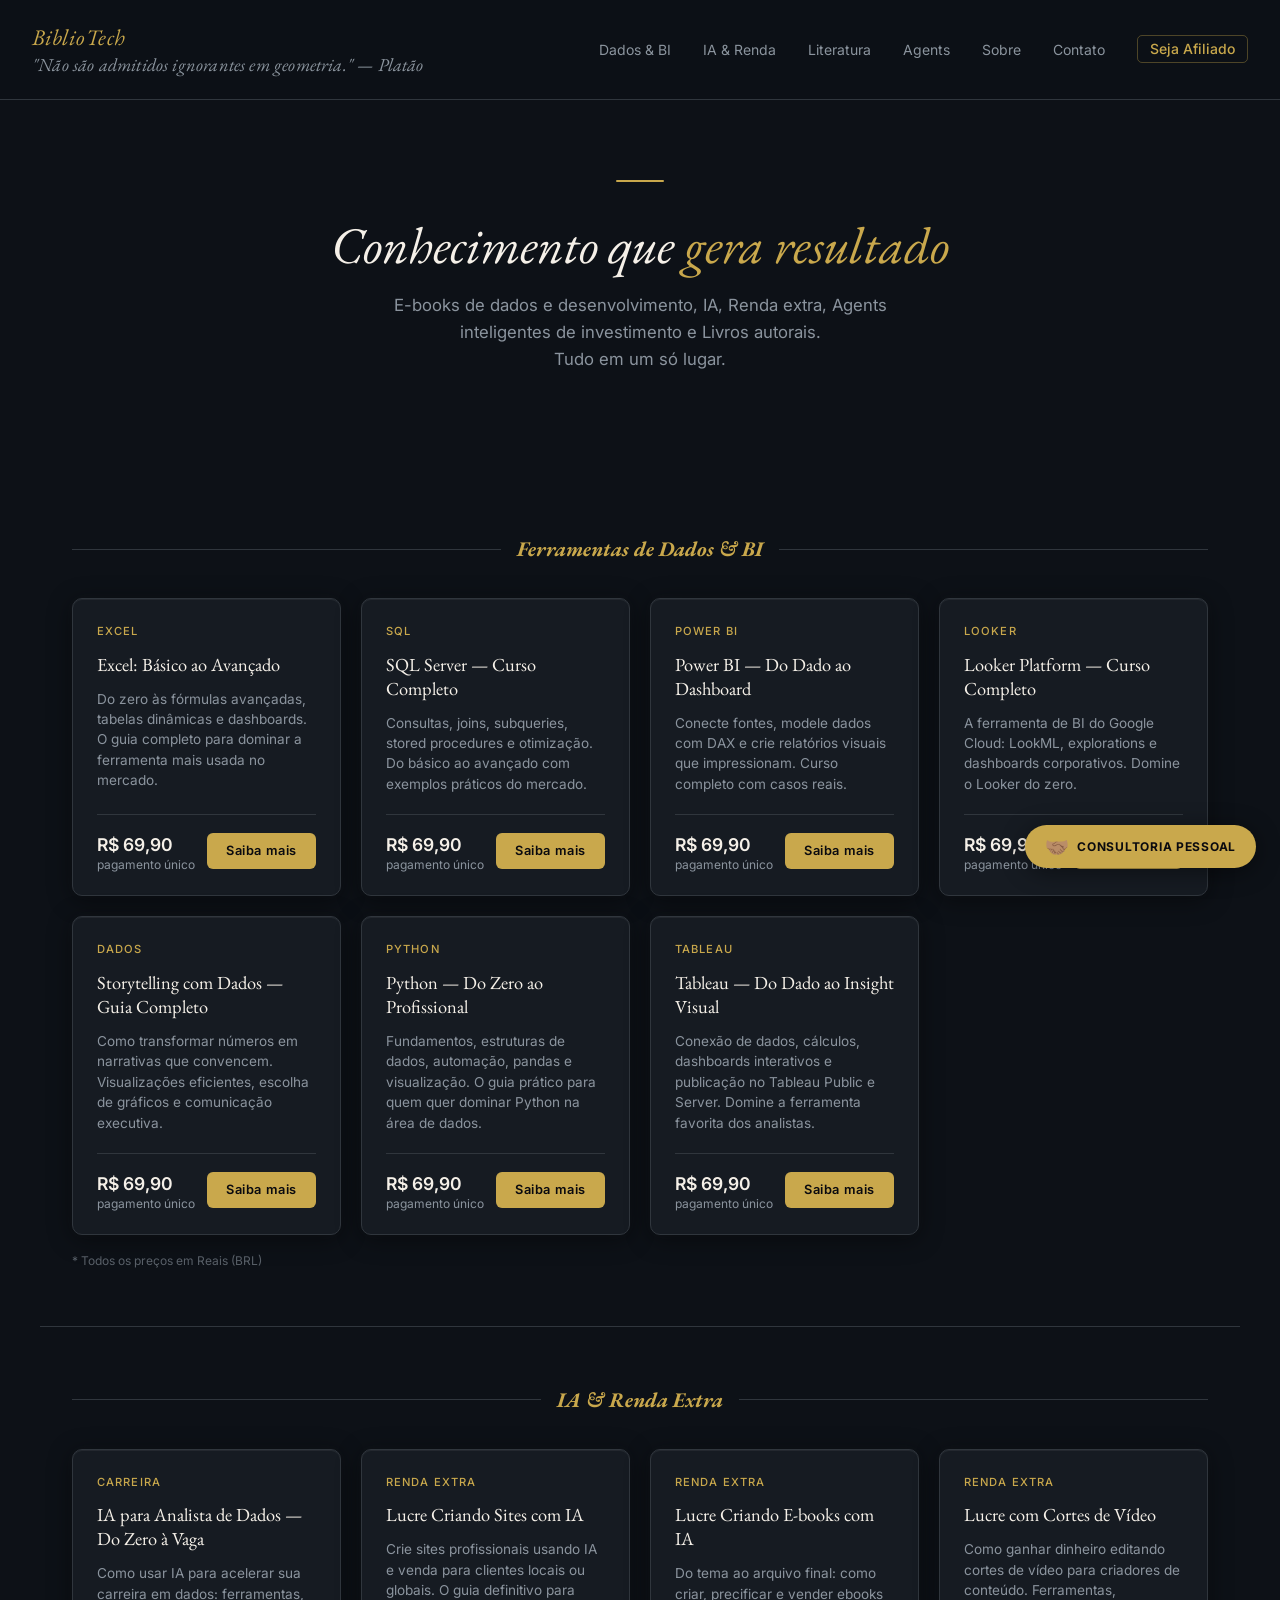
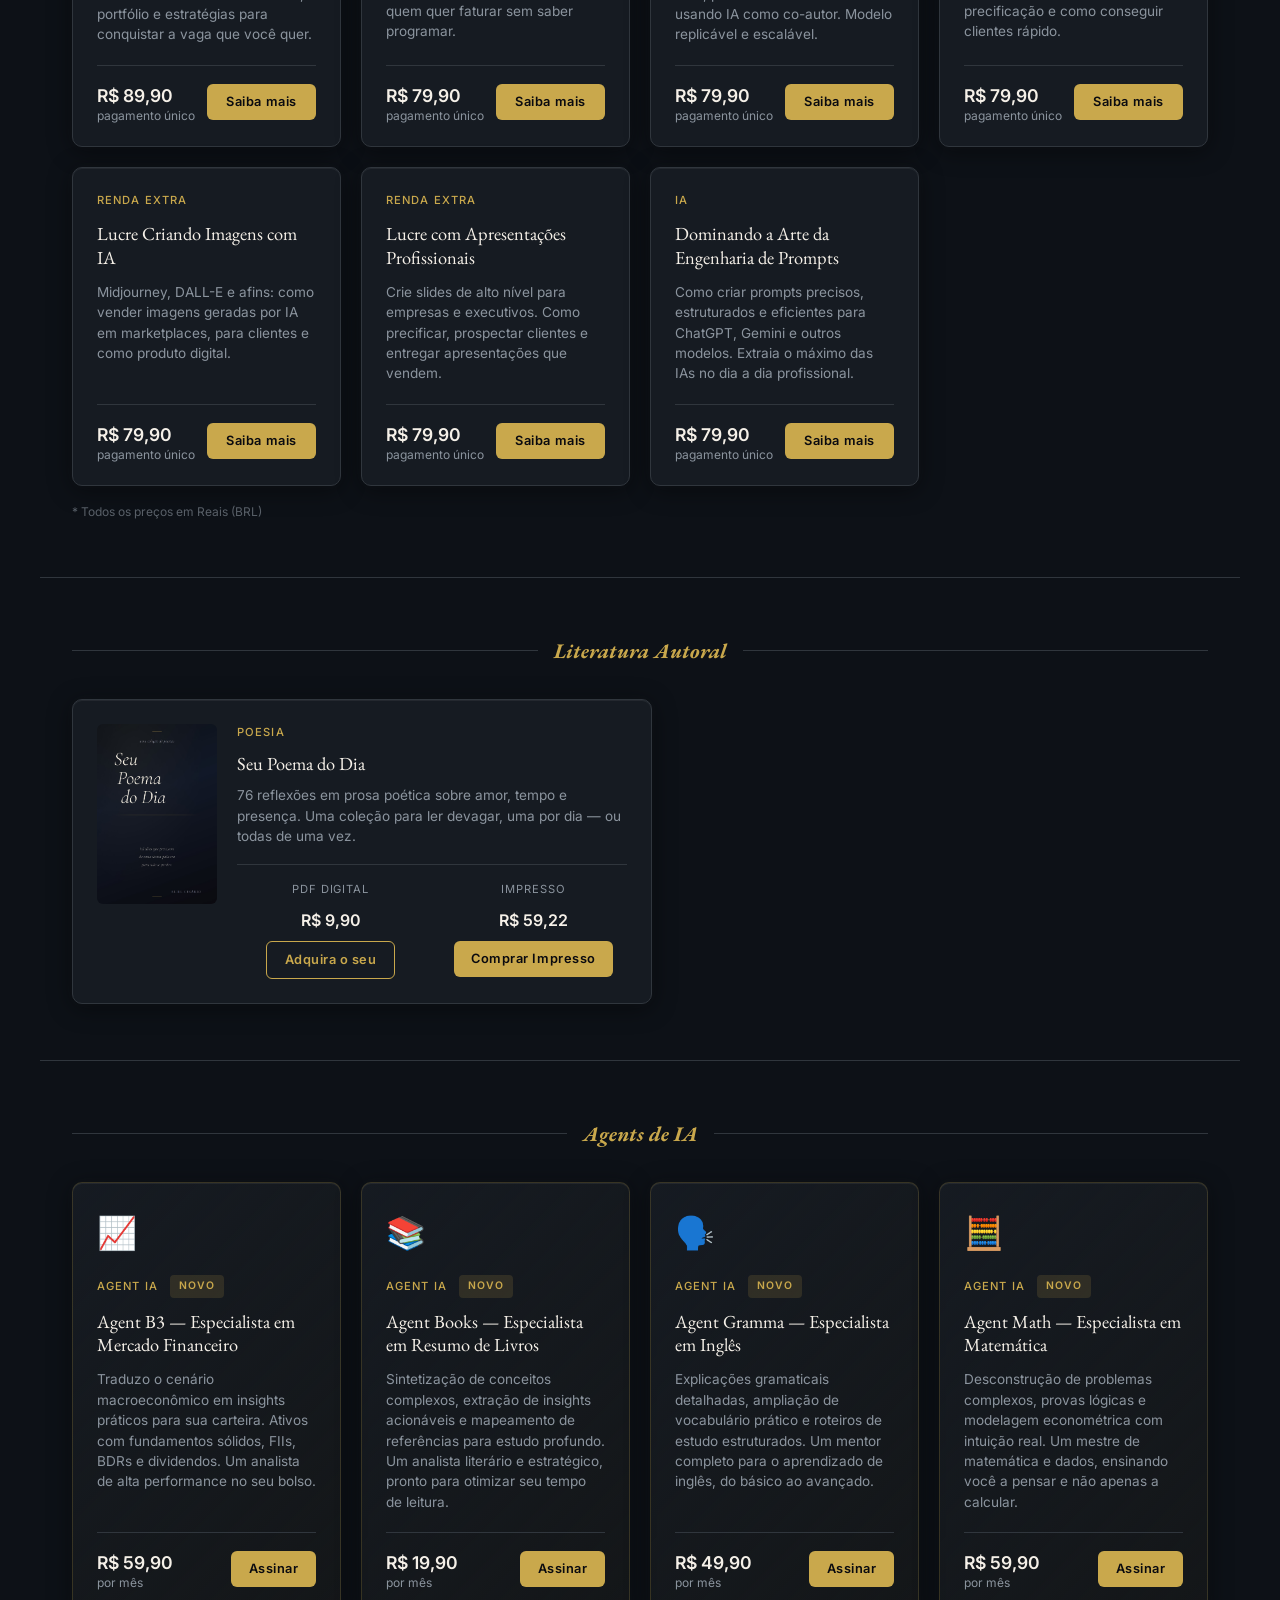
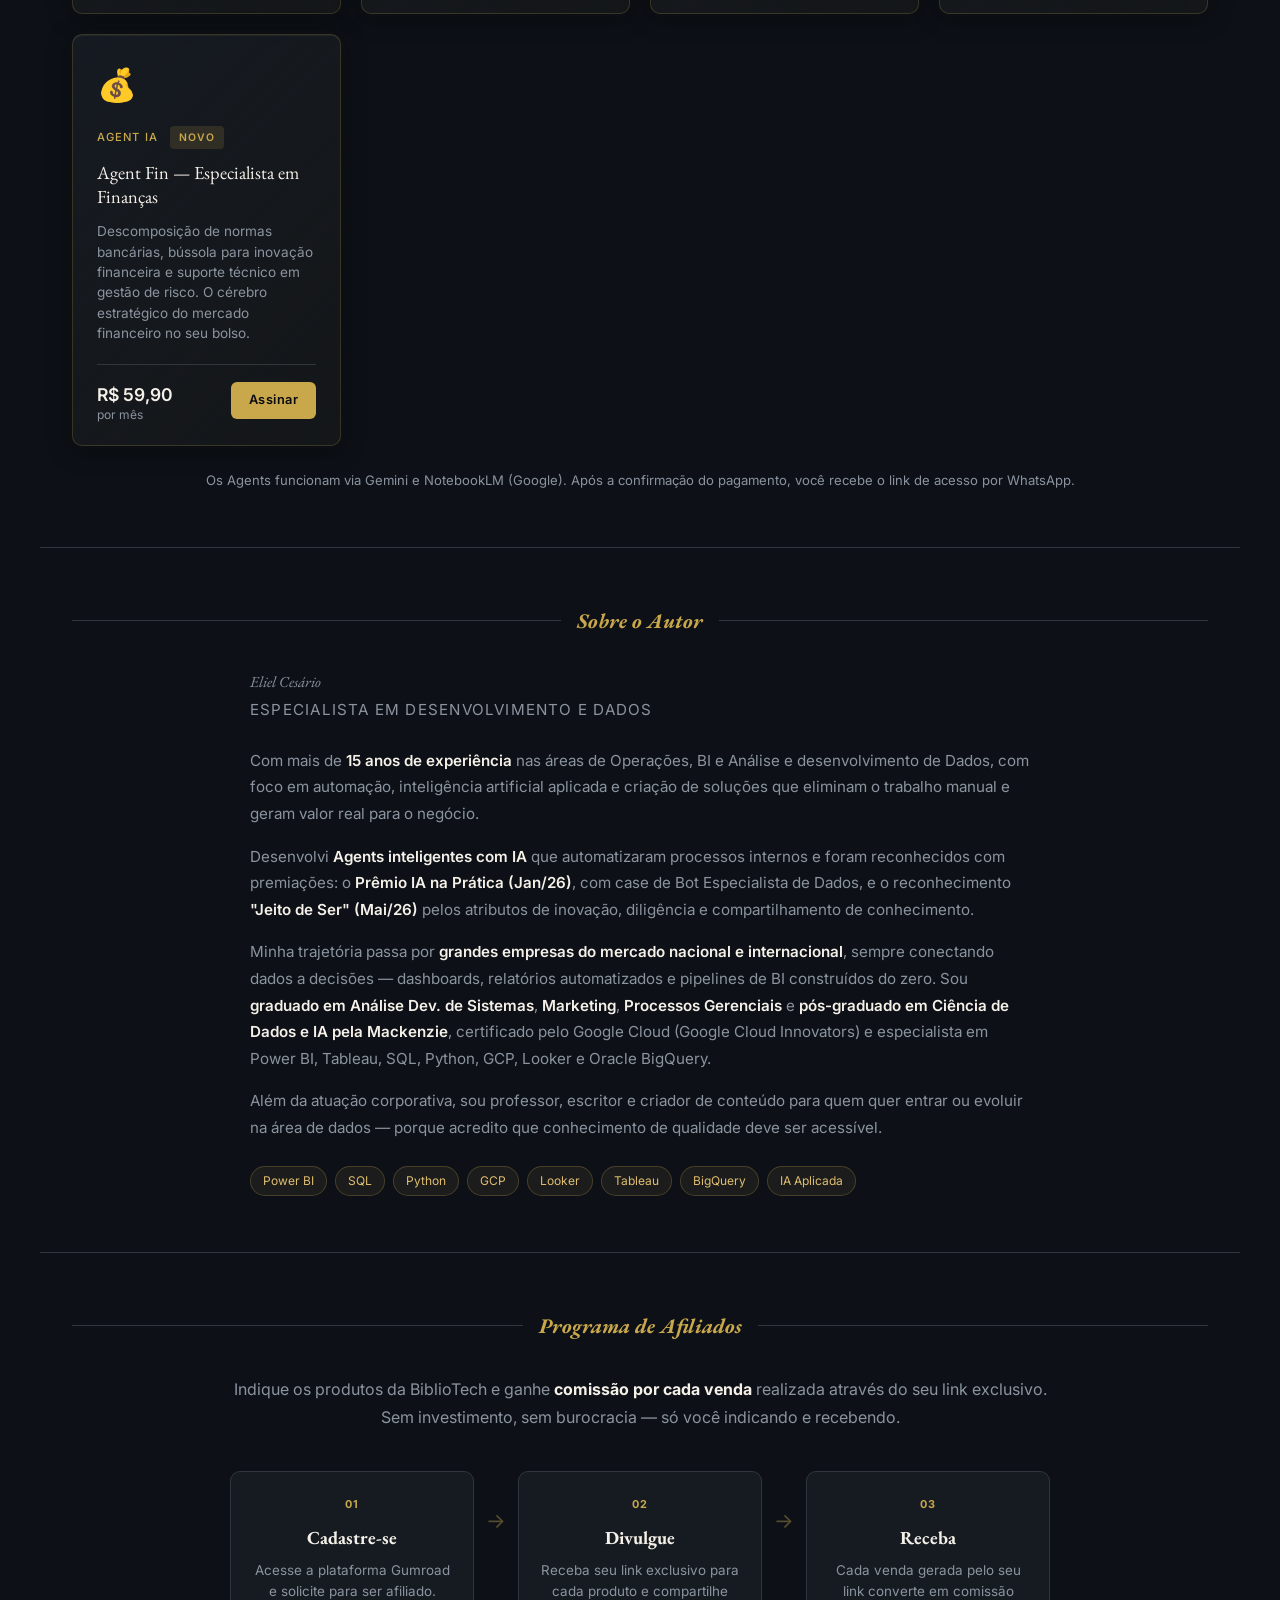
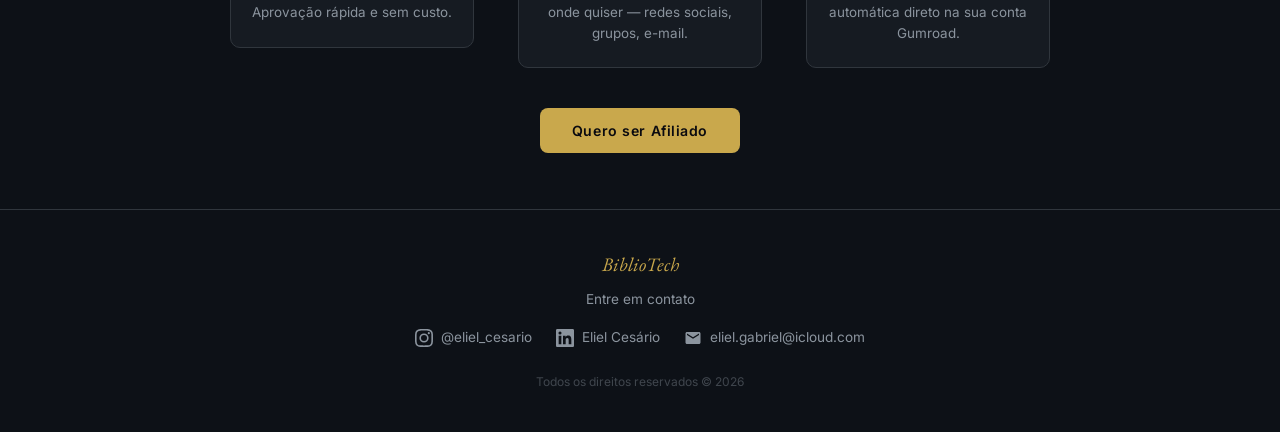
==== index.html @ d15e898d "Add files via upload" ====
<!DOCTYPE html>
<html lang="pt-BR">
<head>
  <meta charset="UTF-8">
  <meta name="viewport" content="width=device-width, initial-scale=1.0">
  <title>BiblioTech — Eliel Cesário</title>
  <meta name="description" content="Ebooks de dados, IA e renda extra. Acesso a bots inteligentes de investimento. Conteúdo direto ao ponto, feito para quem quer resultados.">

  <!-- Favicon -->
  <link rel="icon" type="image/png" href="assets/plato.png">
  <link rel="apple-touch-icon" href="assets/plato.png">

  <!-- Open Graph (WhatsApp, LinkedIn, etc.) -->
  <meta property="og:type" content="website">
  <meta property="og:title" content="BiblioTech — Eliel Cesário">
  <meta property="og:description" content="Ebooks de dados, IA e renda extra. Acesso a bots inteligentes de investimento. Conteúdo direto ao ponto, feito para quem quer resultados.">
  <meta property="og:image" content="https://elielcesario.github.io/biblioteca-digital/assets/plato.png">
  <meta property="og:url" content="https://elielcesario.github.io/biblioteca-digital/">
  <meta property="og:locale" content="pt_BR">

  <!-- Twitter Card -->
  <meta name="twitter:card" content="summary_large_image">
  <meta name="twitter:title" content="BiblioTech — Eliel Cesário">
  <meta name="twitter:description" content="Ebooks de dados, IA e renda extra. Acesso a bots inteligentes de investimento.">
  <meta name="twitter:image" content="https://elielcesario.github.io/biblioteca-digital/assets/plato.png">

  <link rel="preconnect" href="https://fonts.googleapis.com">
  <link rel="preconnect" href="https://fonts.gstatic.com" crossorigin>
  <link href="https://fonts.googleapis.com/css2?family=EB+Garamond:ital,wght@0,400;0,500;1,400;1,500&family=Inter:wght@400;500;600&display=swap" rel="stylesheet">
  <link rel="stylesheet" href="style.css?v=25">
</head>
<body>

<!-- ── HEADER ── -->
<header>
  <div class="logo-bloco">
    <span class="logo">BiblioTech</span>
    <span class="logo-slogan">"Não são admitidos ignorantes em geometria." — Platão</span>
  </div>
  <nav>
    <a href="#dados">Dados & BI</a>
    <a href="#ia">IA & Renda</a>
    <a href="#literatura">Literatura</a>
    <a href="#bots">Agents</a>
    <a href="#sobre">Sobre</a>
    <a href="#contato">Contato</a>
    <a href="#afiliados" class="nav-afiliado">Seja Afiliado</a>
  </nav>
</header>

<!-- ── HERO ── -->
<section class="hero">
  <span class="hero-linha"></span>
  <h1>Conhecimento que <span>gera resultado</span></h1>
  <p>E-books de dados e desenvolvimento, IA, Renda extra, Agents inteligentes de investimento e Livros autorais.<br>Tudo em um só lugar.</p>

</section>

<!-- ── SEÇÃO: DADOS & BI ── -->
<section class="secao" id="dados">
  <div class="secao-header">
    <div class="secao-linha"></div>
    <h2 class="secao-titulo">Ferramentas de Dados & BI</h2>
    <div class="secao-linha"></div>
  </div>

  <div class="grid">

    <!-- Excel -->
    <article class="card">
      <span class="card-tag">Excel</span>
      <h3>Excel: Básico ao Avançado</h3>
      <p>Do zero às fórmulas avançadas, tabelas dinâmicas e dashboards. O guia completo para dominar a ferramenta mais usada no mercado.</p>
      <div class="card-footer">
        <div class="preco">
          R$ 69,90<small>pagamento único</small>
        </div>
        <a class="btn" href="#" data-whatsapp target="_blank" rel="noopener">Saiba mais</a>
      </div>
    </article>

    <!-- SQL -->
    <article class="card">
      <span class="card-tag">SQL</span>
      <h3>SQL Server — Curso Completo</h3>
      <p>Consultas, joins, subqueries, stored procedures e otimização. Do básico ao avançado com exemplos práticos do mercado.</p>
      <div class="card-footer">
        <div class="preco">
          R$ 69,90<small>pagamento único</small>
        </div>
        <a class="btn" href="#" data-whatsapp target="_blank" rel="noopener">Saiba mais</a>
      </div>
    </article>

    <!-- Power BI -->
    <article class="card">
      <span class="card-tag">Power BI</span>
      <h3>Power BI — Do Dado ao Dashboard</h3>
      <p>Conecte fontes, modele dados com DAX e crie relatórios visuais que impressionam. Curso completo com casos reais.</p>
      <div class="card-footer">
        <div class="preco">
          R$ 69,90<small>pagamento único</small>
        </div>
        <a class="btn" href="#" data-whatsapp target="_blank" rel="noopener">Saiba mais</a>
      </div>
    </article>

    <!-- Looker -->
    <article class="card">
      <span class="card-tag">Looker</span>
      <h3>Looker Platform — Curso Completo</h3>
      <p>A ferramenta de BI do Google Cloud: LookML, explorations e dashboards corporativos. Domine o Looker do zero.</p>
      <div class="card-footer">
        <div class="preco">
          R$ 69,90<small>pagamento único</small>
        </div>
        <a class="btn" href="#" data-whatsapp target="_blank" rel="noopener">Saiba mais</a>
      </div>
    </article>

    <!-- Storytelling -->
    <article class="card">
      <span class="card-tag">Dados</span>
      <h3>Storytelling com Dados — Guia Completo</h3>
      <p>Como transformar números em narrativas que convencem. Visualizações eficientes, escolha de gráficos e comunicação executiva.</p>
      <div class="card-footer">
        <div class="preco">
          R$ 69,90<small>pagamento único</small>
        </div>
        <a class="btn" href="#" data-whatsapp target="_blank" rel="noopener">Saiba mais</a>
      </div>
    </article>

    <!-- Python -->
    <article class="card">
      <span class="card-tag">Python</span>
      <h3>Python — Do Zero ao Profissional</h3>
      <p>Fundamentos, estruturas de dados, automação, pandas e visualização. O guia prático para quem quer dominar Python na área de dados.</p>
      <div class="card-footer">
        <div class="preco">
          R$ 69,90<small>pagamento único</small>
        </div>
        <a class="btn" href="#" data-whatsapp target="_blank" rel="noopener">Saiba mais</a>
      </div>
    </article>

    <!-- Tableau -->
    <article class="card">
      <span class="card-tag">Tableau</span>
      <h3>Tableau — Do Dado ao Insight Visual</h3>
      <p>Conexão de dados, cálculos, dashboards interativos e publicação no Tableau Public e Server. Domine a ferramenta favorita dos analistas.</p>
      <div class="card-footer">
        <div class="preco">
          R$ 69,90<small>pagamento único</small>
        </div>
        <a class="btn" href="#" data-whatsapp target="_blank" rel="noopener">Saiba mais</a>
      </div>
    </article>

  </div>
  <p class="nota-brl">* Todos os preços em Reais (BRL)</p>
</section>

<div class="divider"></div>

<!-- ── SEÇÃO: IA & RENDA ── -->
<section class="secao" id="ia">
  <div class="secao-header">
    <div class="secao-linha"></div>
    <h2 class="secao-titulo">IA & Renda Extra</h2>
    <div class="secao-linha"></div>
  </div>

  <div class="grid">

    <!-- IA para Analista -->
    <article class="card">
      <span class="card-tag">Carreira</span>
      <h3>IA para Analista de Dados — Do Zero à Vaga</h3>
      <p>Como usar IA para acelerar sua carreira em dados: ferramentas, portfólio e estratégias para conquistar a vaga que você quer.</p>
      <div class="card-footer">
        <div class="preco">
          R$ 89,90<small>pagamento único</small>
        </div>
        <a class="btn" href="#" data-whatsapp target="_blank" rel="noopener">Saiba mais</a>
      </div>
    </article>

    <!-- Lucre com Sites -->
    <article class="card">
      <span class="card-tag">Renda Extra</span>
      <h3>Lucre Criando Sites com IA</h3>
      <p>Crie sites profissionais usando IA e venda para clientes locais ou globais. O guia definitivo para quem quer faturar sem saber programar.</p>
      <div class="card-footer">
        <div class="preco">
          R$ 79,90<small>pagamento único</small>
        </div>
        <a class="btn" href="#" data-whatsapp target="_blank" rel="noopener">Saiba mais</a>
      </div>
    </article>

    <!-- Lucre com Ebooks -->
    <article class="card">
      <span class="card-tag">Renda Extra</span>
      <h3>Lucre Criando E-books com IA</h3>
      <p>Do tema ao arquivo final: como criar, precificar e vender ebooks usando IA como co-autor. Modelo replicável e escalável.</p>
      <div class="card-footer">
        <div class="preco">
          R$ 79,90<small>pagamento único</small>
        </div>
        <a class="btn" href="#" data-whatsapp target="_blank" rel="noopener">Saiba mais</a>
      </div>
    </article>

    <!-- Lucre com Vídeos -->
    <article class="card">
      <span class="card-tag">Renda Extra</span>
      <h3>Lucre com Cortes de Vídeo</h3>
      <p>Como ganhar dinheiro editando cortes de vídeo para criadores de conteúdo. Ferramentas, precificação e como conseguir clientes rápido.</p>
      <div class="card-footer">
        <div class="preco">
          R$ 79,90<small>pagamento único</small>
        </div>
        <a class="btn" href="#" data-whatsapp target="_blank" rel="noopener">Saiba mais</a>
      </div>
    </article>

    <!-- Lucre com Imagens -->
    <article class="card">
      <span class="card-tag">Renda Extra</span>
      <h3>Lucre Criando Imagens com IA</h3>
      <p>Midjourney, DALL-E e afins: como vender imagens geradas por IA em marketplaces, para clientes e como produto digital.</p>
      <div class="card-footer">
        <div class="preco">
          R$ 79,90<small>pagamento único</small>
        </div>
        <a class="btn" href="#" data-whatsapp target="_blank" rel="noopener">Saiba mais</a>
      </div>
    </article>

    <!-- Lucre com Apresentações -->
    <article class="card">
      <span class="card-tag">Renda Extra</span>
      <h3>Lucre com Apresentações Profissionais</h3>
      <p>Crie slides de alto nível para empresas e executivos. Como precificar, prospectar clientes e entregar apresentações que vendem.</p>
      <div class="card-footer">
        <div class="preco">
          R$ 79,90<small>pagamento único</small>
        </div>
        <a class="btn" href="#" data-whatsapp target="_blank" rel="noopener">Saiba mais</a>
      </div>
    </article>

    <!-- Dominando Prompts -->
    <article class="card">
      <span class="card-tag">IA</span>
      <h3>Dominando a Arte da Engenharia de Prompts</h3>
      <p>Como criar prompts precisos, estruturados e eficientes para ChatGPT, Gemini e outros modelos. Extraia o máximo das IAs no dia a dia profissional.</p>
      <div class="card-footer">
        <div class="preco">
          R$ 79,90<small>pagamento único</small>
        </div>
        <a class="btn" href="#" data-whatsapp target="_blank" rel="noopener">Saiba mais</a>
      </div>
    </article>

  </div>
  <p class="nota-brl">* Todos os preços em Reais (BRL)</p>
</section>

<div class="divider"></div>

<!-- ── SEÇÃO: LITERATURA ── -->
<section class="secao" id="literatura">
  <div class="secao-header">
    <div class="secao-linha"></div>
    <h2 class="secao-titulo">Literatura Autoral</h2>
    <div class="secao-linha"></div>
  </div>

  <div class="grid">
    <article class="card card-poema">
      <img class="card-capa" src="assets/capa_poema_do_dia.jpg" alt="Capa do livro Seu Poema do Dia">
      <div class="card-corpo">
        <span class="card-tag">Poesia</span>
        <h3>Seu Poema do Dia</h3>
        <p>76 reflexões em prosa poética sobre amor, tempo e presença. Uma coleção para ler devagar, uma por dia — ou todas de uma vez.</p>
        <div class="card-opcoes">
          <div class="opcao-item">
            <div class="opcao-label">PDF Digital</div>
            <div class="preco opcao-preco">R$ 9,90</div>
            <a class="btn btn-outline" href="#" data-whatsapp="Seu Poema do Dia - PDF" target="_blank" rel="noopener">Adquira o seu</a>
          </div>
          <div class="opcao-item">
            <div class="opcao-label">Impresso</div>
            <div class="preco opcao-preco">R$ 59,22</div>
            <a class="btn" href="https://clubedeautores.com.br/livro/seu-poema-do-dia" target="_blank" rel="noopener">Comprar Impresso</a>
          </div>
        </div>
      </div>
    </article>
  </div>
</section>

<div class="divider"></div>

<!-- ── SEÇÃO: AGENTS ── -->
<section class="secao" id="bots">
  <div class="secao-header">
    <div class="secao-linha"></div>
    <h2 class="secao-titulo">Agents de IA</h2>
    <div class="secao-linha"></div>
  </div>

  <div class="grid">

    <!-- Agent B3 -->
    <article class="card card-bot">
      <div class="bot-icone">📈</div>
      <span class="card-tag">Agent IA <span class="badge-novo">Novo</span></span>
      <h3>Agent B3 — Especialista em Mercado Financeiro</h3>
      <p>Traduzo o cenário macroeconômico em insights práticos para sua carteira. Ativos com fundamentos sólidos, FIIs, BDRs e dividendos. Um analista de alta performance no seu bolso.</p>
      <div class="card-footer">
        <div class="preco">
          R$ 59,90<small>por mês</small>
        </div>
        <a class="btn" href="https://www.mercadopago.com.br/subscriptions/checkout?preapproval_plan_id=faa207a1d5c542ee86a18de6c49357cd" target="_blank" rel="noopener">Assinar</a>
      </div>
    </article>

    <!-- Agent Books -->
    <article class="card card-bot">
      <div class="bot-icone">📚</div>
      <span class="card-tag">Agent IA <span class="badge-novo">Novo</span></span>
      <h3>Agent Books — Especialista em Resumo de Livros</h3>
      <p>Sintetização de conceitos complexos, extração de insights acionáveis e mapeamento de referências para estudo profundo. Um analista literário e estratégico, pronto para otimizar seu tempo de leitura.</p>
      <div class="card-footer">
        <div class="preco">
          R$ 19,90<small>por mês</small>
        </div>
        <a class="btn" href="https://www.mercadopago.com.br/subscriptions/checkout?preapproval_plan_id=e147ac4961c34712a3c7401cd1836ab8" target="_blank" rel="noopener">Assinar</a>
      </div>
    </article>

    <!-- Agent Gramma -->
    <article class="card card-bot">
      <div class="bot-icone">🗣️</div>
      <span class="card-tag">Agent IA <span class="badge-novo">Novo</span></span>
      <h3>Agent Gramma — Especialista em Inglês</h3>
      <p>Explicações gramaticais detalhadas, ampliação de vocabulário prático e roteiros de estudo estruturados. Um mentor completo para o aprendizado de inglês, do básico ao avançado.</p>
      <div class="card-footer">
        <div class="preco">
          R$ 49,90<small>por mês</small>
        </div>
        <a class="btn" href="https://mpago.la/2LsVTCc" target="_blank" rel="noopener">Assinar</a>
      </div>
    </article>

    <!-- Agent Math -->
    <article class="card card-bot">
      <div class="bot-icone">🧮</div>
      <span class="card-tag">Agent IA <span class="badge-novo">Novo</span></span>
      <h3>Agent Math — Especialista em Matemática</h3>
      <p>Desconstrução de problemas complexos, provas lógicas e modelagem econométrica com intuição real. Um mestre de matemática e dados, ensinando você a pensar e não apenas a calcular.</p>
      <div class="card-footer">
        <div class="preco">
          R$ 59,90<small>por mês</small>
        </div>
        <a class="btn" href="https://mpago.la/1Qqqz7k" target="_blank" rel="noopener">Assinar</a>
      </div>
    </article>

    <!-- Agent Fin -->
    <article class="card card-bot">
      <div class="bot-icone">💰</div>
      <span class="card-tag">Agent IA <span class="badge-novo">Novo</span></span>
      <h3>Agent Fin — Especialista em Finanças</h3>
      <p>Descomposição de normas bancárias, bússola para inovação financeira e suporte técnico em gestão de risco. O cérebro estratégico do mercado financeiro no seu bolso.</p>
      <div class="card-footer">
        <div class="preco">
          R$ 59,90<small>por mês</small>
        </div>
        <a class="btn" href="https://mpago.la/1RuhTSs" target="_blank" rel="noopener">Assinar</a>
      </div>
    </article>

  </div>

  <p style="margin-top: 1.5rem; font-size: 0.82rem; color: var(--cinza); text-align: center;">
    Os Agents funcionam via Gemini e NotebookLM (Google). Após a confirmação do pagamento, você recebe o link de acesso por WhatsApp.
  </p>
</section>

<div class="divider"></div>

<!-- ── SEÇÃO: SOBRE ── -->
<section class="secao" id="sobre">
  <div class="secao-header">
    <div class="secao-linha"></div>
    <h2 class="secao-titulo">Sobre o Autor</h2>
    <div class="secao-linha"></div>
  </div>

  <div class="sobre-bloco">
    <div class="sobre-texto">
      <p class="sobre-nome">Eliel Cesário</p>
      <p class="sobre-cargo">Especialista em Desenvolvimento e Dados</p>
      <p>Com mais de <strong>15 anos de experiência</strong> nas áreas de Operações, BI e Análise e desenvolvimento de Dados, com foco em automação, inteligência artificial aplicada e criação de soluções que eliminam o trabalho manual e geram valor real para o negócio.</p>
      <p>Desenvolvi <strong>Agents inteligentes com IA</strong> que automatizaram processos internos e foram reconhecidos com premiações: o <strong>Prêmio IA na Prática (Jan/26)</strong>, com case de Bot Especialista de Dados, e o reconhecimento <strong>"Jeito de Ser" (Mai/26)</strong> pelos atributos de inovação, diligência e compartilhamento de conhecimento.</p>
      <p>Minha trajetória passa por <strong>grandes empresas do mercado nacional e internacional</strong>, sempre conectando dados a decisões — dashboards, relatórios automatizados e pipelines de BI construídos do zero. Sou <strong>graduado em Análise Dev. de Sistemas</strong>, <strong>Marketing</strong>, <strong>Processos Gerenciais</strong> e <strong>pós-graduado em Ciência de Dados e IA pela Mackenzie</strong>, certificado pelo Google Cloud (Google Cloud Innovators) e especialista em Power BI, Tableau, SQL, Python, GCP, Looker e Oracle BigQuery.</p>
      <p>Além da atuação corporativa, sou professor, escritor e criador de conteúdo para quem quer entrar ou evoluir na área de dados — porque acredito que conhecimento de qualidade deve ser acessível.</p>

      <div class="sobre-badges">
        <span>Power BI</span>
        <span>SQL</span>
        <span>Python</span>
        <span>GCP</span>
        <span>Looker</span>
        <span>Tableau</span>
        <span>BigQuery</span>
        <span>IA Aplicada</span>
      </div>
    </div>
  </div>
</section>

<div class="divider"></div>

<!-- ── SEÇÃO: AFILIADOS ── -->
<section class="secao" id="afiliados">
  <div class="secao-header">
    <div class="secao-linha"></div>
    <h2 class="secao-titulo">Programa de Afiliados</h2>
    <div class="secao-linha"></div>
  </div>

  <div class="afiliado-bloco">
    <p class="afiliado-intro">
      Indique os produtos da BiblioTech e ganhe <strong>comissão por cada venda</strong> realizada através do seu link exclusivo. Sem investimento, sem burocracia — só você indicando e recebendo.
    </p>

    <div class="afiliado-passos">

      <div class="afiliado-passo">
        <span class="afiliado-num">01</span>
        <h3>Cadastre-se</h3>
        <p>Acesse a plataforma Gumroad e solicite para ser afiliado. Aprovação rápida e sem custo.</p>
      </div>

      <div class="afiliado-seta">→</div>

      <div class="afiliado-passo">
        <span class="afiliado-num">02</span>
        <h3>Divulgue</h3>
        <p>Receba seu link exclusivo para cada produto e compartilhe onde quiser — redes sociais, grupos, e-mail.</p>
      </div>

      <div class="afiliado-seta">→</div>

      <div class="afiliado-passo">
        <span class="afiliado-num">03</span>
        <h3>Receba</h3>
        <p>Cada venda gerada pelo seu link converte em comissão automática direto na sua conta Gumroad.</p>
      </div>

    </div>

    <div class="afiliado-cta">
      <a class="btn afiliado-btn" href="#" data-whatsapp="Programa de Afiliados" target="_blank" rel="noopener">
        Quero ser Afiliado
      </a>
    </div>
  </div>
</section>

<!-- ── FOOTER ── -->
<footer id="contato">
  <div class="footer-logo">BiblioTech</div>
  <p style="margin-bottom: 1rem; color: var(--cinza); font-size: 0.85rem;">Entre em contato</p>
  <div class="footer-contatos">
    <a href="https://www.instagram.com/elielcesario_/" target="_blank" rel="noopener" class="contato-link">
      <svg width="18" height="18" viewBox="0 0 24 24" fill="currentColor"><path d="M12 2.163c3.204 0 3.584.012 4.85.07 3.252.148 4.771 1.691 4.919 4.919.058 1.265.069 1.645.069 4.849 0 3.205-.012 3.584-.069 4.849-.149 3.225-1.664 4.771-4.919 4.919-1.266.058-1.644.07-4.85.07-3.204 0-3.584-.012-4.849-.07-3.26-.149-4.771-1.699-4.919-4.92-.058-1.265-.07-1.644-.07-4.849 0-3.204.013-3.583.07-4.849.149-3.227 1.664-4.771 4.919-4.919 1.266-.057 1.645-.069 4.849-.069zM12 0C8.741 0 8.333.014 7.053.072 2.695.272.273 2.69.073 7.052.014 8.333 0 8.741 0 12c0 3.259.014 3.668.072 4.948.2 4.358 2.618 6.78 6.98 6.98C8.333 23.986 8.741 24 12 24c3.259 0 3.668-.014 4.948-.072 4.354-.2 6.782-2.618 6.979-6.98.059-1.28.073-1.689.073-4.948 0-3.259-.014-3.667-.072-4.947-.196-4.354-2.617-6.78-6.979-6.98C15.668.014 15.259 0 12 0zm0 5.838a6.162 6.162 0 100 12.324 6.162 6.162 0 000-12.324zM12 16a4 4 0 110-8 4 4 0 010 8zm6.406-11.845a1.44 1.44 0 100 2.881 1.44 1.44 0 000-2.881z"/></svg>
      @eliel_cesario
    </a>
    <a href="https://www.linkedin.com/in/elielcesario" target="_blank" rel="noopener" class="contato-link">
      <svg width="18" height="18" viewBox="0 0 24 24" fill="currentColor"><path d="M20.447 20.452h-3.554v-5.569c0-1.328-.027-3.037-1.852-3.037-1.853 0-2.136 1.445-2.136 2.939v5.667H9.351V9h3.414v1.561h.046c.477-.9 1.637-1.85 3.37-1.85 3.601 0 4.267 2.37 4.267 5.455v6.286zM5.337 7.433a2.062 2.062 0 01-2.063-2.065 2.064 2.064 0 112.063 2.065zm1.782 13.019H3.555V9h3.564v11.452zM22.225 0H1.771C.792 0 0 .774 0 1.729v20.542C0 23.227.792 24 1.771 24h20.451C23.2 24 24 23.227 24 22.271V1.729C24 .774 23.2 0 22.222 0h.003z"/></svg>
      Eliel Cesário
    </a>
    <a href="mailto:eliel.gabriel@icloud.com" class="contato-link">
      <svg width="18" height="18" viewBox="0 0 24 24" fill="currentColor"><path d="M20 4H4c-1.1 0-2 .9-2 2v12c0 1.1.9 2 2 2h16c1.1 0 2-.9 2-2V6c0-1.1-.9-2-2-2zm0 4l-8 5-8-5V6l8 5 8-5v2z"/></svg>
      eliel.gabriel@icloud.com
    </a>
  </div>
  <p style="margin-top: 1.5rem; font-size: 0.75rem; opacity: 0.4;">
    Todos os direitos reservados &copy; 2026
  </p>
</footer>

<!-- ── BOTÃO FLUTUANTE — CONSULTORIA ── -->
<a class="btn-flutuante" href="https://mpago.la/1xjbo4T" target="_blank" rel="noopener">
  <span class="btn-flutuante-icone">🤝🏽</span>
  <span class="btn-flutuante-label">Consultoria Pessoal</span>
</a>

<!-- ── WHATSAPP: botões com data-whatsapp abrem a conversa com saudação e título do card ── -->
<script>
  // Número com DDI e DDD, só dígitos. Ex.: 5511999999999
  var WHATSAPP_NUMERO = '5511940216111';

  function saudacao() {
    var hora = new Date().getHours();
    if (hora >= 5 && hora < 12) return 'bom dia';
    if (hora >= 12 && hora < 18) return 'boa tarde';
    return 'boa noite';
  }

  function atualizarLink(botao) {
    var titulo = botao.dataset.whatsapp || botao.closest('.card').querySelector('h3').textContent.trim();
    var mensagem = 'Opa, ' + saudacao() + ', tudo bom? Gostaria de saber mais sobre ' + titulo + '. Consegue me ajudar?';
    botao.href = 'https://wa.me/' + WHATSAPP_NUMERO + '?text=' + encodeURIComponent(mensagem);
  }

  document.querySelectorAll('[data-whatsapp]').forEach(function (botao) {
    atualizarLink(botao);
    // Recalcula na hora do clique, caso a página tenha ficado aberta e o horário mudado
    botao.addEventListener('pointerdown', function () { atualizarLink(botao); });
    botao.addEventListener('click', function () { atualizarLink(botao); });
  });
</script>

</body>
</html>
---- style.css ----
*, *::before, *::after { box-sizing: border-box; margin: 0; padding: 0; }

:root {
  --preto: #0A0A0F;
  --azul-noite: #0D1117;
  --azul-card: #161B22;
  --azul-hover: #1C2333;
  --borda: #30363D;
  --branco: #F5F0E8;
  --cinza: #8B949E;
  --dourado: #C9A84C;
  --dourado-claro: #E0BE70;
  --dourado-fundo: rgba(201, 168, 76, 0.08);
}

body {
  background-color: var(--azul-noite);
  color: var(--branco);
  font-family: 'Inter', system-ui, sans-serif;
  line-height: 1.6;
  min-height: 100vh;
}

a { color: inherit; text-decoration: none; }

/* ── HEADER ── */
header {
  border-bottom: 1px solid var(--borda);
  padding: 1.25rem 2rem;
  display: flex;
  align-items: center;
  justify-content: space-between;
  position: sticky;
  top: 0;
  background-color: rgba(13, 17, 23, 0.95);
  backdrop-filter: blur(8px);
  z-index: 100;
}

.logo-bloco {
  display: flex;
  flex-direction: column;
  gap: 0;
}

.logo {
  font-family: 'EB Garamond', Georgia, serif;
  font-size: 1.4rem;
  font-style: italic;
  color: var(--dourado);
  letter-spacing: 0.02em;
}

.logo-slogan {
  font-size: 1.14rem;
  margin-top: -0.35rem;
  font-style: italic;
  color: var(--cinza);
  letter-spacing: 0.01em;
  font-family: 'EB Garamond', Georgia, serif;
}

nav a {
  color: var(--cinza);
  font-size: 0.875rem;
  margin-left: 1.75rem;
  transition: color 0.2s;
}
nav a:hover { color: var(--branco); }

/* ── HERO ── */
.hero {
  text-align: center;
  padding: 5rem 2rem 4rem;
  max-width: 700px;
  margin: 0 auto;
}

.hero-linha {
  display: block;
  width: 48px;
  height: 2px;
  background: var(--dourado);
  margin: 0 auto 2rem;
  border-radius: 2px;
}

.hero h1 {
  font-family: 'EB Garamond', Georgia, serif;
  font-size: clamp(2.2rem, 5vw, 3.2rem);
  font-weight: 400;
  font-style: italic;
  line-height: 1.2;
  color: var(--branco);
  margin-bottom: 1rem;
}

.hero h1 span { color: var(--dourado); }

.hero p {
  color: var(--cinza);
  font-size: 1.05rem;
  max-width: 520px;
  margin: 0 auto 2.5rem;
}

/* ── CITAÇÃO PLATÃO ── */
.platao {
  margin: 2rem auto;
  max-width: 480px;
  padding: 1.5rem 2rem;
  border-top: 1px solid rgba(201, 168, 76, 0.25);
  border-bottom: 1px solid rgba(201, 168, 76, 0.25);
  text-align: center;
}

.platao-ornamento {
  display: block;
  color: var(--dourado);
  font-size: 1.4rem;
  margin-bottom: 0.75rem;
  opacity: 0.7;
}

.platao p {
  font-family: 'EB Garamond', Georgia, serif;
  font-style: italic;
  font-size: 1.25rem;
  color: var(--branco);
  line-height: 1.5;
  margin-bottom: 0.6rem;
}

.platao cite {
  font-size: 0.75rem;
  letter-spacing: 0.06em;
  color: var(--dourado);
  font-style: normal;
  text-transform: uppercase;
}

.hero-badge {
  display: inline-block;
  background: var(--dourado-fundo);
  border: 1px solid rgba(201, 168, 76, 0.3);
  color: var(--dourado-claro);
  font-size: 0.78rem;
  letter-spacing: 0.08em;
  text-transform: uppercase;
  padding: 0.35rem 1rem;
  border-radius: 999px;
}

/* ── SEÇÕES ── */
.secao {
  max-width: 1200px;
  margin: 0 auto;
  padding: 3.5rem 2rem;
}

.secao-header {
  display: flex;
  align-items: center;
  gap: 1rem;
  margin-bottom: 2rem;
}

.secao-linha {
  flex: 1;
  height: 1px;
  background: var(--borda);
}

.secao-titulo {
  font-family: 'EB Garamond', Georgia, serif;
  font-size: 1.3rem;
  font-style: italic;
  color: var(--dourado);
  white-space: nowrap;
}

/* ── GRID DE CARDS ── */
.grid {
  display: grid;
  grid-template-columns: repeat(auto-fill, minmax(260px, 1fr));
  gap: 1.25rem;
}

.card {
  background: var(--azul-card);
  border: 1px solid var(--borda);
  border-radius: 10px;
  padding: 1.5rem;
  display: flex;
  flex-direction: column;
  gap: 0.75rem;
  transition: border-color 0.25s, transform 0.25s, box-shadow 0.25s;
  box-shadow:
    inset 0 1px 0 rgba(255,255,255,0.06),
    0 4px 24px rgba(0,0,0,0.45),
    0 0 12px rgba(255,255,255,0.03);
}

.card:hover {
  border-color: var(--dourado);
  transform: translateY(-6px);
  box-shadow:
    0 0 0 3px var(--dourado),
    0 20px 48px rgba(0, 0, 0, 0.55),
    0 0 28px rgba(201, 168, 76, 0.1);
}

.card-capa {
  width: 100%;
  aspect-ratio: 3/4;
  object-fit: cover;
  border-radius: 6px;
  background: var(--azul-hover);
  margin-bottom: 0.25rem;
}

.card-tag {
  font-size: 0.7rem;
  letter-spacing: 0.1em;
  text-transform: uppercase;
  color: var(--dourado);
  font-weight: 500;
}

.card h3 {
  font-family: 'EB Garamond', Georgia, serif;
  font-size: 1.15rem;
  font-weight: 400;
  line-height: 1.3;
  color: var(--branco);
}

.card p {
  font-size: 0.85rem;
  color: var(--cinza);
  line-height: 1.5;
  flex: 1;
}

.card-footer {
  display: flex;
  align-items: center;
  justify-content: space-between;
  flex-wrap: wrap;
  gap: 0.75rem;
  margin-top: 0.5rem;
  padding-top: 1rem;
  border-top: 1px solid var(--borda);
}

.card-footer .btn[data-whatsapp] {
  flex: 1 0 auto;
  text-align: center;
  white-space: nowrap;
}

.preco {
  font-size: 1.1rem;
  font-weight: 600;
  color: var(--branco);
  white-space: nowrap;
}

.preco small {
  font-size: 0.75rem;
  font-weight: 400;
  color: var(--cinza);
  display: block;
  line-height: 1;
}

.btn {
  display: inline-block;
  background: var(--dourado);
  color: var(--preto);
  font-size: 0.8rem;
  font-weight: 600;
  letter-spacing: 0.04em;
  padding: 0.5rem 1.1rem;
  border-radius: 6px;
  transition: background 0.2s, transform 0.1s;
  cursor: pointer;
}

.btn:hover {
  background: var(--dourado-claro);
  transform: scale(1.03);
}

.btn-outline {
  background: transparent;
  border: 1px solid var(--dourado);
  color: var(--dourado);
}

.btn-outline:hover {
  background: var(--dourado-fundo);
  transform: scale(1.03);
}

/* ── CARD ESPECIAL — POEMA ── */
.card-poema {
  flex-direction: row;
  align-items: flex-start;
  gap: 1.25rem;
  grid-column: 1 / -1;
  max-width: 580px;
}

.card-poema .card-capa {
  width: 120px;
  min-width: 120px;
  aspect-ratio: 2/3;
  margin-bottom: 0;
}

.card-poema .card-corpo { flex: 1; display: flex; flex-direction: column; gap: 0.6rem; }

/* ── CARD BOT ── */
.card-bot {
  background: linear-gradient(135deg, var(--azul-card) 0%, rgba(201,168,76,0.04) 100%);
  border-color: rgba(201, 168, 76, 0.2);
}

.bot-icone {
  font-size: 2rem;
  margin-bottom: 0.25rem;
}

.badge-novo {
  display: inline-block;
  background: rgba(201,168,76,0.15);
  color: var(--dourado);
  font-size: 0.65rem;
  font-weight: 600;
  letter-spacing: 0.1em;
  text-transform: uppercase;
  padding: 0.2rem 0.55rem;
  border-radius: 4px;
  margin-left: 0.5rem;
  vertical-align: middle;
}

/* ── CARD DUPLO — OPÇÕES DE COMPRA ── */
.card-opcoes {
  display: flex;
  flex-direction: row;
  gap: 1rem;
  margin-top: 0.5rem;
  padding-top: 1rem;
  border-top: 1px solid var(--borda);
}

.opcao-item {
  display: flex;
  flex-direction: column;
  align-items: center;
  text-align: center;
  gap: 0.45rem;
  flex: 1;
}

.opcao-label {
  font-size: 0.7rem;
  color: var(--cinza);
  text-transform: uppercase;
  letter-spacing: 0.08em;
  margin-bottom: 0.1rem;
}

.opcao-preco {
  font-size: 1rem;
}

/* ── NAV AFILIADO ── */
nav .nav-afiliado {
  color: var(--dourado);
  border: 1px solid rgba(201, 168, 76, 0.35);
  padding: 0.28rem 0.75rem;
  border-radius: 5px;
  font-weight: 500;
  transition: background 0.2s, color 0.2s;
}
nav .nav-afiliado:hover {
  background: var(--dourado-fundo);
  color: var(--dourado-claro);
}

/* ── AFILIADOS ── */
.afiliado-bloco {
  max-width: 820px;
  margin: 0 auto;
}

.afiliado-intro {
  text-align: center;
  color: var(--cinza);
  font-size: 1rem;
  line-height: 1.75;
  margin-bottom: 2.5rem;
}

.afiliado-intro strong { color: var(--branco); }

.afiliado-passos {
  display: flex;
  align-items: flex-start;
  gap: 0.75rem;
}

.afiliado-passo {
  flex: 1;
  background: var(--azul-card);
  border: 1px solid var(--borda);
  border-radius: 10px;
  padding: 1.5rem 1.25rem;
  text-align: center;
  transition: border-color 0.25s;
}

.afiliado-passo:hover { border-color: rgba(201, 168, 76, 0.4); }

.afiliado-num {
  display: block;
  font-size: 0.68rem;
  letter-spacing: 0.12em;
  color: var(--dourado);
  font-weight: 700;
  margin-bottom: 0.6rem;
  text-transform: uppercase;
}

.afiliado-passo h3 {
  font-family: 'EB Garamond', Georgia, serif;
  font-size: 1.15rem;
  color: var(--branco);
  margin-bottom: 0.5rem;
}

.afiliado-passo p {
  font-size: 0.84rem;
  color: var(--cinza);
  line-height: 1.55;
}

.afiliado-seta {
  color: var(--dourado);
  font-size: 1.3rem;
  padding-top: 2.1rem;
  opacity: 0.4;
  flex-shrink: 0;
}

.afiliado-cta {
  text-align: center;
  margin-top: 2.5rem;
}

.afiliado-btn {
  font-size: 0.88rem;
  padding: 0.7rem 2rem;
  border-radius: 8px;
}

/* ── BOTÃO FLUTUANTE — CONSULTORIA ── */
@keyframes pulso-dourado {
  0%   { box-shadow: 0 4px 24px rgba(0,0,0,0.45), 0 0 0 0 rgba(201,168,76,0.8); }
  70%  { box-shadow: 0 4px 24px rgba(0,0,0,0.45), 0 0 0 20px rgba(201,168,76,0); }
  100% { box-shadow: 0 4px 24px rgba(0,0,0,0.45), 0 0 0 0 rgba(201,168,76,0); }
}

.btn-flutuante {
  position: fixed;
  bottom: 2rem;
  right: 1.5rem;
  background: var(--dourado);
  color: var(--preto);
  display: flex;
  flex-direction: row;
  align-items: center;
  gap: 0.55rem;
  padding: 0.75rem 1.25rem;
  border-radius: 50px;
  box-shadow: 0 4px 24px rgba(0,0,0,0.45);
  z-index: 200;
  transition: background 0.2s, transform 0.15s, box-shadow 0.2s;
  text-decoration: none;
  animation: pulso-dourado 2s ease-out infinite;
}

.btn-flutuante:hover {
  background: var(--dourado-claro);
  transform: scale(1.06);
  animation: none;
  box-shadow: 0 6px 32px rgba(0,0,0,0.5), 0 0 20px rgba(201,168,76,0.3);
}

.btn-flutuante-icone {
  font-size: 1.2rem;
  line-height: 1;
}

.btn-flutuante-label {
  font-size: 0.75rem;
  font-weight: 700;
  letter-spacing: 0.06em;
  text-transform: uppercase;
  color: var(--preto);
  white-space: nowrap;
}

/* ── DIVIDER ── */
.divider {
  width: 100%;
  height: 1px;
  background: var(--borda);
  max-width: 1200px;
  margin: 0 auto;
}

/* ── FOOTER ── */
footer {
  border-top: 1px solid var(--borda);
  padding: 2.5rem 2rem;
  text-align: center;
  color: var(--cinza);
  font-size: 0.85rem;
}

footer .footer-logo {
  font-family: 'EB Garamond', Georgia, serif;
  font-style: italic;
  font-size: 1.2rem;
  color: var(--dourado);
  margin-bottom: 0.5rem;
}

footer a { color: var(--cinza); transition: color 0.2s; }
footer a:hover { color: var(--branco); }

/* ── NOTA BRL ── */
.nota-brl {
  margin-top: 1rem;
  font-size: 0.75rem;
  color: var(--cinza);
  opacity: 0.6;
}

/* ── SOBRE ── */
.sobre-bloco {
  max-width: 780px;
  margin: 0 auto;
}

.sobre-nome {
  font-family: 'EB Garamond', Georgia, serif;
  font-size: 1.6rem;
  font-style: italic;
  color: var(--branco);
  margin-bottom: 0.1rem !important;
}

.sobre-cargo {
  font-size: 0.8rem;
  letter-spacing: 0.08em;
  text-transform: uppercase;
  color: var(--dourado);
  margin-bottom: 1.5rem !important;
}

.sobre-texto p {
  color: var(--cinza);
  font-size: 0.95rem;
  line-height: 1.75;
  margin-bottom: 1rem;
}

.sobre-texto strong { color: var(--branco); font-weight: 600; }

.sobre-badges {
  display: flex;
  flex-wrap: wrap;
  gap: 0.5rem;
  margin-top: 1.5rem;
}

.sobre-badges span {
  background: var(--dourado-fundo);
  border: 1px solid rgba(201, 168, 76, 0.25);
  color: var(--dourado-claro);
  font-size: 0.75rem;
  padding: 0.3rem 0.75rem;
  border-radius: 999px;
}

/* ── FOOTER CONTATOS ── */
.footer-contatos {
  display: flex;
  flex-wrap: wrap;
  justify-content: center;
  gap: 0.75rem 1.5rem;
  margin-bottom: 0.5rem;
}

.contato-link {
  display: flex;
  align-items: center;
  gap: 0.5rem;
  color: var(--cinza);
  font-size: 0.85rem;
  transition: color 0.2s;
}

.contato-link:hover { color: var(--dourado); }

/* ── RESPONSIVE ── */
@media (max-width: 600px) {
  header { padding: 1rem; }
  nav { display: none; }
  .hero { padding: 3rem 1.25rem 2.5rem; }
  .secao { padding: 2.5rem 1.25rem; }
  .card-poema { flex-direction: column; }
  .card-poema .card-capa { width: 100%; aspect-ratio: 3/2; object-position: top; }
  .btn-flutuante { bottom: 1.25rem; right: 1rem; }
  .afiliado-passos { flex-direction: column; }
  .afiliado-seta { display: none; }
  body {
    background-image:
      linear-gradient(rgba(5,8,14,0.62), rgba(5,8,14,0.62)),
      url('assets/Marmore.png');
    background-size: auto, cover;
    background-repeat: no-repeat;
    background-position: center, top center;
    background-attachment: scroll, scroll;
  }
}
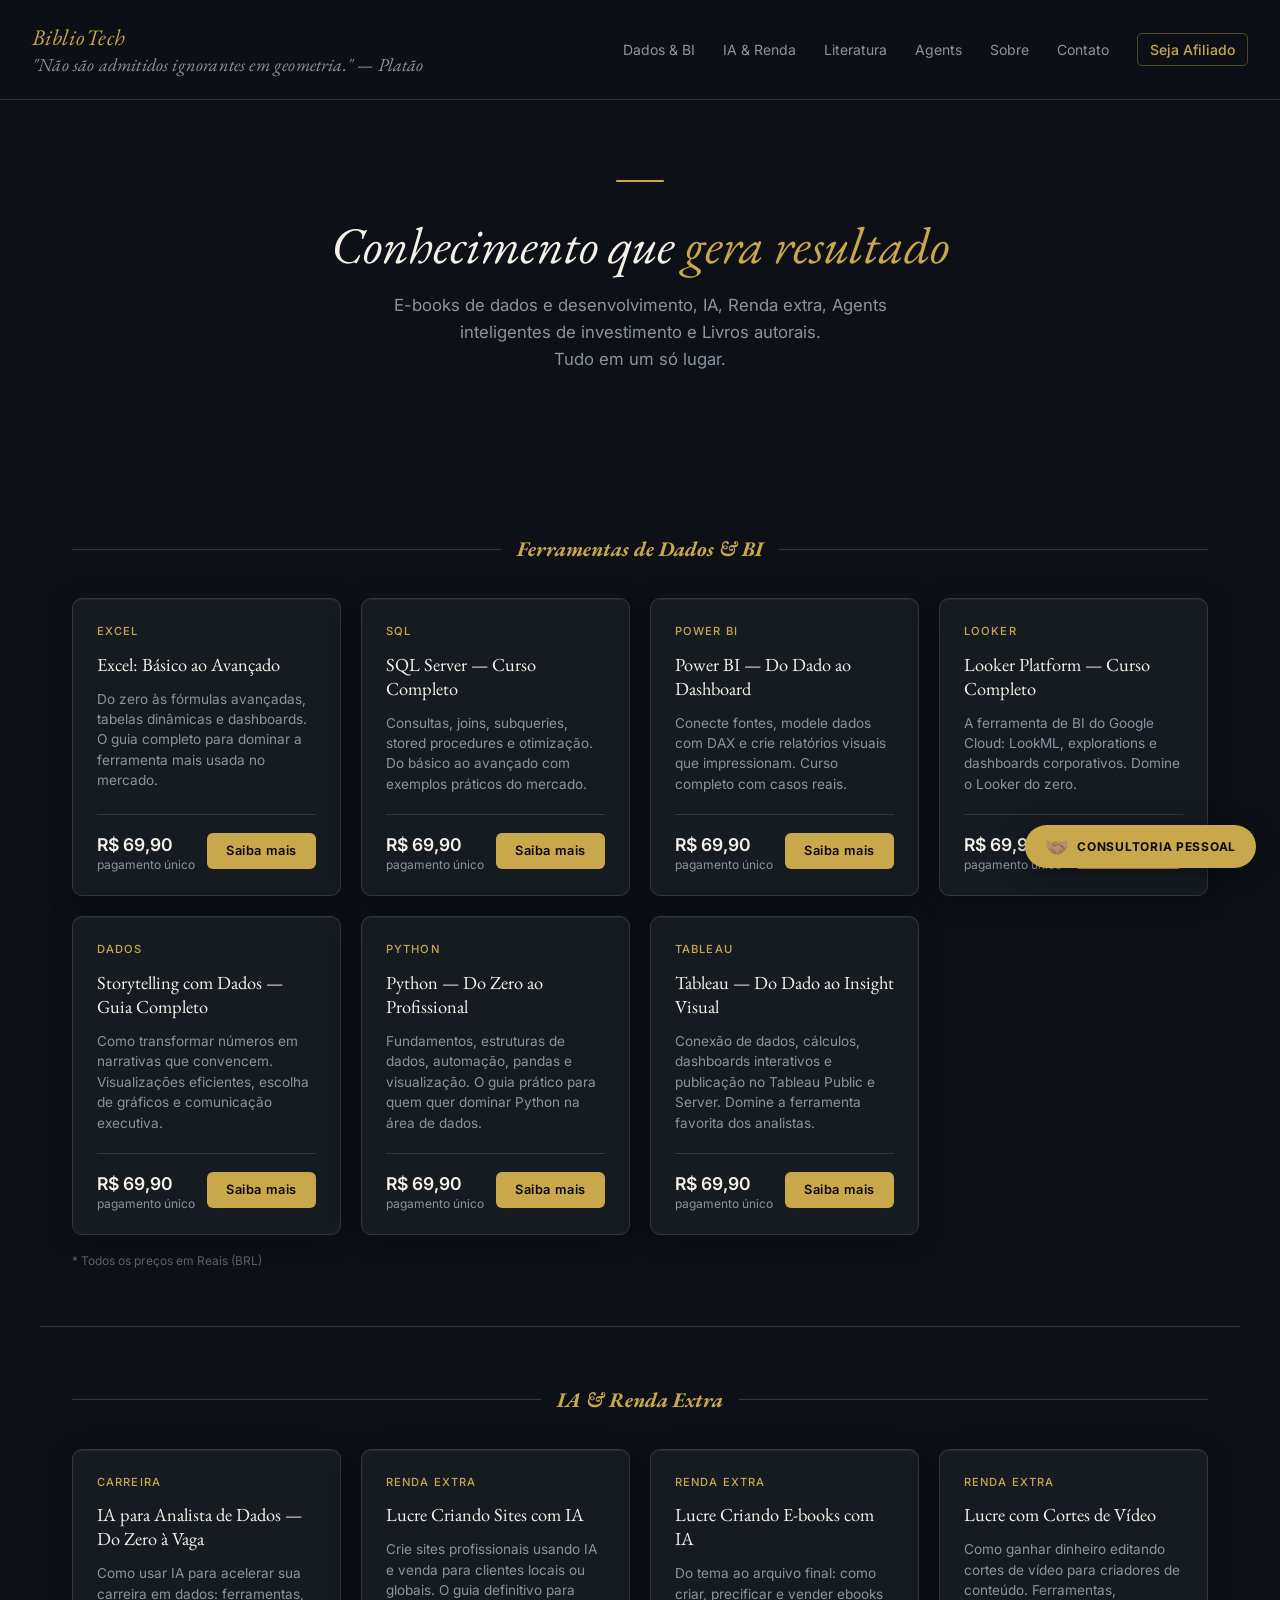
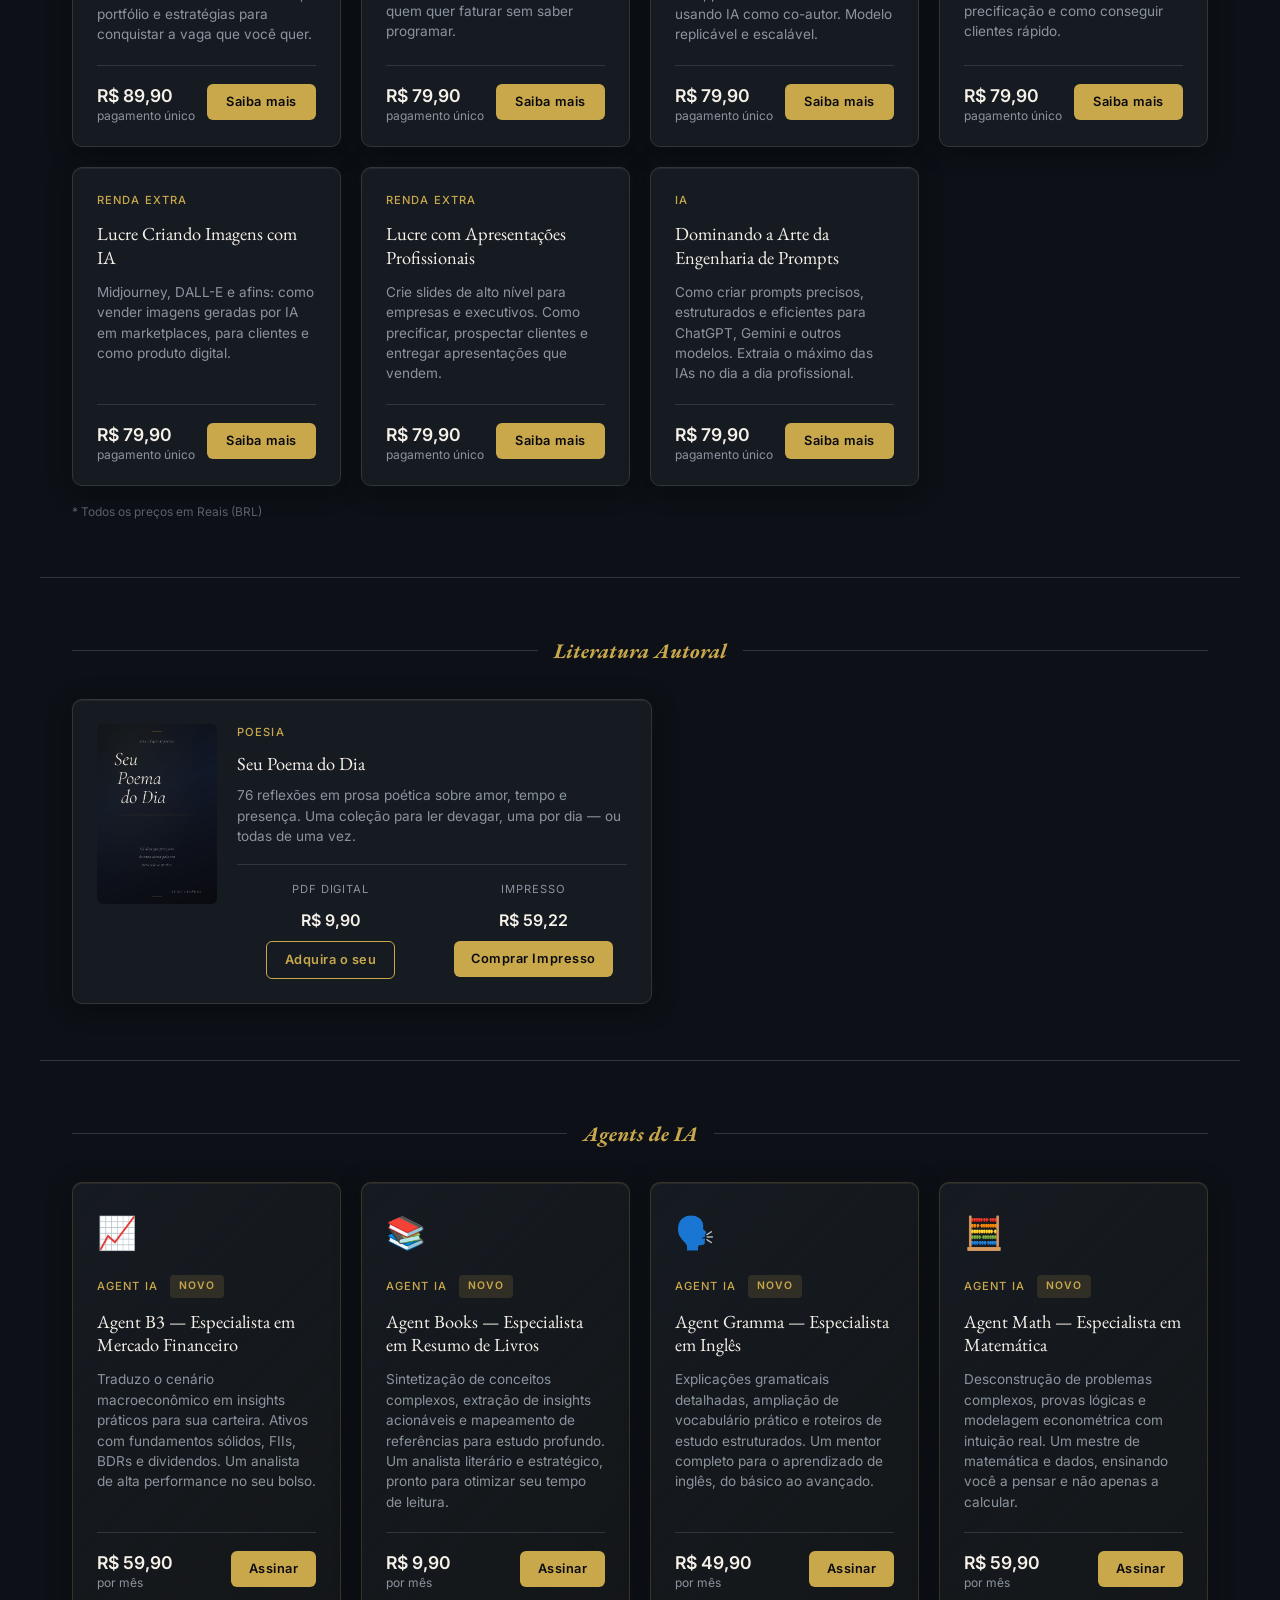
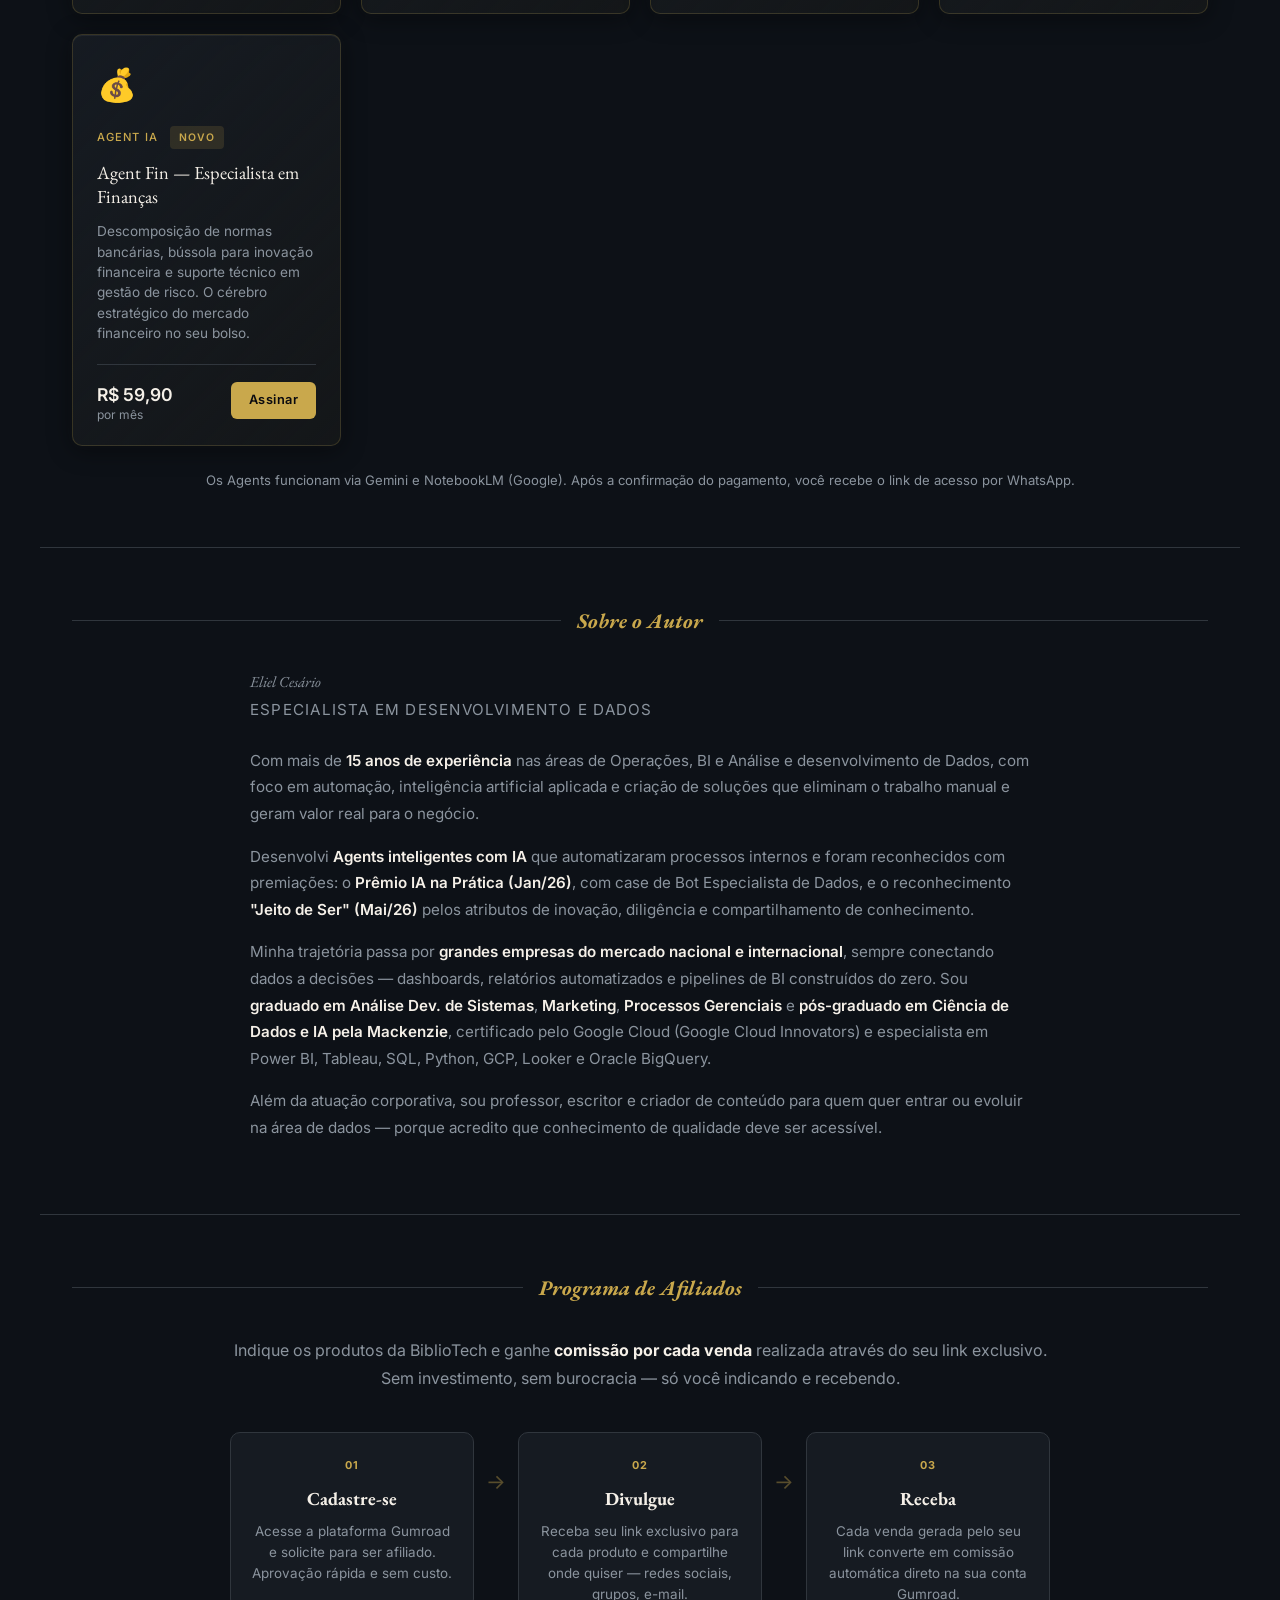
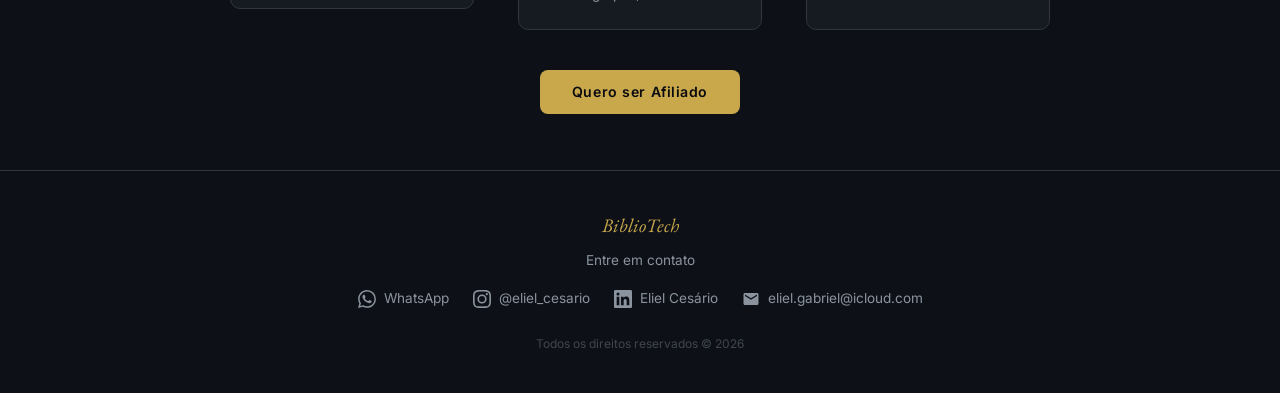
==== commit 988cb091: "Add files via upload" ====
--- a/index.html
+++ b/index.html
@@ -27,7 +27,7 @@
   <link rel="preconnect" href="https://fonts.googleapis.com">
   <link rel="preconnect" href="https://fonts.gstatic.com" crossorigin>
   <link href="https://fonts.googleapis.com/css2?family=EB+Garamond:ital,wght@0,400;0,500;1,400;1,500&family=Inter:wght@400;500;600&display=swap" rel="stylesheet">
-  <link rel="stylesheet" href="style.css?v=25">
+  <link rel="stylesheet" href="style.css?v=27">
 </head>
 <body>
 
@@ -336,7 +336,7 @@
       <p>Sintetização de conceitos complexos, extração de insights acionáveis e mapeamento de referências para estudo profundo. Um analista literário e estratégico, pronto para otimizar seu tempo de leitura.</p>
       <div class="card-footer">
         <div class="preco">
-          R$ 19,90<small>por mês</small>
+          R$ 9,90<small>por mês</small>
         </div>
         <a class="btn" href="https://www.mercadopago.com.br/subscriptions/checkout?preapproval_plan_id=e147ac4961c34712a3c7401cd1836ab8" target="_blank" rel="noopener">Assinar</a>
       </div>
@@ -409,17 +409,6 @@
       <p>Desenvolvi <strong>Agents inteligentes com IA</strong> que automatizaram processos internos e foram reconhecidos com premiações: o <strong>Prêmio IA na Prática (Jan/26)</strong>, com case de Bot Especialista de Dados, e o reconhecimento <strong>"Jeito de Ser" (Mai/26)</strong> pelos atributos de inovação, diligência e compartilhamento de conhecimento.</p>
       <p>Minha trajetória passa por <strong>grandes empresas do mercado nacional e internacional</strong>, sempre conectando dados a decisões — dashboards, relatórios automatizados e pipelines de BI construídos do zero. Sou <strong>graduado em Análise Dev. de Sistemas</strong>, <strong>Marketing</strong>, <strong>Processos Gerenciais</strong> e <strong>pós-graduado em Ciência de Dados e IA pela Mackenzie</strong>, certificado pelo Google Cloud (Google Cloud Innovators) e especialista em Power BI, Tableau, SQL, Python, GCP, Looker e Oracle BigQuery.</p>
       <p>Além da atuação corporativa, sou professor, escritor e criador de conteúdo para quem quer entrar ou evoluir na área de dados — porque acredito que conhecimento de qualidade deve ser acessível.</p>
-
-      <div class="sobre-badges">
-        <span>Power BI</span>
-        <span>SQL</span>
-        <span>Python</span>
-        <span>GCP</span>
-        <span>Looker</span>
-        <span>Tableau</span>
-        <span>BigQuery</span>
-        <span>IA Aplicada</span>
-      </div>
     </div>
   </div>
 </section>
@@ -478,6 +467,10 @@
   <div class="footer-logo">BiblioTech</div>
   <p style="margin-bottom: 1rem; color: var(--cinza); font-size: 0.85rem;">Entre em contato</p>
   <div class="footer-contatos">
+    <a href="#" data-whatsapp target="_blank" rel="noopener" class="contato-link">
+      <svg width="18" height="18" viewBox="0 0 24 24" fill="currentColor"><path d="M17.472 14.382c-.297-.149-1.758-.867-2.03-.967-.273-.099-.471-.148-.67.15-.197.297-.767.966-.94 1.164-.173.199-.347.223-.644.075-.297-.15-1.255-.463-2.39-1.475-.883-.788-1.48-1.761-1.653-2.059-.173-.297-.018-.458.13-.606.134-.133.298-.347.446-.52.149-.174.198-.298.298-.497.099-.198.05-.371-.025-.52-.075-.149-.669-1.612-.916-2.207-.242-.579-.487-.5-.669-.51-.173-.008-.371-.01-.57-.01-.198 0-.52.074-.792.372-.272.297-1.04 1.016-1.04 2.479 0 1.462 1.065 2.875 1.213 3.074.149.198 2.096 3.2 5.077 4.487.709.306 1.262.489 1.694.625.712.227 1.36.195 1.871.118.571-.085 1.758-.719 2.006-1.413.248-.694.248-1.289.173-1.413-.074-.124-.272-.198-.57-.347m-5.421 7.403h-.004a9.87 9.87 0 01-5.031-1.378l-.361-.214-3.741.982.998-3.648-.235-.374a9.86 9.86 0 01-1.51-5.26c.001-5.45 4.436-9.884 9.888-9.884 2.64 0 5.122 1.03 6.988 2.898a9.825 9.825 0 012.893 6.994c-.003 5.45-4.437 9.884-9.885 9.884m8.413-18.297A11.815 11.815 0 0012.05 0C5.495 0 .16 5.335.157 11.892c0 2.096.547 4.142 1.588 5.945L.057 24l6.305-1.654a11.882 11.882 0 005.683 1.448h.005c6.554 0 11.89-5.335 11.893-11.893a11.821 11.821 0 00-3.48-8.413z"/></svg>
+      WhatsApp
+    </a>
     <a href="https://www.instagram.com/elielcesario_/" target="_blank" rel="noopener" class="contato-link">
       <svg width="18" height="18" viewBox="0 0 24 24" fill="currentColor"><path d="M12 2.163c3.204 0 3.584.012 4.85.07 3.252.148 4.771 1.691 4.919 4.919.058 1.265.069 1.645.069 4.849 0 3.205-.012 3.584-.069 4.849-.149 3.225-1.664 4.771-4.919 4.919-1.266.058-1.644.07-4.85.07-3.204 0-3.584-.012-4.849-.07-3.26-.149-4.771-1.699-4.919-4.92-.058-1.265-.07-1.644-.07-4.849 0-3.204.013-3.583.07-4.849.149-3.227 1.664-4.771 4.919-4.919 1.266-.057 1.645-.069 4.849-.069zM12 0C8.741 0 8.333.014 7.053.072 2.695.272.273 2.69.073 7.052.014 8.333 0 8.741 0 12c0 3.259.014 3.668.072 4.948.2 4.358 2.618 6.78 6.98 6.98C8.333 23.986 8.741 24 12 24c3.259 0 3.668-.014 4.948-.072 4.354-.2 6.782-2.618 6.979-6.98.059-1.28.073-1.689.073-4.948 0-3.259-.014-3.667-.072-4.947-.196-4.354-2.617-6.78-6.979-6.98C15.668.014 15.259 0 12 0zm0 5.838a6.162 6.162 0 100 12.324 6.162 6.162 0 000-12.324zM12 16a4 4 0 110-8 4 4 0 010 8zm6.406-11.845a1.44 1.44 0 100 2.881 1.44 1.44 0 000-2.881z"/></svg>
       @eliel_cesario
@@ -515,8 +508,10 @@
   }
 
   function atualizarLink(botao) {
-    var titulo = botao.dataset.whatsapp || botao.closest('.card').querySelector('h3').textContent.trim();
-    var mensagem = 'Opa, ' + saudacao() + ', tudo bom? Gostaria de saber mais sobre ' + titulo + '. Consegue me ajudar?';
+    var card = botao.closest('.card');
+    var titulo = botao.dataset.whatsapp || (card && card.querySelector('h3').textContent.trim());
+    var mensagem = 'Opa, ' + saudacao() + ', tudo bom?';
+    if (titulo) mensagem += ' Gostaria de saber mais sobre ' + titulo + '. Consegue me ajudar?';
     botao.href = 'https://wa.me/' + WHATSAPP_NUMERO + '?text=' + encodeURIComponent(mensagem);
   }
 
--- a/style.css
+++ b/style.css
@@ -30,6 +30,8 @@
   display: flex;
   align-items: center;
   justify-content: space-between;
+  flex-wrap: wrap;
+  gap: 0.75rem 2rem;
   position: sticky;
   top: 0;
   background-color: rgba(13, 17, 23, 0.95);
@@ -60,10 +62,17 @@
   font-family: 'EB Garamond', Georgia, serif;
 }
 
+nav {
+  display: flex;
+  flex-wrap: wrap;
+  align-items: center;
+  gap: 0.5rem 1.75rem;
+}
+
 nav a {
   color: var(--cinza);
   font-size: 0.875rem;
-  margin-left: 1.75rem;
+  white-space: nowrap;
   transition: color 0.2s;
 }
 nav a:hover { color: var(--branco); }
@@ -542,6 +551,11 @@
 
 footer a { color: var(--cinza); transition: color 0.2s; }
 footer a:hover { color: var(--branco); }
+
+/* Espaço para o botão flutuante não cobrir os contatos em telas menores */
+@media (max-width: 1150px) {
+  footer { padding-bottom: 6.5rem; }
+}
 
 /* ── NOTA BRL ── */
 .nota-brl {
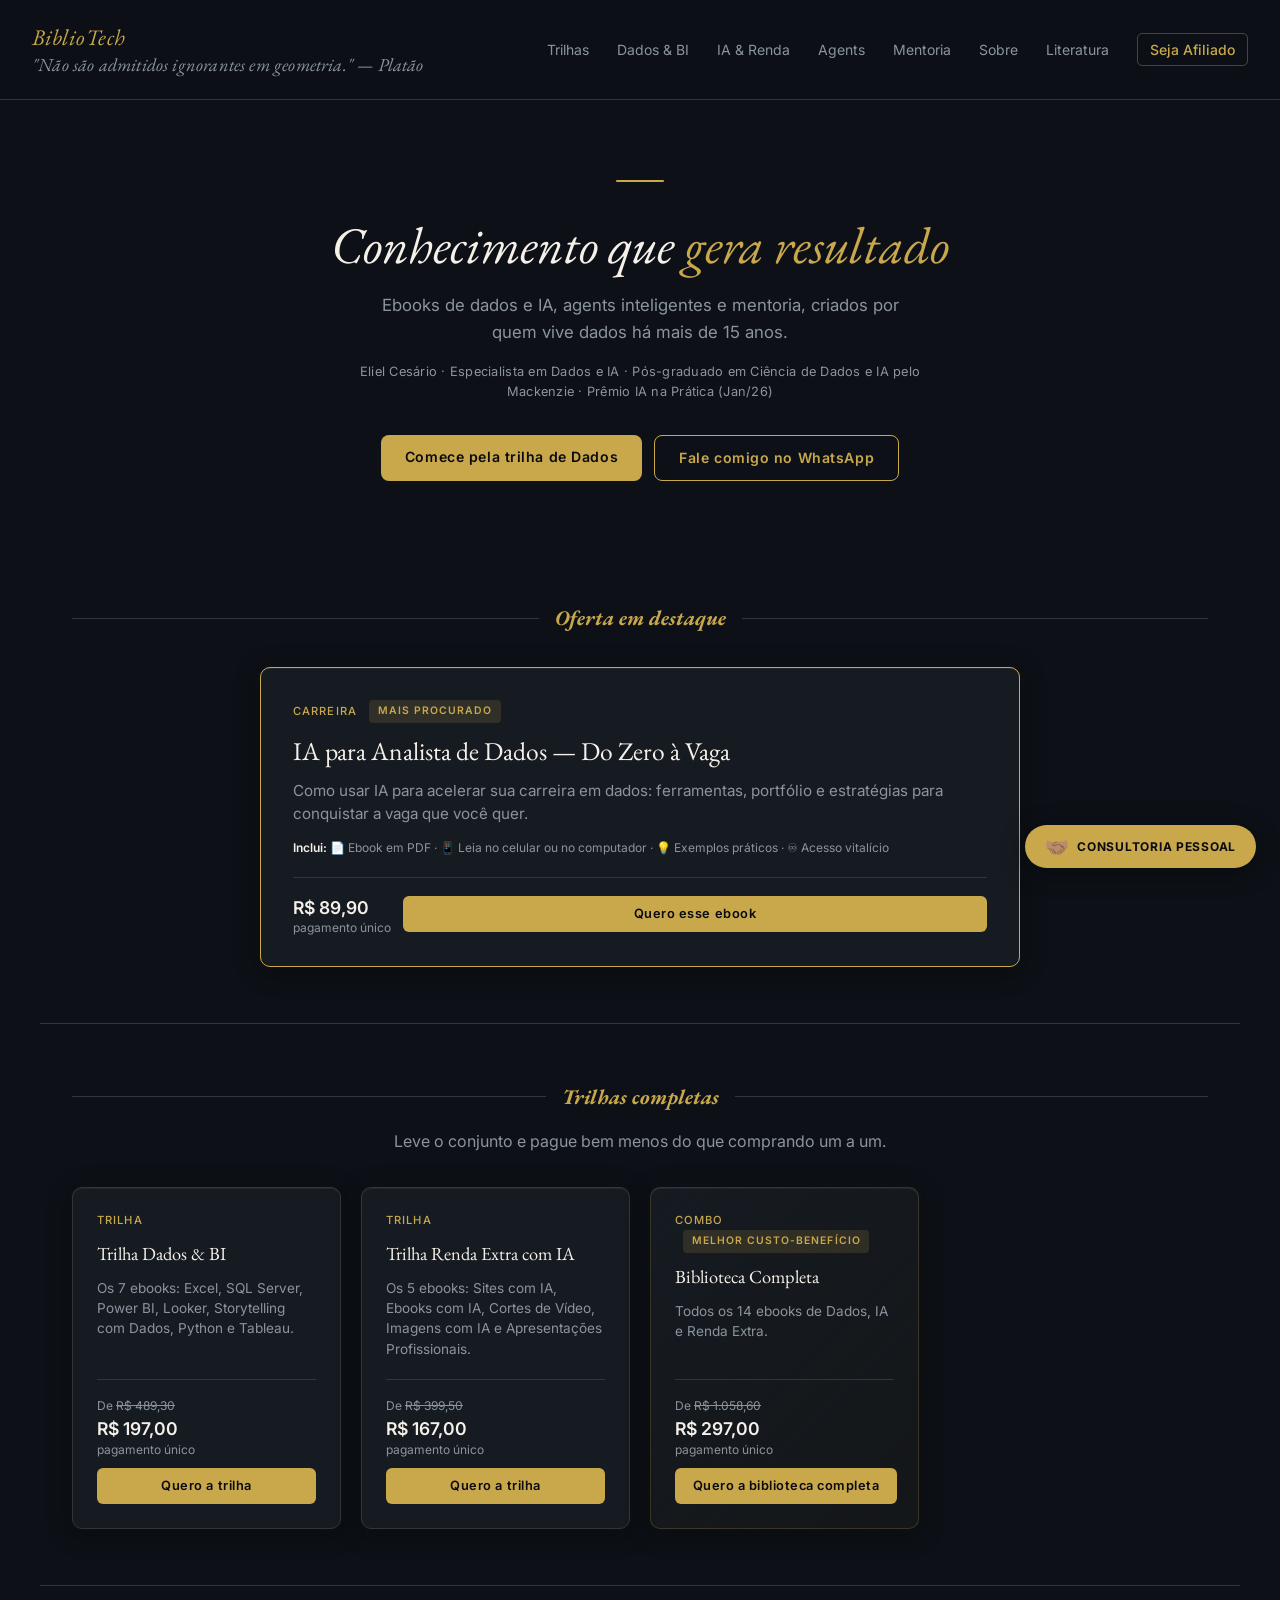
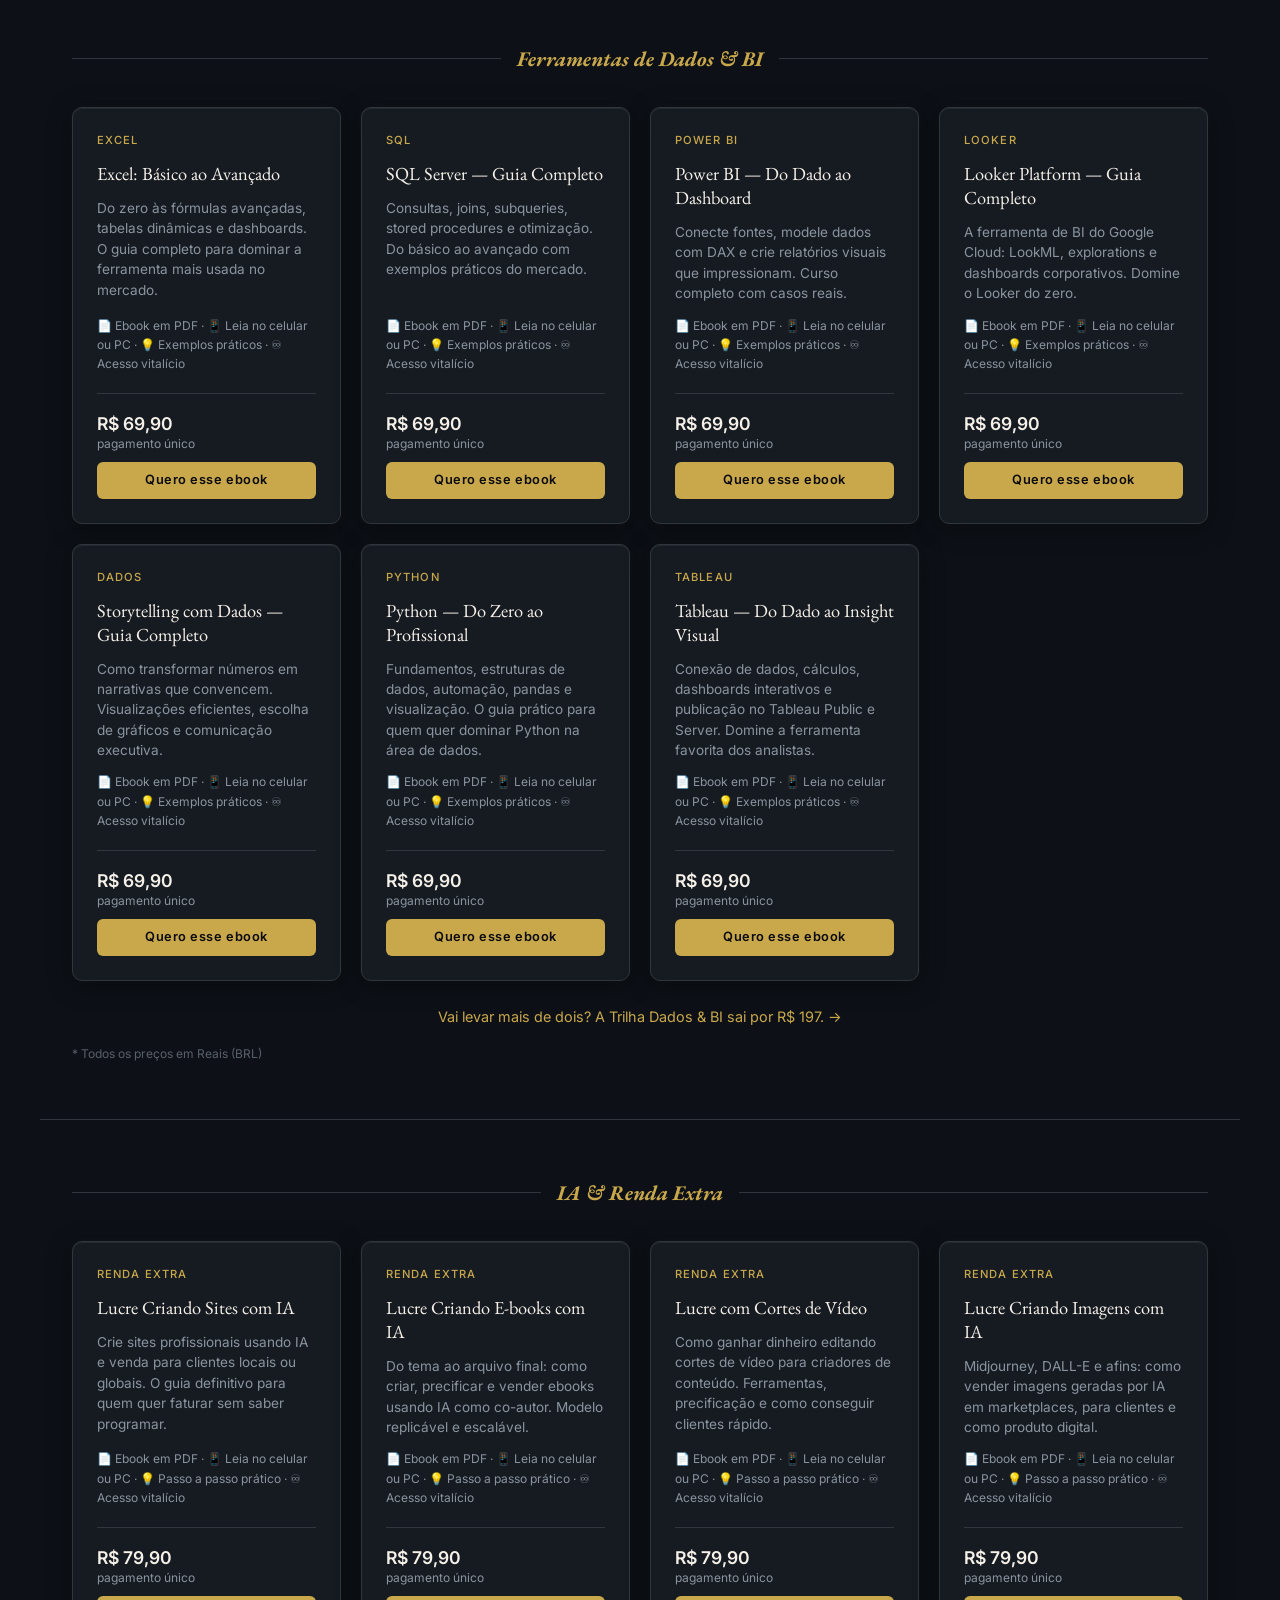
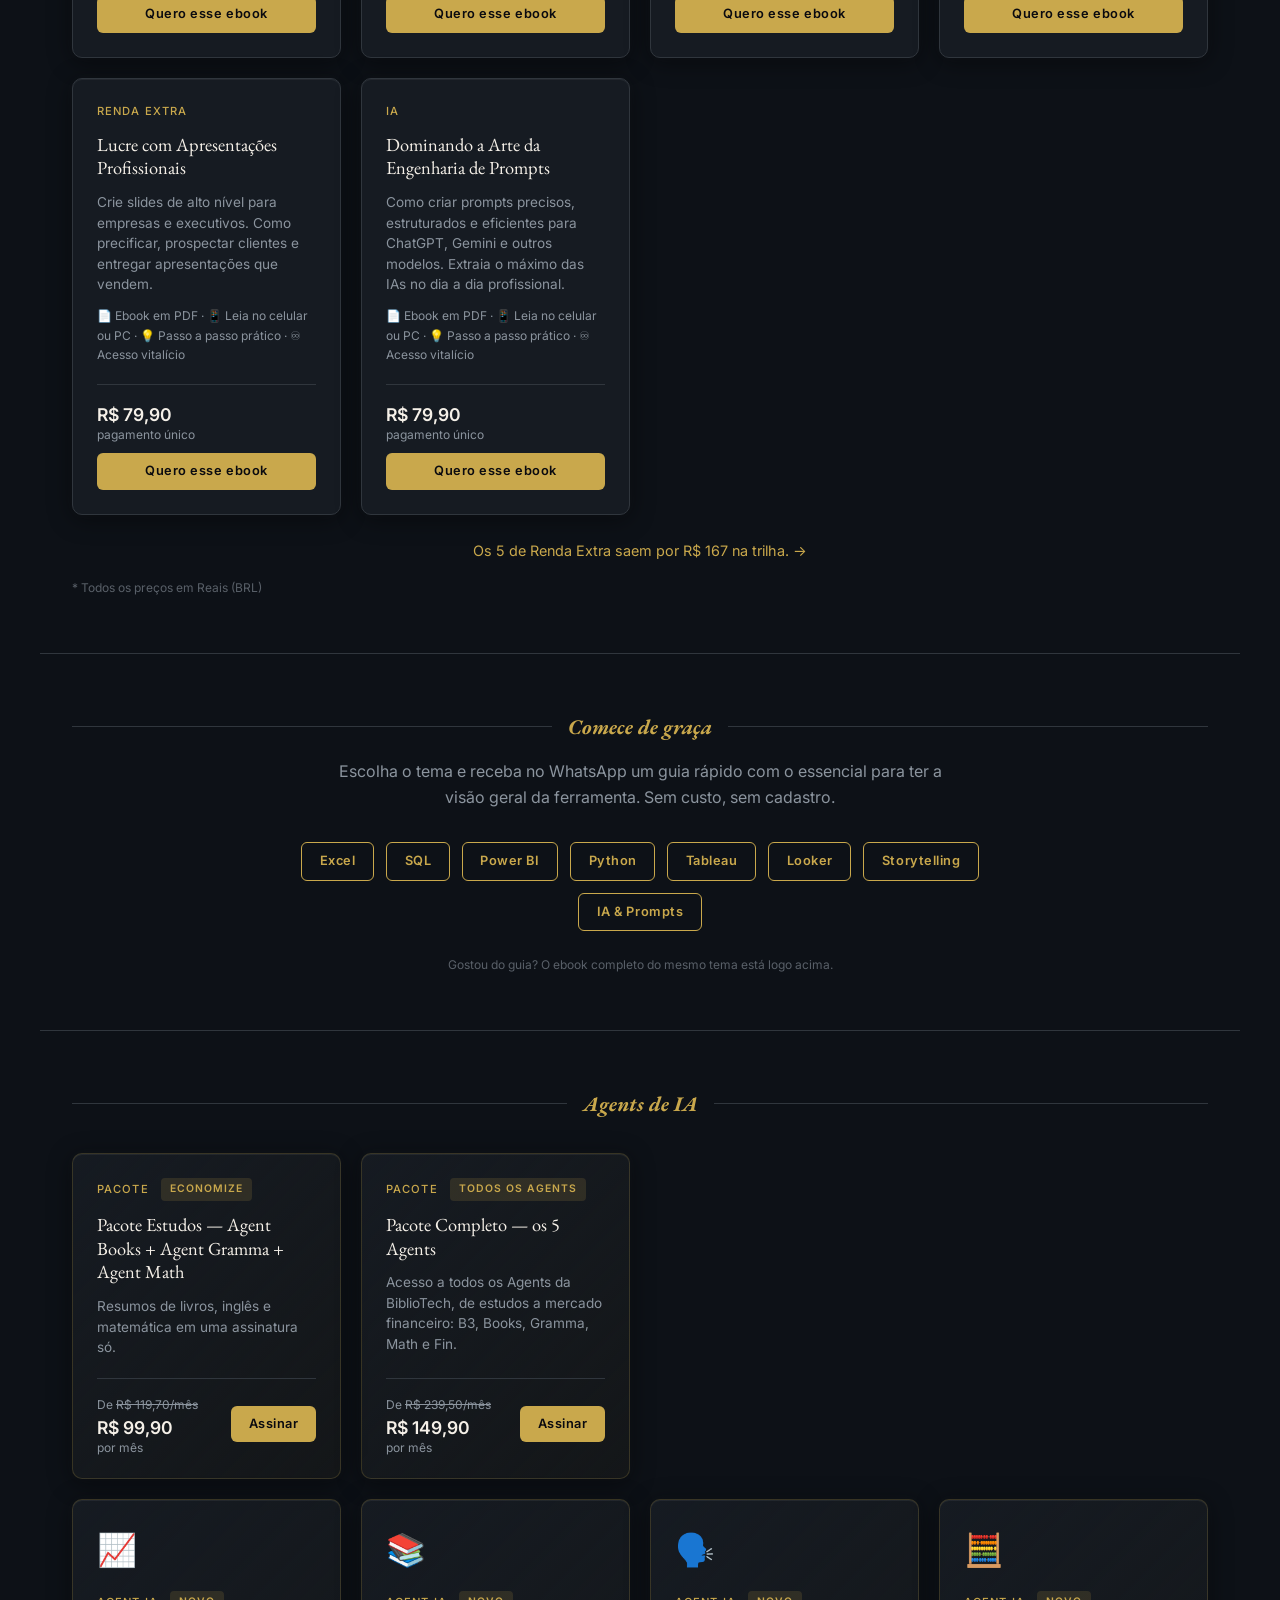
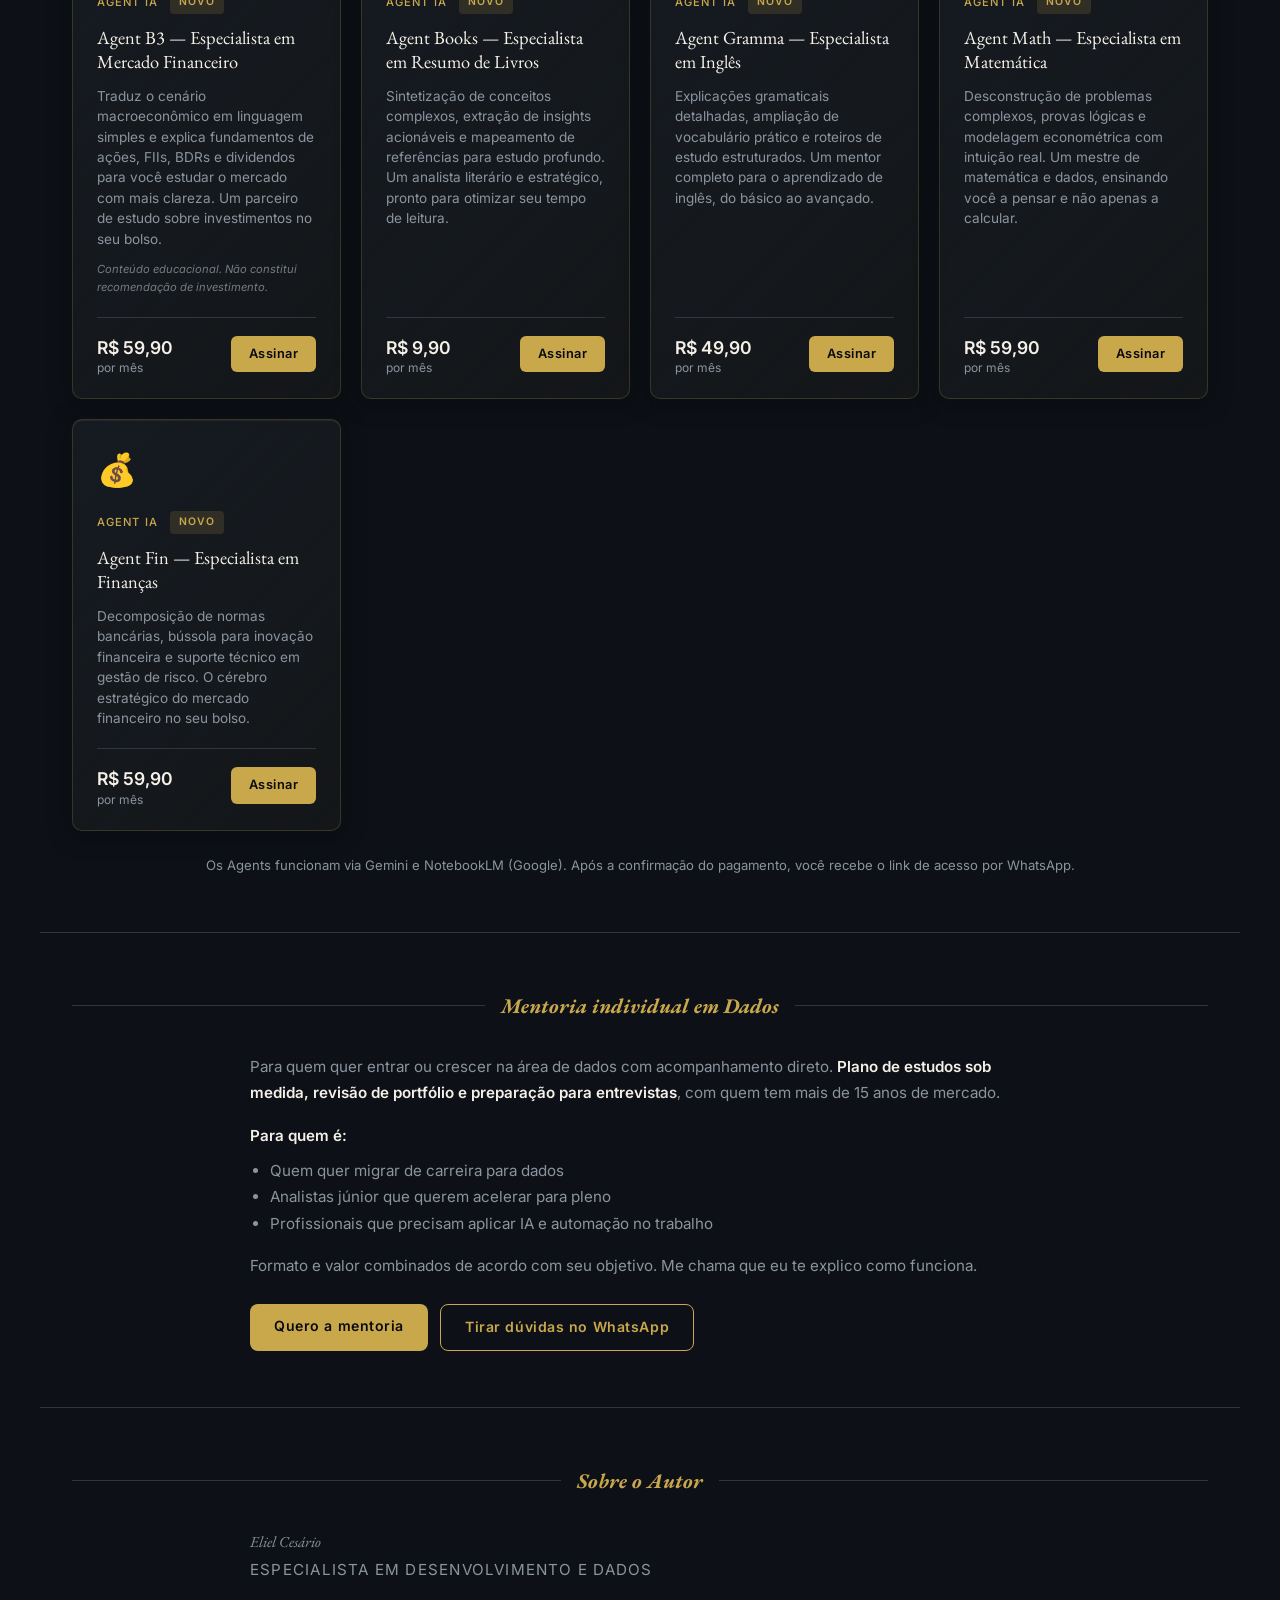
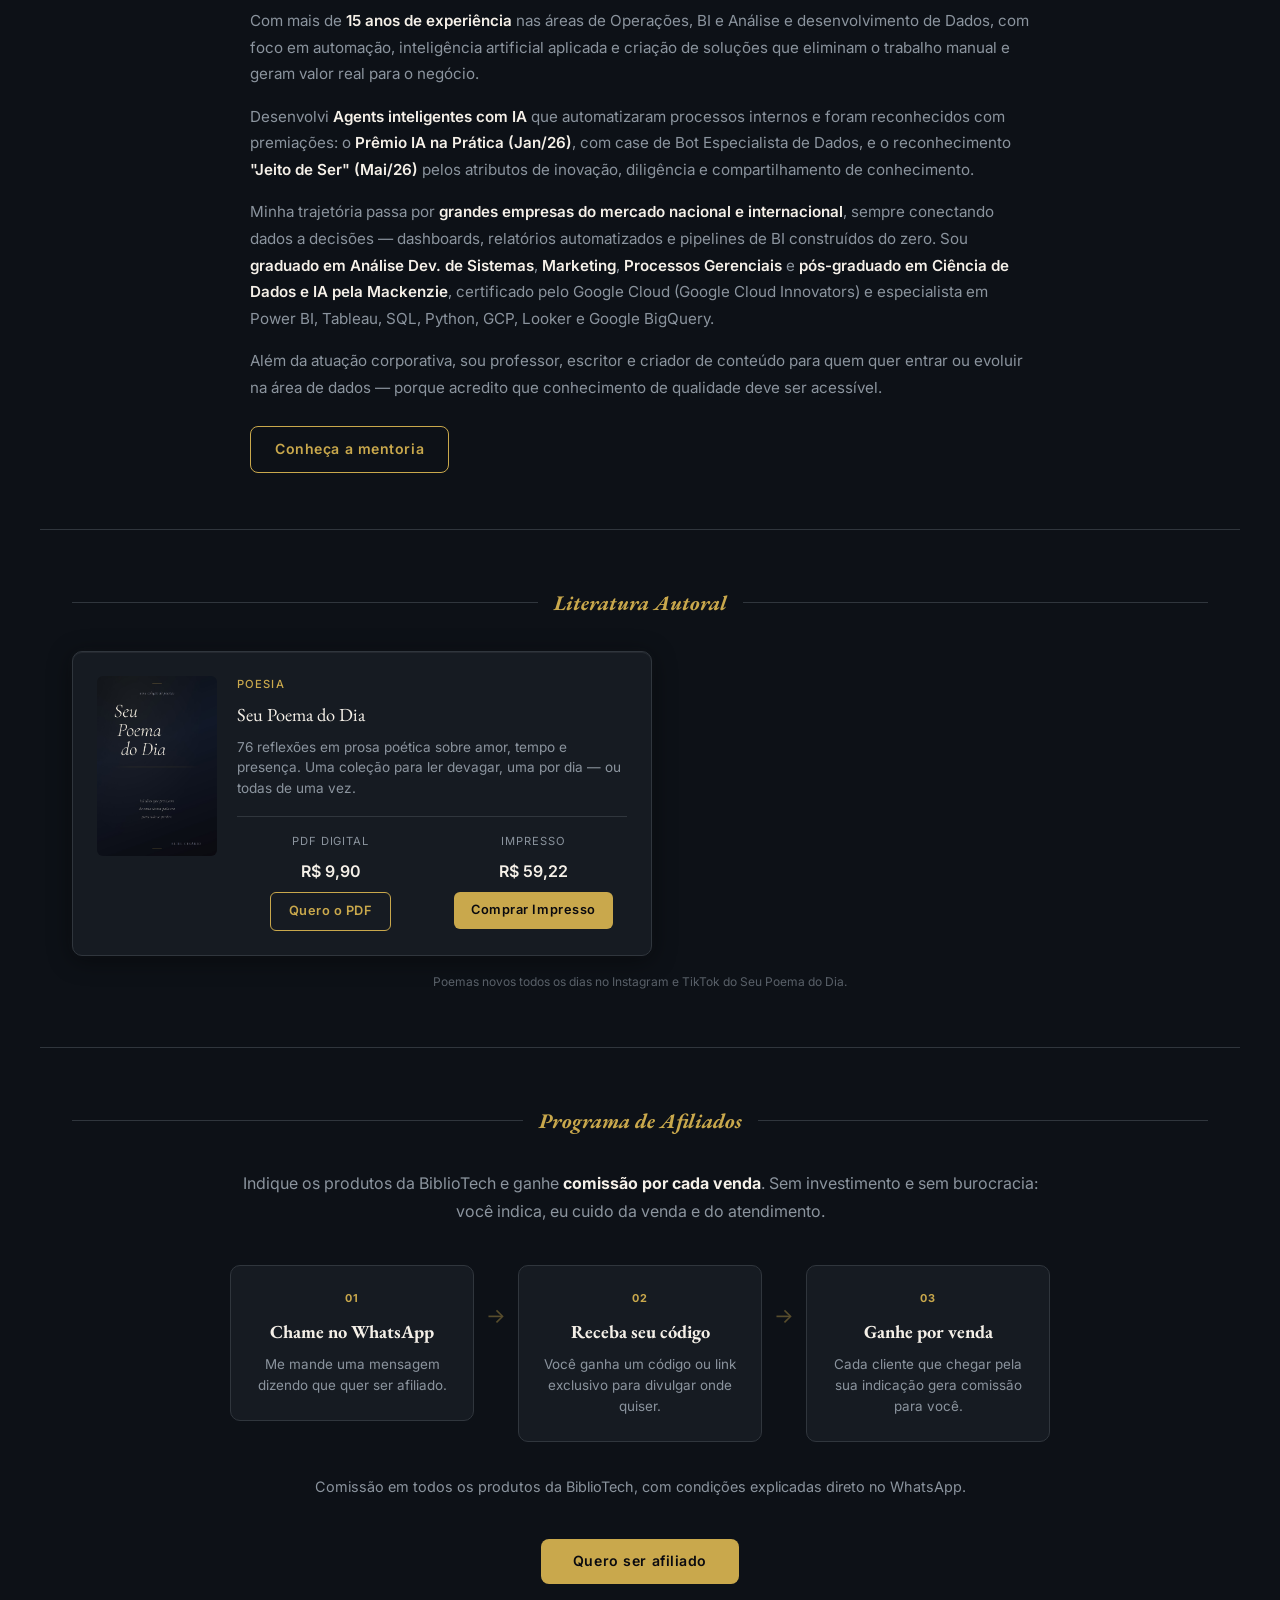
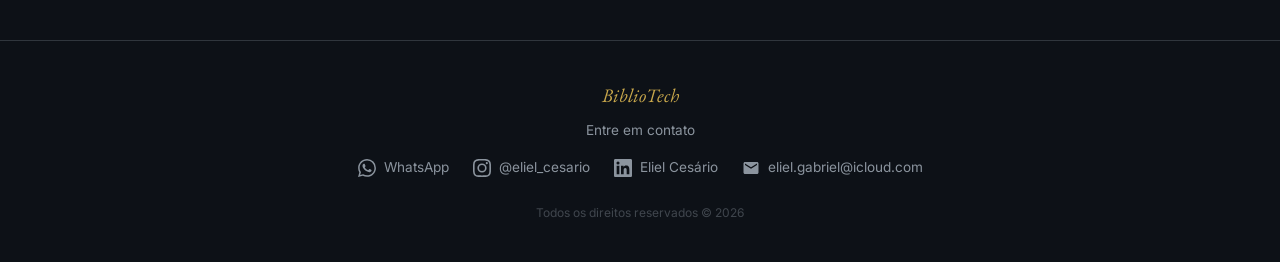
==== commit 4647c861: "Add files via upload" ====
--- a/index.html
+++ b/index.html
@@ -1,527 +1,762 @@
-<!DOCTYPE html>
-<html lang="pt-BR">
-<head>
-  <meta charset="UTF-8">
-  <meta name="viewport" content="width=device-width, initial-scale=1.0">
-  <title>BiblioTech — Eliel Cesário</title>
-  <meta name="description" content="Ebooks de dados, IA e renda extra. Acesso a bots inteligentes de investimento. Conteúdo direto ao ponto, feito para quem quer resultados.">
-
-  <!-- Favicon -->
-  <link rel="icon" type="image/png" href="assets/plato.png">
-  <link rel="apple-touch-icon" href="assets/plato.png">
-
-  <!-- Open Graph (WhatsApp, LinkedIn, etc.) -->
-  <meta property="og:type" content="website">
-  <meta property="og:title" content="BiblioTech — Eliel Cesário">
-  <meta property="og:description" content="Ebooks de dados, IA e renda extra. Acesso a bots inteligentes de investimento. Conteúdo direto ao ponto, feito para quem quer resultados.">
-  <meta property="og:image" content="https://elielcesario.github.io/biblioteca-digital/assets/plato.png">
-  <meta property="og:url" content="https://elielcesario.github.io/biblioteca-digital/">
-  <meta property="og:locale" content="pt_BR">
-
-  <!-- Twitter Card -->
-  <meta name="twitter:card" content="summary_large_image">
-  <meta name="twitter:title" content="BiblioTech — Eliel Cesário">
-  <meta name="twitter:description" content="Ebooks de dados, IA e renda extra. Acesso a bots inteligentes de investimento.">
-  <meta name="twitter:image" content="https://elielcesario.github.io/biblioteca-digital/assets/plato.png">
-
-  <link rel="preconnect" href="https://fonts.googleapis.com">
-  <link rel="preconnect" href="https://fonts.gstatic.com" crossorigin>
-  <link href="https://fonts.googleapis.com/css2?family=EB+Garamond:ital,wght@0,400;0,500;1,400;1,500&family=Inter:wght@400;500;600&display=swap" rel="stylesheet">
-  <link rel="stylesheet" href="style.css?v=27">
-</head>
-<body>
-
-<!-- ── HEADER ── -->
-<header>
-  <div class="logo-bloco">
-    <span class="logo">BiblioTech</span>
-    <span class="logo-slogan">"Não são admitidos ignorantes em geometria." — Platão</span>
-  </div>
-  <nav>
-    <a href="#dados">Dados & BI</a>
-    <a href="#ia">IA & Renda</a>
-    <a href="#literatura">Literatura</a>
-    <a href="#bots">Agents</a>
-    <a href="#sobre">Sobre</a>
-    <a href="#contato">Contato</a>
-    <a href="#afiliados" class="nav-afiliado">Seja Afiliado</a>
-  </nav>
-</header>
-
-<!-- ── HERO ── -->
-<section class="hero">
-  <span class="hero-linha"></span>
-  <h1>Conhecimento que <span>gera resultado</span></h1>
-  <p>E-books de dados e desenvolvimento, IA, Renda extra, Agents inteligentes de investimento e Livros autorais.<br>Tudo em um só lugar.</p>
-
-</section>
-
-<!-- ── SEÇÃO: DADOS & BI ── -->
-<section class="secao" id="dados">
-  <div class="secao-header">
-    <div class="secao-linha"></div>
-    <h2 class="secao-titulo">Ferramentas de Dados & BI</h2>
-    <div class="secao-linha"></div>
-  </div>
-
-  <div class="grid">
-
-    <!-- Excel -->
-    <article class="card">
-      <span class="card-tag">Excel</span>
-      <h3>Excel: Básico ao Avançado</h3>
-      <p>Do zero às fórmulas avançadas, tabelas dinâmicas e dashboards. O guia completo para dominar a ferramenta mais usada no mercado.</p>
-      <div class="card-footer">
-        <div class="preco">
-          R$ 69,90<small>pagamento único</small>
-        </div>
-        <a class="btn" href="#" data-whatsapp target="_blank" rel="noopener">Saiba mais</a>
-      </div>
-    </article>
-
-    <!-- SQL -->
-    <article class="card">
-      <span class="card-tag">SQL</span>
-      <h3>SQL Server — Curso Completo</h3>
-      <p>Consultas, joins, subqueries, stored procedures e otimização. Do básico ao avançado com exemplos práticos do mercado.</p>
-      <div class="card-footer">
-        <div class="preco">
-          R$ 69,90<small>pagamento único</small>
-        </div>
-        <a class="btn" href="#" data-whatsapp target="_blank" rel="noopener">Saiba mais</a>
-      </div>
-    </article>
-
-    <!-- Power BI -->
-    <article class="card">
-      <span class="card-tag">Power BI</span>
-      <h3>Power BI — Do Dado ao Dashboard</h3>
-      <p>Conecte fontes, modele dados com DAX e crie relatórios visuais que impressionam. Curso completo com casos reais.</p>
-      <div class="card-footer">
-        <div class="preco">
-          R$ 69,90<small>pagamento único</small>
-        </div>
-        <a class="btn" href="#" data-whatsapp target="_blank" rel="noopener">Saiba mais</a>
-      </div>
-    </article>
-
-    <!-- Looker -->
-    <article class="card">
-      <span class="card-tag">Looker</span>
-      <h3>Looker Platform — Curso Completo</h3>
-      <p>A ferramenta de BI do Google Cloud: LookML, explorations e dashboards corporativos. Domine o Looker do zero.</p>
-      <div class="card-footer">
-        <div class="preco">
-          R$ 69,90<small>pagamento único</small>
-        </div>
-        <a class="btn" href="#" data-whatsapp target="_blank" rel="noopener">Saiba mais</a>
-      </div>
-    </article>
-
-    <!-- Storytelling -->
-    <article class="card">
-      <span class="card-tag">Dados</span>
-      <h3>Storytelling com Dados — Guia Completo</h3>
-      <p>Como transformar números em narrativas que convencem. Visualizações eficientes, escolha de gráficos e comunicação executiva.</p>
-      <div class="card-footer">
-        <div class="preco">
-          R$ 69,90<small>pagamento único</small>
-        </div>
-        <a class="btn" href="#" data-whatsapp target="_blank" rel="noopener">Saiba mais</a>
-      </div>
-    </article>
-
-    <!-- Python -->
-    <article class="card">
-      <span class="card-tag">Python</span>
-      <h3>Python — Do Zero ao Profissional</h3>
-      <p>Fundamentos, estruturas de dados, automação, pandas e visualização. O guia prático para quem quer dominar Python na área de dados.</p>
-      <div class="card-footer">
-        <div class="preco">
-          R$ 69,90<small>pagamento único</small>
-        </div>
-        <a class="btn" href="#" data-whatsapp target="_blank" rel="noopener">Saiba mais</a>
-      </div>
-    </article>
-
-    <!-- Tableau -->
-    <article class="card">
-      <span class="card-tag">Tableau</span>
-      <h3>Tableau — Do Dado ao Insight Visual</h3>
-      <p>Conexão de dados, cálculos, dashboards interativos e publicação no Tableau Public e Server. Domine a ferramenta favorita dos analistas.</p>
-      <div class="card-footer">
-        <div class="preco">
-          R$ 69,90<small>pagamento único</small>
-        </div>
-        <a class="btn" href="#" data-whatsapp target="_blank" rel="noopener">Saiba mais</a>
-      </div>
-    </article>
-
-  </div>
-  <p class="nota-brl">* Todos os preços em Reais (BRL)</p>
-</section>
-
-<div class="divider"></div>
-
-<!-- ── SEÇÃO: IA & RENDA ── -->
-<section class="secao" id="ia">
-  <div class="secao-header">
-    <div class="secao-linha"></div>
-    <h2 class="secao-titulo">IA & Renda Extra</h2>
-    <div class="secao-linha"></div>
-  </div>
-
-  <div class="grid">
-
-    <!-- IA para Analista -->
-    <article class="card">
-      <span class="card-tag">Carreira</span>
-      <h3>IA para Analista de Dados — Do Zero à Vaga</h3>
-      <p>Como usar IA para acelerar sua carreira em dados: ferramentas, portfólio e estratégias para conquistar a vaga que você quer.</p>
-      <div class="card-footer">
-        <div class="preco">
-          R$ 89,90<small>pagamento único</small>
-        </div>
-        <a class="btn" href="#" data-whatsapp target="_blank" rel="noopener">Saiba mais</a>
-      </div>
-    </article>
-
-    <!-- Lucre com Sites -->
-    <article class="card">
-      <span class="card-tag">Renda Extra</span>
-      <h3>Lucre Criando Sites com IA</h3>
-      <p>Crie sites profissionais usando IA e venda para clientes locais ou globais. O guia definitivo para quem quer faturar sem saber programar.</p>
-      <div class="card-footer">
-        <div class="preco">
-          R$ 79,90<small>pagamento único</small>
-        </div>
-        <a class="btn" href="#" data-whatsapp target="_blank" rel="noopener">Saiba mais</a>
-      </div>
-    </article>
-
-    <!-- Lucre com Ebooks -->
-    <article class="card">
-      <span class="card-tag">Renda Extra</span>
-      <h3>Lucre Criando E-books com IA</h3>
-      <p>Do tema ao arquivo final: como criar, precificar e vender ebooks usando IA como co-autor. Modelo replicável e escalável.</p>
-      <div class="card-footer">
-        <div class="preco">
-          R$ 79,90<small>pagamento único</small>
-        </div>
-        <a class="btn" href="#" data-whatsapp target="_blank" rel="noopener">Saiba mais</a>
-      </div>
-    </article>
-
-    <!-- Lucre com Vídeos -->
-    <article class="card">
-      <span class="card-tag">Renda Extra</span>
-      <h3>Lucre com Cortes de Vídeo</h3>
-      <p>Como ganhar dinheiro editando cortes de vídeo para criadores de conteúdo. Ferramentas, precificação e como conseguir clientes rápido.</p>
-      <div class="card-footer">
-        <div class="preco">
-          R$ 79,90<small>pagamento único</small>
-        </div>
-        <a class="btn" href="#" data-whatsapp target="_blank" rel="noopener">Saiba mais</a>
-      </div>
-    </article>
-
-    <!-- Lucre com Imagens -->
-    <article class="card">
-      <span class="card-tag">Renda Extra</span>
-      <h3>Lucre Criando Imagens com IA</h3>
-      <p>Midjourney, DALL-E e afins: como vender imagens geradas por IA em marketplaces, para clientes e como produto digital.</p>
-      <div class="card-footer">
-        <div class="preco">
-          R$ 79,90<small>pagamento único</small>
-        </div>
-        <a class="btn" href="#" data-whatsapp target="_blank" rel="noopener">Saiba mais</a>
-      </div>
-    </article>
-
-    <!-- Lucre com Apresentações -->
-    <article class="card">
-      <span class="card-tag">Renda Extra</span>
-      <h3>Lucre com Apresentações Profissionais</h3>
-      <p>Crie slides de alto nível para empresas e executivos. Como precificar, prospectar clientes e entregar apresentações que vendem.</p>
-      <div class="card-footer">
-        <div class="preco">
-          R$ 79,90<small>pagamento único</small>
-        </div>
-        <a class="btn" href="#" data-whatsapp target="_blank" rel="noopener">Saiba mais</a>
-      </div>
-    </article>
-
-    <!-- Dominando Prompts -->
-    <article class="card">
-      <span class="card-tag">IA</span>
-      <h3>Dominando a Arte da Engenharia de Prompts</h3>
-      <p>Como criar prompts precisos, estruturados e eficientes para ChatGPT, Gemini e outros modelos. Extraia o máximo das IAs no dia a dia profissional.</p>
-      <div class="card-footer">
-        <div class="preco">
-          R$ 79,90<small>pagamento único</small>
-        </div>
-        <a class="btn" href="#" data-whatsapp target="_blank" rel="noopener">Saiba mais</a>
-      </div>
-    </article>
-
-  </div>
-  <p class="nota-brl">* Todos os preços em Reais (BRL)</p>
-</section>
-
-<div class="divider"></div>
-
-<!-- ── SEÇÃO: LITERATURA ── -->
-<section class="secao" id="literatura">
-  <div class="secao-header">
-    <div class="secao-linha"></div>
-    <h2 class="secao-titulo">Literatura Autoral</h2>
-    <div class="secao-linha"></div>
-  </div>
-
-  <div class="grid">
-    <article class="card card-poema">
-      <img class="card-capa" src="assets/capa_poema_do_dia.jpg" alt="Capa do livro Seu Poema do Dia">
-      <div class="card-corpo">
-        <span class="card-tag">Poesia</span>
-        <h3>Seu Poema do Dia</h3>
-        <p>76 reflexões em prosa poética sobre amor, tempo e presença. Uma coleção para ler devagar, uma por dia — ou todas de uma vez.</p>
-        <div class="card-opcoes">
-          <div class="opcao-item">
-            <div class="opcao-label">PDF Digital</div>
-            <div class="preco opcao-preco">R$ 9,90</div>
-            <a class="btn btn-outline" href="#" data-whatsapp="Seu Poema do Dia - PDF" target="_blank" rel="noopener">Adquira o seu</a>
-          </div>
-          <div class="opcao-item">
-            <div class="opcao-label">Impresso</div>
-            <div class="preco opcao-preco">R$ 59,22</div>
-            <a class="btn" href="https://clubedeautores.com.br/livro/seu-poema-do-dia" target="_blank" rel="noopener">Comprar Impresso</a>
-          </div>
-        </div>
-      </div>
-    </article>
-  </div>
-</section>
-
-<div class="divider"></div>
-
-<!-- ── SEÇÃO: AGENTS ── -->
-<section class="secao" id="bots">
-  <div class="secao-header">
-    <div class="secao-linha"></div>
-    <h2 class="secao-titulo">Agents de IA</h2>
-    <div class="secao-linha"></div>
-  </div>
-
-  <div class="grid">
-
-    <!-- Agent B3 -->
-    <article class="card card-bot">
-      <div class="bot-icone">📈</div>
-      <span class="card-tag">Agent IA <span class="badge-novo">Novo</span></span>
-      <h3>Agent B3 — Especialista em Mercado Financeiro</h3>
-      <p>Traduzo o cenário macroeconômico em insights práticos para sua carteira. Ativos com fundamentos sólidos, FIIs, BDRs e dividendos. Um analista de alta performance no seu bolso.</p>
-      <div class="card-footer">
-        <div class="preco">
-          R$ 59,90<small>por mês</small>
-        </div>
-        <a class="btn" href="https://www.mercadopago.com.br/subscriptions/checkout?preapproval_plan_id=faa207a1d5c542ee86a18de6c49357cd" target="_blank" rel="noopener">Assinar</a>
-      </div>
-    </article>
-
-    <!-- Agent Books -->
-    <article class="card card-bot">
-      <div class="bot-icone">📚</div>
-      <span class="card-tag">Agent IA <span class="badge-novo">Novo</span></span>
-      <h3>Agent Books — Especialista em Resumo de Livros</h3>
-      <p>Sintetização de conceitos complexos, extração de insights acionáveis e mapeamento de referências para estudo profundo. Um analista literário e estratégico, pronto para otimizar seu tempo de leitura.</p>
-      <div class="card-footer">
-        <div class="preco">
-          R$ 9,90<small>por mês</small>
-        </div>
-        <a class="btn" href="https://www.mercadopago.com.br/subscriptions/checkout?preapproval_plan_id=e147ac4961c34712a3c7401cd1836ab8" target="_blank" rel="noopener">Assinar</a>
-      </div>
-    </article>
-
-    <!-- Agent Gramma -->
-    <article class="card card-bot">
-      <div class="bot-icone">🗣️</div>
-      <span class="card-tag">Agent IA <span class="badge-novo">Novo</span></span>
-      <h3>Agent Gramma — Especialista em Inglês</h3>
-      <p>Explicações gramaticais detalhadas, ampliação de vocabulário prático e roteiros de estudo estruturados. Um mentor completo para o aprendizado de inglês, do básico ao avançado.</p>
-      <div class="card-footer">
-        <div class="preco">
-          R$ 49,90<small>por mês</small>
-        </div>
-        <a class="btn" href="https://mpago.la/2LsVTCc" target="_blank" rel="noopener">Assinar</a>
-      </div>
-    </article>
-
-    <!-- Agent Math -->
-    <article class="card card-bot">
-      <div class="bot-icone">🧮</div>
-      <span class="card-tag">Agent IA <span class="badge-novo">Novo</span></span>
-      <h3>Agent Math — Especialista em Matemática</h3>
-      <p>Desconstrução de problemas complexos, provas lógicas e modelagem econométrica com intuição real. Um mestre de matemática e dados, ensinando você a pensar e não apenas a calcular.</p>
-      <div class="card-footer">
-        <div class="preco">
-          R$ 59,90<small>por mês</small>
-        </div>
-        <a class="btn" href="https://mpago.la/1Qqqz7k" target="_blank" rel="noopener">Assinar</a>
-      </div>
-    </article>
-
-    <!-- Agent Fin -->
-    <article class="card card-bot">
-      <div class="bot-icone">💰</div>
-      <span class="card-tag">Agent IA <span class="badge-novo">Novo</span></span>
-      <h3>Agent Fin — Especialista em Finanças</h3>
-      <p>Descomposição de normas bancárias, bússola para inovação financeira e suporte técnico em gestão de risco. O cérebro estratégico do mercado financeiro no seu bolso.</p>
-      <div class="card-footer">
-        <div class="preco">
-          R$ 59,90<small>por mês</small>
-        </div>
-        <a class="btn" href="https://mpago.la/1RuhTSs" target="_blank" rel="noopener">Assinar</a>
-      </div>
-    </article>
-
-  </div>
-
-  <p style="margin-top: 1.5rem; font-size: 0.82rem; color: var(--cinza); text-align: center;">
-    Os Agents funcionam via Gemini e NotebookLM (Google). Após a confirmação do pagamento, você recebe o link de acesso por WhatsApp.
-  </p>
-</section>
-
-<div class="divider"></div>
-
-<!-- ── SEÇÃO: SOBRE ── -->
-<section class="secao" id="sobre">
-  <div class="secao-header">
-    <div class="secao-linha"></div>
-    <h2 class="secao-titulo">Sobre o Autor</h2>
-    <div class="secao-linha"></div>
-  </div>
-
-  <div class="sobre-bloco">
-    <div class="sobre-texto">
-      <p class="sobre-nome">Eliel Cesário</p>
-      <p class="sobre-cargo">Especialista em Desenvolvimento e Dados</p>
-      <p>Com mais de <strong>15 anos de experiência</strong> nas áreas de Operações, BI e Análise e desenvolvimento de Dados, com foco em automação, inteligência artificial aplicada e criação de soluções que eliminam o trabalho manual e geram valor real para o negócio.</p>
-      <p>Desenvolvi <strong>Agents inteligentes com IA</strong> que automatizaram processos internos e foram reconhecidos com premiações: o <strong>Prêmio IA na Prática (Jan/26)</strong>, com case de Bot Especialista de Dados, e o reconhecimento <strong>"Jeito de Ser" (Mai/26)</strong> pelos atributos de inovação, diligência e compartilhamento de conhecimento.</p>
-      <p>Minha trajetória passa por <strong>grandes empresas do mercado nacional e internacional</strong>, sempre conectando dados a decisões — dashboards, relatórios automatizados e pipelines de BI construídos do zero. Sou <strong>graduado em Análise Dev. de Sistemas</strong>, <strong>Marketing</strong>, <strong>Processos Gerenciais</strong> e <strong>pós-graduado em Ciência de Dados e IA pela Mackenzie</strong>, certificado pelo Google Cloud (Google Cloud Innovators) e especialista em Power BI, Tableau, SQL, Python, GCP, Looker e Oracle BigQuery.</p>
-      <p>Além da atuação corporativa, sou professor, escritor e criador de conteúdo para quem quer entrar ou evoluir na área de dados — porque acredito que conhecimento de qualidade deve ser acessível.</p>
-    </div>
-  </div>
-</section>
-
-<div class="divider"></div>
-
-<!-- ── SEÇÃO: AFILIADOS ── -->
-<section class="secao" id="afiliados">
-  <div class="secao-header">
-    <div class="secao-linha"></div>
-    <h2 class="secao-titulo">Programa de Afiliados</h2>
-    <div class="secao-linha"></div>
-  </div>
-
-  <div class="afiliado-bloco">
-    <p class="afiliado-intro">
-      Indique os produtos da BiblioTech e ganhe <strong>comissão por cada venda</strong> realizada através do seu link exclusivo. Sem investimento, sem burocracia — só você indicando e recebendo.
-    </p>
-
-    <div class="afiliado-passos">
-
-      <div class="afiliado-passo">
-        <span class="afiliado-num">01</span>
-        <h3>Cadastre-se</h3>
-        <p>Acesse a plataforma Gumroad e solicite para ser afiliado. Aprovação rápida e sem custo.</p>
-      </div>
-
-      <div class="afiliado-seta">→</div>
-
-      <div class="afiliado-passo">
-        <span class="afiliado-num">02</span>
-        <h3>Divulgue</h3>
-        <p>Receba seu link exclusivo para cada produto e compartilhe onde quiser — redes sociais, grupos, e-mail.</p>
-      </div>
-
-      <div class="afiliado-seta">→</div>
-
-      <div class="afiliado-passo">
-        <span class="afiliado-num">03</span>
-        <h3>Receba</h3>
-        <p>Cada venda gerada pelo seu link converte em comissão automática direto na sua conta Gumroad.</p>
-      </div>
-
-    </div>
-
-    <div class="afiliado-cta">
-      <a class="btn afiliado-btn" href="#" data-whatsapp="Programa de Afiliados" target="_blank" rel="noopener">
-        Quero ser Afiliado
-      </a>
-    </div>
-  </div>
-</section>
-
-<!-- ── FOOTER ── -->
-<footer id="contato">
-  <div class="footer-logo">BiblioTech</div>
-  <p style="margin-bottom: 1rem; color: var(--cinza); font-size: 0.85rem;">Entre em contato</p>
-  <div class="footer-contatos">
-    <a href="#" data-whatsapp target="_blank" rel="noopener" class="contato-link">
-      <svg width="18" height="18" viewBox="0 0 24 24" fill="currentColor"><path d="M17.472 14.382c-.297-.149-1.758-.867-2.03-.967-.273-.099-.471-.148-.67.15-.197.297-.767.966-.94 1.164-.173.199-.347.223-.644.075-.297-.15-1.255-.463-2.39-1.475-.883-.788-1.48-1.761-1.653-2.059-.173-.297-.018-.458.13-.606.134-.133.298-.347.446-.52.149-.174.198-.298.298-.497.099-.198.05-.371-.025-.52-.075-.149-.669-1.612-.916-2.207-.242-.579-.487-.5-.669-.51-.173-.008-.371-.01-.57-.01-.198 0-.52.074-.792.372-.272.297-1.04 1.016-1.04 2.479 0 1.462 1.065 2.875 1.213 3.074.149.198 2.096 3.2 5.077 4.487.709.306 1.262.489 1.694.625.712.227 1.36.195 1.871.118.571-.085 1.758-.719 2.006-1.413.248-.694.248-1.289.173-1.413-.074-.124-.272-.198-.57-.347m-5.421 7.403h-.004a9.87 9.87 0 01-5.031-1.378l-.361-.214-3.741.982.998-3.648-.235-.374a9.86 9.86 0 01-1.51-5.26c.001-5.45 4.436-9.884 9.888-9.884 2.64 0 5.122 1.03 6.988 2.898a9.825 9.825 0 012.893 6.994c-.003 5.45-4.437 9.884-9.885 9.884m8.413-18.297A11.815 11.815 0 0012.05 0C5.495 0 .16 5.335.157 11.892c0 2.096.547 4.142 1.588 5.945L.057 24l6.305-1.654a11.882 11.882 0 005.683 1.448h.005c6.554 0 11.89-5.335 11.893-11.893a11.821 11.821 0 00-3.48-8.413z"/></svg>
-      WhatsApp
-    </a>
-    <a href="https://www.instagram.com/elielcesario_/" target="_blank" rel="noopener" class="contato-link">
-      <svg width="18" height="18" viewBox="0 0 24 24" fill="currentColor"><path d="M12 2.163c3.204 0 3.584.012 4.85.07 3.252.148 4.771 1.691 4.919 4.919.058 1.265.069 1.645.069 4.849 0 3.205-.012 3.584-.069 4.849-.149 3.225-1.664 4.771-4.919 4.919-1.266.058-1.644.07-4.85.07-3.204 0-3.584-.012-4.849-.07-3.26-.149-4.771-1.699-4.919-4.92-.058-1.265-.07-1.644-.07-4.849 0-3.204.013-3.583.07-4.849.149-3.227 1.664-4.771 4.919-4.919 1.266-.057 1.645-.069 4.849-.069zM12 0C8.741 0 8.333.014 7.053.072 2.695.272.273 2.69.073 7.052.014 8.333 0 8.741 0 12c0 3.259.014 3.668.072 4.948.2 4.358 2.618 6.78 6.98 6.98C8.333 23.986 8.741 24 12 24c3.259 0 3.668-.014 4.948-.072 4.354-.2 6.782-2.618 6.979-6.98.059-1.28.073-1.689.073-4.948 0-3.259-.014-3.667-.072-4.947-.196-4.354-2.617-6.78-6.979-6.98C15.668.014 15.259 0 12 0zm0 5.838a6.162 6.162 0 100 12.324 6.162 6.162 0 000-12.324zM12 16a4 4 0 110-8 4 4 0 010 8zm6.406-11.845a1.44 1.44 0 100 2.881 1.44 1.44 0 000-2.881z"/></svg>
-      @eliel_cesario
-    </a>
-    <a href="https://www.linkedin.com/in/elielcesario" target="_blank" rel="noopener" class="contato-link">
-      <svg width="18" height="18" viewBox="0 0 24 24" fill="currentColor"><path d="M20.447 20.452h-3.554v-5.569c0-1.328-.027-3.037-1.852-3.037-1.853 0-2.136 1.445-2.136 2.939v5.667H9.351V9h3.414v1.561h.046c.477-.9 1.637-1.85 3.37-1.85 3.601 0 4.267 2.37 4.267 5.455v6.286zM5.337 7.433a2.062 2.062 0 01-2.063-2.065 2.064 2.064 0 112.063 2.065zm1.782 13.019H3.555V9h3.564v11.452zM22.225 0H1.771C.792 0 0 .774 0 1.729v20.542C0 23.227.792 24 1.771 24h20.451C23.2 24 24 23.227 24 22.271V1.729C24 .774 23.2 0 22.222 0h.003z"/></svg>
-      Eliel Cesário
-    </a>
-    <a href="mailto:eliel.gabriel@icloud.com" class="contato-link">
-      <svg width="18" height="18" viewBox="0 0 24 24" fill="currentColor"><path d="M20 4H4c-1.1 0-2 .9-2 2v12c0 1.1.9 2 2 2h16c1.1 0 2-.9 2-2V6c0-1.1-.9-2-2-2zm0 4l-8 5-8-5V6l8 5 8-5v2z"/></svg>
-      eliel.gabriel@icloud.com
-    </a>
-  </div>
-  <p style="margin-top: 1.5rem; font-size: 0.75rem; opacity: 0.4;">
-    Todos os direitos reservados &copy; 2026
-  </p>
-</footer>
-
-<!-- ── BOTÃO FLUTUANTE — CONSULTORIA ── -->
-<a class="btn-flutuante" href="https://mpago.la/1xjbo4T" target="_blank" rel="noopener">
-  <span class="btn-flutuante-icone">🤝🏽</span>
-  <span class="btn-flutuante-label">Consultoria Pessoal</span>
-</a>
-
-<!-- ── WHATSAPP: botões com data-whatsapp abrem a conversa com saudação e título do card ── -->
-<script>
-  // Número com DDI e DDD, só dígitos. Ex.: 5511999999999
-  var WHATSAPP_NUMERO = '5511940216111';
-
-  function saudacao() {
-    var hora = new Date().getHours();
-    if (hora >= 5 && hora < 12) return 'bom dia';
-    if (hora >= 12 && hora < 18) return 'boa tarde';
-    return 'boa noite';
-  }
-
-  function atualizarLink(botao) {
-    var card = botao.closest('.card');
-    var titulo = botao.dataset.whatsapp || (card && card.querySelector('h3').textContent.trim());
-    var mensagem = 'Opa, ' + saudacao() + ', tudo bom?';
-    if (titulo) mensagem += ' Gostaria de saber mais sobre ' + titulo + '. Consegue me ajudar?';
-    botao.href = 'https://wa.me/' + WHATSAPP_NUMERO + '?text=' + encodeURIComponent(mensagem);
-  }
-
-  document.querySelectorAll('[data-whatsapp]').forEach(function (botao) {
-    atualizarLink(botao);
-    // Recalcula na hora do clique, caso a página tenha ficado aberta e o horário mudado
-    botao.addEventListener('pointerdown', function () { atualizarLink(botao); });
-    botao.addEventListener('click', function () { atualizarLink(botao); });
-  });
-</script>
-
-</body>
-</html>
+<!DOCTYPE html>
+<html lang="pt-BR">
+<head>
+  <meta charset="UTF-8">
+  <meta name="viewport" content="width=device-width, initial-scale=1.0">
+  <title>BiblioTech — Eliel Cesário</title>
+  <meta name="description" content="Ebooks de dados, IA e renda extra. Acesso a bots inteligentes de investimento. Conteúdo direto ao ponto, feito para quem quer resultados.">
+
+  <!-- Favicon -->
+  <link rel="icon" type="image/png" href="assets/plato.png">
+  <link rel="apple-touch-icon" href="assets/plato.png">
+
+  <!-- Open Graph (WhatsApp, LinkedIn, etc.) -->
+  <meta property="og:type" content="website">
+  <meta property="og:title" content="BiblioTech — Eliel Cesário">
+  <meta property="og:description" content="Ebooks de dados, IA e renda extra. Acesso a bots inteligentes de investimento. Conteúdo direto ao ponto, feito para quem quer resultados.">
+  <meta property="og:image" content="https://elielcesario.github.io/biblioteca-digital/assets/plato.png">
+  <meta property="og:url" content="https://elielcesario.github.io/biblioteca-digital/">
+  <meta property="og:locale" content="pt_BR">
+
+  <!-- Twitter Card -->
+  <meta name="twitter:card" content="summary_large_image">
+  <meta name="twitter:title" content="BiblioTech — Eliel Cesário">
+  <meta name="twitter:description" content="Ebooks de dados, IA e renda extra. Acesso a bots inteligentes de investimento.">
+  <meta name="twitter:image" content="https://elielcesario.github.io/biblioteca-digital/assets/plato.png">
+
+  <link rel="preconnect" href="https://fonts.googleapis.com">
+  <link rel="preconnect" href="https://fonts.gstatic.com" crossorigin>
+  <link href="https://fonts.googleapis.com/css2?family=EB+Garamond:ital,wght@0,400;0,500;1,400;1,500&family=Inter:wght@400;500;600&display=swap" rel="stylesheet">
+  <link rel="stylesheet" href="style.css?v=27">
+  <!-- Estilos das seções novas: só complementam o style.css, usando as mesmas variáveis -->
+  <style>
+    .hero .hero-autoridade { font-size: 0.8rem; letter-spacing: 0.02em; margin: -1.5rem auto 2rem; max-width: 600px; }
+    .hero-botoes { display: flex; flex-wrap: wrap; justify-content: center; gap: 0.75rem; }
+    .hero-botoes.botoes-esquerda { justify-content: flex-start; margin-top: 1.5rem; }
+    .btn-grande { font-size: 0.88rem; padding: 0.7rem 1.5rem; border-radius: 8px; }
+    .secao-sub { text-align: center; color: var(--cinza); max-width: 620px; margin: -1rem auto 2rem; }
+    .card-destaque { max-width: 760px; margin: 0 auto; border-color: var(--dourado); padding: 2rem; }
+    .card-destaque h3 { font-size: 1.6rem; }
+    .card-destaque p { font-size: 0.95rem; }
+    .card-formato { font-size: 0.75rem; color: var(--cinza); line-height: 1.6; }
+    .card-formato strong { color: var(--branco); font-weight: 600; }
+    .preco-de { display: block; font-size: 0.75rem; font-weight: 400; color: var(--cinza); }
+    .chamada-trilha { margin-top: 1.5rem; text-align: center; font-size: 0.9rem; }
+    .chamada-trilha a { color: var(--dourado); }
+    .chamada-trilha a:hover { color: var(--dourado-claro); }
+    .brinde-grade { display: flex; flex-wrap: wrap; justify-content: center; gap: 0.75rem; max-width: 760px; margin: 0 auto; }
+    .brinde-nota { text-align: center; margin-top: 1.5rem; }
+    .grid-pacotes { margin-bottom: 1.25rem; }
+    .card-aviso { font-size: 0.7rem; font-style: italic; color: var(--cinza); opacity: 0.8; }
+    .mentoria-lista { color: var(--cinza); font-size: 0.95rem; line-height: 1.75; margin: -0.5rem 0 1rem 1.25rem; }
+    .afiliado-comissao { margin: 2rem 0 0; font-size: 0.9rem; }
+    #literatura .nota-brl { text-align: center; }
+  </style>
+</head>
+<body>
+
+<!-- ── HEADER ── -->
+<header>
+  <div class="logo-bloco">
+    <span class="logo">BiblioTech</span>
+    <span class="logo-slogan">"Não são admitidos ignorantes em geometria." — Platão</span>
+  </div>
+  <nav>
+    <a href="#trilhas">Trilhas</a>
+    <a href="#dados">Dados & BI</a>
+    <a href="#ia">IA & Renda</a>
+    <a href="#bots">Agents</a>
+    <a href="#mentoria">Mentoria</a>
+    <a href="#sobre">Sobre</a>
+    <a href="#literatura">Literatura</a>
+    <a href="#afiliados" class="nav-afiliado">Seja Afiliado</a>
+  </nav>
+</header>
+
+<!-- ── HERO ── -->
+<section class="hero">
+  <span class="hero-linha"></span>
+  <h1>Conhecimento que <span>gera resultado</span></h1>
+  <p>Ebooks de dados e IA, agents inteligentes e mentoria, criados por quem vive dados há mais de 15 anos.</p>
+  <p class="hero-autoridade">Eliel Cesário · Especialista em Dados e IA · Pós-graduado em Ciência de Dados e IA pelo Mackenzie · Prêmio IA na Prática (Jan/26)</p>
+  <div class="hero-botoes">
+    <a class="btn btn-grande" href="#trilhas">Comece pela trilha de Dados</a>
+    <a class="btn btn-outline btn-grande" href="#" data-whatsapp-msg="Olá, Eliel! Vim pelo site da BiblioTech e queria uma indicação de por onde começar." target="_blank" rel="noopener">Fale comigo no WhatsApp</a>
+  </div>
+</section>
+
+<!-- ── SEÇÃO: OFERTA EM DESTAQUE ── -->
+<section class="secao" id="destaque">
+  <div class="secao-header">
+    <div class="secao-linha"></div>
+    <h2 class="secao-titulo">Oferta em destaque</h2>
+    <div class="secao-linha"></div>
+  </div>
+
+  <article class="card card-destaque">
+    <span class="card-tag">Carreira <span class="badge-novo">Mais procurado</span></span>
+    <h3>IA para Analista de Dados — Do Zero à Vaga</h3>
+    <p>Como usar IA para acelerar sua carreira em dados: ferramentas, portfólio e estratégias para conquistar a vaga que você quer.</p>
+    <div class="card-formato"><strong>Inclui:</strong> 📄 Ebook em PDF · 📱 Leia no celular ou no computador · 💡 Exemplos práticos · ♾️ Acesso vitalício</div>
+    <div class="card-footer">
+      <div class="preco">
+        R$ 89,90<small>pagamento único</small>
+      </div>
+      <a class="btn" href="#" data-whatsapp="IA para Analista de Dados — Do Zero à Vaga" target="_blank" rel="noopener">Quero esse ebook</a>
+    </div>
+  </article>
+</section>
+
+<div class="divider"></div>
+
+<!-- ── SEÇÃO: TRILHAS (COMBOS) ── -->
+<section class="secao" id="trilhas">
+  <div class="secao-header">
+    <div class="secao-linha"></div>
+    <h2 class="secao-titulo">Trilhas completas</h2>
+    <div class="secao-linha"></div>
+  </div>
+  <p class="secao-sub">Leve o conjunto e pague bem menos do que comprando um a um.</p>
+
+  <div class="grid">
+
+    <article class="card">
+      <span class="card-tag">Trilha</span>
+      <h3>Trilha Dados & BI</h3>
+      <p>Os 7 ebooks: Excel, SQL Server, Power BI, Looker, Storytelling com Dados, Python e Tableau.</p>
+      <div class="card-footer">
+        <div class="preco">
+          <span class="preco-de">De <s>R$ 489,30</s></span>
+          R$ 197,00<small>pagamento único</small>
+        </div>
+        <a class="btn" href="#" data-whatsapp="Trilha Dados & BI" target="_blank" rel="noopener">Quero a trilha</a>
+      </div>
+    </article>
+
+    <article class="card">
+      <span class="card-tag">Trilha</span>
+      <h3>Trilha Renda Extra com IA</h3>
+      <p>Os 5 ebooks: Sites com IA, Ebooks com IA, Cortes de Vídeo, Imagens com IA e Apresentações Profissionais.</p>
+      <div class="card-footer">
+        <div class="preco">
+          <span class="preco-de">De <s>R$ 399,50</s></span>
+          R$ 167,00<small>pagamento único</small>
+        </div>
+        <a class="btn" href="#" data-whatsapp="Trilha Renda Extra com IA" target="_blank" rel="noopener">Quero a trilha</a>
+      </div>
+    </article>
+
+    <article class="card card-bot">
+      <span class="card-tag">Combo <span class="badge-novo">Melhor custo-benefício</span></span>
+      <h3>Biblioteca Completa</h3>
+      <p>Todos os 14 ebooks de Dados, IA e Renda Extra.</p>
+      <div class="card-footer">
+        <div class="preco">
+          <span class="preco-de">De <s>R$ 1.058,60</s></span>
+          R$ 297,00<small>pagamento único</small>
+        </div>
+        <a class="btn" href="#" data-whatsapp="Biblioteca Completa BiblioTech" target="_blank" rel="noopener">Quero a biblioteca completa</a>
+      </div>
+    </article>
+
+  </div>
+</section>
+
+<div class="divider"></div>
+
+<!-- ── SEÇÃO: DADOS & BI ── -->
+<section class="secao" id="dados">
+  <div class="secao-header">
+    <div class="secao-linha"></div>
+    <h2 class="secao-titulo">Ferramentas de Dados & BI</h2>
+    <div class="secao-linha"></div>
+  </div>
+
+  <div class="grid">
+
+    <!-- Excel -->
+    <article class="card">
+      <span class="card-tag">Excel</span>
+      <h3>Excel: Básico ao Avançado</h3>
+      <p>Do zero às fórmulas avançadas, tabelas dinâmicas e dashboards. O guia completo para dominar a ferramenta mais usada no mercado.</p>
+      <div class="card-formato">📄 Ebook em PDF · 📱 Leia no celular ou PC · 💡 Exemplos práticos · ♾️ Acesso vitalício</div>
+      <div class="card-footer">
+        <div class="preco">
+          R$ 69,90<small>pagamento único</small>
+        </div>
+        <a class="btn" href="#" data-whatsapp target="_blank" rel="noopener">Quero esse ebook</a>
+      </div>
+    </article>
+
+    <!-- SQL -->
+    <article class="card">
+      <span class="card-tag">SQL</span>
+      <h3>SQL Server — Guia Completo</h3>
+      <p>Consultas, joins, subqueries, stored procedures e otimização. Do básico ao avançado com exemplos práticos do mercado.</p>
+      <div class="card-formato">📄 Ebook em PDF · 📱 Leia no celular ou PC · 💡 Exemplos práticos · ♾️ Acesso vitalício</div>
+      <div class="card-footer">
+        <div class="preco">
+          R$ 69,90<small>pagamento único</small>
+        </div>
+        <a class="btn" href="#" data-whatsapp target="_blank" rel="noopener">Quero esse ebook</a>
+      </div>
+    </article>
+
+    <!-- Power BI -->
+    <article class="card">
+      <span class="card-tag">Power BI</span>
+      <h3>Power BI — Do Dado ao Dashboard</h3>
+      <p>Conecte fontes, modele dados com DAX e crie relatórios visuais que impressionam. Curso completo com casos reais.</p>
+      <div class="card-formato">📄 Ebook em PDF · 📱 Leia no celular ou PC · 💡 Exemplos práticos · ♾️ Acesso vitalício</div>
+      <div class="card-footer">
+        <div class="preco">
+          R$ 69,90<small>pagamento único</small>
+        </div>
+        <a class="btn" href="#" data-whatsapp target="_blank" rel="noopener">Quero esse ebook</a>
+      </div>
+    </article>
+
+    <!-- Looker -->
+    <article class="card">
+      <span class="card-tag">Looker</span>
+      <h3>Looker Platform — Guia Completo</h3>
+      <p>A ferramenta de BI do Google Cloud: LookML, explorations e dashboards corporativos. Domine o Looker do zero.</p>
+      <div class="card-formato">📄 Ebook em PDF · 📱 Leia no celular ou PC · 💡 Exemplos práticos · ♾️ Acesso vitalício</div>
+      <div class="card-footer">
+        <div class="preco">
+          R$ 69,90<small>pagamento único</small>
+        </div>
+        <a class="btn" href="#" data-whatsapp target="_blank" rel="noopener">Quero esse ebook</a>
+      </div>
+    </article>
+
+    <!-- Storytelling -->
+    <article class="card">
+      <span class="card-tag">Dados</span>
+      <h3>Storytelling com Dados — Guia Completo</h3>
+      <p>Como transformar números em narrativas que convencem. Visualizações eficientes, escolha de gráficos e comunicação executiva.</p>
+      <div class="card-formato">📄 Ebook em PDF · 📱 Leia no celular ou PC · 💡 Exemplos práticos · ♾️ Acesso vitalício</div>
+      <div class="card-footer">
+        <div class="preco">
+          R$ 69,90<small>pagamento único</small>
+        </div>
+        <a class="btn" href="#" data-whatsapp target="_blank" rel="noopener">Quero esse ebook</a>
+      </div>
+    </article>
+
+    <!-- Python -->
+    <article class="card">
+      <span class="card-tag">Python</span>
+      <h3>Python — Do Zero ao Profissional</h3>
+      <p>Fundamentos, estruturas de dados, automação, pandas e visualização. O guia prático para quem quer dominar Python na área de dados.</p>
+      <div class="card-formato">📄 Ebook em PDF · 📱 Leia no celular ou PC · 💡 Exemplos práticos · ♾️ Acesso vitalício</div>
+      <div class="card-footer">
+        <div class="preco">
+          R$ 69,90<small>pagamento único</small>
+        </div>
+        <a class="btn" href="#" data-whatsapp target="_blank" rel="noopener">Quero esse ebook</a>
+      </div>
+    </article>
+
+    <!-- Tableau -->
+    <article class="card">
+      <span class="card-tag">Tableau</span>
+      <h3>Tableau — Do Dado ao Insight Visual</h3>
+      <p>Conexão de dados, cálculos, dashboards interativos e publicação no Tableau Public e Server. Domine a ferramenta favorita dos analistas.</p>
+      <div class="card-formato">📄 Ebook em PDF · 📱 Leia no celular ou PC · 💡 Exemplos práticos · ♾️ Acesso vitalício</div>
+      <div class="card-footer">
+        <div class="preco">
+          R$ 69,90<small>pagamento único</small>
+        </div>
+        <a class="btn" href="#" data-whatsapp target="_blank" rel="noopener">Quero esse ebook</a>
+      </div>
+    </article>
+
+  </div>
+  <p class="chamada-trilha"><a href="#trilhas">Vai levar mais de dois? A Trilha Dados & BI sai por R$ 197. →</a></p>
+  <p class="nota-brl">* Todos os preços em Reais (BRL)</p>
+</section>
+
+<div class="divider"></div>
+
+<!-- ── SEÇÃO: IA & RENDA ── -->
+<section class="secao" id="ia">
+  <div class="secao-header">
+    <div class="secao-linha"></div>
+    <h2 class="secao-titulo">IA & Renda Extra</h2>
+    <div class="secao-linha"></div>
+  </div>
+
+  <div class="grid">
+
+    <!-- IA para Analista de Dados: está na Oferta em destaque, no topo da página -->
+
+    <!-- Lucre com Sites -->
+    <article class="card">
+      <span class="card-tag">Renda Extra</span>
+      <h3>Lucre Criando Sites com IA</h3>
+      <p>Crie sites profissionais usando IA e venda para clientes locais ou globais. O guia definitivo para quem quer faturar sem saber programar.</p>
+      <div class="card-formato">📄 Ebook em PDF · 📱 Leia no celular ou PC · 💡 Passo a passo prático · ♾️ Acesso vitalício</div>
+      <div class="card-footer">
+        <div class="preco">
+          R$ 79,90<small>pagamento único</small>
+        </div>
+        <a class="btn" href="#" data-whatsapp target="_blank" rel="noopener">Quero esse ebook</a>
+      </div>
+    </article>
+
+    <!-- Lucre com Ebooks -->
+    <article class="card">
+      <span class="card-tag">Renda Extra</span>
+      <h3>Lucre Criando E-books com IA</h3>
+      <p>Do tema ao arquivo final: como criar, precificar e vender ebooks usando IA como co-autor. Modelo replicável e escalável.</p>
+      <div class="card-formato">📄 Ebook em PDF · 📱 Leia no celular ou PC · 💡 Passo a passo prático · ♾️ Acesso vitalício</div>
+      <div class="card-footer">
+        <div class="preco">
+          R$ 79,90<small>pagamento único</small>
+        </div>
+        <a class="btn" href="#" data-whatsapp target="_blank" rel="noopener">Quero esse ebook</a>
+      </div>
+    </article>
+
+    <!-- Lucre com Vídeos -->
+    <article class="card">
+      <span class="card-tag">Renda Extra</span>
+      <h3>Lucre com Cortes de Vídeo</h3>
+      <p>Como ganhar dinheiro editando cortes de vídeo para criadores de conteúdo. Ferramentas, precificação e como conseguir clientes rápido.</p>
+      <div class="card-formato">📄 Ebook em PDF · 📱 Leia no celular ou PC · 💡 Passo a passo prático · ♾️ Acesso vitalício</div>
+      <div class="card-footer">
+        <div class="preco">
+          R$ 79,90<small>pagamento único</small>
+        </div>
+        <a class="btn" href="#" data-whatsapp target="_blank" rel="noopener">Quero esse ebook</a>
+      </div>
+    </article>
+
+    <!-- Lucre com Imagens -->
+    <article class="card">
+      <span class="card-tag">Renda Extra</span>
+      <h3>Lucre Criando Imagens com IA</h3>
+      <p>Midjourney, DALL-E e afins: como vender imagens geradas por IA em marketplaces, para clientes e como produto digital.</p>
+      <div class="card-formato">📄 Ebook em PDF · 📱 Leia no celular ou PC · 💡 Passo a passo prático · ♾️ Acesso vitalício</div>
+      <div class="card-footer">
+        <div class="preco">
+          R$ 79,90<small>pagamento único</small>
+        </div>
+        <a class="btn" href="#" data-whatsapp target="_blank" rel="noopener">Quero esse ebook</a>
+      </div>
+    </article>
+
+    <!-- Lucre com Apresentações -->
+    <article class="card">
+      <span class="card-tag">Renda Extra</span>
+      <h3>Lucre com Apresentações Profissionais</h3>
+      <p>Crie slides de alto nível para empresas e executivos. Como precificar, prospectar clientes e entregar apresentações que vendem.</p>
+      <div class="card-formato">📄 Ebook em PDF · 📱 Leia no celular ou PC · 💡 Passo a passo prático · ♾️ Acesso vitalício</div>
+      <div class="card-footer">
+        <div class="preco">
+          R$ 79,90<small>pagamento único</small>
+        </div>
+        <a class="btn" href="#" data-whatsapp target="_blank" rel="noopener">Quero esse ebook</a>
+      </div>
+    </article>
+
+    <!-- Dominando Prompts -->
+    <article class="card">
+      <span class="card-tag">IA</span>
+      <h3>Dominando a Arte da Engenharia de Prompts</h3>
+      <p>Como criar prompts precisos, estruturados e eficientes para ChatGPT, Gemini e outros modelos. Extraia o máximo das IAs no dia a dia profissional.</p>
+      <div class="card-formato">📄 Ebook em PDF · 📱 Leia no celular ou PC · 💡 Passo a passo prático · ♾️ Acesso vitalício</div>
+      <div class="card-footer">
+        <div class="preco">
+          R$ 79,90<small>pagamento único</small>
+        </div>
+        <a class="btn" href="#" data-whatsapp target="_blank" rel="noopener">Quero esse ebook</a>
+      </div>
+    </article>
+
+  </div>
+  <p class="chamada-trilha"><a href="#trilhas">Os 5 de Renda Extra saem por R$ 167 na trilha. →</a></p>
+  <p class="nota-brl">* Todos os preços em Reais (BRL)</p>
+</section>
+
+<div class="divider"></div>
+
+<!-- ── SEÇÃO: BRINDE GRATUITO ── -->
+<section class="secao" id="brinde">
+  <div class="secao-header">
+    <div class="secao-linha"></div>
+    <h2 class="secao-titulo">Comece de graça</h2>
+    <div class="secao-linha"></div>
+  </div>
+  <p class="secao-sub">Escolha o tema e receba no WhatsApp um guia rápido com o essencial para ter a visão geral da ferramenta. Sem custo, sem cadastro.</p>
+
+  <div class="brinde-grade">
+    <a class="btn btn-outline" href="#" data-whatsapp-msg="Olá, Eliel! Vim pelo site da BiblioTech e quero o guia grátis: 10 Fórmulas de Excel que Todo Analista Usa" target="_blank" rel="noopener">Excel</a>
+    <a class="btn btn-outline" href="#" data-whatsapp-msg="Olá, Eliel! Vim pelo site da BiblioTech e quero o guia grátis: 10 Consultas SQL Essenciais" target="_blank" rel="noopener">SQL</a>
+    <a class="btn btn-outline" href="#" data-whatsapp-msg="Olá, Eliel! Vim pelo site da BiblioTech e quero o guia grátis: 10 Medidas DAX para o Dia a Dia" target="_blank" rel="noopener">Power BI</a>
+    <a class="btn btn-outline" href="#" data-whatsapp-msg="Olá, Eliel! Vim pelo site da BiblioTech e quero o guia grátis: 10 Comandos de Pandas para Análise de Dados" target="_blank" rel="noopener">Python</a>
+    <a class="btn btn-outline" href="#" data-whatsapp-msg="Olá, Eliel! Vim pelo site da BiblioTech e quero o guia grátis: 10 Cálculos Essenciais no Tableau" target="_blank" rel="noopener">Tableau</a>
+    <a class="btn btn-outline" href="#" data-whatsapp-msg="Olá, Eliel! Vim pelo site da BiblioTech e quero o guia grátis: 10 Conceitos de LookML para Começar" target="_blank" rel="noopener">Looker</a>
+    <a class="btn btn-outline" href="#" data-whatsapp-msg="Olá, Eliel! Vim pelo site da BiblioTech e quero o guia grátis: 10 Regras para Contar Histórias com Dados" target="_blank" rel="noopener">Storytelling</a>
+    <a class="btn btn-outline" href="#" data-whatsapp-msg="Olá, Eliel! Vim pelo site da BiblioTech e quero o guia grátis: 10 Prompts para Analistas de Dados" target="_blank" rel="noopener">IA & Prompts</a>
+  </div>
+  <p class="nota-brl brinde-nota">Gostou do guia? O ebook completo do mesmo tema está logo acima.</p>
+</section>
+
+<div class="divider"></div>
+
+<!-- ── SEÇÃO: AGENTS ── -->
+<section class="secao" id="bots">
+  <div class="secao-header">
+    <div class="secao-linha"></div>
+    <h2 class="secao-titulo">Agents de IA</h2>
+    <div class="secao-linha"></div>
+  </div>
+
+  <!-- Pacotes -->
+  <div class="grid grid-pacotes">
+
+    <article class="card card-bot">
+      <span class="card-tag">Pacote <span class="badge-novo">Economize</span></span>
+      <h3>Pacote Estudos — Agent Books + Agent Gramma + Agent Math</h3>
+      <p>Resumos de livros, inglês e matemática em uma assinatura só.</p>
+      <div class="card-footer">
+        <div class="preco">
+          <span class="preco-de">De <s>R$ 119,70/mês</s></span>
+          R$ 99,90<small>por mês</small>
+        </div>
+        <a class="btn" href="https://mpago.la/17haw8T" target="_blank" rel="noopener">Assinar</a>
+      </div>
+    </article>
+
+    <article class="card card-bot">
+      <span class="card-tag">Pacote <span class="badge-novo">Todos os Agents</span></span>
+      <h3>Pacote Completo — os 5 Agents</h3>
+      <p>Acesso a todos os Agents da BiblioTech, de estudos a mercado financeiro: B3, Books, Gramma, Math e Fin.</p>
+      <div class="card-footer">
+        <div class="preco">
+          <span class="preco-de">De <s>R$ 239,50/mês</s></span>
+          R$ 149,90<small>por mês</small>
+        </div>
+        <a class="btn" href="https://mpago.la/2JAPNGt" target="_blank" rel="noopener">Assinar</a>
+      </div>
+    </article>
+
+  </div>
+
+  <div class="grid">
+
+    <!-- Agent B3 -->
+    <article class="card card-bot">
+      <div class="bot-icone">📈</div>
+      <span class="card-tag">Agent IA <span class="badge-novo">Novo</span></span>
+      <h3>Agent B3 — Especialista em Mercado Financeiro</h3>
+      <p>Traduz o cenário macroeconômico em linguagem simples e explica fundamentos de ações, FIIs, BDRs e dividendos para você estudar o mercado com mais clareza. Um parceiro de estudo sobre investimentos no seu bolso.</p>
+      <div class="card-aviso">Conteúdo educacional. Não constitui recomendação de investimento.</div>
+      <div class="card-footer">
+        <div class="preco">
+          R$ 59,90<small>por mês</small>
+        </div>
+        <a class="btn" href="https://www.mercadopago.com.br/subscriptions/checkout?preapproval_plan_id=faa207a1d5c542ee86a18de6c49357cd" target="_blank" rel="noopener">Assinar</a>
+      </div>
+    </article>
+
+    <!-- Agent Books -->
+    <article class="card card-bot">
+      <div class="bot-icone">📚</div>
+      <span class="card-tag">Agent IA <span class="badge-novo">Novo</span></span>
+      <h3>Agent Books — Especialista em Resumo de Livros</h3>
+      <p>Sintetização de conceitos complexos, extração de insights acionáveis e mapeamento de referências para estudo profundo. Um analista literário e estratégico, pronto para otimizar seu tempo de leitura.</p>
+      <div class="card-footer">
+        <div class="preco">
+          R$ 9,90<small>por mês</small>
+        </div>
+        <a class="btn" href="https://www.mercadopago.com.br/subscriptions/checkout?preapproval_plan_id=e147ac4961c34712a3c7401cd1836ab8" target="_blank" rel="noopener">Assinar</a>
+      </div>
+    </article>
+
+    <!-- Agent Gramma -->
+    <article class="card card-bot">
+      <div class="bot-icone">🗣️</div>
+      <span class="card-tag">Agent IA <span class="badge-novo">Novo</span></span>
+      <h3>Agent Gramma — Especialista em Inglês</h3>
+      <p>Explicações gramaticais detalhadas, ampliação de vocabulário prático e roteiros de estudo estruturados. Um mentor completo para o aprendizado de inglês, do básico ao avançado.</p>
+      <div class="card-footer">
+        <div class="preco">
+          R$ 49,90<small>por mês</small>
+        </div>
+        <a class="btn" href="https://mpago.la/2LsVTCc" target="_blank" rel="noopener">Assinar</a>
+      </div>
+    </article>
+
+    <!-- Agent Math -->
+    <article class="card card-bot">
+      <div class="bot-icone">🧮</div>
+      <span class="card-tag">Agent IA <span class="badge-novo">Novo</span></span>
+      <h3>Agent Math — Especialista em Matemática</h3>
+      <p>Desconstrução de problemas complexos, provas lógicas e modelagem econométrica com intuição real. Um mestre de matemática e dados, ensinando você a pensar e não apenas a calcular.</p>
+      <div class="card-footer">
+        <div class="preco">
+          R$ 59,90<small>por mês</small>
+        </div>
+        <a class="btn" href="https://mpago.la/1Qqqz7k" target="_blank" rel="noopener">Assinar</a>
+      </div>
+    </article>
+
+    <!-- Agent Fin -->
+    <article class="card card-bot">
+      <div class="bot-icone">💰</div>
+      <span class="card-tag">Agent IA <span class="badge-novo">Novo</span></span>
+      <h3>Agent Fin — Especialista em Finanças</h3>
+      <p>Decomposição de normas bancárias, bússola para inovação financeira e suporte técnico em gestão de risco. O cérebro estratégico do mercado financeiro no seu bolso.</p>
+      <div class="card-footer">
+        <div class="preco">
+          R$ 59,90<small>por mês</small>
+        </div>
+        <a class="btn" href="https://mpago.la/1RuhTSs" target="_blank" rel="noopener">Assinar</a>
+      </div>
+    </article>
+
+  </div>
+
+  <p style="margin-top: 1.5rem; font-size: 0.82rem; color: var(--cinza); text-align: center;">
+    Os Agents funcionam via Gemini e NotebookLM (Google). Após a confirmação do pagamento, você recebe o link de acesso por WhatsApp.
+  </p>
+</section>
+
+<div class="divider"></div>
+
+<!-- ── SEÇÃO: MENTORIA / CONSULTORIA ── -->
+<section class="secao" id="mentoria">
+  <div class="secao-header">
+    <div class="secao-linha"></div>
+    <h2 class="secao-titulo">Mentoria individual em Dados</h2>
+    <div class="secao-linha"></div>
+  </div>
+
+  <div class="sobre-bloco">
+    <div class="sobre-texto">
+      <p>Para quem quer entrar ou crescer na área de dados com acompanhamento direto. <strong>Plano de estudos sob medida, revisão de portfólio e preparação para entrevistas</strong>, com quem tem mais de 15 anos de mercado.</p>
+      <p><strong>Para quem é:</strong></p>
+      <ul class="mentoria-lista">
+        <li>Quem quer migrar de carreira para dados</li>
+        <li>Analistas júnior que querem acelerar para pleno</li>
+        <li>Profissionais que precisam aplicar IA e automação no trabalho</li>
+      </ul>
+      <p>Formato e valor combinados de acordo com seu objetivo. Me chama que eu te explico como funciona.</p>
+      <div class="hero-botoes botoes-esquerda">
+        <a class="btn btn-grande" href="https://mpago.la/1xjbo4T" target="_blank" rel="noopener">Quero a mentoria</a>
+        <a class="btn btn-outline btn-grande" href="#" data-whatsapp="Mentoria individual" target="_blank" rel="noopener">Tirar dúvidas no WhatsApp</a>
+      </div>
+    </div>
+  </div>
+</section>
+
+<!-- ── SEÇÃO: DEPOIMENTOS (oculta até ter pelo menos 2 depoimentos reais) ── -->
+<div hidden>
+  <div class="divider"></div>
+  <section class="secao" id="depoimentos">
+    <div class="secao-header">
+      <div class="secao-linha"></div>
+      <h2 class="secao-titulo">Quem já passou por aqui</h2>
+      <div class="secao-linha"></div>
+    </div>
+
+    <div class="grid">
+      <article class="card">
+        <!-- [PREENCHER] contexto curto, ex.: "Aluno da mentoria" -->
+        <span class="card-tag"></span>
+        <!-- [PREENCHER] nome -->
+        <h3></h3>
+        <!-- [PREENCHER] depoimento real -->
+        <p></p>
+      </article>
+      <article class="card">
+        <!-- [PREENCHER] contexto curto -->
+        <span class="card-tag"></span>
+        <!-- [PREENCHER] nome -->
+        <h3></h3>
+        <!-- [PREENCHER] depoimento real -->
+        <p></p>
+      </article>
+      <article class="card">
+        <!-- [PREENCHER] contexto curto -->
+        <span class="card-tag"></span>
+        <!-- [PREENCHER] nome -->
+        <h3></h3>
+        <!-- [PREENCHER] depoimento real -->
+        <p></p>
+      </article>
+    </div>
+  </section>
+</div>
+
+<div class="divider"></div>
+
+<!-- ── SEÇÃO: SOBRE ── -->
+<section class="secao" id="sobre">
+  <div class="secao-header">
+    <div class="secao-linha"></div>
+    <h2 class="secao-titulo">Sobre o Autor</h2>
+    <div class="secao-linha"></div>
+  </div>
+
+  <div class="sobre-bloco">
+    <div class="sobre-texto">
+      <p class="sobre-nome">Eliel Cesário</p>
+      <p class="sobre-cargo">Especialista em Desenvolvimento e Dados</p>
+      <p>Com mais de <strong>15 anos de experiência</strong> nas áreas de Operações, BI e Análise e desenvolvimento de Dados, com foco em automação, inteligência artificial aplicada e criação de soluções que eliminam o trabalho manual e geram valor real para o negócio.</p>
+      <p>Desenvolvi <strong>Agents inteligentes com IA</strong> que automatizaram processos internos e foram reconhecidos com premiações: o <strong>Prêmio IA na Prática (Jan/26)</strong>, com case de Bot Especialista de Dados, e o reconhecimento <strong>"Jeito de Ser" (Mai/26)</strong> pelos atributos de inovação, diligência e compartilhamento de conhecimento.</p>
+      <p>Minha trajetória passa por <strong>grandes empresas do mercado nacional e internacional</strong>, sempre conectando dados a decisões — dashboards, relatórios automatizados e pipelines de BI construídos do zero. Sou <strong>graduado em Análise Dev. de Sistemas</strong>, <strong>Marketing</strong>, <strong>Processos Gerenciais</strong> e <strong>pós-graduado em Ciência de Dados e IA pela Mackenzie</strong>, certificado pelo Google Cloud (Google Cloud Innovators) e especialista em Power BI, Tableau, SQL, Python, GCP, Looker e Google BigQuery.</p>
+      <p>Além da atuação corporativa, sou professor, escritor e criador de conteúdo para quem quer entrar ou evoluir na área de dados — porque acredito que conhecimento de qualidade deve ser acessível.</p>
+      <div class="hero-botoes botoes-esquerda">
+        <a class="btn btn-outline btn-grande" href="#mentoria">Conheça a mentoria</a>
+      </div>
+    </div>
+  </div>
+</section>
+
+<div class="divider"></div>
+
+<!-- ── SEÇÃO: LITERATURA ── -->
+<section class="secao" id="literatura">
+  <div class="secao-header">
+    <div class="secao-linha"></div>
+    <h2 class="secao-titulo">Literatura Autoral</h2>
+    <div class="secao-linha"></div>
+  </div>
+
+  <div class="grid">
+    <article class="card card-poema">
+      <img class="card-capa" src="assets/capa_poema_do_dia.jpg" alt="Capa do livro Seu Poema do Dia">
+      <div class="card-corpo">
+        <span class="card-tag">Poesia</span>
+        <h3>Seu Poema do Dia</h3>
+        <p>76 reflexões em prosa poética sobre amor, tempo e presença. Uma coleção para ler devagar, uma por dia — ou todas de uma vez.</p>
+        <div class="card-opcoes">
+          <div class="opcao-item">
+            <div class="opcao-label">PDF Digital</div>
+            <div class="preco opcao-preco">R$ 9,90</div>
+            <a class="btn btn-outline" href="#" data-whatsapp="Seu Poema do Dia — PDF" target="_blank" rel="noopener">Quero o PDF</a>
+          </div>
+          <div class="opcao-item">
+            <div class="opcao-label">Impresso</div>
+            <div class="preco opcao-preco">R$ 59,22</div>
+            <a class="btn" href="https://clubedeautores.com.br/livro/seu-poema-do-dia" target="_blank" rel="noopener">Comprar Impresso</a>
+          </div>
+        </div>
+      </div>
+    </article>
+  </div>
+  <!-- TODO: colocar o link dos perfis do Seu Poema do Dia (Instagram e TikTok) nesta linha -->
+  <p class="nota-brl">Poemas novos todos os dias no Instagram e TikTok do Seu Poema do Dia.</p>
+</section>
+
+<div class="divider"></div>
+
+<!-- ── SEÇÃO: AFILIADOS ── -->
+<section class="secao" id="afiliados">
+  <div class="secao-header">
+    <div class="secao-linha"></div>
+    <h2 class="secao-titulo">Programa de Afiliados</h2>
+    <div class="secao-linha"></div>
+  </div>
+
+  <div class="afiliado-bloco">
+    <p class="afiliado-intro">
+      Indique os produtos da BiblioTech e ganhe <strong>comissão por cada venda</strong>. Sem investimento e sem burocracia: você indica, eu cuido da venda e do atendimento.
+    </p>
+
+    <div class="afiliado-passos">
+
+      <div class="afiliado-passo">
+        <span class="afiliado-num">01</span>
+        <h3>Chame no WhatsApp</h3>
+        <p>Me mande uma mensagem dizendo que quer ser afiliado.</p>
+      </div>
+
+      <div class="afiliado-seta">→</div>
+
+      <div class="afiliado-passo">
+        <span class="afiliado-num">02</span>
+        <h3>Receba seu código</h3>
+        <p>Você ganha um código ou link exclusivo para divulgar onde quiser.</p>
+      </div>
+
+      <div class="afiliado-seta">→</div>
+
+      <div class="afiliado-passo">
+        <span class="afiliado-num">03</span>
+        <h3>Ganhe por venda</h3>
+        <p>Cada cliente que chegar pela sua indicação gera comissão para você.</p>
+      </div>
+
+    </div>
+
+    <p class="afiliado-intro afiliado-comissao">Comissão em todos os produtos da BiblioTech, com condições explicadas direto no WhatsApp.</p>
+
+    <div class="afiliado-cta">
+      <a class="btn afiliado-btn" href="#" data-whatsapp-msg="Olá, Eliel! Vim pelo site da BiblioTech e quero ser afiliado." target="_blank" rel="noopener">
+        Quero ser afiliado
+      </a>
+    </div>
+  </div>
+</section>
+
+<!-- ── FOOTER ── -->
+<footer id="contato">
+  <div class="footer-logo">BiblioTech</div>
+  <p style="margin-bottom: 1rem; color: var(--cinza); font-size: 0.85rem;">Entre em contato</p>
+  <div class="footer-contatos">
+    <a href="#" data-whatsapp-msg="Olá, Eliel! Vim pelo site da BiblioTech." target="_blank" rel="noopener" class="contato-link">
+      <svg width="18" height="18" viewBox="0 0 24 24" fill="currentColor"><path d="M17.472 14.382c-.297-.149-1.758-.867-2.03-.967-.273-.099-.471-.148-.67.15-.197.297-.767.966-.94 1.164-.173.199-.347.223-.644.075-.297-.15-1.255-.463-2.39-1.475-.883-.788-1.48-1.761-1.653-2.059-.173-.297-.018-.458.13-.606.134-.133.298-.347.446-.52.149-.174.198-.298.298-.497.099-.198.05-.371-.025-.52-.075-.149-.669-1.612-.916-2.207-.242-.579-.487-.5-.669-.51-.173-.008-.371-.01-.57-.01-.198 0-.52.074-.792.372-.272.297-1.04 1.016-1.04 2.479 0 1.462 1.065 2.875 1.213 3.074.149.198 2.096 3.2 5.077 4.487.709.306 1.262.489 1.694.625.712.227 1.36.195 1.871.118.571-.085 1.758-.719 2.006-1.413.248-.694.248-1.289.173-1.413-.074-.124-.272-.198-.57-.347m-5.421 7.403h-.004a9.87 9.87 0 01-5.031-1.378l-.361-.214-3.741.982.998-3.648-.235-.374a9.86 9.86 0 01-1.51-5.26c.001-5.45 4.436-9.884 9.888-9.884 2.64 0 5.122 1.03 6.988 2.898a9.825 9.825 0 012.893 6.994c-.003 5.45-4.437 9.884-9.885 9.884m8.413-18.297A11.815 11.815 0 0012.05 0C5.495 0 .16 5.335.157 11.892c0 2.096.547 4.142 1.588 5.945L.057 24l6.305-1.654a11.882 11.882 0 005.683 1.448h.005c6.554 0 11.89-5.335 11.893-11.893a11.821 11.821 0 00-3.48-8.413z"/></svg>
+      WhatsApp
+    </a>
+    <a href="https://www.instagram.com/elielcesario_/" target="_blank" rel="noopener" class="contato-link">
+      <svg width="18" height="18" viewBox="0 0 24 24" fill="currentColor"><path d="M12 2.163c3.204 0 3.584.012 4.85.07 3.252.148 4.771 1.691 4.919 4.919.058 1.265.069 1.645.069 4.849 0 3.205-.012 3.584-.069 4.849-.149 3.225-1.664 4.771-4.919 4.919-1.266.058-1.644.07-4.85.07-3.204 0-3.584-.012-4.849-.07-3.26-.149-4.771-1.699-4.919-4.92-.058-1.265-.07-1.644-.07-4.849 0-3.204.013-3.583.07-4.849.149-3.227 1.664-4.771 4.919-4.919 1.266-.057 1.645-.069 4.849-.069zM12 0C8.741 0 8.333.014 7.053.072 2.695.272.273 2.69.073 7.052.014 8.333 0 8.741 0 12c0 3.259.014 3.668.072 4.948.2 4.358 2.618 6.78 6.98 6.98C8.333 23.986 8.741 24 12 24c3.259 0 3.668-.014 4.948-.072 4.354-.2 6.782-2.618 6.979-6.98.059-1.28.073-1.689.073-4.948 0-3.259-.014-3.667-.072-4.947-.196-4.354-2.617-6.78-6.979-6.98C15.668.014 15.259 0 12 0zm0 5.838a6.162 6.162 0 100 12.324 6.162 6.162 0 000-12.324zM12 16a4 4 0 110-8 4 4 0 010 8zm6.406-11.845a1.44 1.44 0 100 2.881 1.44 1.44 0 000-2.881z"/></svg>
+      @eliel_cesario
+    </a>
+    <a href="https://www.linkedin.com/in/elielcesario" target="_blank" rel="noopener" class="contato-link">
+      <svg width="18" height="18" viewBox="0 0 24 24" fill="currentColor"><path d="M20.447 20.452h-3.554v-5.569c0-1.328-.027-3.037-1.852-3.037-1.853 0-2.136 1.445-2.136 2.939v5.667H9.351V9h3.414v1.561h.046c.477-.9 1.637-1.85 3.37-1.85 3.601 0 4.267 2.37 4.267 5.455v6.286zM5.337 7.433a2.062 2.062 0 01-2.063-2.065 2.064 2.064 0 112.063 2.065zm1.782 13.019H3.555V9h3.564v11.452zM22.225 0H1.771C.792 0 0 .774 0 1.729v20.542C0 23.227.792 24 1.771 24h20.451C23.2 24 24 23.227 24 22.271V1.729C24 .774 23.2 0 22.222 0h.003z"/></svg>
+      Eliel Cesário
+    </a>
+    <a href="mailto:eliel.gabriel@icloud.com" class="contato-link">
+      <svg width="18" height="18" viewBox="0 0 24 24" fill="currentColor"><path d="M20 4H4c-1.1 0-2 .9-2 2v12c0 1.1.9 2 2 2h16c1.1 0 2-.9 2-2V6c0-1.1-.9-2-2-2zm0 4l-8 5-8-5V6l8 5 8-5v2z"/></svg>
+      eliel.gabriel@icloud.com
+    </a>
+  </div>
+  <p style="margin-top: 1.5rem; font-size: 0.75rem; opacity: 0.4;">
+    Todos os direitos reservados &copy; 2026
+  </p>
+</footer>
+
+<!-- ── BOTÃO FLUTUANTE — CONSULTORIA ── -->
+<a class="btn-flutuante" href="https://mpago.la/1xjbo4T" target="_blank" rel="noopener">
+  <span class="btn-flutuante-icone">🤝🏽</span>
+  <span class="btn-flutuante-label">Consultoria Pessoal</span>
+</a>
+
+<!-- ── WHATSAPP: botões com data-whatsapp ou data-whatsapp-msg abrem a conversa com mensagem pronta ── -->
+<script>
+  // Número com DDI e DDD, só dígitos. Ex.: 5511999999999
+  var WHATSAPP_NUMERO = '5511940216111';
+  var INICIO = 'Olá, Eliel! Vim pelo site da BiblioTech';
+
+  // data-whatsapp-msg="..."  -> usa a mensagem exatamente como está escrita
+  // data-whatsapp="Produto"  -> "Olá, Eliel! Vim pelo site da BiblioTech e tenho interesse em: Produto"
+  // data-whatsapp (vazio)    -> usa o título (h3) do card onde o botão está
+  function mensagemDoBotao(botao) {
+    if (botao.dataset.whatsappMsg) return botao.dataset.whatsappMsg;
+    var card = botao.closest('.card');
+    var produto = botao.dataset.whatsapp || (card && card.querySelector('h3').textContent.trim());
+    return produto ? INICIO + ' e tenho interesse em: ' + produto : INICIO + '.';
+  }
+
+  document.querySelectorAll('[data-whatsapp], [data-whatsapp-msg]').forEach(function (botao) {
+    botao.href = 'https://wa.me/' + WHATSAPP_NUMERO + '?text=' + encodeURIComponent(mensagemDoBotao(botao));
+  });
+</script>
+
+</body>
+</html>
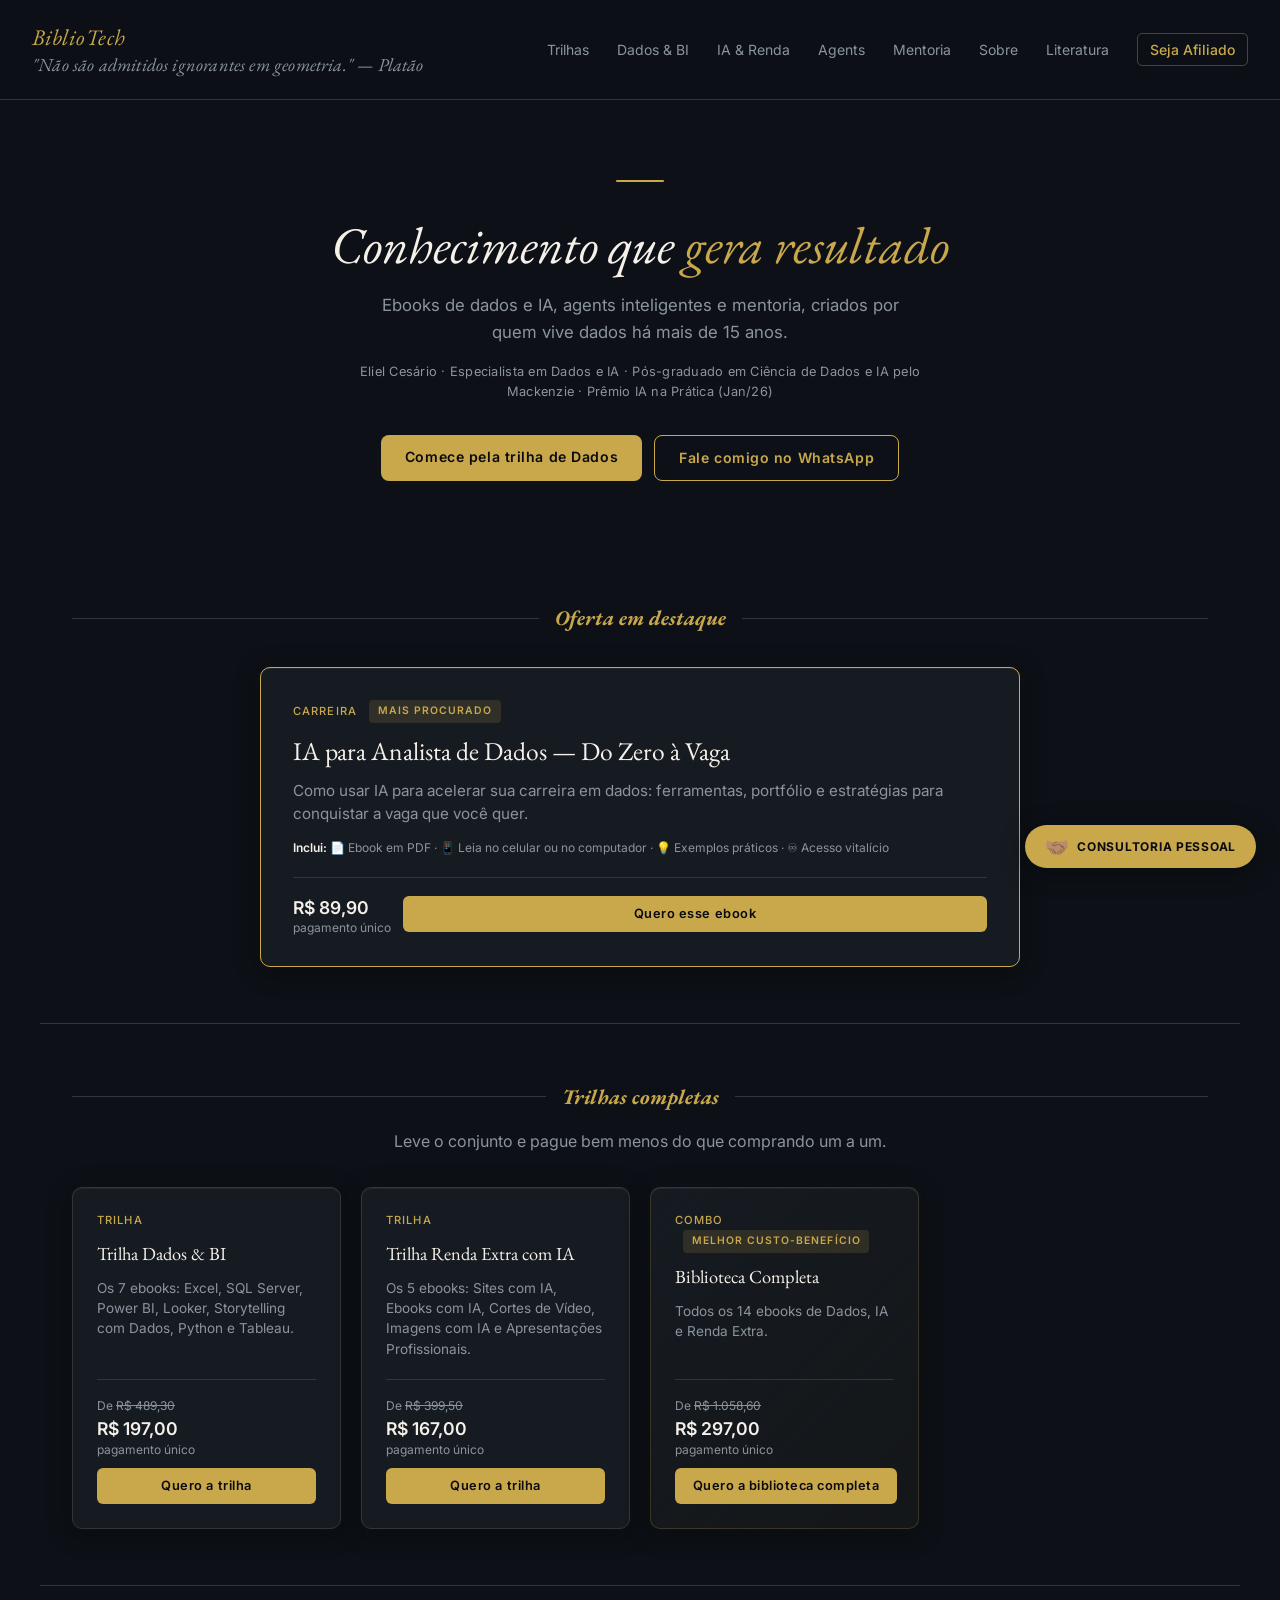
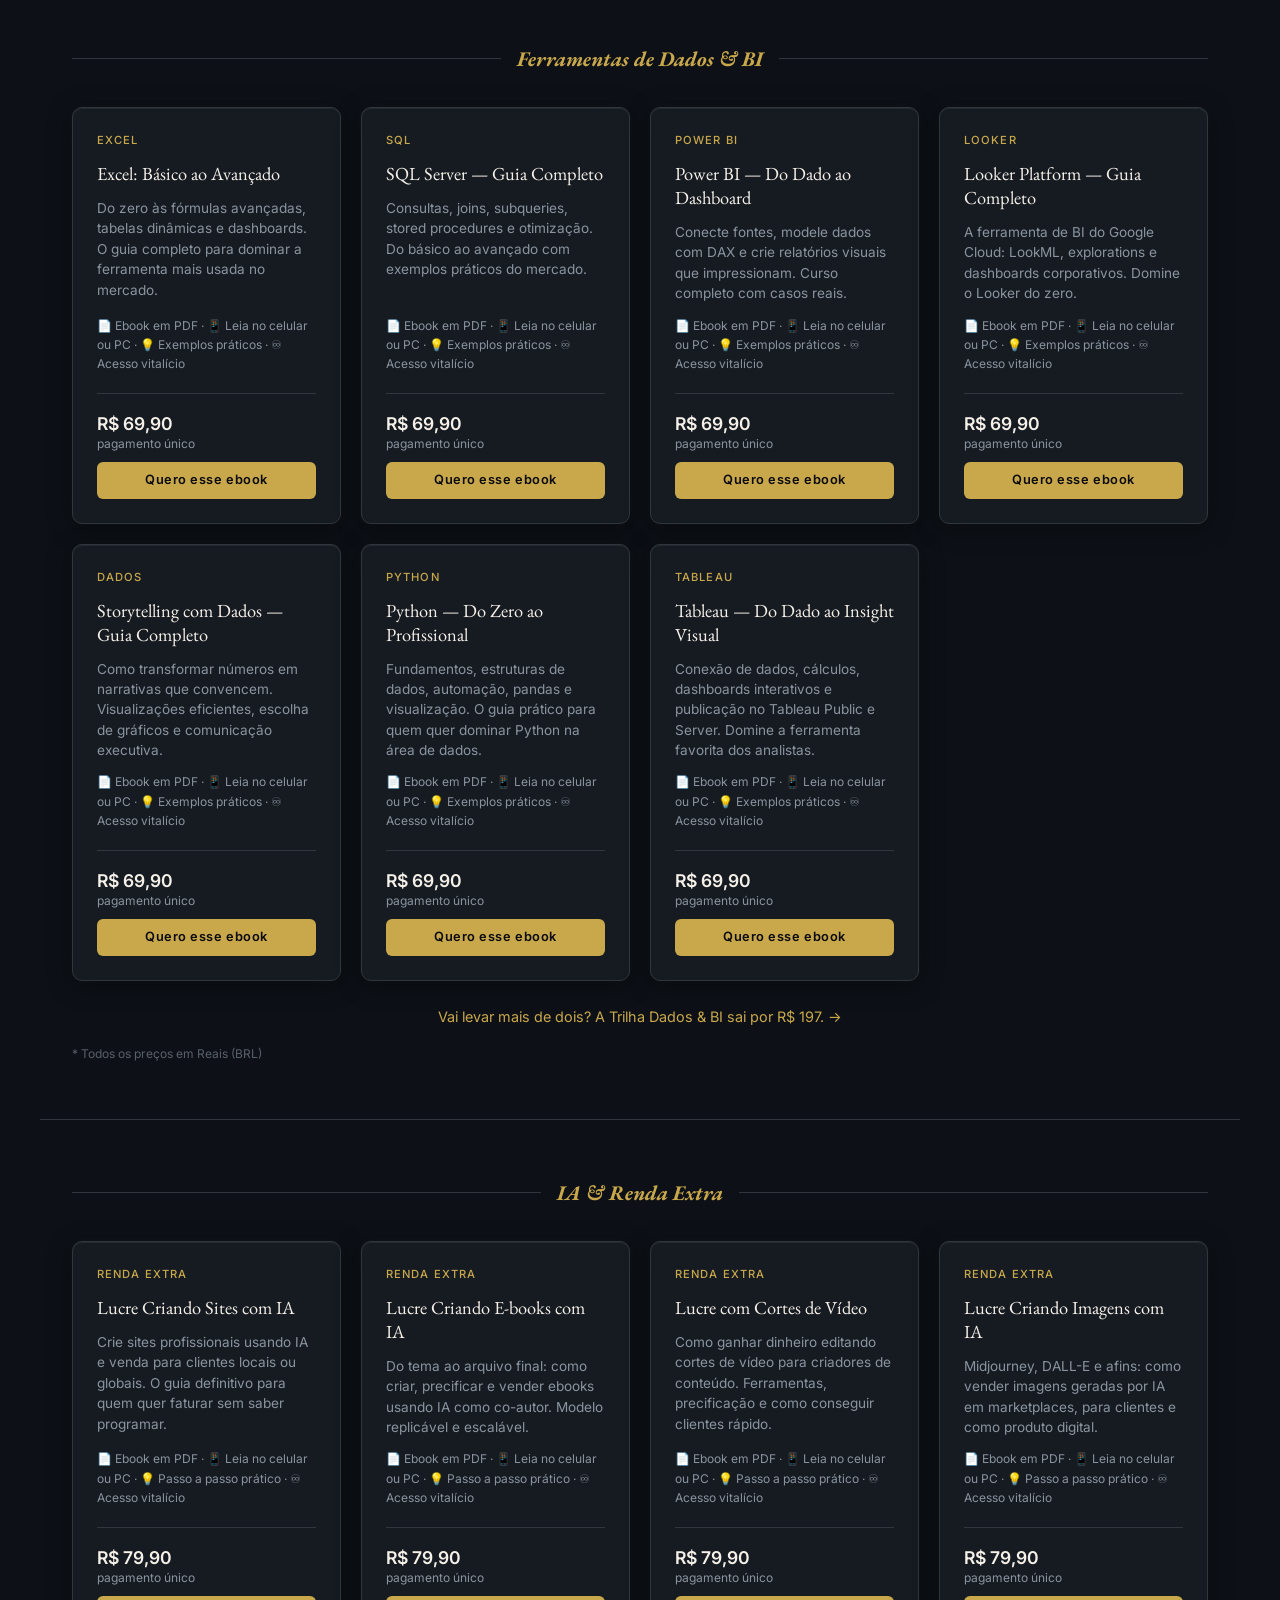
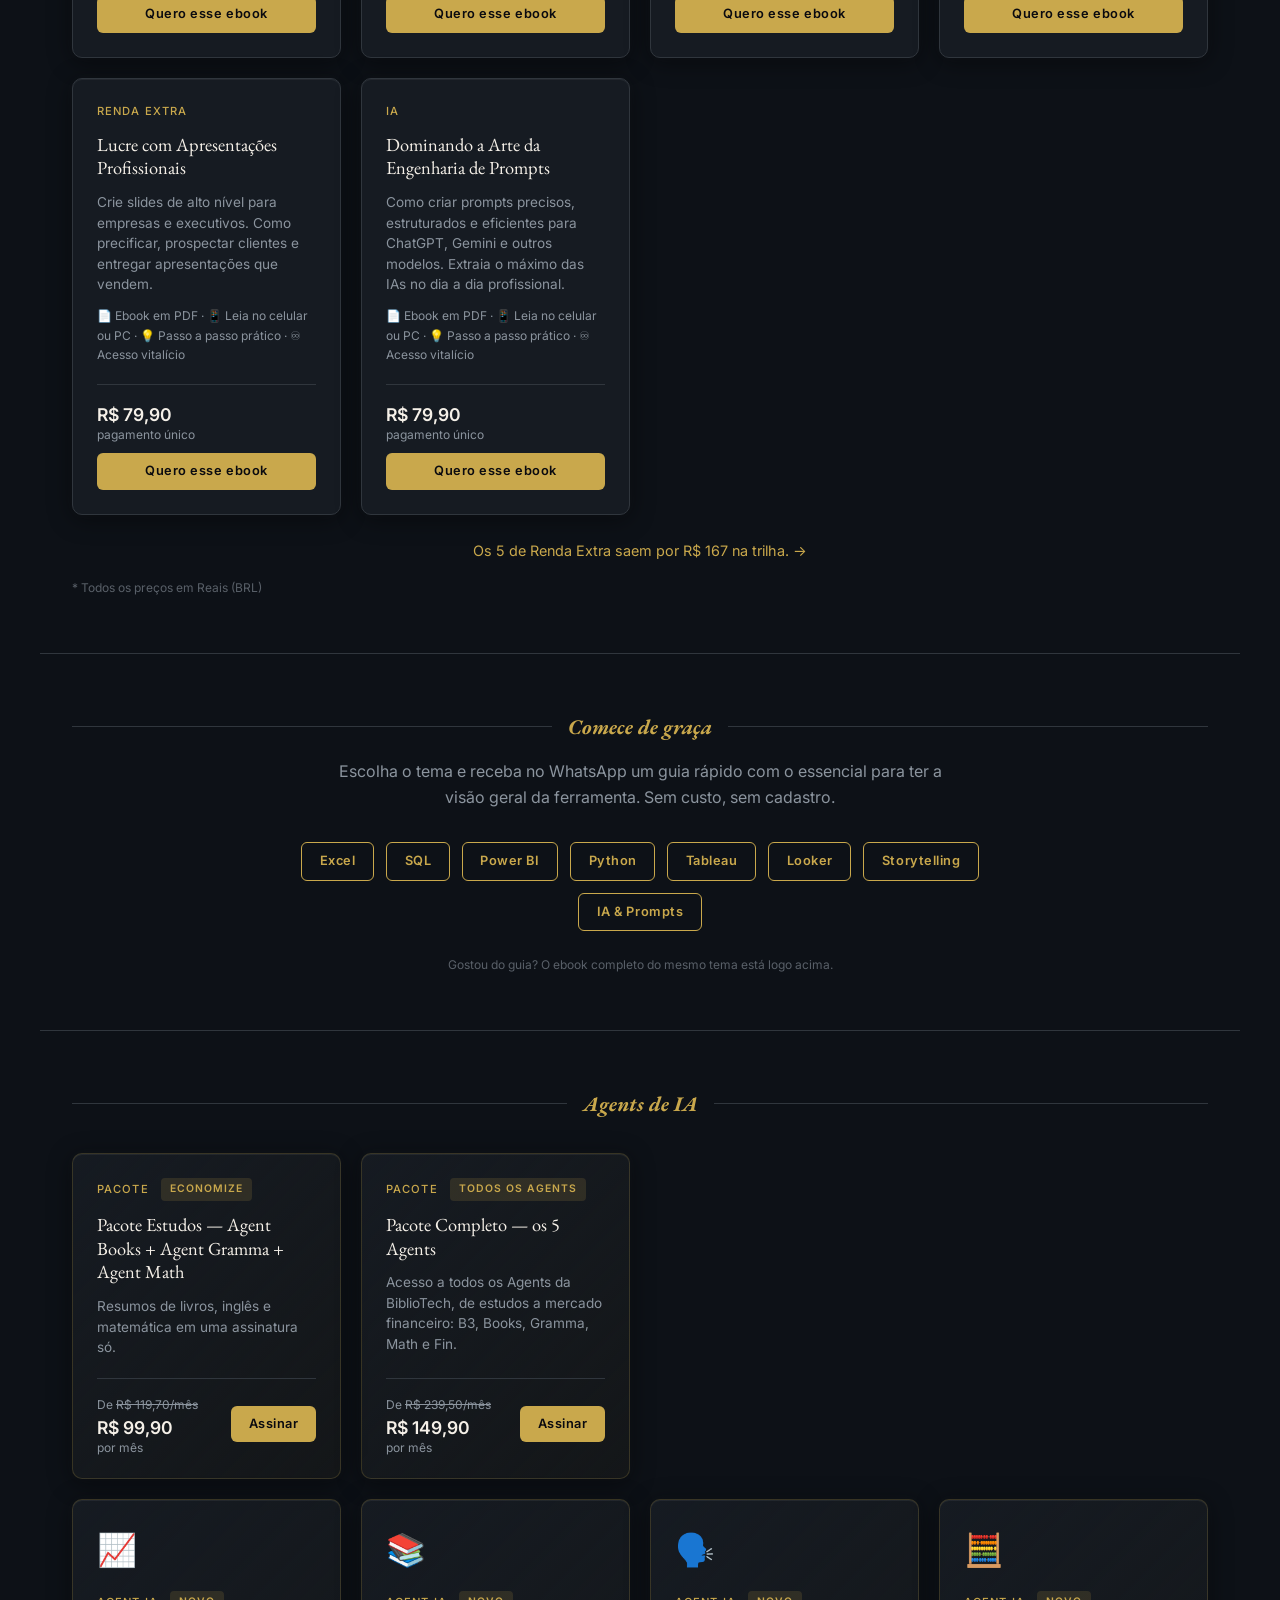
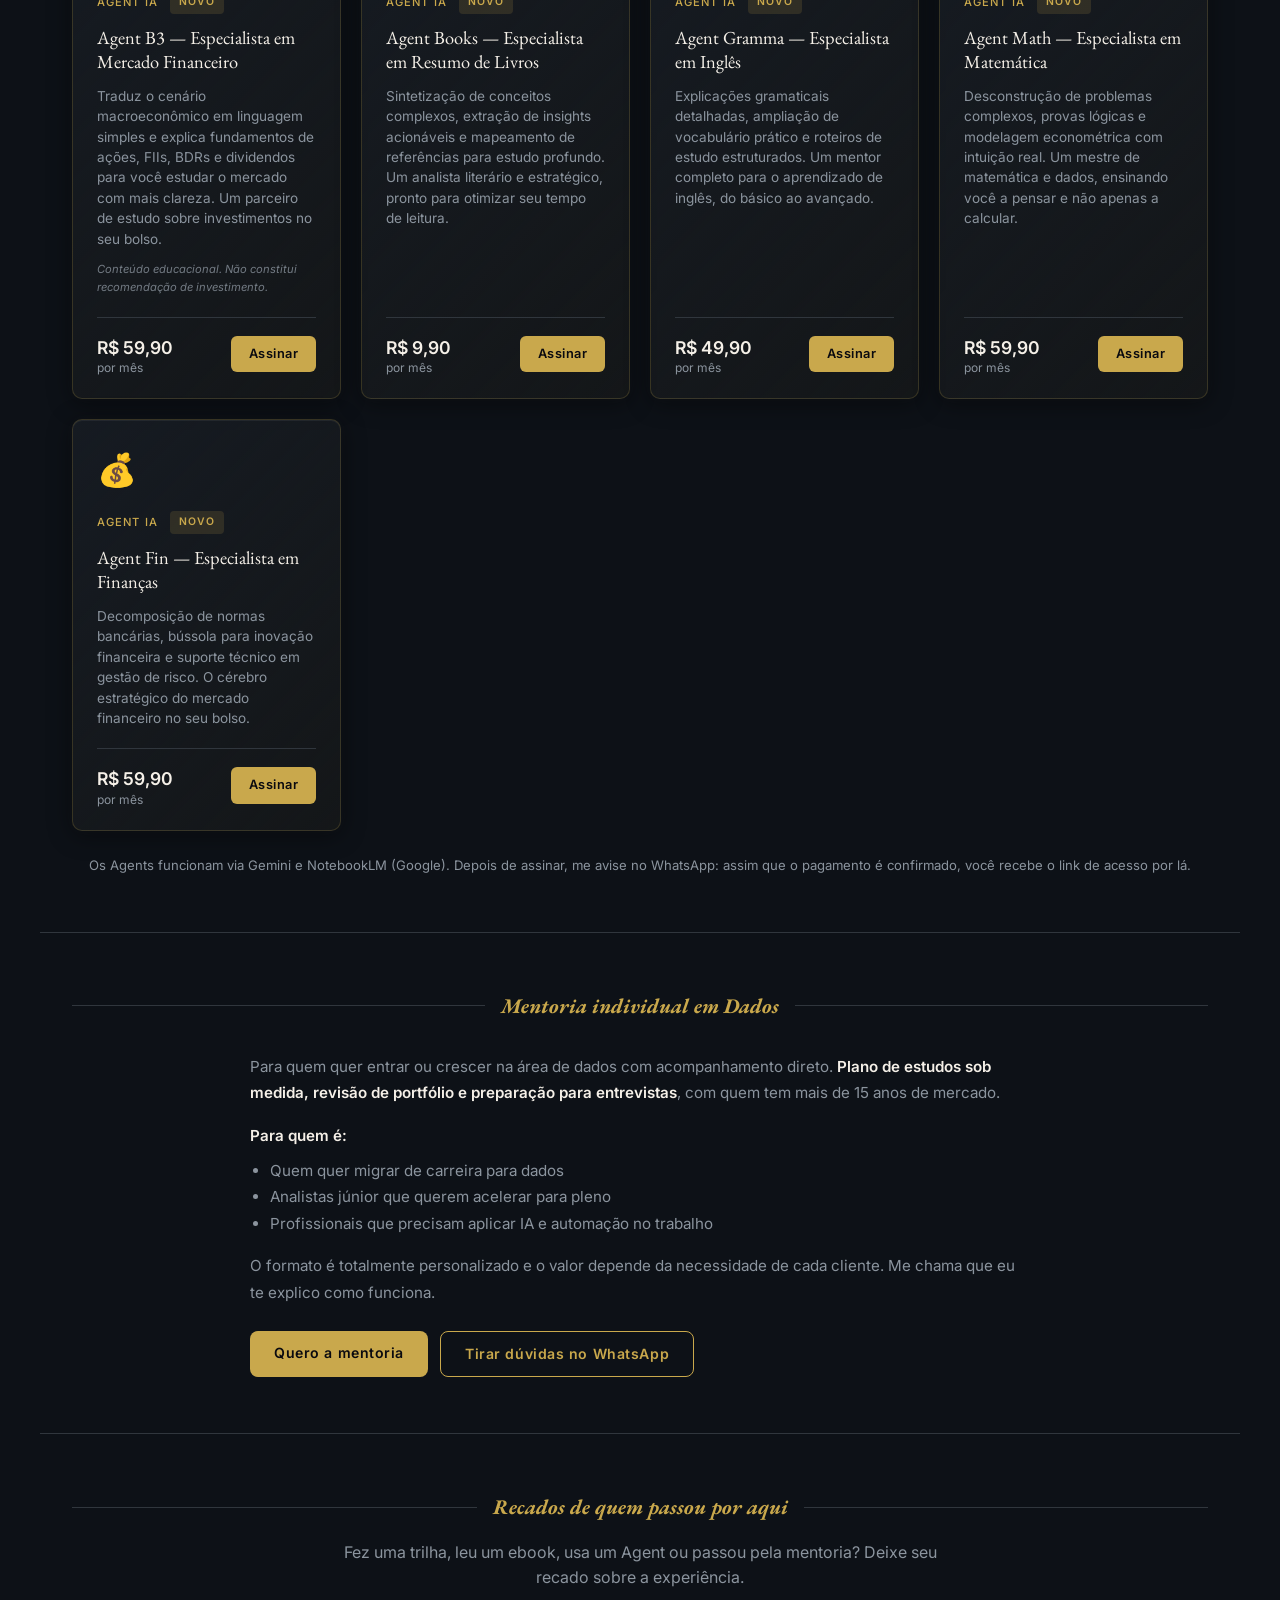
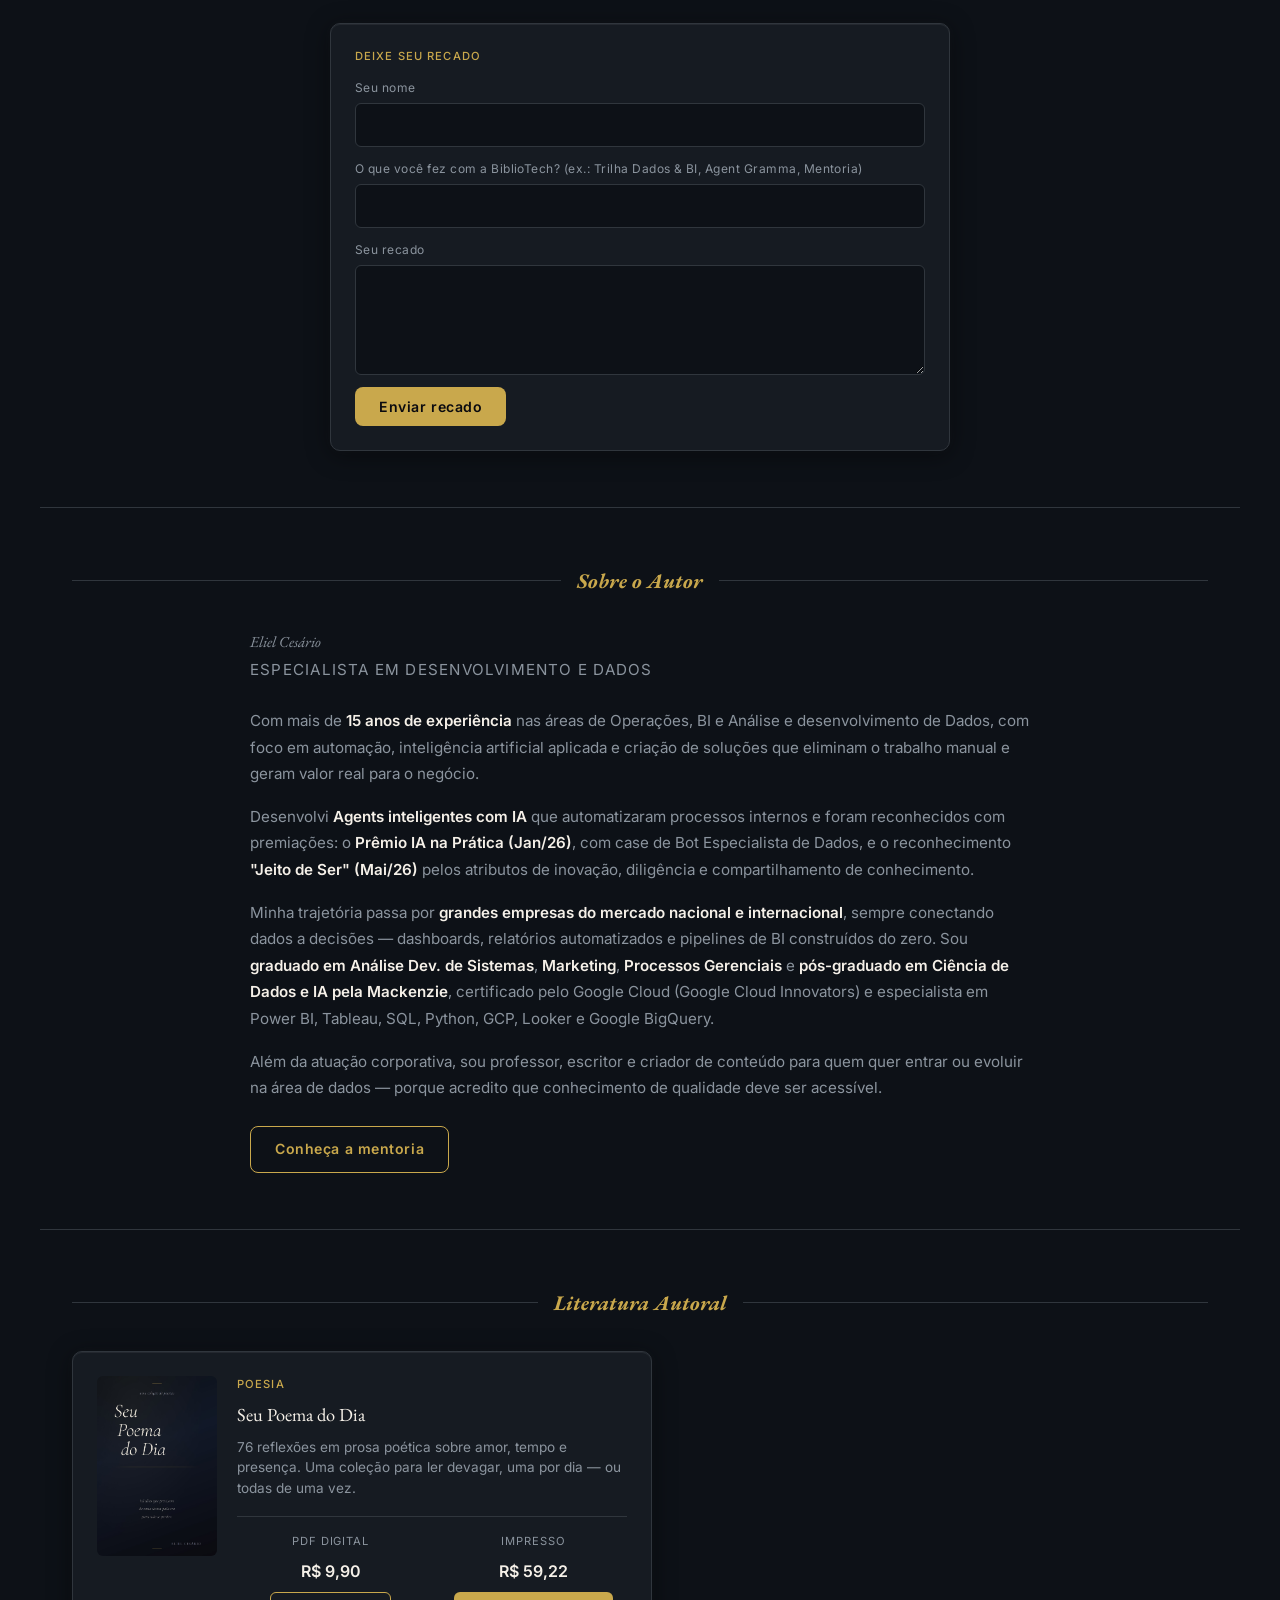
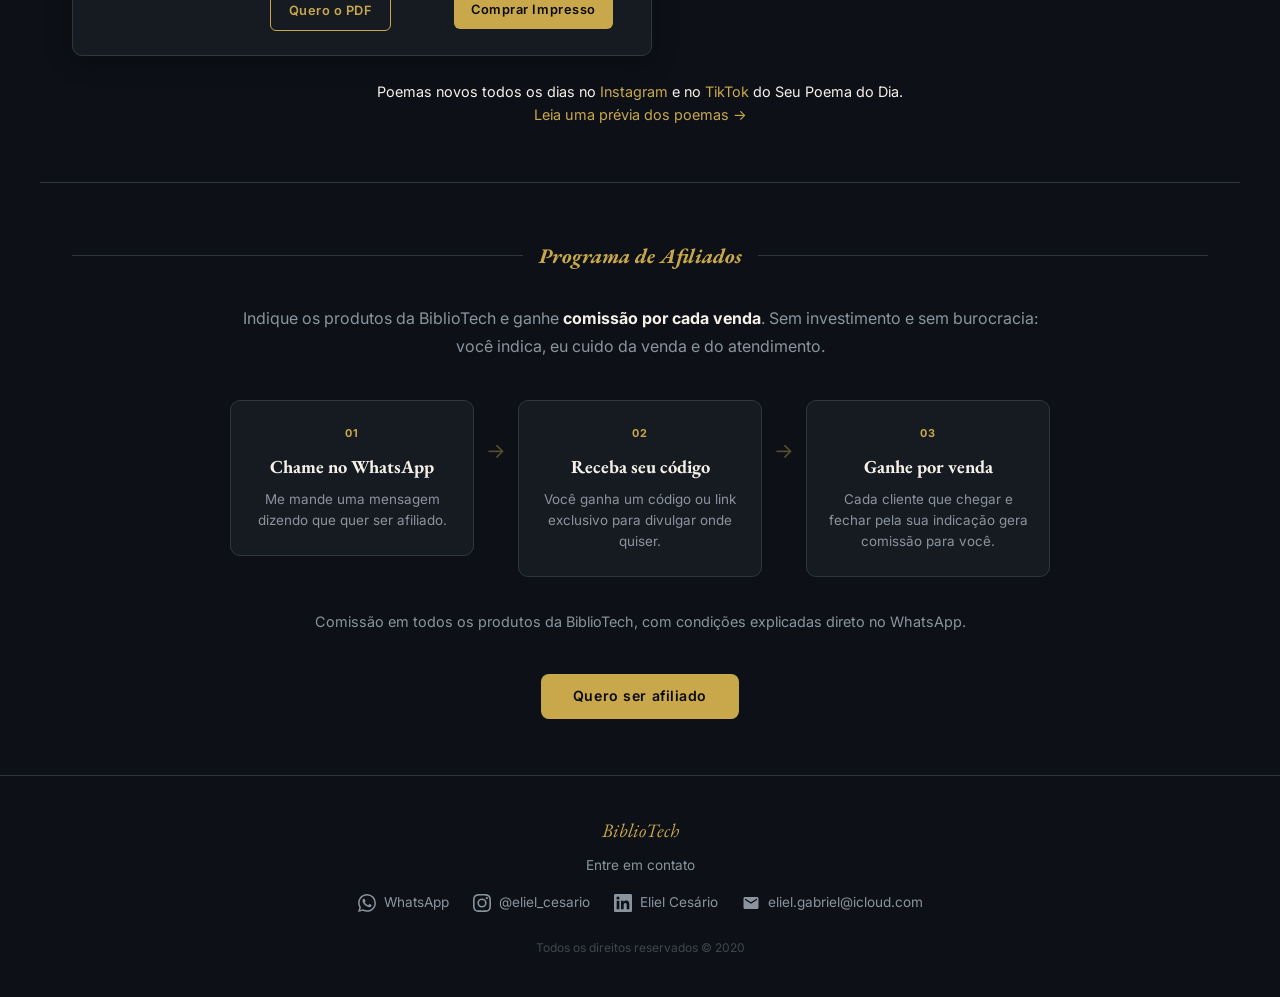
==== commit 7ad7812e: "Add files via upload" ====
--- a/index.html
+++ b/index.html
@@ -1,762 +1,918 @@
-<!DOCTYPE html>
-<html lang="pt-BR">
-<head>
-  <meta charset="UTF-8">
-  <meta name="viewport" content="width=device-width, initial-scale=1.0">
-  <title>BiblioTech — Eliel Cesário</title>
-  <meta name="description" content="Ebooks de dados, IA e renda extra. Acesso a bots inteligentes de investimento. Conteúdo direto ao ponto, feito para quem quer resultados.">
-
-  <!-- Favicon -->
-  <link rel="icon" type="image/png" href="assets/plato.png">
-  <link rel="apple-touch-icon" href="assets/plato.png">
-
-  <!-- Open Graph (WhatsApp, LinkedIn, etc.) -->
-  <meta property="og:type" content="website">
-  <meta property="og:title" content="BiblioTech — Eliel Cesário">
-  <meta property="og:description" content="Ebooks de dados, IA e renda extra. Acesso a bots inteligentes de investimento. Conteúdo direto ao ponto, feito para quem quer resultados.">
-  <meta property="og:image" content="https://elielcesario.github.io/biblioteca-digital/assets/plato.png">
-  <meta property="og:url" content="https://elielcesario.github.io/biblioteca-digital/">
-  <meta property="og:locale" content="pt_BR">
-
-  <!-- Twitter Card -->
-  <meta name="twitter:card" content="summary_large_image">
-  <meta name="twitter:title" content="BiblioTech — Eliel Cesário">
-  <meta name="twitter:description" content="Ebooks de dados, IA e renda extra. Acesso a bots inteligentes de investimento.">
-  <meta name="twitter:image" content="https://elielcesario.github.io/biblioteca-digital/assets/plato.png">
-
-  <link rel="preconnect" href="https://fonts.googleapis.com">
-  <link rel="preconnect" href="https://fonts.gstatic.com" crossorigin>
-  <link href="https://fonts.googleapis.com/css2?family=EB+Garamond:ital,wght@0,400;0,500;1,400;1,500&family=Inter:wght@400;500;600&display=swap" rel="stylesheet">
-  <link rel="stylesheet" href="style.css?v=27">
-  <!-- Estilos das seções novas: só complementam o style.css, usando as mesmas variáveis -->
-  <style>
-    .hero .hero-autoridade { font-size: 0.8rem; letter-spacing: 0.02em; margin: -1.5rem auto 2rem; max-width: 600px; }
-    .hero-botoes { display: flex; flex-wrap: wrap; justify-content: center; gap: 0.75rem; }
-    .hero-botoes.botoes-esquerda { justify-content: flex-start; margin-top: 1.5rem; }
-    .btn-grande { font-size: 0.88rem; padding: 0.7rem 1.5rem; border-radius: 8px; }
-    .secao-sub { text-align: center; color: var(--cinza); max-width: 620px; margin: -1rem auto 2rem; }
-    .card-destaque { max-width: 760px; margin: 0 auto; border-color: var(--dourado); padding: 2rem; }
-    .card-destaque h3 { font-size: 1.6rem; }
-    .card-destaque p { font-size: 0.95rem; }
-    .card-formato { font-size: 0.75rem; color: var(--cinza); line-height: 1.6; }
-    .card-formato strong { color: var(--branco); font-weight: 600; }
-    .preco-de { display: block; font-size: 0.75rem; font-weight: 400; color: var(--cinza); }
-    .chamada-trilha { margin-top: 1.5rem; text-align: center; font-size: 0.9rem; }
-    .chamada-trilha a { color: var(--dourado); }
-    .chamada-trilha a:hover { color: var(--dourado-claro); }
-    .brinde-grade { display: flex; flex-wrap: wrap; justify-content: center; gap: 0.75rem; max-width: 760px; margin: 0 auto; }
-    .brinde-nota { text-align: center; margin-top: 1.5rem; }
-    .grid-pacotes { margin-bottom: 1.25rem; }
-    .card-aviso { font-size: 0.7rem; font-style: italic; color: var(--cinza); opacity: 0.8; }
-    .mentoria-lista { color: var(--cinza); font-size: 0.95rem; line-height: 1.75; margin: -0.5rem 0 1rem 1.25rem; }
-    .afiliado-comissao { margin: 2rem 0 0; font-size: 0.9rem; }
-    #literatura .nota-brl { text-align: center; }
-  </style>
-</head>
-<body>
-
-<!-- ── HEADER ── -->
-<header>
-  <div class="logo-bloco">
-    <span class="logo">BiblioTech</span>
-    <span class="logo-slogan">"Não são admitidos ignorantes em geometria." — Platão</span>
-  </div>
-  <nav>
-    <a href="#trilhas">Trilhas</a>
-    <a href="#dados">Dados & BI</a>
-    <a href="#ia">IA & Renda</a>
-    <a href="#bots">Agents</a>
-    <a href="#mentoria">Mentoria</a>
-    <a href="#sobre">Sobre</a>
-    <a href="#literatura">Literatura</a>
-    <a href="#afiliados" class="nav-afiliado">Seja Afiliado</a>
-  </nav>
-</header>
-
-<!-- ── HERO ── -->
-<section class="hero">
-  <span class="hero-linha"></span>
-  <h1>Conhecimento que <span>gera resultado</span></h1>
-  <p>Ebooks de dados e IA, agents inteligentes e mentoria, criados por quem vive dados há mais de 15 anos.</p>
-  <p class="hero-autoridade">Eliel Cesário · Especialista em Dados e IA · Pós-graduado em Ciência de Dados e IA pelo Mackenzie · Prêmio IA na Prática (Jan/26)</p>
-  <div class="hero-botoes">
-    <a class="btn btn-grande" href="#trilhas">Comece pela trilha de Dados</a>
-    <a class="btn btn-outline btn-grande" href="#" data-whatsapp-msg="Olá, Eliel! Vim pelo site da BiblioTech e queria uma indicação de por onde começar." target="_blank" rel="noopener">Fale comigo no WhatsApp</a>
-  </div>
-</section>
-
-<!-- ── SEÇÃO: OFERTA EM DESTAQUE ── -->
-<section class="secao" id="destaque">
-  <div class="secao-header">
-    <div class="secao-linha"></div>
-    <h2 class="secao-titulo">Oferta em destaque</h2>
-    <div class="secao-linha"></div>
-  </div>
-
-  <article class="card card-destaque">
-    <span class="card-tag">Carreira <span class="badge-novo">Mais procurado</span></span>
-    <h3>IA para Analista de Dados — Do Zero à Vaga</h3>
-    <p>Como usar IA para acelerar sua carreira em dados: ferramentas, portfólio e estratégias para conquistar a vaga que você quer.</p>
-    <div class="card-formato"><strong>Inclui:</strong> 📄 Ebook em PDF · 📱 Leia no celular ou no computador · 💡 Exemplos práticos · ♾️ Acesso vitalício</div>
-    <div class="card-footer">
-      <div class="preco">
-        R$ 89,90<small>pagamento único</small>
-      </div>
-      <a class="btn" href="#" data-whatsapp="IA para Analista de Dados — Do Zero à Vaga" target="_blank" rel="noopener">Quero esse ebook</a>
-    </div>
-  </article>
-</section>
-
-<div class="divider"></div>
-
-<!-- ── SEÇÃO: TRILHAS (COMBOS) ── -->
-<section class="secao" id="trilhas">
-  <div class="secao-header">
-    <div class="secao-linha"></div>
-    <h2 class="secao-titulo">Trilhas completas</h2>
-    <div class="secao-linha"></div>
-  </div>
-  <p class="secao-sub">Leve o conjunto e pague bem menos do que comprando um a um.</p>
-
-  <div class="grid">
-
-    <article class="card">
-      <span class="card-tag">Trilha</span>
-      <h3>Trilha Dados & BI</h3>
-      <p>Os 7 ebooks: Excel, SQL Server, Power BI, Looker, Storytelling com Dados, Python e Tableau.</p>
-      <div class="card-footer">
-        <div class="preco">
-          <span class="preco-de">De <s>R$ 489,30</s></span>
-          R$ 197,00<small>pagamento único</small>
-        </div>
-        <a class="btn" href="#" data-whatsapp="Trilha Dados & BI" target="_blank" rel="noopener">Quero a trilha</a>
-      </div>
-    </article>
-
-    <article class="card">
-      <span class="card-tag">Trilha</span>
-      <h3>Trilha Renda Extra com IA</h3>
-      <p>Os 5 ebooks: Sites com IA, Ebooks com IA, Cortes de Vídeo, Imagens com IA e Apresentações Profissionais.</p>
-      <div class="card-footer">
-        <div class="preco">
-          <span class="preco-de">De <s>R$ 399,50</s></span>
-          R$ 167,00<small>pagamento único</small>
-        </div>
-        <a class="btn" href="#" data-whatsapp="Trilha Renda Extra com IA" target="_blank" rel="noopener">Quero a trilha</a>
-      </div>
-    </article>
-
-    <article class="card card-bot">
-      <span class="card-tag">Combo <span class="badge-novo">Melhor custo-benefício</span></span>
-      <h3>Biblioteca Completa</h3>
-      <p>Todos os 14 ebooks de Dados, IA e Renda Extra.</p>
-      <div class="card-footer">
-        <div class="preco">
-          <span class="preco-de">De <s>R$ 1.058,60</s></span>
-          R$ 297,00<small>pagamento único</small>
-        </div>
-        <a class="btn" href="#" data-whatsapp="Biblioteca Completa BiblioTech" target="_blank" rel="noopener">Quero a biblioteca completa</a>
-      </div>
-    </article>
-
-  </div>
-</section>
-
-<div class="divider"></div>
-
-<!-- ── SEÇÃO: DADOS & BI ── -->
-<section class="secao" id="dados">
-  <div class="secao-header">
-    <div class="secao-linha"></div>
-    <h2 class="secao-titulo">Ferramentas de Dados & BI</h2>
-    <div class="secao-linha"></div>
-  </div>
-
-  <div class="grid">
-
-    <!-- Excel -->
-    <article class="card">
-      <span class="card-tag">Excel</span>
-      <h3>Excel: Básico ao Avançado</h3>
-      <p>Do zero às fórmulas avançadas, tabelas dinâmicas e dashboards. O guia completo para dominar a ferramenta mais usada no mercado.</p>
-      <div class="card-formato">📄 Ebook em PDF · 📱 Leia no celular ou PC · 💡 Exemplos práticos · ♾️ Acesso vitalício</div>
-      <div class="card-footer">
-        <div class="preco">
-          R$ 69,90<small>pagamento único</small>
-        </div>
-        <a class="btn" href="#" data-whatsapp target="_blank" rel="noopener">Quero esse ebook</a>
-      </div>
-    </article>
-
-    <!-- SQL -->
-    <article class="card">
-      <span class="card-tag">SQL</span>
-      <h3>SQL Server — Guia Completo</h3>
-      <p>Consultas, joins, subqueries, stored procedures e otimização. Do básico ao avançado com exemplos práticos do mercado.</p>
-      <div class="card-formato">📄 Ebook em PDF · 📱 Leia no celular ou PC · 💡 Exemplos práticos · ♾️ Acesso vitalício</div>
-      <div class="card-footer">
-        <div class="preco">
-          R$ 69,90<small>pagamento único</small>
-        </div>
-        <a class="btn" href="#" data-whatsapp target="_blank" rel="noopener">Quero esse ebook</a>
-      </div>
-    </article>
-
-    <!-- Power BI -->
-    <article class="card">
-      <span class="card-tag">Power BI</span>
-      <h3>Power BI — Do Dado ao Dashboard</h3>
-      <p>Conecte fontes, modele dados com DAX e crie relatórios visuais que impressionam. Curso completo com casos reais.</p>
-      <div class="card-formato">📄 Ebook em PDF · 📱 Leia no celular ou PC · 💡 Exemplos práticos · ♾️ Acesso vitalício</div>
-      <div class="card-footer">
-        <div class="preco">
-          R$ 69,90<small>pagamento único</small>
-        </div>
-        <a class="btn" href="#" data-whatsapp target="_blank" rel="noopener">Quero esse ebook</a>
-      </div>
-    </article>
-
-    <!-- Looker -->
-    <article class="card">
-      <span class="card-tag">Looker</span>
-      <h3>Looker Platform — Guia Completo</h3>
-      <p>A ferramenta de BI do Google Cloud: LookML, explorations e dashboards corporativos. Domine o Looker do zero.</p>
-      <div class="card-formato">📄 Ebook em PDF · 📱 Leia no celular ou PC · 💡 Exemplos práticos · ♾️ Acesso vitalício</div>
-      <div class="card-footer">
-        <div class="preco">
-          R$ 69,90<small>pagamento único</small>
-        </div>
-        <a class="btn" href="#" data-whatsapp target="_blank" rel="noopener">Quero esse ebook</a>
-      </div>
-    </article>
-
-    <!-- Storytelling -->
-    <article class="card">
-      <span class="card-tag">Dados</span>
-      <h3>Storytelling com Dados — Guia Completo</h3>
-      <p>Como transformar números em narrativas que convencem. Visualizações eficientes, escolha de gráficos e comunicação executiva.</p>
-      <div class="card-formato">📄 Ebook em PDF · 📱 Leia no celular ou PC · 💡 Exemplos práticos · ♾️ Acesso vitalício</div>
-      <div class="card-footer">
-        <div class="preco">
-          R$ 69,90<small>pagamento único</small>
-        </div>
-        <a class="btn" href="#" data-whatsapp target="_blank" rel="noopener">Quero esse ebook</a>
-      </div>
-    </article>
-
-    <!-- Python -->
-    <article class="card">
-      <span class="card-tag">Python</span>
-      <h3>Python — Do Zero ao Profissional</h3>
-      <p>Fundamentos, estruturas de dados, automação, pandas e visualização. O guia prático para quem quer dominar Python na área de dados.</p>
-      <div class="card-formato">📄 Ebook em PDF · 📱 Leia no celular ou PC · 💡 Exemplos práticos · ♾️ Acesso vitalício</div>
-      <div class="card-footer">
-        <div class="preco">
-          R$ 69,90<small>pagamento único</small>
-        </div>
-        <a class="btn" href="#" data-whatsapp target="_blank" rel="noopener">Quero esse ebook</a>
-      </div>
-    </article>
-
-    <!-- Tableau -->
-    <article class="card">
-      <span class="card-tag">Tableau</span>
-      <h3>Tableau — Do Dado ao Insight Visual</h3>
-      <p>Conexão de dados, cálculos, dashboards interativos e publicação no Tableau Public e Server. Domine a ferramenta favorita dos analistas.</p>
-      <div class="card-formato">📄 Ebook em PDF · 📱 Leia no celular ou PC · 💡 Exemplos práticos · ♾️ Acesso vitalício</div>
-      <div class="card-footer">
-        <div class="preco">
-          R$ 69,90<small>pagamento único</small>
-        </div>
-        <a class="btn" href="#" data-whatsapp target="_blank" rel="noopener">Quero esse ebook</a>
-      </div>
-    </article>
-
-  </div>
-  <p class="chamada-trilha"><a href="#trilhas">Vai levar mais de dois? A Trilha Dados & BI sai por R$ 197. →</a></p>
-  <p class="nota-brl">* Todos os preços em Reais (BRL)</p>
-</section>
-
-<div class="divider"></div>
-
-<!-- ── SEÇÃO: IA & RENDA ── -->
-<section class="secao" id="ia">
-  <div class="secao-header">
-    <div class="secao-linha"></div>
-    <h2 class="secao-titulo">IA & Renda Extra</h2>
-    <div class="secao-linha"></div>
-  </div>
-
-  <div class="grid">
-
-    <!-- IA para Analista de Dados: está na Oferta em destaque, no topo da página -->
-
-    <!-- Lucre com Sites -->
-    <article class="card">
-      <span class="card-tag">Renda Extra</span>
-      <h3>Lucre Criando Sites com IA</h3>
-      <p>Crie sites profissionais usando IA e venda para clientes locais ou globais. O guia definitivo para quem quer faturar sem saber programar.</p>
-      <div class="card-formato">📄 Ebook em PDF · 📱 Leia no celular ou PC · 💡 Passo a passo prático · ♾️ Acesso vitalício</div>
-      <div class="card-footer">
-        <div class="preco">
-          R$ 79,90<small>pagamento único</small>
-        </div>
-        <a class="btn" href="#" data-whatsapp target="_blank" rel="noopener">Quero esse ebook</a>
-      </div>
-    </article>
-
-    <!-- Lucre com Ebooks -->
-    <article class="card">
-      <span class="card-tag">Renda Extra</span>
-      <h3>Lucre Criando E-books com IA</h3>
-      <p>Do tema ao arquivo final: como criar, precificar e vender ebooks usando IA como co-autor. Modelo replicável e escalável.</p>
-      <div class="card-formato">📄 Ebook em PDF · 📱 Leia no celular ou PC · 💡 Passo a passo prático · ♾️ Acesso vitalício</div>
-      <div class="card-footer">
-        <div class="preco">
-          R$ 79,90<small>pagamento único</small>
-        </div>
-        <a class="btn" href="#" data-whatsapp target="_blank" rel="noopener">Quero esse ebook</a>
-      </div>
-    </article>
-
-    <!-- Lucre com Vídeos -->
-    <article class="card">
-      <span class="card-tag">Renda Extra</span>
-      <h3>Lucre com Cortes de Vídeo</h3>
-      <p>Como ganhar dinheiro editando cortes de vídeo para criadores de conteúdo. Ferramentas, precificação e como conseguir clientes rápido.</p>
-      <div class="card-formato">📄 Ebook em PDF · 📱 Leia no celular ou PC · 💡 Passo a passo prático · ♾️ Acesso vitalício</div>
-      <div class="card-footer">
-        <div class="preco">
-          R$ 79,90<small>pagamento único</small>
-        </div>
-        <a class="btn" href="#" data-whatsapp target="_blank" rel="noopener">Quero esse ebook</a>
-      </div>
-    </article>
-
-    <!-- Lucre com Imagens -->
-    <article class="card">
-      <span class="card-tag">Renda Extra</span>
-      <h3>Lucre Criando Imagens com IA</h3>
-      <p>Midjourney, DALL-E e afins: como vender imagens geradas por IA em marketplaces, para clientes e como produto digital.</p>
-      <div class="card-formato">📄 Ebook em PDF · 📱 Leia no celular ou PC · 💡 Passo a passo prático · ♾️ Acesso vitalício</div>
-      <div class="card-footer">
-        <div class="preco">
-          R$ 79,90<small>pagamento único</small>
-        </div>
-        <a class="btn" href="#" data-whatsapp target="_blank" rel="noopener">Quero esse ebook</a>
-      </div>
-    </article>
-
-    <!-- Lucre com Apresentações -->
-    <article class="card">
-      <span class="card-tag">Renda Extra</span>
-      <h3>Lucre com Apresentações Profissionais</h3>
-      <p>Crie slides de alto nível para empresas e executivos. Como precificar, prospectar clientes e entregar apresentações que vendem.</p>
-      <div class="card-formato">📄 Ebook em PDF · 📱 Leia no celular ou PC · 💡 Passo a passo prático · ♾️ Acesso vitalício</div>
-      <div class="card-footer">
-        <div class="preco">
-          R$ 79,90<small>pagamento único</small>
-        </div>
-        <a class="btn" href="#" data-whatsapp target="_blank" rel="noopener">Quero esse ebook</a>
-      </div>
-    </article>
-
-    <!-- Dominando Prompts -->
-    <article class="card">
-      <span class="card-tag">IA</span>
-      <h3>Dominando a Arte da Engenharia de Prompts</h3>
-      <p>Como criar prompts precisos, estruturados e eficientes para ChatGPT, Gemini e outros modelos. Extraia o máximo das IAs no dia a dia profissional.</p>
-      <div class="card-formato">📄 Ebook em PDF · 📱 Leia no celular ou PC · 💡 Passo a passo prático · ♾️ Acesso vitalício</div>
-      <div class="card-footer">
-        <div class="preco">
-          R$ 79,90<small>pagamento único</small>
-        </div>
-        <a class="btn" href="#" data-whatsapp target="_blank" rel="noopener">Quero esse ebook</a>
-      </div>
-    </article>
-
-  </div>
-  <p class="chamada-trilha"><a href="#trilhas">Os 5 de Renda Extra saem por R$ 167 na trilha. →</a></p>
-  <p class="nota-brl">* Todos os preços em Reais (BRL)</p>
-</section>
-
-<div class="divider"></div>
-
-<!-- ── SEÇÃO: BRINDE GRATUITO ── -->
-<section class="secao" id="brinde">
-  <div class="secao-header">
-    <div class="secao-linha"></div>
-    <h2 class="secao-titulo">Comece de graça</h2>
-    <div class="secao-linha"></div>
-  </div>
-  <p class="secao-sub">Escolha o tema e receba no WhatsApp um guia rápido com o essencial para ter a visão geral da ferramenta. Sem custo, sem cadastro.</p>
-
-  <div class="brinde-grade">
-    <a class="btn btn-outline" href="#" data-whatsapp-msg="Olá, Eliel! Vim pelo site da BiblioTech e quero o guia grátis: 10 Fórmulas de Excel que Todo Analista Usa" target="_blank" rel="noopener">Excel</a>
-    <a class="btn btn-outline" href="#" data-whatsapp-msg="Olá, Eliel! Vim pelo site da BiblioTech e quero o guia grátis: 10 Consultas SQL Essenciais" target="_blank" rel="noopener">SQL</a>
-    <a class="btn btn-outline" href="#" data-whatsapp-msg="Olá, Eliel! Vim pelo site da BiblioTech e quero o guia grátis: 10 Medidas DAX para o Dia a Dia" target="_blank" rel="noopener">Power BI</a>
-    <a class="btn btn-outline" href="#" data-whatsapp-msg="Olá, Eliel! Vim pelo site da BiblioTech e quero o guia grátis: 10 Comandos de Pandas para Análise de Dados" target="_blank" rel="noopener">Python</a>
-    <a class="btn btn-outline" href="#" data-whatsapp-msg="Olá, Eliel! Vim pelo site da BiblioTech e quero o guia grátis: 10 Cálculos Essenciais no Tableau" target="_blank" rel="noopener">Tableau</a>
-    <a class="btn btn-outline" href="#" data-whatsapp-msg="Olá, Eliel! Vim pelo site da BiblioTech e quero o guia grátis: 10 Conceitos de LookML para Começar" target="_blank" rel="noopener">Looker</a>
-    <a class="btn btn-outline" href="#" data-whatsapp-msg="Olá, Eliel! Vim pelo site da BiblioTech e quero o guia grátis: 10 Regras para Contar Histórias com Dados" target="_blank" rel="noopener">Storytelling</a>
-    <a class="btn btn-outline" href="#" data-whatsapp-msg="Olá, Eliel! Vim pelo site da BiblioTech e quero o guia grátis: 10 Prompts para Analistas de Dados" target="_blank" rel="noopener">IA & Prompts</a>
-  </div>
-  <p class="nota-brl brinde-nota">Gostou do guia? O ebook completo do mesmo tema está logo acima.</p>
-</section>
-
-<div class="divider"></div>
-
-<!-- ── SEÇÃO: AGENTS ── -->
-<section class="secao" id="bots">
-  <div class="secao-header">
-    <div class="secao-linha"></div>
-    <h2 class="secao-titulo">Agents de IA</h2>
-    <div class="secao-linha"></div>
-  </div>
-
-  <!-- Pacotes -->
-  <div class="grid grid-pacotes">
-
-    <article class="card card-bot">
-      <span class="card-tag">Pacote <span class="badge-novo">Economize</span></span>
-      <h3>Pacote Estudos — Agent Books + Agent Gramma + Agent Math</h3>
-      <p>Resumos de livros, inglês e matemática em uma assinatura só.</p>
-      <div class="card-footer">
-        <div class="preco">
-          <span class="preco-de">De <s>R$ 119,70/mês</s></span>
-          R$ 99,90<small>por mês</small>
-        </div>
-        <a class="btn" href="https://mpago.la/17haw8T" target="_blank" rel="noopener">Assinar</a>
-      </div>
-    </article>
-
-    <article class="card card-bot">
-      <span class="card-tag">Pacote <span class="badge-novo">Todos os Agents</span></span>
-      <h3>Pacote Completo — os 5 Agents</h3>
-      <p>Acesso a todos os Agents da BiblioTech, de estudos a mercado financeiro: B3, Books, Gramma, Math e Fin.</p>
-      <div class="card-footer">
-        <div class="preco">
-          <span class="preco-de">De <s>R$ 239,50/mês</s></span>
-          R$ 149,90<small>por mês</small>
-        </div>
-        <a class="btn" href="https://mpago.la/2JAPNGt" target="_blank" rel="noopener">Assinar</a>
-      </div>
-    </article>
-
-  </div>
-
-  <div class="grid">
-
-    <!-- Agent B3 -->
-    <article class="card card-bot">
-      <div class="bot-icone">📈</div>
-      <span class="card-tag">Agent IA <span class="badge-novo">Novo</span></span>
-      <h3>Agent B3 — Especialista em Mercado Financeiro</h3>
-      <p>Traduz o cenário macroeconômico em linguagem simples e explica fundamentos de ações, FIIs, BDRs e dividendos para você estudar o mercado com mais clareza. Um parceiro de estudo sobre investimentos no seu bolso.</p>
-      <div class="card-aviso">Conteúdo educacional. Não constitui recomendação de investimento.</div>
-      <div class="card-footer">
-        <div class="preco">
-          R$ 59,90<small>por mês</small>
-        </div>
-        <a class="btn" href="https://www.mercadopago.com.br/subscriptions/checkout?preapproval_plan_id=faa207a1d5c542ee86a18de6c49357cd" target="_blank" rel="noopener">Assinar</a>
-      </div>
-    </article>
-
-    <!-- Agent Books -->
-    <article class="card card-bot">
-      <div class="bot-icone">📚</div>
-      <span class="card-tag">Agent IA <span class="badge-novo">Novo</span></span>
-      <h3>Agent Books — Especialista em Resumo de Livros</h3>
-      <p>Sintetização de conceitos complexos, extração de insights acionáveis e mapeamento de referências para estudo profundo. Um analista literário e estratégico, pronto para otimizar seu tempo de leitura.</p>
-      <div class="card-footer">
-        <div class="preco">
-          R$ 9,90<small>por mês</small>
-        </div>
-        <a class="btn" href="https://www.mercadopago.com.br/subscriptions/checkout?preapproval_plan_id=e147ac4961c34712a3c7401cd1836ab8" target="_blank" rel="noopener">Assinar</a>
-      </div>
-    </article>
-
-    <!-- Agent Gramma -->
-    <article class="card card-bot">
-      <div class="bot-icone">🗣️</div>
-      <span class="card-tag">Agent IA <span class="badge-novo">Novo</span></span>
-      <h3>Agent Gramma — Especialista em Inglês</h3>
-      <p>Explicações gramaticais detalhadas, ampliação de vocabulário prático e roteiros de estudo estruturados. Um mentor completo para o aprendizado de inglês, do básico ao avançado.</p>
-      <div class="card-footer">
-        <div class="preco">
-          R$ 49,90<small>por mês</small>
-        </div>
-        <a class="btn" href="https://mpago.la/2LsVTCc" target="_blank" rel="noopener">Assinar</a>
-      </div>
-    </article>
-
-    <!-- Agent Math -->
-    <article class="card card-bot">
-      <div class="bot-icone">🧮</div>
-      <span class="card-tag">Agent IA <span class="badge-novo">Novo</span></span>
-      <h3>Agent Math — Especialista em Matemática</h3>
-      <p>Desconstrução de problemas complexos, provas lógicas e modelagem econométrica com intuição real. Um mestre de matemática e dados, ensinando você a pensar e não apenas a calcular.</p>
-      <div class="card-footer">
-        <div class="preco">
-          R$ 59,90<small>por mês</small>
-        </div>
-        <a class="btn" href="https://mpago.la/1Qqqz7k" target="_blank" rel="noopener">Assinar</a>
-      </div>
-    </article>
-
-    <!-- Agent Fin -->
-    <article class="card card-bot">
-      <div class="bot-icone">💰</div>
-      <span class="card-tag">Agent IA <span class="badge-novo">Novo</span></span>
-      <h3>Agent Fin — Especialista em Finanças</h3>
-      <p>Decomposição de normas bancárias, bússola para inovação financeira e suporte técnico em gestão de risco. O cérebro estratégico do mercado financeiro no seu bolso.</p>
-      <div class="card-footer">
-        <div class="preco">
-          R$ 59,90<small>por mês</small>
-        </div>
-        <a class="btn" href="https://mpago.la/1RuhTSs" target="_blank" rel="noopener">Assinar</a>
-      </div>
-    </article>
-
-  </div>
-
-  <p style="margin-top: 1.5rem; font-size: 0.82rem; color: var(--cinza); text-align: center;">
-    Os Agents funcionam via Gemini e NotebookLM (Google). Após a confirmação do pagamento, você recebe o link de acesso por WhatsApp.
-  </p>
-</section>
-
-<div class="divider"></div>
-
-<!-- ── SEÇÃO: MENTORIA / CONSULTORIA ── -->
-<section class="secao" id="mentoria">
-  <div class="secao-header">
-    <div class="secao-linha"></div>
-    <h2 class="secao-titulo">Mentoria individual em Dados</h2>
-    <div class="secao-linha"></div>
-  </div>
-
-  <div class="sobre-bloco">
-    <div class="sobre-texto">
-      <p>Para quem quer entrar ou crescer na área de dados com acompanhamento direto. <strong>Plano de estudos sob medida, revisão de portfólio e preparação para entrevistas</strong>, com quem tem mais de 15 anos de mercado.</p>
-      <p><strong>Para quem é:</strong></p>
-      <ul class="mentoria-lista">
-        <li>Quem quer migrar de carreira para dados</li>
-        <li>Analistas júnior que querem acelerar para pleno</li>
-        <li>Profissionais que precisam aplicar IA e automação no trabalho</li>
-      </ul>
-      <p>Formato e valor combinados de acordo com seu objetivo. Me chama que eu te explico como funciona.</p>
-      <div class="hero-botoes botoes-esquerda">
-        <a class="btn btn-grande" href="https://mpago.la/1xjbo4T" target="_blank" rel="noopener">Quero a mentoria</a>
-        <a class="btn btn-outline btn-grande" href="#" data-whatsapp="Mentoria individual" target="_blank" rel="noopener">Tirar dúvidas no WhatsApp</a>
-      </div>
-    </div>
-  </div>
-</section>
-
-<!-- ── SEÇÃO: DEPOIMENTOS (oculta até ter pelo menos 2 depoimentos reais) ── -->
-<div hidden>
-  <div class="divider"></div>
-  <section class="secao" id="depoimentos">
-    <div class="secao-header">
-      <div class="secao-linha"></div>
-      <h2 class="secao-titulo">Quem já passou por aqui</h2>
-      <div class="secao-linha"></div>
-    </div>
-
-    <div class="grid">
-      <article class="card">
-        <!-- [PREENCHER] contexto curto, ex.: "Aluno da mentoria" -->
-        <span class="card-tag"></span>
-        <!-- [PREENCHER] nome -->
-        <h3></h3>
-        <!-- [PREENCHER] depoimento real -->
-        <p></p>
-      </article>
-      <article class="card">
-        <!-- [PREENCHER] contexto curto -->
-        <span class="card-tag"></span>
-        <!-- [PREENCHER] nome -->
-        <h3></h3>
-        <!-- [PREENCHER] depoimento real -->
-        <p></p>
-      </article>
-      <article class="card">
-        <!-- [PREENCHER] contexto curto -->
-        <span class="card-tag"></span>
-        <!-- [PREENCHER] nome -->
-        <h3></h3>
-        <!-- [PREENCHER] depoimento real -->
-        <p></p>
-      </article>
-    </div>
-  </section>
-</div>
-
-<div class="divider"></div>
-
-<!-- ── SEÇÃO: SOBRE ── -->
-<section class="secao" id="sobre">
-  <div class="secao-header">
-    <div class="secao-linha"></div>
-    <h2 class="secao-titulo">Sobre o Autor</h2>
-    <div class="secao-linha"></div>
-  </div>
-
-  <div class="sobre-bloco">
-    <div class="sobre-texto">
-      <p class="sobre-nome">Eliel Cesário</p>
-      <p class="sobre-cargo">Especialista em Desenvolvimento e Dados</p>
-      <p>Com mais de <strong>15 anos de experiência</strong> nas áreas de Operações, BI e Análise e desenvolvimento de Dados, com foco em automação, inteligência artificial aplicada e criação de soluções que eliminam o trabalho manual e geram valor real para o negócio.</p>
-      <p>Desenvolvi <strong>Agents inteligentes com IA</strong> que automatizaram processos internos e foram reconhecidos com premiações: o <strong>Prêmio IA na Prática (Jan/26)</strong>, com case de Bot Especialista de Dados, e o reconhecimento <strong>"Jeito de Ser" (Mai/26)</strong> pelos atributos de inovação, diligência e compartilhamento de conhecimento.</p>
-      <p>Minha trajetória passa por <strong>grandes empresas do mercado nacional e internacional</strong>, sempre conectando dados a decisões — dashboards, relatórios automatizados e pipelines de BI construídos do zero. Sou <strong>graduado em Análise Dev. de Sistemas</strong>, <strong>Marketing</strong>, <strong>Processos Gerenciais</strong> e <strong>pós-graduado em Ciência de Dados e IA pela Mackenzie</strong>, certificado pelo Google Cloud (Google Cloud Innovators) e especialista em Power BI, Tableau, SQL, Python, GCP, Looker e Google BigQuery.</p>
-      <p>Além da atuação corporativa, sou professor, escritor e criador de conteúdo para quem quer entrar ou evoluir na área de dados — porque acredito que conhecimento de qualidade deve ser acessível.</p>
-      <div class="hero-botoes botoes-esquerda">
-        <a class="btn btn-outline btn-grande" href="#mentoria">Conheça a mentoria</a>
-      </div>
-    </div>
-  </div>
-</section>
-
-<div class="divider"></div>
-
-<!-- ── SEÇÃO: LITERATURA ── -->
-<section class="secao" id="literatura">
-  <div class="secao-header">
-    <div class="secao-linha"></div>
-    <h2 class="secao-titulo">Literatura Autoral</h2>
-    <div class="secao-linha"></div>
-  </div>
-
-  <div class="grid">
-    <article class="card card-poema">
-      <img class="card-capa" src="assets/capa_poema_do_dia.jpg" alt="Capa do livro Seu Poema do Dia">
-      <div class="card-corpo">
-        <span class="card-tag">Poesia</span>
-        <h3>Seu Poema do Dia</h3>
-        <p>76 reflexões em prosa poética sobre amor, tempo e presença. Uma coleção para ler devagar, uma por dia — ou todas de uma vez.</p>
-        <div class="card-opcoes">
-          <div class="opcao-item">
-            <div class="opcao-label">PDF Digital</div>
-            <div class="preco opcao-preco">R$ 9,90</div>
-            <a class="btn btn-outline" href="#" data-whatsapp="Seu Poema do Dia — PDF" target="_blank" rel="noopener">Quero o PDF</a>
-          </div>
-          <div class="opcao-item">
-            <div class="opcao-label">Impresso</div>
-            <div class="preco opcao-preco">R$ 59,22</div>
-            <a class="btn" href="https://clubedeautores.com.br/livro/seu-poema-do-dia" target="_blank" rel="noopener">Comprar Impresso</a>
-          </div>
-        </div>
-      </div>
-    </article>
-  </div>
-  <!-- TODO: colocar o link dos perfis do Seu Poema do Dia (Instagram e TikTok) nesta linha -->
-  <p class="nota-brl">Poemas novos todos os dias no Instagram e TikTok do Seu Poema do Dia.</p>
-</section>
-
-<div class="divider"></div>
-
-<!-- ── SEÇÃO: AFILIADOS ── -->
-<section class="secao" id="afiliados">
-  <div class="secao-header">
-    <div class="secao-linha"></div>
-    <h2 class="secao-titulo">Programa de Afiliados</h2>
-    <div class="secao-linha"></div>
-  </div>
-
-  <div class="afiliado-bloco">
-    <p class="afiliado-intro">
-      Indique os produtos da BiblioTech e ganhe <strong>comissão por cada venda</strong>. Sem investimento e sem burocracia: você indica, eu cuido da venda e do atendimento.
-    </p>
-
-    <div class="afiliado-passos">
-
-      <div class="afiliado-passo">
-        <span class="afiliado-num">01</span>
-        <h3>Chame no WhatsApp</h3>
-        <p>Me mande uma mensagem dizendo que quer ser afiliado.</p>
-      </div>
-
-      <div class="afiliado-seta">→</div>
-
-      <div class="afiliado-passo">
-        <span class="afiliado-num">02</span>
-        <h3>Receba seu código</h3>
-        <p>Você ganha um código ou link exclusivo para divulgar onde quiser.</p>
-      </div>
-
-      <div class="afiliado-seta">→</div>
-
-      <div class="afiliado-passo">
-        <span class="afiliado-num">03</span>
-        <h3>Ganhe por venda</h3>
-        <p>Cada cliente que chegar pela sua indicação gera comissão para você.</p>
-      </div>
-
-    </div>
-
-    <p class="afiliado-intro afiliado-comissao">Comissão em todos os produtos da BiblioTech, com condições explicadas direto no WhatsApp.</p>
-
-    <div class="afiliado-cta">
-      <a class="btn afiliado-btn" href="#" data-whatsapp-msg="Olá, Eliel! Vim pelo site da BiblioTech e quero ser afiliado." target="_blank" rel="noopener">
-        Quero ser afiliado
-      </a>
-    </div>
-  </div>
-</section>
-
-<!-- ── FOOTER ── -->
-<footer id="contato">
-  <div class="footer-logo">BiblioTech</div>
-  <p style="margin-bottom: 1rem; color: var(--cinza); font-size: 0.85rem;">Entre em contato</p>
-  <div class="footer-contatos">
-    <a href="#" data-whatsapp-msg="Olá, Eliel! Vim pelo site da BiblioTech." target="_blank" rel="noopener" class="contato-link">
-      <svg width="18" height="18" viewBox="0 0 24 24" fill="currentColor"><path d="M17.472 14.382c-.297-.149-1.758-.867-2.03-.967-.273-.099-.471-.148-.67.15-.197.297-.767.966-.94 1.164-.173.199-.347.223-.644.075-.297-.15-1.255-.463-2.39-1.475-.883-.788-1.48-1.761-1.653-2.059-.173-.297-.018-.458.13-.606.134-.133.298-.347.446-.52.149-.174.198-.298.298-.497.099-.198.05-.371-.025-.52-.075-.149-.669-1.612-.916-2.207-.242-.579-.487-.5-.669-.51-.173-.008-.371-.01-.57-.01-.198 0-.52.074-.792.372-.272.297-1.04 1.016-1.04 2.479 0 1.462 1.065 2.875 1.213 3.074.149.198 2.096 3.2 5.077 4.487.709.306 1.262.489 1.694.625.712.227 1.36.195 1.871.118.571-.085 1.758-.719 2.006-1.413.248-.694.248-1.289.173-1.413-.074-.124-.272-.198-.57-.347m-5.421 7.403h-.004a9.87 9.87 0 01-5.031-1.378l-.361-.214-3.741.982.998-3.648-.235-.374a9.86 9.86 0 01-1.51-5.26c.001-5.45 4.436-9.884 9.888-9.884 2.64 0 5.122 1.03 6.988 2.898a9.825 9.825 0 012.893 6.994c-.003 5.45-4.437 9.884-9.885 9.884m8.413-18.297A11.815 11.815 0 0012.05 0C5.495 0 .16 5.335.157 11.892c0 2.096.547 4.142 1.588 5.945L.057 24l6.305-1.654a11.882 11.882 0 005.683 1.448h.005c6.554 0 11.89-5.335 11.893-11.893a11.821 11.821 0 00-3.48-8.413z"/></svg>
-      WhatsApp
-    </a>
-    <a href="https://www.instagram.com/elielcesario_/" target="_blank" rel="noopener" class="contato-link">
-      <svg width="18" height="18" viewBox="0 0 24 24" fill="currentColor"><path d="M12 2.163c3.204 0 3.584.012 4.85.07 3.252.148 4.771 1.691 4.919 4.919.058 1.265.069 1.645.069 4.849 0 3.205-.012 3.584-.069 4.849-.149 3.225-1.664 4.771-4.919 4.919-1.266.058-1.644.07-4.85.07-3.204 0-3.584-.012-4.849-.07-3.26-.149-4.771-1.699-4.919-4.92-.058-1.265-.07-1.644-.07-4.849 0-3.204.013-3.583.07-4.849.149-3.227 1.664-4.771 4.919-4.919 1.266-.057 1.645-.069 4.849-.069zM12 0C8.741 0 8.333.014 7.053.072 2.695.272.273 2.69.073 7.052.014 8.333 0 8.741 0 12c0 3.259.014 3.668.072 4.948.2 4.358 2.618 6.78 6.98 6.98C8.333 23.986 8.741 24 12 24c3.259 0 3.668-.014 4.948-.072 4.354-.2 6.782-2.618 6.979-6.98.059-1.28.073-1.689.073-4.948 0-3.259-.014-3.667-.072-4.947-.196-4.354-2.617-6.78-6.979-6.98C15.668.014 15.259 0 12 0zm0 5.838a6.162 6.162 0 100 12.324 6.162 6.162 0 000-12.324zM12 16a4 4 0 110-8 4 4 0 010 8zm6.406-11.845a1.44 1.44 0 100 2.881 1.44 1.44 0 000-2.881z"/></svg>
-      @eliel_cesario
-    </a>
-    <a href="https://www.linkedin.com/in/elielcesario" target="_blank" rel="noopener" class="contato-link">
-      <svg width="18" height="18" viewBox="0 0 24 24" fill="currentColor"><path d="M20.447 20.452h-3.554v-5.569c0-1.328-.027-3.037-1.852-3.037-1.853 0-2.136 1.445-2.136 2.939v5.667H9.351V9h3.414v1.561h.046c.477-.9 1.637-1.85 3.37-1.85 3.601 0 4.267 2.37 4.267 5.455v6.286zM5.337 7.433a2.062 2.062 0 01-2.063-2.065 2.064 2.064 0 112.063 2.065zm1.782 13.019H3.555V9h3.564v11.452zM22.225 0H1.771C.792 0 0 .774 0 1.729v20.542C0 23.227.792 24 1.771 24h20.451C23.2 24 24 23.227 24 22.271V1.729C24 .774 23.2 0 22.222 0h.003z"/></svg>
-      Eliel Cesário
-    </a>
-    <a href="mailto:eliel.gabriel@icloud.com" class="contato-link">
-      <svg width="18" height="18" viewBox="0 0 24 24" fill="currentColor"><path d="M20 4H4c-1.1 0-2 .9-2 2v12c0 1.1.9 2 2 2h16c1.1 0 2-.9 2-2V6c0-1.1-.9-2-2-2zm0 4l-8 5-8-5V6l8 5 8-5v2z"/></svg>
-      eliel.gabriel@icloud.com
-    </a>
-  </div>
-  <p style="margin-top: 1.5rem; font-size: 0.75rem; opacity: 0.4;">
-    Todos os direitos reservados &copy; 2026
-  </p>
-</footer>
-
-<!-- ── BOTÃO FLUTUANTE — CONSULTORIA ── -->
-<a class="btn-flutuante" href="https://mpago.la/1xjbo4T" target="_blank" rel="noopener">
-  <span class="btn-flutuante-icone">🤝🏽</span>
-  <span class="btn-flutuante-label">Consultoria Pessoal</span>
-</a>
-
-<!-- ── WHATSAPP: botões com data-whatsapp ou data-whatsapp-msg abrem a conversa com mensagem pronta ── -->
-<script>
-  // Número com DDI e DDD, só dígitos. Ex.: 5511999999999
-  var WHATSAPP_NUMERO = '5511940216111';
-  var INICIO = 'Olá, Eliel! Vim pelo site da BiblioTech';
-
-  // data-whatsapp-msg="..."  -> usa a mensagem exatamente como está escrita
-  // data-whatsapp="Produto"  -> "Olá, Eliel! Vim pelo site da BiblioTech e tenho interesse em: Produto"
-  // data-whatsapp (vazio)    -> usa o título (h3) do card onde o botão está
-  function mensagemDoBotao(botao) {
-    if (botao.dataset.whatsappMsg) return botao.dataset.whatsappMsg;
-    var card = botao.closest('.card');
-    var produto = botao.dataset.whatsapp || (card && card.querySelector('h3').textContent.trim());
-    return produto ? INICIO + ' e tenho interesse em: ' + produto : INICIO + '.';
-  }
-
-  document.querySelectorAll('[data-whatsapp], [data-whatsapp-msg]').forEach(function (botao) {
-    botao.href = 'https://wa.me/' + WHATSAPP_NUMERO + '?text=' + encodeURIComponent(mensagemDoBotao(botao));
-  });
-</script>
-
-</body>
-</html>
+<!DOCTYPE html>
+<html lang="pt-BR">
+<head>
+  <meta charset="UTF-8">
+  <meta name="viewport" content="width=device-width, initial-scale=1.0">
+  <title>BiblioTech — Eliel Cesário</title>
+  <meta name="description" content="Ebooks de dados, IA e renda extra. Acesso a bots inteligentes de investimento. Conteúdo direto ao ponto, feito para quem quer resultados.">
+
+  <!-- Favicon -->
+  <link rel="icon" type="image/png" href="assets/plato.png">
+  <link rel="apple-touch-icon" href="assets/plato.png">
+
+  <!-- Open Graph (WhatsApp, LinkedIn, etc.) -->
+  <meta property="og:type" content="website">
+  <meta property="og:title" content="BiblioTech — Eliel Cesário">
+  <meta property="og:description" content="Ebooks de dados, IA e renda extra. Acesso a bots inteligentes de investimento. Conteúdo direto ao ponto, feito para quem quer resultados.">
+  <meta property="og:image" content="https://elielcesario.github.io/biblioteca-digital/assets/plato.png">
+  <meta property="og:url" content="https://elielcesario.github.io/biblioteca-digital/">
+  <meta property="og:locale" content="pt_BR">
+
+  <!-- Twitter Card -->
+  <meta name="twitter:card" content="summary_large_image">
+  <meta name="twitter:title" content="BiblioTech — Eliel Cesário">
+  <meta name="twitter:description" content="Ebooks de dados, IA e renda extra. Acesso a bots inteligentes de investimento.">
+  <meta name="twitter:image" content="https://elielcesario.github.io/biblioteca-digital/assets/plato.png">
+
+  <link rel="preconnect" href="https://fonts.googleapis.com">
+  <link rel="preconnect" href="https://fonts.gstatic.com" crossorigin>
+  <link href="https://fonts.googleapis.com/css2?family=EB+Garamond:ital,wght@0,400;0,500;1,400;1,500&family=Inter:wght@400;500;600&display=swap" rel="stylesheet">
+  <link rel="stylesheet" href="style.css?v=27">
+  <!-- Estilos das seções novas: só complementam o style.css, usando as mesmas variáveis -->
+  <style>
+    .hero .hero-autoridade { font-size: 0.8rem; letter-spacing: 0.02em; margin: -1.5rem auto 2rem; max-width: 600px; }
+    .hero-botoes { display: flex; flex-wrap: wrap; justify-content: center; gap: 0.75rem; }
+    .hero-botoes.botoes-esquerda { justify-content: flex-start; margin-top: 1.5rem; }
+    .btn-grande { font-size: 0.88rem; padding: 0.7rem 1.5rem; border-radius: 8px; }
+    .secao-sub { text-align: center; color: var(--cinza); max-width: 620px; margin: -1rem auto 2rem; }
+    .card-destaque { max-width: 760px; margin: 0 auto; border-color: var(--dourado); padding: 2rem; }
+    .card-destaque h3 { font-size: 1.6rem; }
+    .card-destaque p { font-size: 0.95rem; }
+    .card-formato { font-size: 0.75rem; color: var(--cinza); line-height: 1.6; }
+    .card-formato strong { color: var(--branco); font-weight: 600; }
+    .preco-de { display: block; font-size: 0.75rem; font-weight: 400; color: var(--cinza); }
+    .chamada-trilha { margin-top: 1.5rem; text-align: center; font-size: 0.9rem; }
+    .chamada-trilha a { color: var(--dourado); }
+    .chamada-trilha a:hover { color: var(--dourado-claro); }
+    .brinde-grade { display: flex; flex-wrap: wrap; justify-content: center; gap: 0.75rem; max-width: 760px; margin: 0 auto; }
+    .brinde-nota { text-align: center; margin-top: 1.5rem; }
+    .grid-pacotes { margin-bottom: 1.25rem; }
+    .card-aviso { font-size: 0.7rem; font-style: italic; color: var(--cinza); opacity: 0.8; }
+    .mentoria-lista { color: var(--cinza); font-size: 0.95rem; line-height: 1.75; margin: -0.5rem 0 1rem 1.25rem; }
+    .afiliado-comissao { margin: 2rem 0 0; font-size: 0.9rem; }
+    #literatura .nota-brl { text-align: center; }
+    .chamada-trilha .link-sep { color: var(--cinza); margin: 0 0.4rem; }
+    /* Recados */
+    .recados-lista { margin-bottom: 1.25rem; }
+    .recado-form { max-width: 620px; margin: 0 auto; }
+    .recado-form label { font-size: 0.75rem; color: var(--cinza); letter-spacing: 0.04em; display: flex; flex-direction: column; gap: 0.35rem; }
+    .recado-form input, .recado-form textarea {
+      font: inherit; font-size: 0.9rem; color: var(--branco); background: var(--azul-noite);
+      border: 1px solid var(--borda); border-radius: 6px; padding: 0.6rem 0.75rem; width: 100%;
+    }
+    .recado-form textarea { min-height: 110px; resize: vertical; }
+    .recado-form input:focus, .recado-form textarea:focus { outline: none; border-color: var(--dourado); }
+    .recado-form .btn { border: 0; font-family: inherit; align-self: flex-start; }
+    .recado-form:hover { transform: none; }
+    .recado-status { font-size: 0.85rem; color: var(--dourado); }
+    /* Aviso depois de abrir o Mercado Pago */
+    .aviso-pagamento { position: fixed; inset: 0; z-index: 300; background: rgba(5, 8, 14, 0.75); display: flex; align-items: center; justify-content: center; padding: 1.25rem; }
+    .aviso-pagamento .card { max-width: 440px; text-align: center; border-color: var(--dourado); }
+    .aviso-pagamento .card:hover { transform: none; }
+    .aviso-pagamento .hero-botoes { margin-top: 0.5rem; }
+    .aviso-pagamento button { font-family: inherit; }
+    .aviso-pagamento[hidden], .recados-lista[hidden], .recado-status[hidden] { display: none; }
+  </style>
+</head>
+<body>
+
+<!-- ── HEADER ── -->
+<header>
+  <div class="logo-bloco">
+    <span class="logo">BiblioTech</span>
+    <span class="logo-slogan">"Não são admitidos ignorantes em geometria." — Platão</span>
+  </div>
+  <nav>
+    <a href="#trilhas">Trilhas</a>
+    <a href="#dados">Dados & BI</a>
+    <a href="#ia">IA & Renda</a>
+    <a href="#bots">Agents</a>
+    <a href="#mentoria">Mentoria</a>
+    <a href="#sobre">Sobre</a>
+    <a href="#literatura">Literatura</a>
+    <a href="#afiliados" class="nav-afiliado">Seja Afiliado</a>
+  </nav>
+</header>
+
+<!-- ── HERO ── -->
+<section class="hero">
+  <span class="hero-linha"></span>
+  <h1>Conhecimento que <span>gera resultado</span></h1>
+  <p>Ebooks de dados e IA, agents inteligentes e mentoria, criados por quem vive dados há mais de 15 anos.</p>
+  <p class="hero-autoridade">Eliel Cesário · Especialista em Dados e IA · Pós-graduado em Ciência de Dados e IA pelo Mackenzie · Prêmio IA na Prática (Jan/26)</p>
+  <div class="hero-botoes">
+    <a class="btn btn-grande" href="#trilhas">Comece pela trilha de Dados</a>
+    <a class="btn btn-outline btn-grande" href="#" data-whatsapp-msg="Olá, Eliel! Vim pelo site da BiblioTech e queria uma indicação de por onde começar." target="_blank" rel="noopener">Fale comigo no WhatsApp</a>
+  </div>
+</section>
+
+<!-- ── SEÇÃO: OFERTA EM DESTAQUE ── -->
+<section class="secao" id="destaque">
+  <div class="secao-header">
+    <div class="secao-linha"></div>
+    <h2 class="secao-titulo">Oferta em destaque</h2>
+    <div class="secao-linha"></div>
+  </div>
+
+  <article class="card card-destaque">
+    <span class="card-tag">Carreira <span class="badge-novo">Mais procurado</span></span>
+    <h3>IA para Analista de Dados — Do Zero à Vaga</h3>
+    <p>Como usar IA para acelerar sua carreira em dados: ferramentas, portfólio e estratégias para conquistar a vaga que você quer.</p>
+    <div class="card-formato"><strong>Inclui:</strong> 📄 Ebook em PDF · 📱 Leia no celular ou no computador · 💡 Exemplos práticos · ♾️ Acesso vitalício</div>
+    <div class="card-footer">
+      <div class="preco">
+        R$ 89,90<small>pagamento único</small>
+      </div>
+      <a class="btn" href="#" data-whatsapp="IA para Analista de Dados — Do Zero à Vaga" target="_blank" rel="noopener">Quero esse ebook</a>
+    </div>
+  </article>
+</section>
+
+<div class="divider"></div>
+
+<!-- ── SEÇÃO: TRILHAS (COMBOS) ── -->
+<section class="secao" id="trilhas">
+  <div class="secao-header">
+    <div class="secao-linha"></div>
+    <h2 class="secao-titulo">Trilhas completas</h2>
+    <div class="secao-linha"></div>
+  </div>
+  <p class="secao-sub">Leve o conjunto e pague bem menos do que comprando um a um.</p>
+
+  <div class="grid">
+
+    <article class="card">
+      <span class="card-tag">Trilha</span>
+      <h3>Trilha Dados & BI</h3>
+      <p>Os 7 ebooks: Excel, SQL Server, Power BI, Looker, Storytelling com Dados, Python e Tableau.</p>
+      <div class="card-footer">
+        <div class="preco">
+          <span class="preco-de">De <s>R$ 489,30</s></span>
+          R$ 197,00<small>pagamento único</small>
+        </div>
+        <a class="btn" href="#" data-whatsapp="Trilha Dados & BI" target="_blank" rel="noopener">Quero a trilha</a>
+      </div>
+    </article>
+
+    <article class="card">
+      <span class="card-tag">Trilha</span>
+      <h3>Trilha Renda Extra com IA</h3>
+      <p>Os 5 ebooks: Sites com IA, Ebooks com IA, Cortes de Vídeo, Imagens com IA e Apresentações Profissionais.</p>
+      <div class="card-footer">
+        <div class="preco">
+          <span class="preco-de">De <s>R$ 399,50</s></span>
+          R$ 167,00<small>pagamento único</small>
+        </div>
+        <a class="btn" href="#" data-whatsapp="Trilha Renda Extra com IA" target="_blank" rel="noopener">Quero a trilha</a>
+      </div>
+    </article>
+
+    <article class="card card-bot">
+      <span class="card-tag">Combo <span class="badge-novo">Melhor custo-benefício</span></span>
+      <h3>Biblioteca Completa</h3>
+      <p>Todos os 14 ebooks de Dados, IA e Renda Extra.</p>
+      <div class="card-footer">
+        <div class="preco">
+          <span class="preco-de">De <s>R$ 1.058,60</s></span>
+          R$ 297,00<small>pagamento único</small>
+        </div>
+        <a class="btn" href="#" data-whatsapp="Biblioteca Completa BiblioTech" target="_blank" rel="noopener">Quero a biblioteca completa</a>
+      </div>
+    </article>
+
+  </div>
+</section>
+
+<div class="divider"></div>
+
+<!-- ── SEÇÃO: DADOS & BI ── -->
+<section class="secao" id="dados">
+  <div class="secao-header">
+    <div class="secao-linha"></div>
+    <h2 class="secao-titulo">Ferramentas de Dados & BI</h2>
+    <div class="secao-linha"></div>
+  </div>
+
+  <div class="grid">
+
+    <!-- Excel -->
+    <article class="card">
+      <span class="card-tag">Excel</span>
+      <h3>Excel: Básico ao Avançado</h3>
+      <p>Do zero às fórmulas avançadas, tabelas dinâmicas e dashboards. O guia completo para dominar a ferramenta mais usada no mercado.</p>
+      <div class="card-formato">📄 Ebook em PDF · 📱 Leia no celular ou PC · 💡 Exemplos práticos · ♾️ Acesso vitalício</div>
+      <div class="card-footer">
+        <div class="preco">
+          R$ 69,90<small>pagamento único</small>
+        </div>
+        <a class="btn" href="#" data-whatsapp target="_blank" rel="noopener">Quero esse ebook</a>
+      </div>
+    </article>
+
+    <!-- SQL -->
+    <article class="card">
+      <span class="card-tag">SQL</span>
+      <h3>SQL Server — Guia Completo</h3>
+      <p>Consultas, joins, subqueries, stored procedures e otimização. Do básico ao avançado com exemplos práticos do mercado.</p>
+      <div class="card-formato">📄 Ebook em PDF · 📱 Leia no celular ou PC · 💡 Exemplos práticos · ♾️ Acesso vitalício</div>
+      <div class="card-footer">
+        <div class="preco">
+          R$ 69,90<small>pagamento único</small>
+        </div>
+        <a class="btn" href="#" data-whatsapp target="_blank" rel="noopener">Quero esse ebook</a>
+      </div>
+    </article>
+
+    <!-- Power BI -->
+    <article class="card">
+      <span class="card-tag">Power BI</span>
+      <h3>Power BI — Do Dado ao Dashboard</h3>
+      <p>Conecte fontes, modele dados com DAX e crie relatórios visuais que impressionam. Curso completo com casos reais.</p>
+      <div class="card-formato">📄 Ebook em PDF · 📱 Leia no celular ou PC · 💡 Exemplos práticos · ♾️ Acesso vitalício</div>
+      <div class="card-footer">
+        <div class="preco">
+          R$ 69,90<small>pagamento único</small>
+        </div>
+        <a class="btn" href="#" data-whatsapp target="_blank" rel="noopener">Quero esse ebook</a>
+      </div>
+    </article>
+
+    <!-- Looker -->
+    <article class="card">
+      <span class="card-tag">Looker</span>
+      <h3>Looker Platform — Guia Completo</h3>
+      <p>A ferramenta de BI do Google Cloud: LookML, explorations e dashboards corporativos. Domine o Looker do zero.</p>
+      <div class="card-formato">📄 Ebook em PDF · 📱 Leia no celular ou PC · 💡 Exemplos práticos · ♾️ Acesso vitalício</div>
+      <div class="card-footer">
+        <div class="preco">
+          R$ 69,90<small>pagamento único</small>
+        </div>
+        <a class="btn" href="#" data-whatsapp target="_blank" rel="noopener">Quero esse ebook</a>
+      </div>
+    </article>
+
+    <!-- Storytelling -->
+    <article class="card">
+      <span class="card-tag">Dados</span>
+      <h3>Storytelling com Dados — Guia Completo</h3>
+      <p>Como transformar números em narrativas que convencem. Visualizações eficientes, escolha de gráficos e comunicação executiva.</p>
+      <div class="card-formato">📄 Ebook em PDF · 📱 Leia no celular ou PC · 💡 Exemplos práticos · ♾️ Acesso vitalício</div>
+      <div class="card-footer">
+        <div class="preco">
+          R$ 69,90<small>pagamento único</small>
+        </div>
+        <a class="btn" href="#" data-whatsapp target="_blank" rel="noopener">Quero esse ebook</a>
+      </div>
+    </article>
+
+    <!-- Python -->
+    <article class="card">
+      <span class="card-tag">Python</span>
+      <h3>Python — Do Zero ao Profissional</h3>
+      <p>Fundamentos, estruturas de dados, automação, pandas e visualização. O guia prático para quem quer dominar Python na área de dados.</p>
+      <div class="card-formato">📄 Ebook em PDF · 📱 Leia no celular ou PC · 💡 Exemplos práticos · ♾️ Acesso vitalício</div>
+      <div class="card-footer">
+        <div class="preco">
+          R$ 69,90<small>pagamento único</small>
+        </div>
+        <a class="btn" href="#" data-whatsapp target="_blank" rel="noopener">Quero esse ebook</a>
+      </div>
+    </article>
+
+    <!-- Tableau -->
+    <article class="card">
+      <span class="card-tag">Tableau</span>
+      <h3>Tableau — Do Dado ao Insight Visual</h3>
+      <p>Conexão de dados, cálculos, dashboards interativos e publicação no Tableau Public e Server. Domine a ferramenta favorita dos analistas.</p>
+      <div class="card-formato">📄 Ebook em PDF · 📱 Leia no celular ou PC · 💡 Exemplos práticos · ♾️ Acesso vitalício</div>
+      <div class="card-footer">
+        <div class="preco">
+          R$ 69,90<small>pagamento único</small>
+        </div>
+        <a class="btn" href="#" data-whatsapp target="_blank" rel="noopener">Quero esse ebook</a>
+      </div>
+    </article>
+
+  </div>
+  <p class="chamada-trilha"><a href="#trilhas">Vai levar mais de dois? A Trilha Dados & BI sai por R$ 197. →</a></p>
+  <p class="nota-brl">* Todos os preços em Reais (BRL)</p>
+</section>
+
+<div class="divider"></div>
+
+<!-- ── SEÇÃO: IA & RENDA ── -->
+<section class="secao" id="ia">
+  <div class="secao-header">
+    <div class="secao-linha"></div>
+    <h2 class="secao-titulo">IA & Renda Extra</h2>
+    <div class="secao-linha"></div>
+  </div>
+
+  <div class="grid">
+
+    <!-- IA para Analista de Dados: está na Oferta em destaque, no topo da página -->
+
+    <!-- Lucre com Sites -->
+    <article class="card">
+      <span class="card-tag">Renda Extra</span>
+      <h3>Lucre Criando Sites com IA</h3>
+      <p>Crie sites profissionais usando IA e venda para clientes locais ou globais. O guia definitivo para quem quer faturar sem saber programar.</p>
+      <div class="card-formato">📄 Ebook em PDF · 📱 Leia no celular ou PC · 💡 Passo a passo prático · ♾️ Acesso vitalício</div>
+      <div class="card-footer">
+        <div class="preco">
+          R$ 79,90<small>pagamento único</small>
+        </div>
+        <a class="btn" href="#" data-whatsapp target="_blank" rel="noopener">Quero esse ebook</a>
+      </div>
+    </article>
+
+    <!-- Lucre com Ebooks -->
+    <article class="card">
+      <span class="card-tag">Renda Extra</span>
+      <h3>Lucre Criando E-books com IA</h3>
+      <p>Do tema ao arquivo final: como criar, precificar e vender ebooks usando IA como co-autor. Modelo replicável e escalável.</p>
+      <div class="card-formato">📄 Ebook em PDF · 📱 Leia no celular ou PC · 💡 Passo a passo prático · ♾️ Acesso vitalício</div>
+      <div class="card-footer">
+        <div class="preco">
+          R$ 79,90<small>pagamento único</small>
+        </div>
+        <a class="btn" href="#" data-whatsapp target="_blank" rel="noopener">Quero esse ebook</a>
+      </div>
+    </article>
+
+    <!-- Lucre com Vídeos -->
+    <article class="card">
+      <span class="card-tag">Renda Extra</span>
+      <h3>Lucre com Cortes de Vídeo</h3>
+      <p>Como ganhar dinheiro editando cortes de vídeo para criadores de conteúdo. Ferramentas, precificação e como conseguir clientes rápido.</p>
+      <div class="card-formato">📄 Ebook em PDF · 📱 Leia no celular ou PC · 💡 Passo a passo prático · ♾️ Acesso vitalício</div>
+      <div class="card-footer">
+        <div class="preco">
+          R$ 79,90<small>pagamento único</small>
+        </div>
+        <a class="btn" href="#" data-whatsapp target="_blank" rel="noopener">Quero esse ebook</a>
+      </div>
+    </article>
+
+    <!-- Lucre com Imagens -->
+    <article class="card">
+      <span class="card-tag">Renda Extra</span>
+      <h3>Lucre Criando Imagens com IA</h3>
+      <p>Midjourney, DALL-E e afins: como vender imagens geradas por IA em marketplaces, para clientes e como produto digital.</p>
+      <div class="card-formato">📄 Ebook em PDF · 📱 Leia no celular ou PC · 💡 Passo a passo prático · ♾️ Acesso vitalício</div>
+      <div class="card-footer">
+        <div class="preco">
+          R$ 79,90<small>pagamento único</small>
+        </div>
+        <a class="btn" href="#" data-whatsapp target="_blank" rel="noopener">Quero esse ebook</a>
+      </div>
+    </article>
+
+    <!-- Lucre com Apresentações -->
+    <article class="card">
+      <span class="card-tag">Renda Extra</span>
+      <h3>Lucre com Apresentações Profissionais</h3>
+      <p>Crie slides de alto nível para empresas e executivos. Como precificar, prospectar clientes e entregar apresentações que vendem.</p>
+      <div class="card-formato">📄 Ebook em PDF · 📱 Leia no celular ou PC · 💡 Passo a passo prático · ♾️ Acesso vitalício</div>
+      <div class="card-footer">
+        <div class="preco">
+          R$ 79,90<small>pagamento único</small>
+        </div>
+        <a class="btn" href="#" data-whatsapp target="_blank" rel="noopener">Quero esse ebook</a>
+      </div>
+    </article>
+
+    <!-- Dominando Prompts -->
+    <article class="card">
+      <span class="card-tag">IA</span>
+      <h3>Dominando a Arte da Engenharia de Prompts</h3>
+      <p>Como criar prompts precisos, estruturados e eficientes para ChatGPT, Gemini e outros modelos. Extraia o máximo das IAs no dia a dia profissional.</p>
+      <div class="card-formato">📄 Ebook em PDF · 📱 Leia no celular ou PC · 💡 Passo a passo prático · ♾️ Acesso vitalício</div>
+      <div class="card-footer">
+        <div class="preco">
+          R$ 79,90<small>pagamento único</small>
+        </div>
+        <a class="btn" href="#" data-whatsapp target="_blank" rel="noopener">Quero esse ebook</a>
+      </div>
+    </article>
+
+  </div>
+  <p class="chamada-trilha"><a href="#trilhas">Os 5 de Renda Extra saem por R$ 167 na trilha. →</a></p>
+  <p class="nota-brl">* Todos os preços em Reais (BRL)</p>
+</section>
+
+<div class="divider"></div>
+
+<!-- ── SEÇÃO: BRINDE GRATUITO ── -->
+<section class="secao" id="brinde">
+  <div class="secao-header">
+    <div class="secao-linha"></div>
+    <h2 class="secao-titulo">Comece de graça</h2>
+    <div class="secao-linha"></div>
+  </div>
+  <p class="secao-sub">Escolha o tema e receba no WhatsApp um guia rápido com o essencial para ter a visão geral da ferramenta. Sem custo, sem cadastro.</p>
+
+  <div class="brinde-grade">
+    <a class="btn btn-outline" href="#" data-whatsapp-msg="Olá, Eliel! Vim pelo site da BiblioTech e quero o guia grátis: 10 Fórmulas de Excel que Todo Analista Usa" target="_blank" rel="noopener">Excel</a>
+    <a class="btn btn-outline" href="#" data-whatsapp-msg="Olá, Eliel! Vim pelo site da BiblioTech e quero o guia grátis: 10 Consultas SQL Essenciais" target="_blank" rel="noopener">SQL</a>
+    <a class="btn btn-outline" href="#" data-whatsapp-msg="Olá, Eliel! Vim pelo site da BiblioTech e quero o guia grátis: 10 Medidas DAX para o Dia a Dia" target="_blank" rel="noopener">Power BI</a>
+    <a class="btn btn-outline" href="#" data-whatsapp-msg="Olá, Eliel! Vim pelo site da BiblioTech e quero o guia grátis: 10 Comandos de Pandas para Análise de Dados" target="_blank" rel="noopener">Python</a>
+    <a class="btn btn-outline" href="#" data-whatsapp-msg="Olá, Eliel! Vim pelo site da BiblioTech e quero o guia grátis: 10 Cálculos Essenciais no Tableau" target="_blank" rel="noopener">Tableau</a>
+    <a class="btn btn-outline" href="#" data-whatsapp-msg="Olá, Eliel! Vim pelo site da BiblioTech e quero o guia grátis: 10 Conceitos de LookML para Começar" target="_blank" rel="noopener">Looker</a>
+    <a class="btn btn-outline" href="#" data-whatsapp-msg="Olá, Eliel! Vim pelo site da BiblioTech e quero o guia grátis: 10 Regras para Contar Histórias com Dados" target="_blank" rel="noopener">Storytelling</a>
+    <a class="btn btn-outline" href="#" data-whatsapp-msg="Olá, Eliel! Vim pelo site da BiblioTech e quero o guia grátis: 10 Prompts para Analistas de Dados" target="_blank" rel="noopener">IA & Prompts</a>
+  </div>
+  <p class="nota-brl brinde-nota">Gostou do guia? O ebook completo do mesmo tema está logo acima.</p>
+</section>
+
+<div class="divider"></div>
+
+<!-- ── SEÇÃO: AGENTS ── -->
+<section class="secao" id="bots">
+  <div class="secao-header">
+    <div class="secao-linha"></div>
+    <h2 class="secao-titulo">Agents de IA</h2>
+    <div class="secao-linha"></div>
+  </div>
+
+  <!-- Pacotes -->
+  <div class="grid grid-pacotes">
+
+    <article class="card card-bot">
+      <span class="card-tag">Pacote <span class="badge-novo">Economize</span></span>
+      <h3>Pacote Estudos — Agent Books + Agent Gramma + Agent Math</h3>
+      <p>Resumos de livros, inglês e matemática em uma assinatura só.</p>
+      <div class="card-footer">
+        <div class="preco">
+          <span class="preco-de">De <s>R$ 119,70/mês</s></span>
+          R$ 99,90<small>por mês</small>
+        </div>
+        <a class="btn" href="https://mpago.la/17haw8T" target="_blank" rel="noopener">Assinar</a>
+      </div>
+    </article>
+
+    <article class="card card-bot">
+      <span class="card-tag">Pacote <span class="badge-novo">Todos os Agents</span></span>
+      <h3>Pacote Completo — os 5 Agents</h3>
+      <p>Acesso a todos os Agents da BiblioTech, de estudos a mercado financeiro: B3, Books, Gramma, Math e Fin.</p>
+      <div class="card-footer">
+        <div class="preco">
+          <span class="preco-de">De <s>R$ 239,50/mês</s></span>
+          R$ 149,90<small>por mês</small>
+        </div>
+        <a class="btn" href="https://mpago.la/2JAPNGt" target="_blank" rel="noopener">Assinar</a>
+      </div>
+    </article>
+
+  </div>
+
+  <div class="grid">
+
+    <!-- Agent B3 -->
+    <article class="card card-bot">
+      <div class="bot-icone">📈</div>
+      <span class="card-tag">Agent IA <span class="badge-novo">Novo</span></span>
+      <h3>Agent B3 — Especialista em Mercado Financeiro</h3>
+      <p>Traduz o cenário macroeconômico em linguagem simples e explica fundamentos de ações, FIIs, BDRs e dividendos para você estudar o mercado com mais clareza. Um parceiro de estudo sobre investimentos no seu bolso.</p>
+      <div class="card-aviso">Conteúdo educacional. Não constitui recomendação de investimento.</div>
+      <div class="card-footer">
+        <div class="preco">
+          R$ 59,90<small>por mês</small>
+        </div>
+        <a class="btn" href="https://www.mercadopago.com.br/subscriptions/checkout?preapproval_plan_id=faa207a1d5c542ee86a18de6c49357cd" target="_blank" rel="noopener">Assinar</a>
+      </div>
+    </article>
+
+    <!-- Agent Books -->
+    <article class="card card-bot">
+      <div class="bot-icone">📚</div>
+      <span class="card-tag">Agent IA <span class="badge-novo">Novo</span></span>
+      <h3>Agent Books — Especialista em Resumo de Livros</h3>
+      <p>Sintetização de conceitos complexos, extração de insights acionáveis e mapeamento de referências para estudo profundo. Um analista literário e estratégico, pronto para otimizar seu tempo de leitura.</p>
+      <div class="card-footer">
+        <div class="preco">
+          R$ 9,90<small>por mês</small>
+        </div>
+        <a class="btn" href="https://www.mercadopago.com.br/subscriptions/checkout?preapproval_plan_id=e147ac4961c34712a3c7401cd1836ab8" target="_blank" rel="noopener">Assinar</a>
+      </div>
+    </article>
+
+    <!-- Agent Gramma -->
+    <article class="card card-bot">
+      <div class="bot-icone">🗣️</div>
+      <span class="card-tag">Agent IA <span class="badge-novo">Novo</span></span>
+      <h3>Agent Gramma — Especialista em Inglês</h3>
+      <p>Explicações gramaticais detalhadas, ampliação de vocabulário prático e roteiros de estudo estruturados. Um mentor completo para o aprendizado de inglês, do básico ao avançado.</p>
+      <div class="card-footer">
+        <div class="preco">
+          R$ 49,90<small>por mês</small>
+        </div>
+        <a class="btn" href="https://mpago.la/2LsVTCc" target="_blank" rel="noopener">Assinar</a>
+      </div>
+    </article>
+
+    <!-- Agent Math -->
+    <article class="card card-bot">
+      <div class="bot-icone">🧮</div>
+      <span class="card-tag">Agent IA <span class="badge-novo">Novo</span></span>
+      <h3>Agent Math — Especialista em Matemática</h3>
+      <p>Desconstrução de problemas complexos, provas lógicas e modelagem econométrica com intuição real. Um mestre de matemática e dados, ensinando você a pensar e não apenas a calcular.</p>
+      <div class="card-footer">
+        <div class="preco">
+          R$ 59,90<small>por mês</small>
+        </div>
+        <a class="btn" href="https://mpago.la/1Qqqz7k" target="_blank" rel="noopener">Assinar</a>
+      </div>
+    </article>
+
+    <!-- Agent Fin -->
+    <article class="card card-bot">
+      <div class="bot-icone">💰</div>
+      <span class="card-tag">Agent IA <span class="badge-novo">Novo</span></span>
+      <h3>Agent Fin — Especialista em Finanças</h3>
+      <p>Decomposição de normas bancárias, bússola para inovação financeira e suporte técnico em gestão de risco. O cérebro estratégico do mercado financeiro no seu bolso.</p>
+      <div class="card-footer">
+        <div class="preco">
+          R$ 59,90<small>por mês</small>
+        </div>
+        <a class="btn" href="https://mpago.la/1RuhTSs" target="_blank" rel="noopener">Assinar</a>
+      </div>
+    </article>
+
+  </div>
+
+  <p style="margin-top: 1.5rem; font-size: 0.82rem; color: var(--cinza); text-align: center;">
+    Os Agents funcionam via Gemini e NotebookLM (Google). Depois de assinar, me avise no WhatsApp: assim que o pagamento é confirmado, você recebe o link de acesso por lá.
+  </p>
+</section>
+
+<div class="divider"></div>
+
+<!-- ── SEÇÃO: MENTORIA / CONSULTORIA ── -->
+<section class="secao" id="mentoria">
+  <div class="secao-header">
+    <div class="secao-linha"></div>
+    <h2 class="secao-titulo">Mentoria individual em Dados</h2>
+    <div class="secao-linha"></div>
+  </div>
+
+  <div class="sobre-bloco">
+    <div class="sobre-texto">
+      <p>Para quem quer entrar ou crescer na área de dados com acompanhamento direto. <strong>Plano de estudos sob medida, revisão de portfólio e preparação para entrevistas</strong>, com quem tem mais de 15 anos de mercado.</p>
+      <p><strong>Para quem é:</strong></p>
+      <ul class="mentoria-lista">
+        <li>Quem quer migrar de carreira para dados</li>
+        <li>Analistas júnior que querem acelerar para pleno</li>
+        <li>Profissionais que precisam aplicar IA e automação no trabalho</li>
+      </ul>
+      <p>O formato é totalmente personalizado e o valor depende da necessidade de cada cliente. Me chama que eu te explico como funciona.</p>
+      <div class="hero-botoes botoes-esquerda">
+        <a class="btn btn-grande" href="https://mpago.la/1xjbo4T" data-produto="Mentoria individual em Dados" target="_blank" rel="noopener">Quero a mentoria</a>
+        <a class="btn btn-outline btn-grande" href="#" data-whatsapp="Mentoria individual" target="_blank" rel="noopener">Tirar dúvidas no WhatsApp</a>
+      </div>
+    </div>
+  </div>
+</section>
+
+<div class="divider"></div>
+
+<!-- ── SEÇÃO: RECADOS (depoimentos dos alunos) ──
+     Os recados entram por um Google Forms e só aparecem no site depois que você
+     escrever "sim" na coluna "Aprovado" da planilha. Configuração no script RECADOS, no fim da página. -->
+<section class="secao" id="recados">
+  <div class="secao-header">
+    <div class="secao-linha"></div>
+    <h2 class="secao-titulo">Recados de quem passou por aqui</h2>
+    <div class="secao-linha"></div>
+  </div>
+  <p class="secao-sub">Fez uma trilha, leu um ebook, usa um Agent ou passou pela mentoria? Deixe seu recado sobre a experiência.</p>
+
+  <div class="grid recados-lista" id="recados-lista" hidden></div>
+
+  <form class="card recado-form" id="recado-form">
+    <span class="card-tag">Deixe seu recado</span>
+    <label>Seu nome
+      <input name="nome" required maxlength="60" autocomplete="name">
+    </label>
+    <label>O que você fez com a BiblioTech? (ex.: Trilha Dados &amp; BI, Agent Gramma, Mentoria)
+      <input name="contexto" maxlength="80">
+    </label>
+    <label>Seu recado
+      <textarea name="mensagem" required maxlength="800"></textarea>
+    </label>
+    <button class="btn btn-grande" type="submit">Enviar recado</button>
+    <p class="recado-status" id="recado-status" hidden></p>
+  </form>
+</section>
+
+<div class="divider"></div>
+
+<!-- ── SEÇÃO: SOBRE ── -->
+<section class="secao" id="sobre">
+  <div class="secao-header">
+    <div class="secao-linha"></div>
+    <h2 class="secao-titulo">Sobre o Autor</h2>
+    <div class="secao-linha"></div>
+  </div>
+
+  <div class="sobre-bloco">
+    <div class="sobre-texto">
+      <p class="sobre-nome">Eliel Cesário</p>
+      <p class="sobre-cargo">Especialista em Desenvolvimento e Dados</p>
+      <p>Com mais de <strong>15 anos de experiência</strong> nas áreas de Operações, BI e Análise e desenvolvimento de Dados, com foco em automação, inteligência artificial aplicada e criação de soluções que eliminam o trabalho manual e geram valor real para o negócio.</p>
+      <p>Desenvolvi <strong>Agents inteligentes com IA</strong> que automatizaram processos internos e foram reconhecidos com premiações: o <strong>Prêmio IA na Prática (Jan/26)</strong>, com case de Bot Especialista de Dados, e o reconhecimento <strong>"Jeito de Ser" (Mai/26)</strong> pelos atributos de inovação, diligência e compartilhamento de conhecimento.</p>
+      <p>Minha trajetória passa por <strong>grandes empresas do mercado nacional e internacional</strong>, sempre conectando dados a decisões — dashboards, relatórios automatizados e pipelines de BI construídos do zero. Sou <strong>graduado em Análise Dev. de Sistemas</strong>, <strong>Marketing</strong>, <strong>Processos Gerenciais</strong> e <strong>pós-graduado em Ciência de Dados e IA pela Mackenzie</strong>, certificado pelo Google Cloud (Google Cloud Innovators) e especialista em Power BI, Tableau, SQL, Python, GCP, Looker e Google BigQuery.</p>
+      <p>Além da atuação corporativa, sou professor, escritor e criador de conteúdo para quem quer entrar ou evoluir na área de dados — porque acredito que conhecimento de qualidade deve ser acessível.</p>
+      <div class="hero-botoes botoes-esquerda">
+        <a class="btn btn-outline btn-grande" href="#mentoria">Conheça a mentoria</a>
+      </div>
+    </div>
+  </div>
+</section>
+
+<div class="divider"></div>
+
+<!-- ── SEÇÃO: LITERATURA ── -->
+<section class="secao" id="literatura">
+  <div class="secao-header">
+    <div class="secao-linha"></div>
+    <h2 class="secao-titulo">Literatura Autoral</h2>
+    <div class="secao-linha"></div>
+  </div>
+
+  <div class="grid">
+    <article class="card card-poema">
+      <img class="card-capa" src="assets/capa_poema_do_dia.jpg" alt="Capa do livro Seu Poema do Dia">
+      <div class="card-corpo">
+        <span class="card-tag">Poesia</span>
+        <h3>Seu Poema do Dia</h3>
+        <p>76 reflexões em prosa poética sobre amor, tempo e presença. Uma coleção para ler devagar, uma por dia — ou todas de uma vez.</p>
+        <div class="card-opcoes">
+          <div class="opcao-item">
+            <div class="opcao-label">PDF Digital</div>
+            <div class="preco opcao-preco">R$ 9,90</div>
+            <a class="btn btn-outline" href="#" data-whatsapp="Seu Poema do Dia — PDF" target="_blank" rel="noopener">Quero o PDF</a>
+          </div>
+          <div class="opcao-item">
+            <div class="opcao-label">Impresso</div>
+            <div class="preco opcao-preco">R$ 59,22</div>
+            <a class="btn" href="https://clubedeautores.com.br/livro/seu-poema-do-dia" target="_blank" rel="noopener">Comprar Impresso</a>
+          </div>
+        </div>
+      </div>
+    </article>
+  </div>
+  <p class="chamada-trilha">
+    Poemas novos todos os dias no
+    <a href="https://www.instagram.com/seupoemadodia/" target="_blank" rel="noopener">Instagram</a> e no
+    <a href="https://www.tiktok.com/@seupoemadodia" target="_blank" rel="noopener">TikTok</a> do Seu Poema do Dia.
+    <br><a href="poesia.html">Leia uma prévia dos poemas →</a>
+  </p>
+</section>
+
+<div class="divider"></div>
+
+<!-- ── SEÇÃO: AFILIADOS ── -->
+<section class="secao" id="afiliados">
+  <div class="secao-header">
+    <div class="secao-linha"></div>
+    <h2 class="secao-titulo">Programa de Afiliados</h2>
+    <div class="secao-linha"></div>
+  </div>
+
+  <div class="afiliado-bloco">
+    <p class="afiliado-intro">
+      Indique os produtos da BiblioTech e ganhe <strong>comissão por cada venda</strong>. Sem investimento e sem burocracia: você indica, eu cuido da venda e do atendimento.
+    </p>
+
+    <div class="afiliado-passos">
+
+      <div class="afiliado-passo">
+        <span class="afiliado-num">01</span>
+        <h3>Chame no WhatsApp</h3>
+        <p>Me mande uma mensagem dizendo que quer ser afiliado.</p>
+      </div>
+
+      <div class="afiliado-seta">→</div>
+
+      <div class="afiliado-passo">
+        <span class="afiliado-num">02</span>
+        <h3>Receba seu código</h3>
+        <p>Você ganha um código ou link exclusivo para divulgar onde quiser.</p>
+      </div>
+
+      <div class="afiliado-seta">→</div>
+
+      <div class="afiliado-passo">
+        <span class="afiliado-num">03</span>
+        <h3>Ganhe por venda</h3>
+        <p>Cada cliente que chegar e fechar pela sua indicação gera comissão para você.</p>
+      </div>
+
+    </div>
+
+    <p class="afiliado-intro afiliado-comissao">Comissão em todos os produtos da BiblioTech, com condições explicadas direto no WhatsApp.</p>
+
+    <div class="afiliado-cta">
+      <a class="btn afiliado-btn" href="#" data-whatsapp-msg="Olá, Eliel! Vim pelo site da BiblioTech e quero ser afiliado." target="_blank" rel="noopener">
+        Quero ser afiliado
+      </a>
+    </div>
+  </div>
+</section>
+
+<!-- ── FOOTER ── -->
+<footer id="contato">
+  <div class="footer-logo">BiblioTech</div>
+  <p style="margin-bottom: 1rem; color: var(--cinza); font-size: 0.85rem;">Entre em contato</p>
+  <div class="footer-contatos">
+    <a href="#" data-whatsapp-msg="Olá, Eliel! Vim pelo site da BiblioTech." target="_blank" rel="noopener" class="contato-link">
+      <svg width="18" height="18" viewBox="0 0 24 24" fill="currentColor"><path d="M17.472 14.382c-.297-.149-1.758-.867-2.03-.967-.273-.099-.471-.148-.67.15-.197.297-.767.966-.94 1.164-.173.199-.347.223-.644.075-.297-.15-1.255-.463-2.39-1.475-.883-.788-1.48-1.761-1.653-2.059-.173-.297-.018-.458.13-.606.134-.133.298-.347.446-.52.149-.174.198-.298.298-.497.099-.198.05-.371-.025-.52-.075-.149-.669-1.612-.916-2.207-.242-.579-.487-.5-.669-.51-.173-.008-.371-.01-.57-.01-.198 0-.52.074-.792.372-.272.297-1.04 1.016-1.04 2.479 0 1.462 1.065 2.875 1.213 3.074.149.198 2.096 3.2 5.077 4.487.709.306 1.262.489 1.694.625.712.227 1.36.195 1.871.118.571-.085 1.758-.719 2.006-1.413.248-.694.248-1.289.173-1.413-.074-.124-.272-.198-.57-.347m-5.421 7.403h-.004a9.87 9.87 0 01-5.031-1.378l-.361-.214-3.741.982.998-3.648-.235-.374a9.86 9.86 0 01-1.51-5.26c.001-5.45 4.436-9.884 9.888-9.884 2.64 0 5.122 1.03 6.988 2.898a9.825 9.825 0 012.893 6.994c-.003 5.45-4.437 9.884-9.885 9.884m8.413-18.297A11.815 11.815 0 0012.05 0C5.495 0 .16 5.335.157 11.892c0 2.096.547 4.142 1.588 5.945L.057 24l6.305-1.654a11.882 11.882 0 005.683 1.448h.005c6.554 0 11.89-5.335 11.893-11.893a11.821 11.821 0 00-3.48-8.413z"/></svg>
+      WhatsApp
+    </a>
+    <a href="https://www.instagram.com/elielcesario_/" target="_blank" rel="noopener" class="contato-link">
+      <svg width="18" height="18" viewBox="0 0 24 24" fill="currentColor"><path d="M12 2.163c3.204 0 3.584.012 4.85.07 3.252.148 4.771 1.691 4.919 4.919.058 1.265.069 1.645.069 4.849 0 3.205-.012 3.584-.069 4.849-.149 3.225-1.664 4.771-4.919 4.919-1.266.058-1.644.07-4.85.07-3.204 0-3.584-.012-4.849-.07-3.26-.149-4.771-1.699-4.919-4.92-.058-1.265-.07-1.644-.07-4.849 0-3.204.013-3.583.07-4.849.149-3.227 1.664-4.771 4.919-4.919 1.266-.057 1.645-.069 4.849-.069zM12 0C8.741 0 8.333.014 7.053.072 2.695.272.273 2.69.073 7.052.014 8.333 0 8.741 0 12c0 3.259.014 3.668.072 4.948.2 4.358 2.618 6.78 6.98 6.98C8.333 23.986 8.741 24 12 24c3.259 0 3.668-.014 4.948-.072 4.354-.2 6.782-2.618 6.979-6.98.059-1.28.073-1.689.073-4.948 0-3.259-.014-3.667-.072-4.947-.196-4.354-2.617-6.78-6.979-6.98C15.668.014 15.259 0 12 0zm0 5.838a6.162 6.162 0 100 12.324 6.162 6.162 0 000-12.324zM12 16a4 4 0 110-8 4 4 0 010 8zm6.406-11.845a1.44 1.44 0 100 2.881 1.44 1.44 0 000-2.881z"/></svg>
+      @eliel_cesario
+    </a>
+    <a href="https://www.linkedin.com/in/elielcesario" target="_blank" rel="noopener" class="contato-link">
+      <svg width="18" height="18" viewBox="0 0 24 24" fill="currentColor"><path d="M20.447 20.452h-3.554v-5.569c0-1.328-.027-3.037-1.852-3.037-1.853 0-2.136 1.445-2.136 2.939v5.667H9.351V9h3.414v1.561h.046c.477-.9 1.637-1.85 3.37-1.85 3.601 0 4.267 2.37 4.267 5.455v6.286zM5.337 7.433a2.062 2.062 0 01-2.063-2.065 2.064 2.064 0 112.063 2.065zm1.782 13.019H3.555V9h3.564v11.452zM22.225 0H1.771C.792 0 0 .774 0 1.729v20.542C0 23.227.792 24 1.771 24h20.451C23.2 24 24 23.227 24 22.271V1.729C24 .774 23.2 0 22.222 0h.003z"/></svg>
+      Eliel Cesário
+    </a>
+    <a href="mailto:eliel.gabriel@icloud.com" class="contato-link">
+      <svg width="18" height="18" viewBox="0 0 24 24" fill="currentColor"><path d="M20 4H4c-1.1 0-2 .9-2 2v12c0 1.1.9 2 2 2h16c1.1 0 2-.9 2-2V6c0-1.1-.9-2-2-2zm0 4l-8 5-8-5V6l8 5 8-5v2z"/></svg>
+      eliel.gabriel@icloud.com
+    </a>
+  </div>
+  <p style="margin-top: 1.5rem; font-size: 0.75rem; opacity: 0.4;">
+    Todos os direitos reservados &copy; 2020
+  </p>
+</footer>
+
+<!-- ── BOTÃO FLUTUANTE — CONSULTORIA ── -->
+<a class="btn-flutuante" href="https://mpago.la/1xjbo4T" data-produto="Consultoria Pessoal" target="_blank" rel="noopener">
+  <span class="btn-flutuante-icone">🤝🏽</span>
+  <span class="btn-flutuante-label">Consultoria Pessoal</span>
+</a>
+
+<!-- ── WHATSAPP: botões com data-whatsapp ou data-whatsapp-msg abrem a conversa com mensagem pronta ── -->
+<script>
+  // Número com DDI e DDD, só dígitos. Ex.: 5511999999999
+  var WHATSAPP_NUMERO = '5511940216111';
+  var INICIO = 'Olá, Eliel! Vim pelo site da BiblioTech';
+
+  // data-whatsapp-msg="..."  -> usa a mensagem exatamente como está escrita
+  // data-whatsapp="Produto"  -> "Olá, Eliel! Vim pelo site da BiblioTech e tenho interesse em: Produto"
+  // data-whatsapp (vazio)    -> usa o título (h3) do card onde o botão está
+  function mensagemDoBotao(botao) {
+    if (botao.dataset.whatsappMsg) return botao.dataset.whatsappMsg;
+    var card = botao.closest('.card');
+    var produto = botao.dataset.whatsapp || (card && card.querySelector('h3').textContent.trim());
+    return produto ? INICIO + ' e tenho interesse em: ' + produto : INICIO + '.';
+  }
+
+  document.querySelectorAll('[data-whatsapp], [data-whatsapp-msg]').forEach(function (botao) {
+    botao.href = 'https://wa.me/' + WHATSAPP_NUMERO + '?text=' + encodeURIComponent(mensagemDoBotao(botao));
+  });
+
+  function linkWhatsApp(msg) {
+    return 'https://wa.me/' + WHATSAPP_NUMERO + '?text=' + encodeURIComponent(msg);
+  }
+</script>
+
+<!-- ── AVISO: aparece quando a pessoa abre um link do Mercado Pago (Agents, mentoria, consultoria) ── -->
+<div class="aviso-pagamento" id="aviso-pagamento" hidden>
+  <div class="card" role="dialog" aria-modal="true" aria-labelledby="aviso-titulo">
+    <span class="card-tag">Pagamento aberto em outra aba</span>
+    <h3 id="aviso-titulo">Depois de pagar, me avise no WhatsApp</h3>
+    <p>Assim eu já vejo seu pedido e inicio seu atendimento o quanto antes.</p>
+    <div class="hero-botoes">
+      <a class="btn btn-grande" id="aviso-whatsapp" href="#" target="_blank" rel="noopener">Avisar no WhatsApp</a>
+      <button class="btn btn-outline btn-grande" type="button" id="aviso-fechar">Fechar</button>
+    </div>
+  </div>
+</div>
+
+<script>
+  (function () {
+    var aviso = document.getElementById('aviso-pagamento');
+    var botaoWhats = document.getElementById('aviso-whatsapp');
+
+    document.querySelectorAll('a[href*="mpago.la"], a[href*="mercadopago.com"]').forEach(function (link) {
+      link.addEventListener('click', function () {
+        var card = link.closest('.card');
+        var produto = link.dataset.produto || (card && card.querySelector('h3').textContent.trim()) || 'um produto';
+        botaoWhats.href = linkWhatsApp(INICIO + ' e acabei de fazer o pagamento de: ' + produto + '. Pode iniciar meu atendimento?');
+        // O Mercado Pago abre em nova aba; o aviso fica esperando aqui quando a pessoa voltar
+        setTimeout(function () { aviso.hidden = false; }, 300);
+      });
+    });
+
+    function fechar() { aviso.hidden = true; }
+    document.getElementById('aviso-fechar').addEventListener('click', fechar);
+    botaoWhats.addEventListener('click', fechar);
+    aviso.addEventListener('click', function (e) { if (e.target === aviso) fechar(); });
+    document.addEventListener('keydown', function (e) { if (e.key === 'Escape') fechar(); });
+  })();
+</script>
+
+<!-- ── RECADOS: Google Forms (envio) + planilha publicada como CSV (leitura) ──
+     Enquanto RECADOS.formulario estiver vazio, o recado é enviado para o seu WhatsApp. -->
+<script>
+  var RECADOS = {
+    // Ex.: 'https://docs.google.com/forms/d/e/1FAIpQL.../formResponse'
+    formulario: '',
+    // Códigos "entry.NNNN" de cada pergunta do formulário
+    campos: { nome: '', contexto: '', mensagem: '' },
+    // Ex.: 'https://docs.google.com/spreadsheets/d/e/2PACX-.../pub?output=csv'
+    planilhaCsv: ''
+  };
+
+  (function () {
+    var form = document.getElementById('recado-form');
+    var status = document.getElementById('recado-status');
+    var lista = document.getElementById('recados-lista');
+
+    function mostrarStatus(texto) { status.textContent = texto; status.hidden = false; }
+
+    form.addEventListener('submit', function (e) {
+      e.preventDefault();
+      var nome = form.nome.value.trim();
+      var contexto = form.contexto.value.trim();
+      var mensagem = form.mensagem.value.trim();
+      if (!nome || !mensagem) return;
+
+      if (!RECADOS.formulario) {
+        var texto = INICIO + ' e quero deixar um recado.\n\nNome: ' + nome +
+          (contexto ? '\nO que fiz: ' + contexto : '') + '\nRecado: ' + mensagem;
+        window.open(linkWhatsApp(texto), '_blank', 'noopener');
+        mostrarStatus('Obrigado! Seu recado foi aberto no WhatsApp, é só enviar.');
+        form.reset();
+        return;
+      }
+
+      var dados = new URLSearchParams();
+      dados.append(RECADOS.campos.nome, nome);
+      if (RECADOS.campos.contexto) dados.append(RECADOS.campos.contexto, contexto);
+      dados.append(RECADOS.campos.mensagem, mensagem);
+      form.querySelector('button').disabled = true;
+      fetch(RECADOS.formulario, { method: 'POST', mode: 'no-cors', body: dados })
+        .then(function () {
+          mostrarStatus('Obrigado pelo recado! Ele aparece aqui assim que for aprovado.');
+          form.reset();
+        })
+        .catch(function () { mostrarStatus('Não consegui enviar agora. Tente de novo em instantes.'); })
+        .then(function () { form.querySelector('button').disabled = false; });
+    });
+
+    // Lê CSV com aspas e quebras de linha dentro dos campos
+    function lerCsv(texto) {
+      var linhas = [], linha = [], campo = '', aspas = false;
+      for (var i = 0; i < texto.length; i++) {
+        var c = texto[i];
+        if (aspas) {
+          if (c === '"' && texto[i + 1] === '"') { campo += '"'; i++; }
+          else if (c === '"') aspas = false;
+          else campo += c;
+        } else if (c === '"') aspas = true;
+        else if (c === ',') { linha.push(campo); campo = ''; }
+        else if (c === '\n') { linha.push(campo); linhas.push(linha); linha = []; campo = ''; }
+        else if (c !== '\r') campo += c;
+      }
+      if (campo || linha.length) { linha.push(campo); linhas.push(linha); }
+      return linhas;
+    }
+
+    function semAcento(t) { return t.normalize('NFD').replace(/[̀-ͯ]/g, '').toLowerCase(); }
+
+    if (!RECADOS.planilhaCsv) return;
+    fetch(RECADOS.planilhaCsv)
+      .then(function (r) { return r.text(); })
+      .then(function (texto) {
+        var linhas = lerCsv(texto);
+        var cab = (linhas.shift() || []).map(semAcento);
+        function coluna(palavra) { return cab.findIndex(function (h) { return h.indexOf(palavra) !== -1; }); }
+        var cNome = coluna('nome'), cCtx = coluna('o que voce fez'), cMsg = coluna('recado'), cOk = coluna('aprovado');
+        if (cNome < 0 || cMsg < 0 || cOk < 0) return;
+
+        var aprovados = linhas.filter(function (l) { return semAcento(l[cOk] || '').trim() === 'sim'; }).reverse();
+        aprovados.forEach(function (l) {
+          var card = document.createElement('article');
+          card.className = 'card';
+          var tag = document.createElement('span');
+          tag.className = 'card-tag';
+          tag.textContent = cCtx >= 0 ? (l[cCtx] || '') : '';
+          var h3 = document.createElement('h3');
+          h3.textContent = l[cNome];
+          var p = document.createElement('p');
+          p.textContent = l[cMsg];
+          card.append(tag, h3, p);
+          lista.appendChild(card);
+        });
+        if (aprovados.length) lista.hidden = false;
+      })
+      .catch(function () {});
+  })();
+</script>
+
+</body>
+</html>
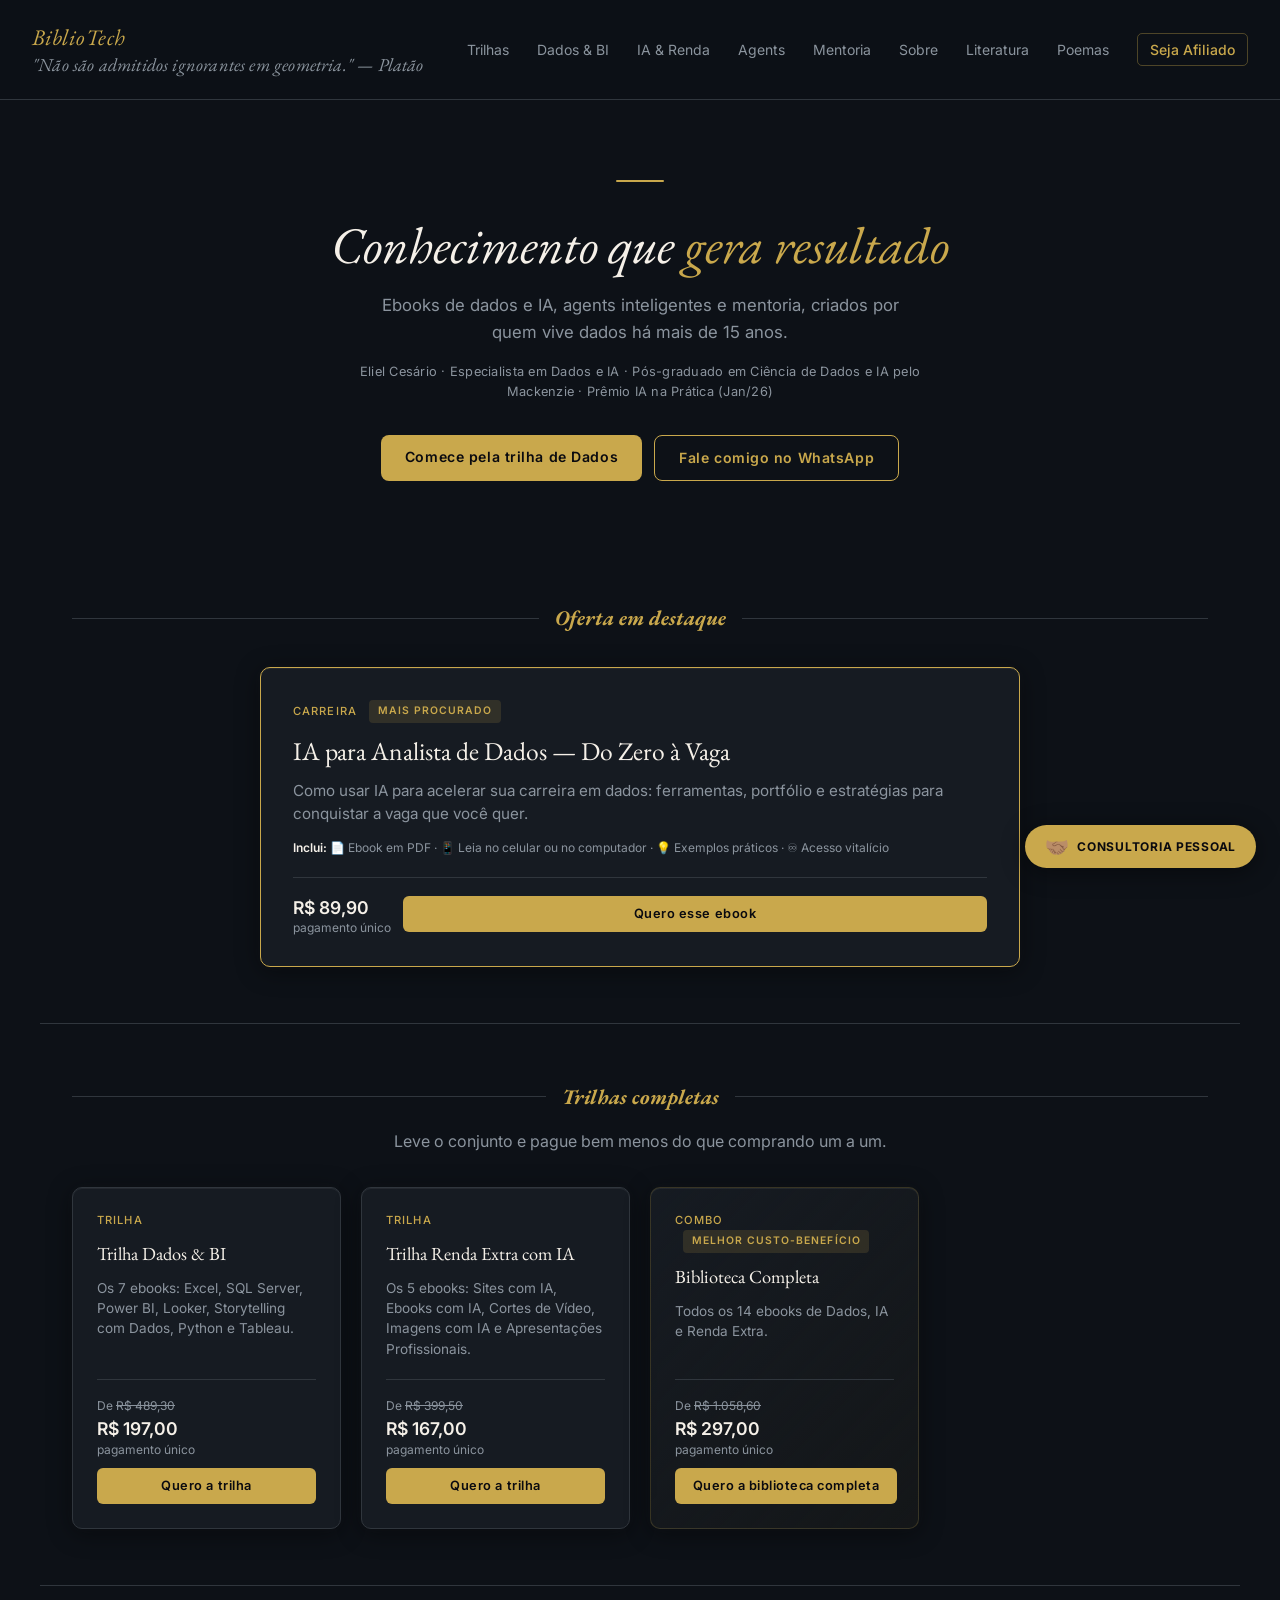
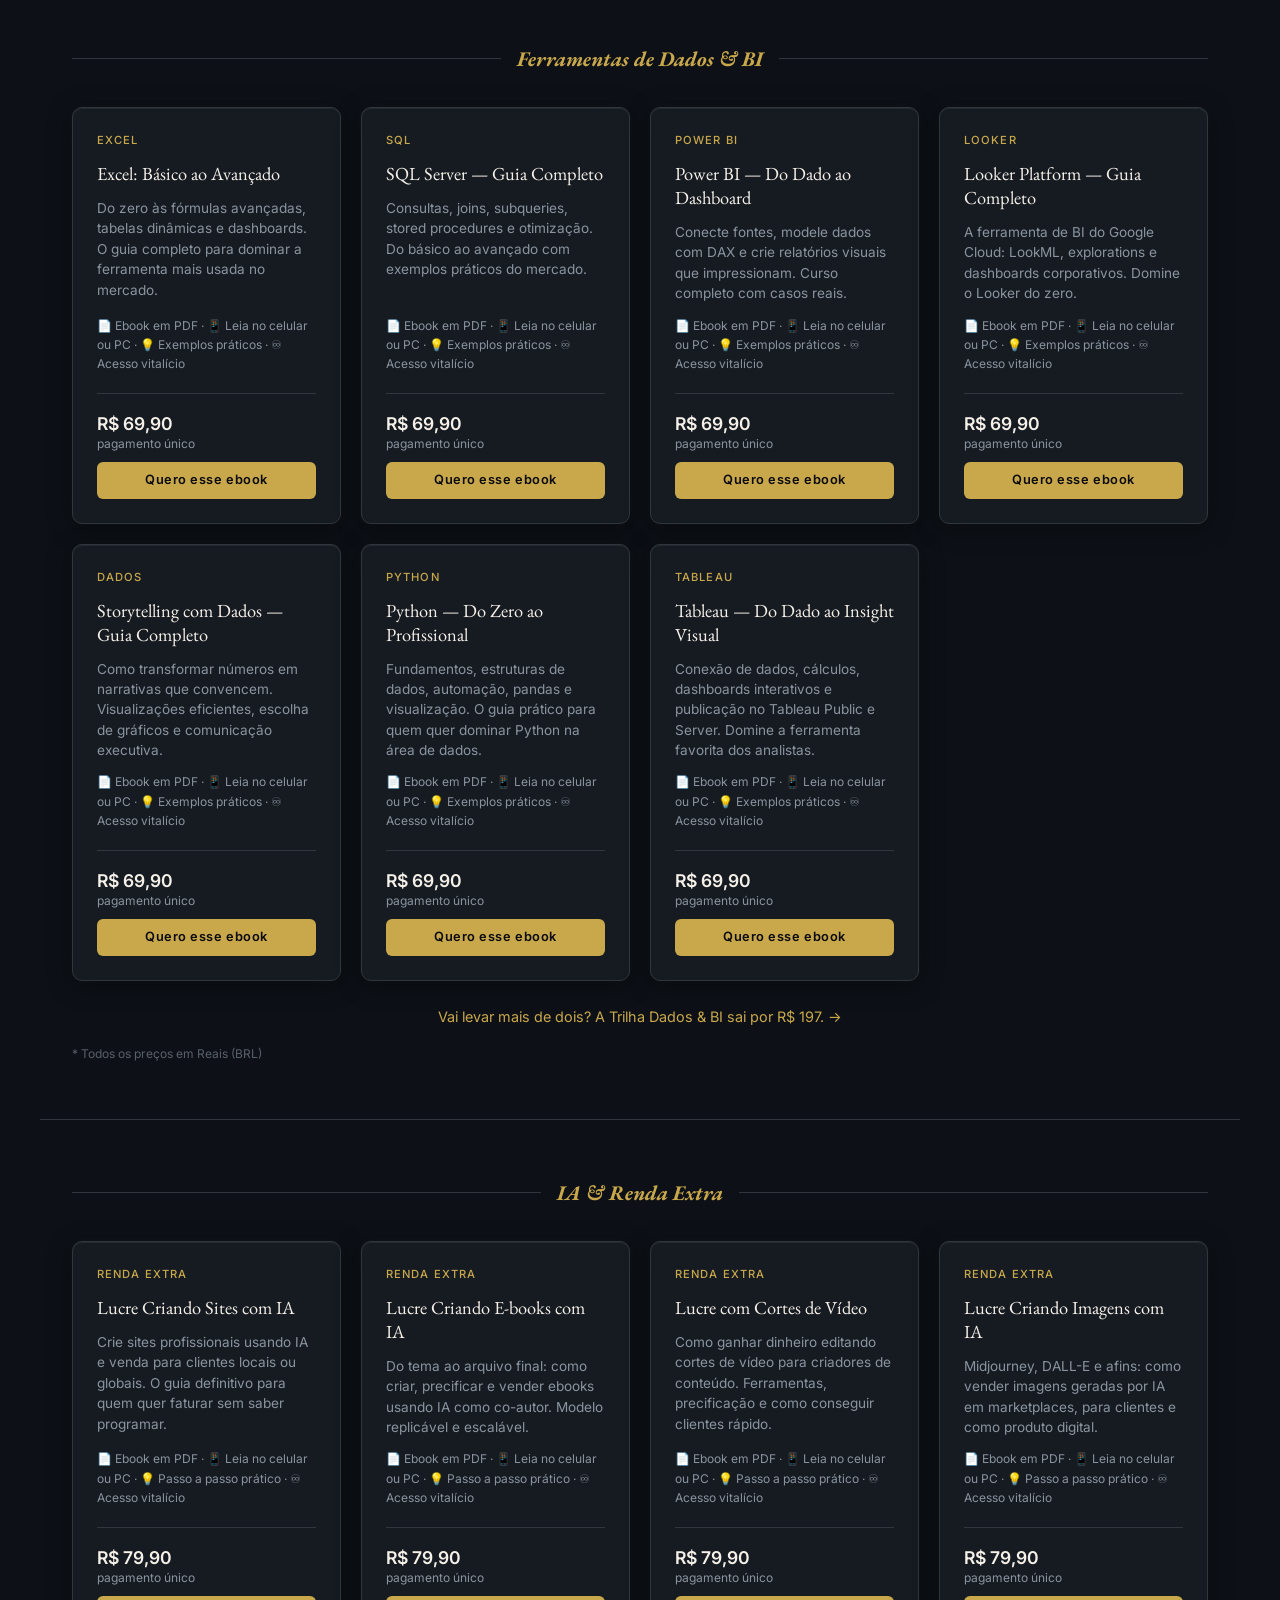
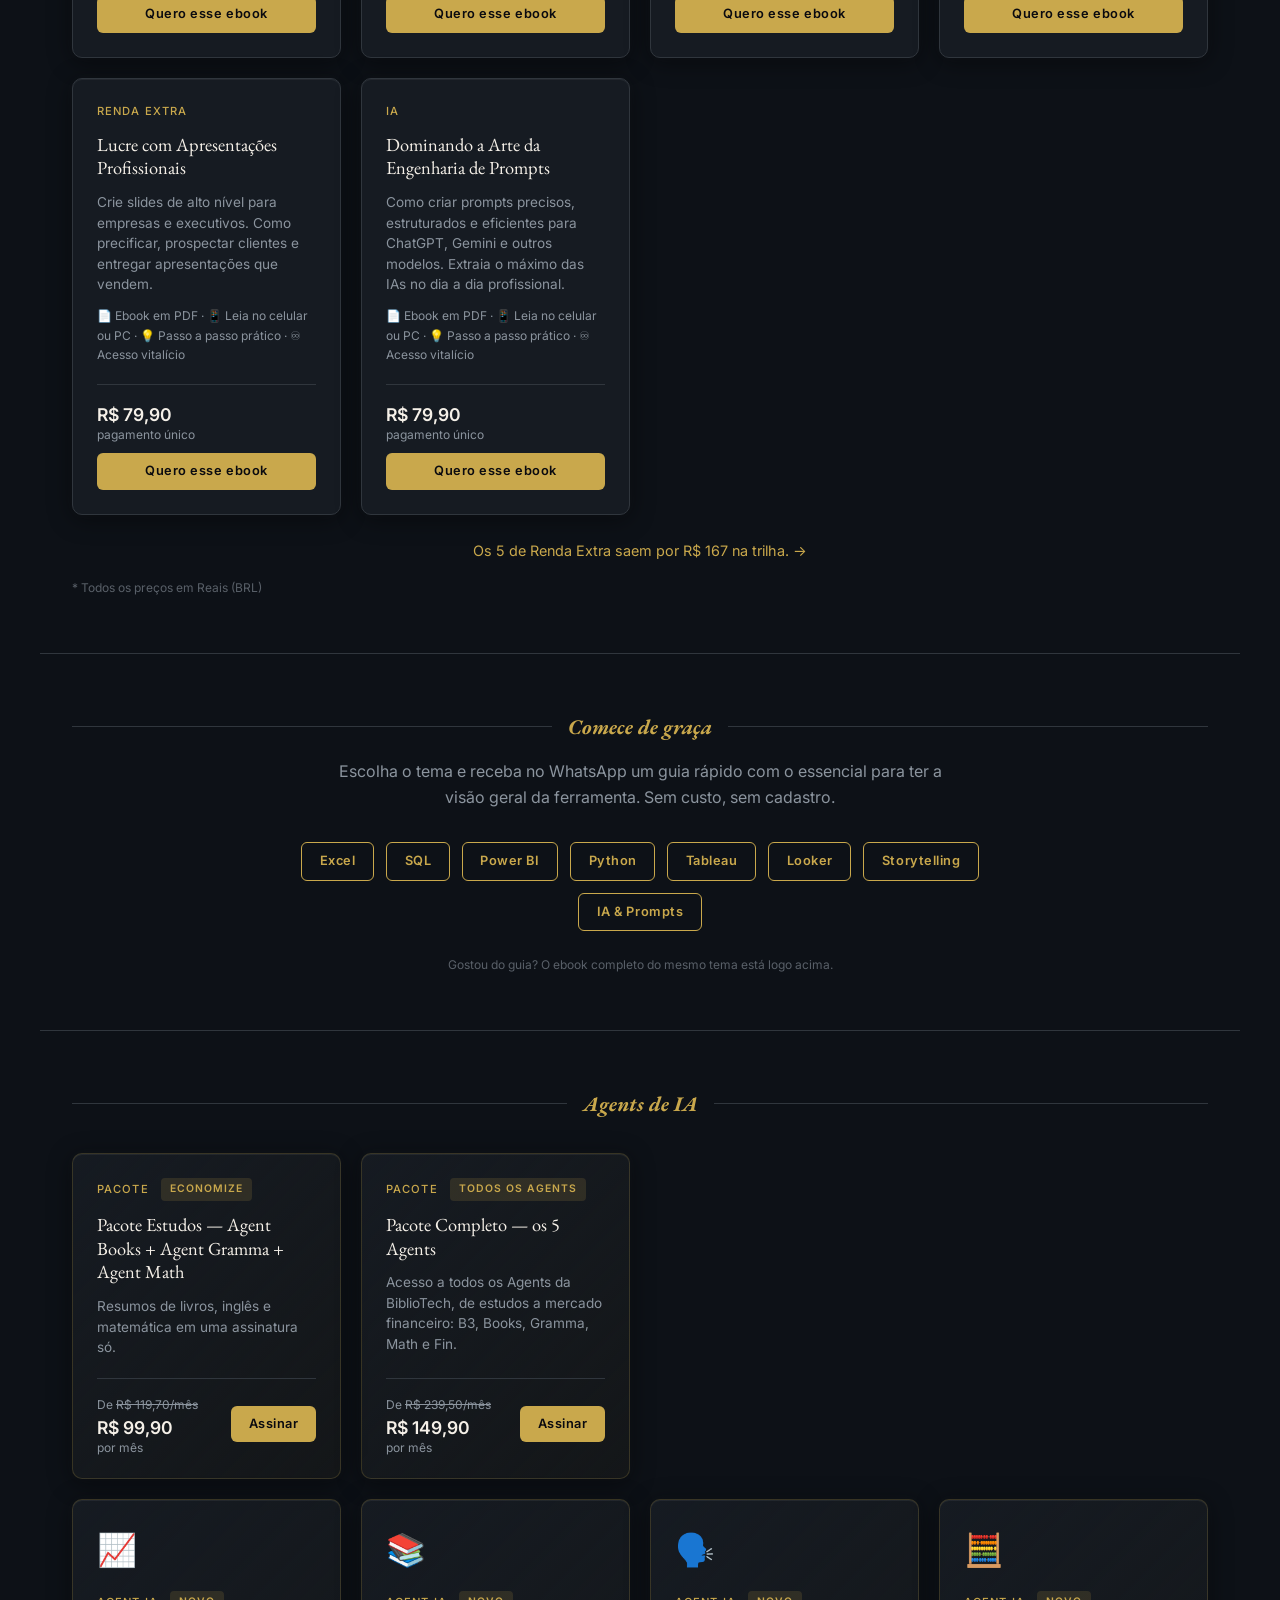
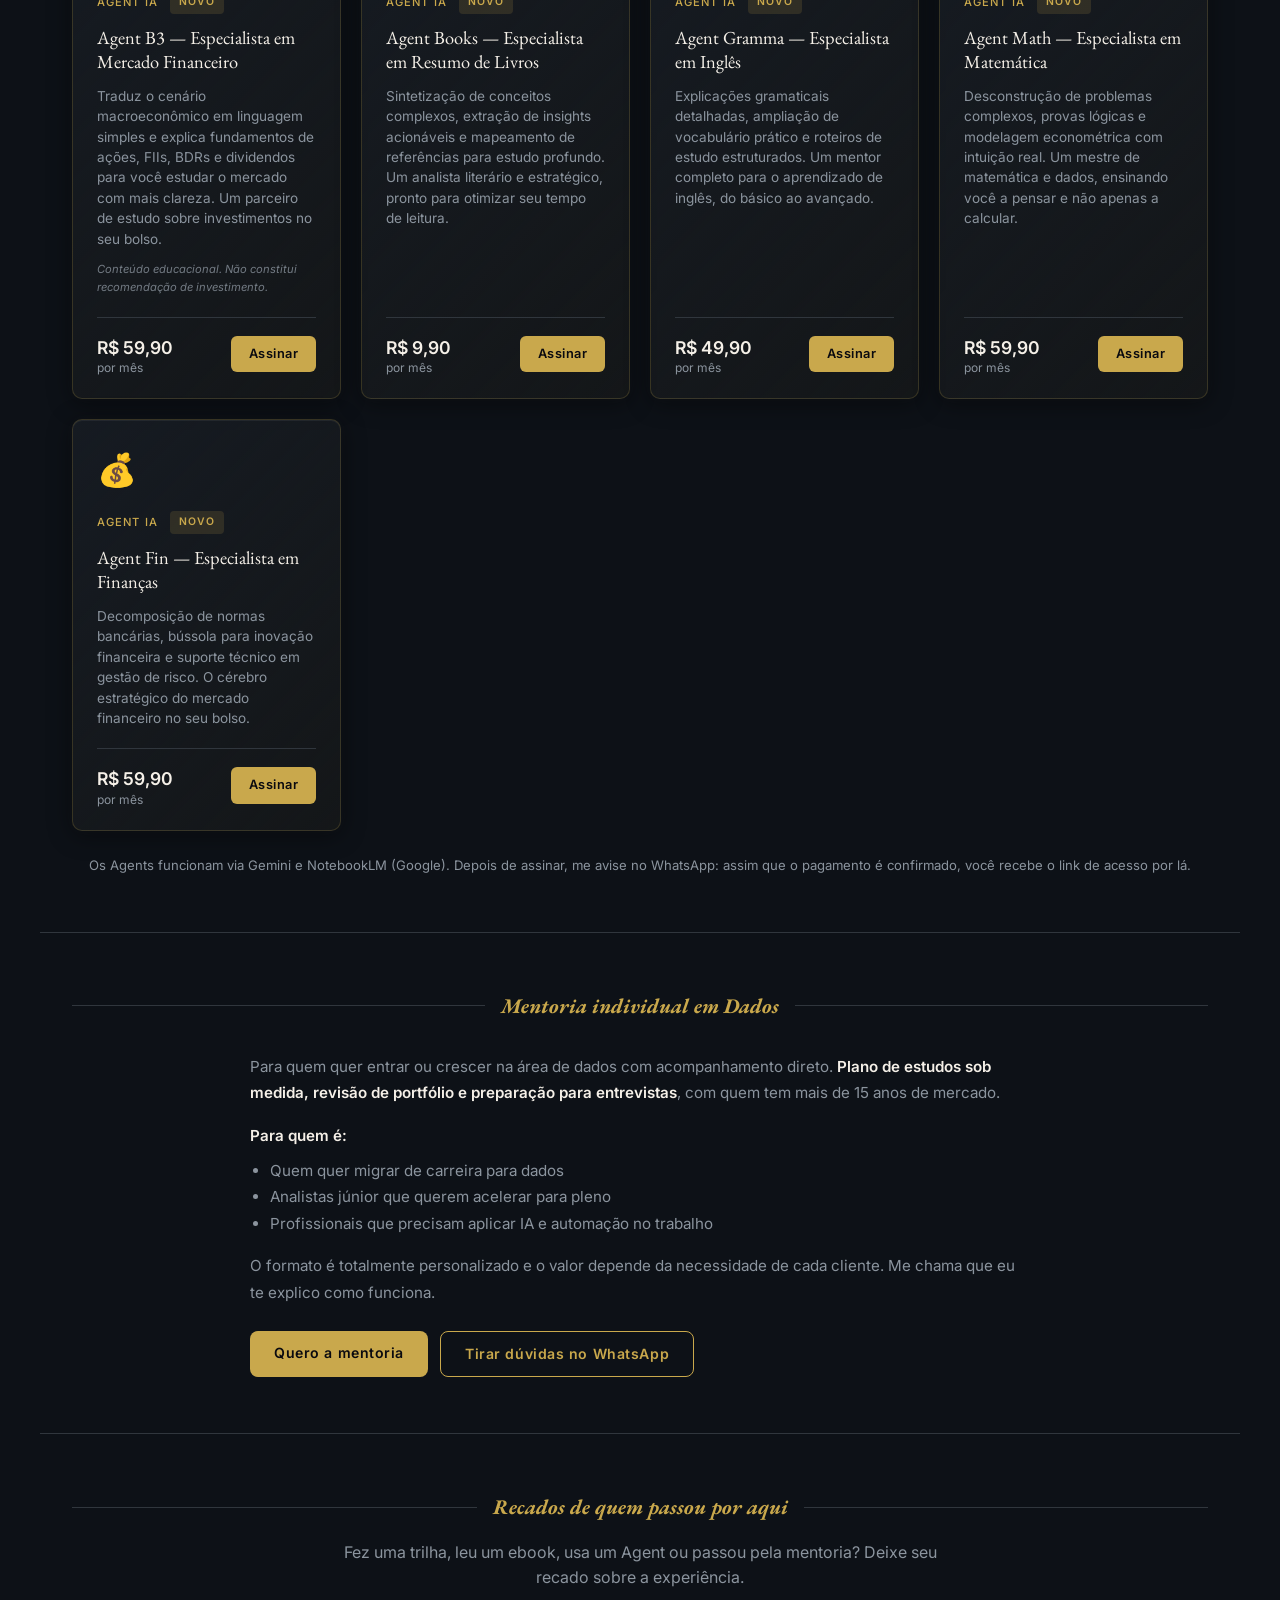
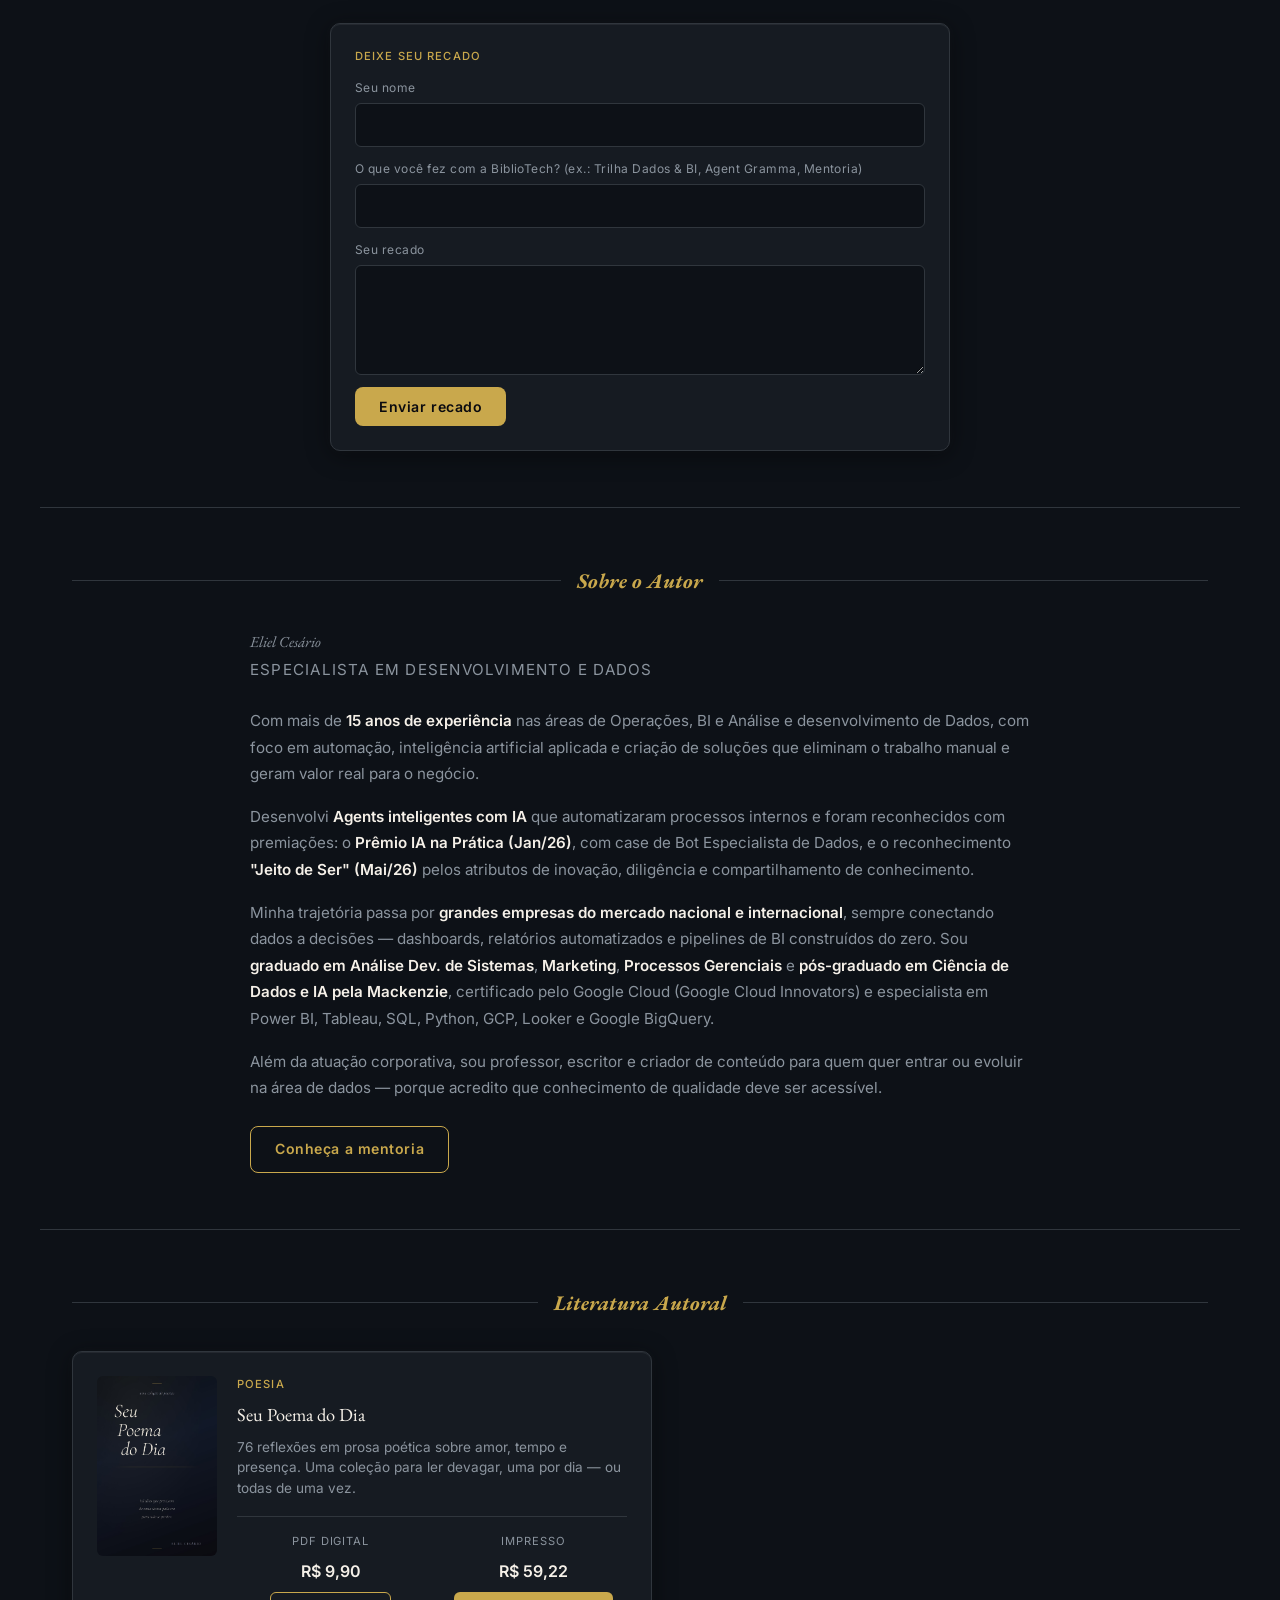
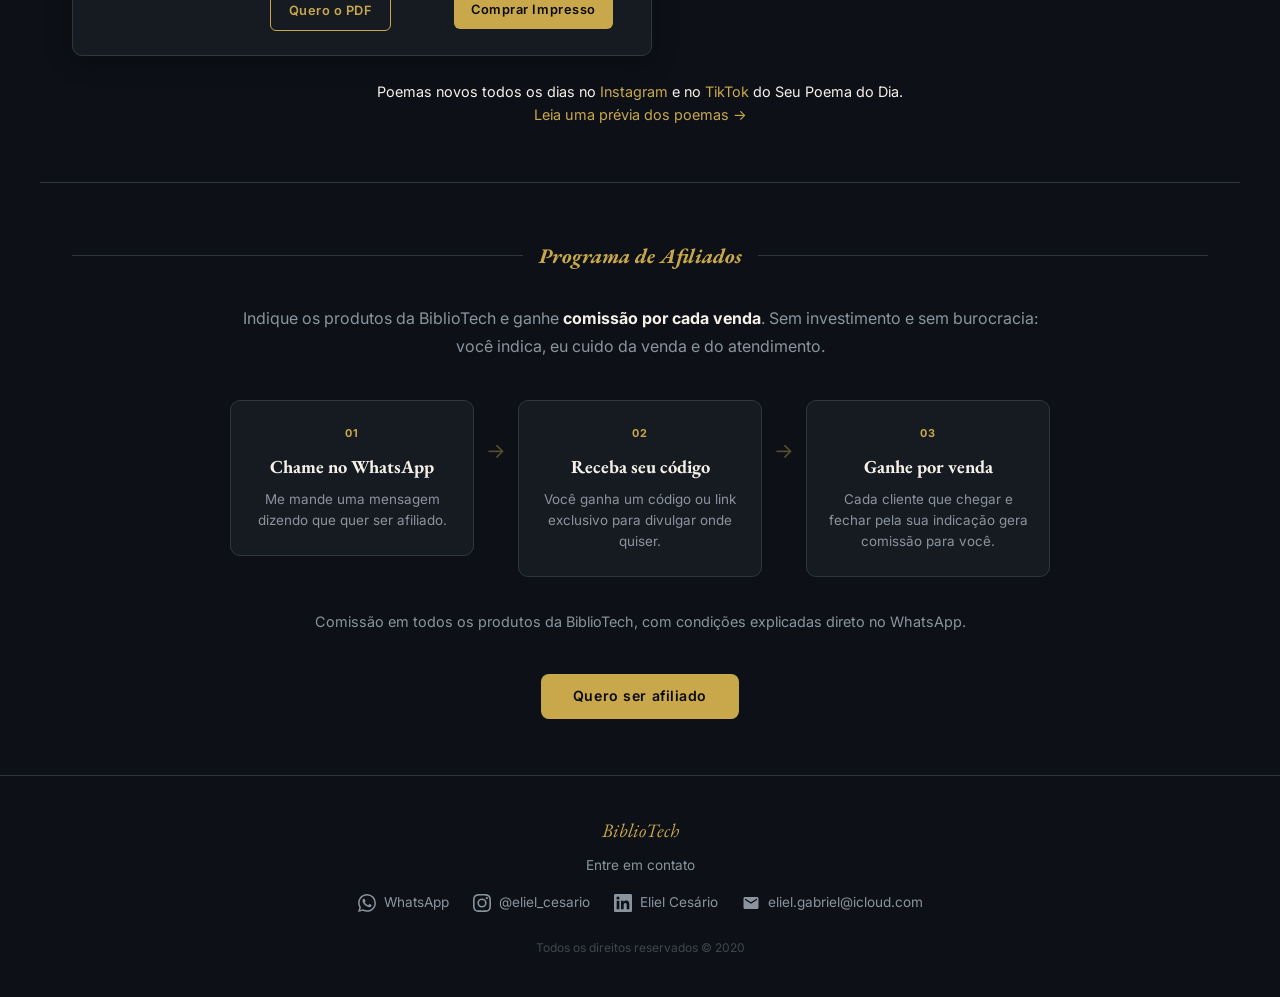
==== commit 21aee00c: "Add files via upload" ====
--- a/index.html
+++ b/index.html
@@ -90,6 +90,7 @@
     <a href="#mentoria">Mentoria</a>
     <a href="#sobre">Sobre</a>
     <a href="#literatura">Literatura</a>
+    <a href="poesia.html">Poemas</a>
     <a href="#afiliados" class="nav-afiliado">Seja Afiliado</a>
   </nav>
 </header>
@@ -820,11 +821,11 @@
 <script>
   var RECADOS = {
     // Ex.: 'https://docs.google.com/forms/d/e/1FAIpQL.../formResponse'
-    formulario: '',
+    formulario: 'https://docs.google.com/forms/d/e/1FAIpQLSef0qz3-XYi99NcY2OtYOgzOE_t2LBah8TqNZj5U2VRwFEzwg/formResponse',
     // Códigos "entry.NNNN" de cada pergunta do formulário
-    campos: { nome: '', contexto: '', mensagem: '' },
+    campos: { nome: 'entry.726359427', contexto: 'entry.1724665693', mensagem: 'entry.105938993' },
     // Ex.: 'https://docs.google.com/spreadsheets/d/e/2PACX-.../pub?output=csv'
-    planilhaCsv: ''
+    planilhaCsv: 'https://docs.google.com/spreadsheets/d/e/2PACX-1vR5LheH9IH8UzC8FK22ry_TtNiPLPmcjI6-cCT5_VaacWLdKVRJEKiaOod-qVKD84JOxQE1OmP07leK/pub?gid=88032035&single=true&output=csv'
   };
 
   (function () {
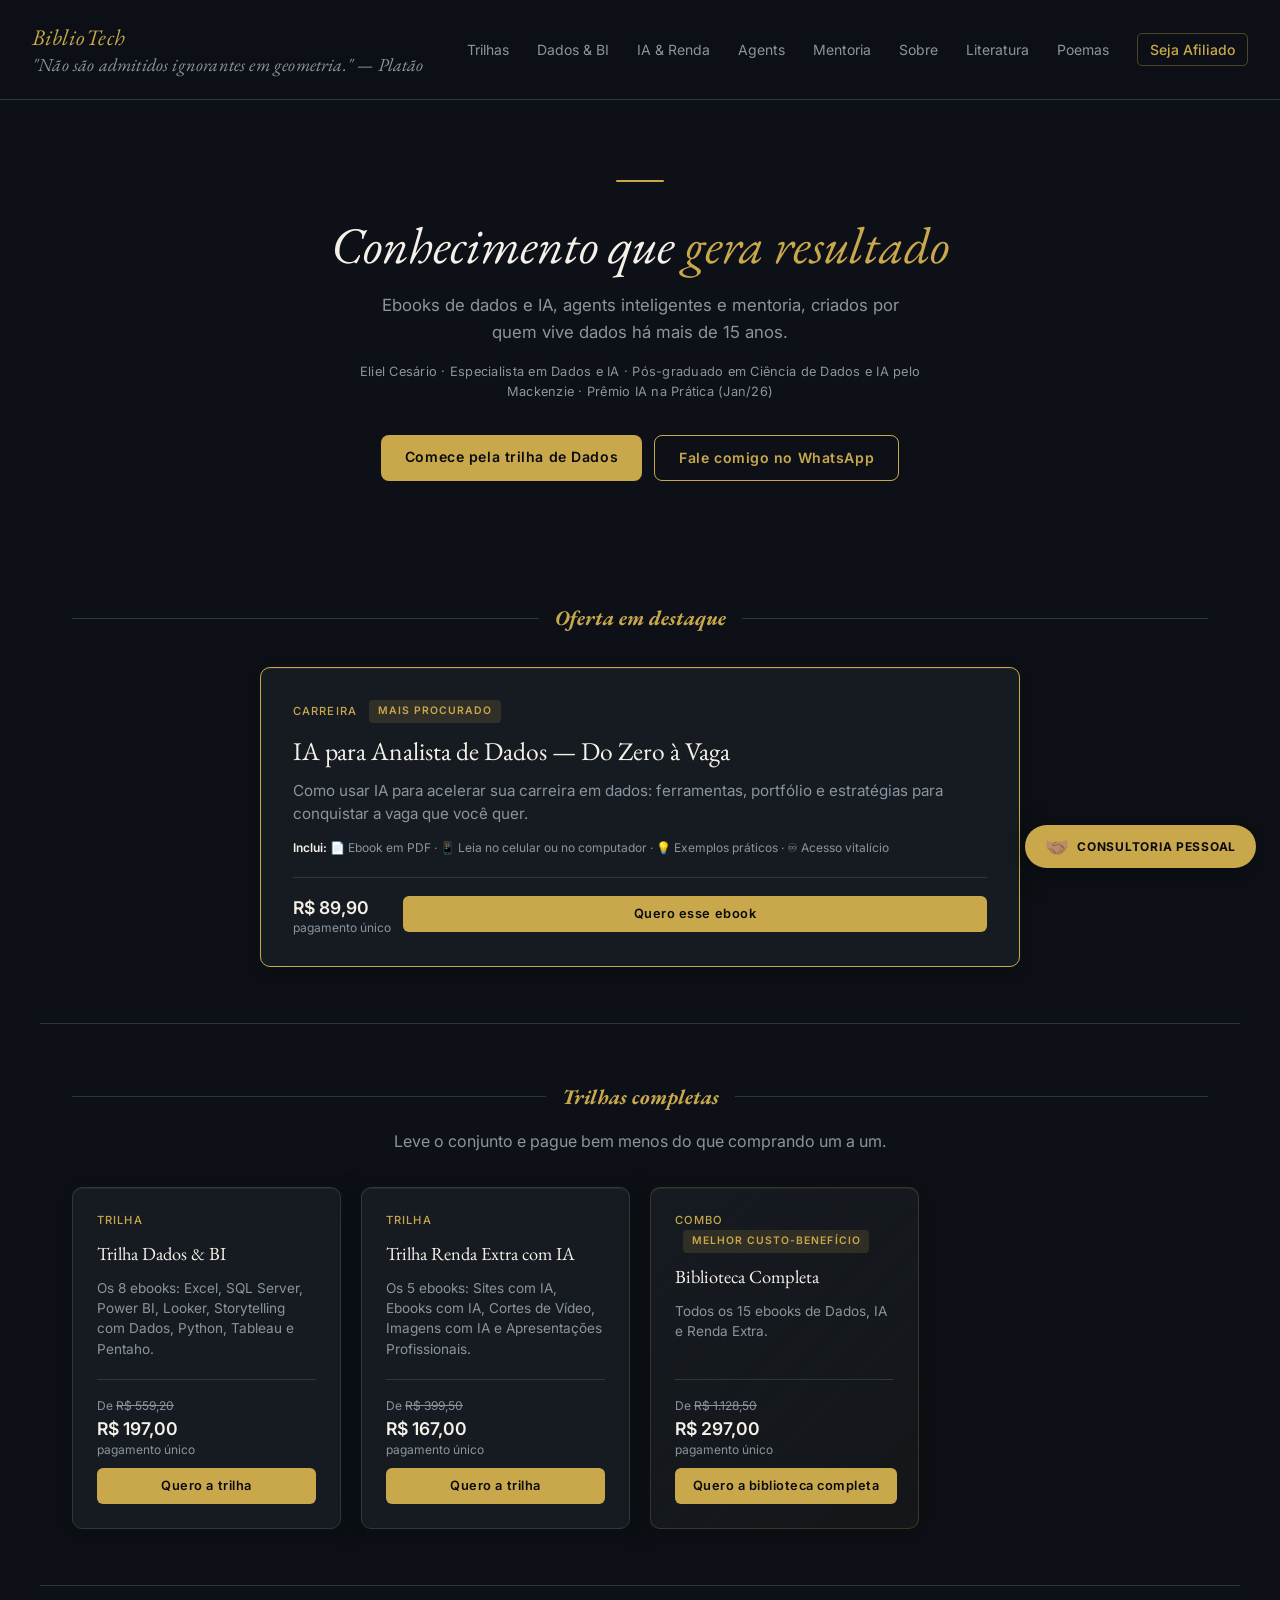
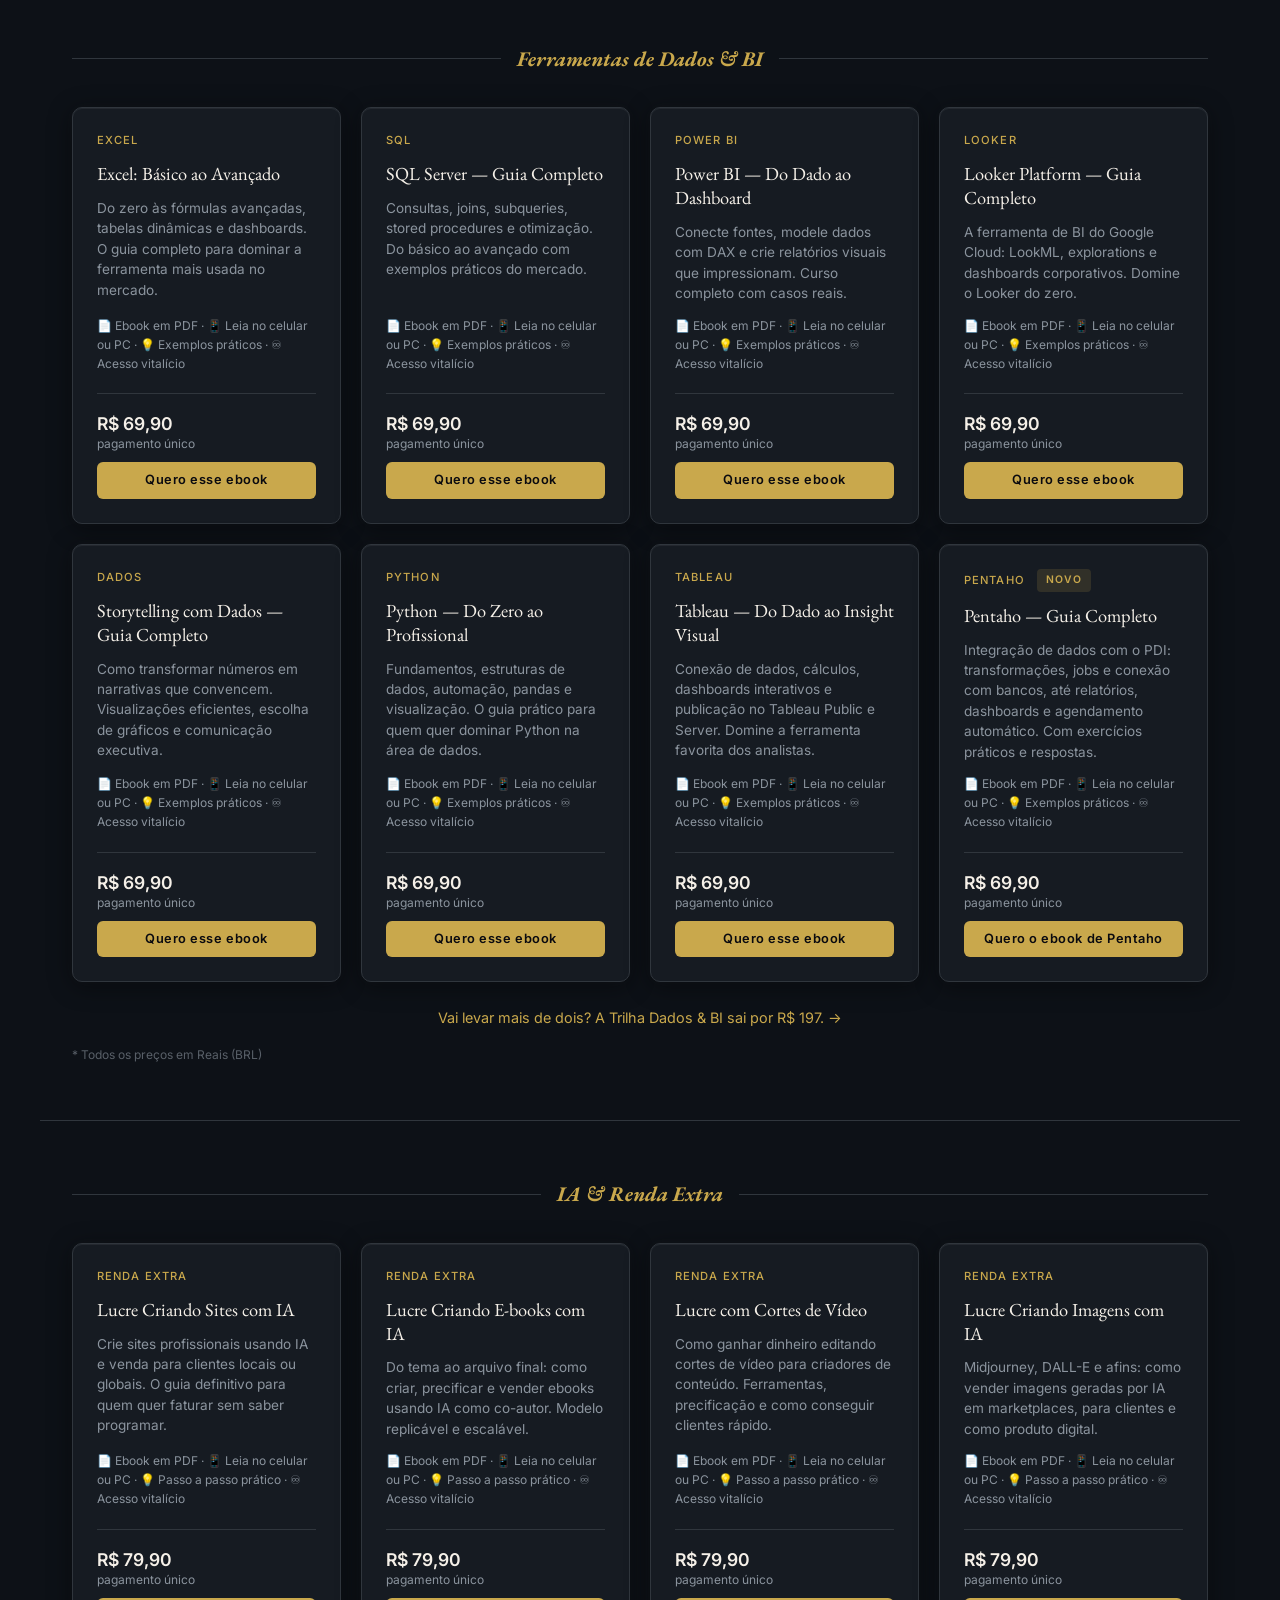
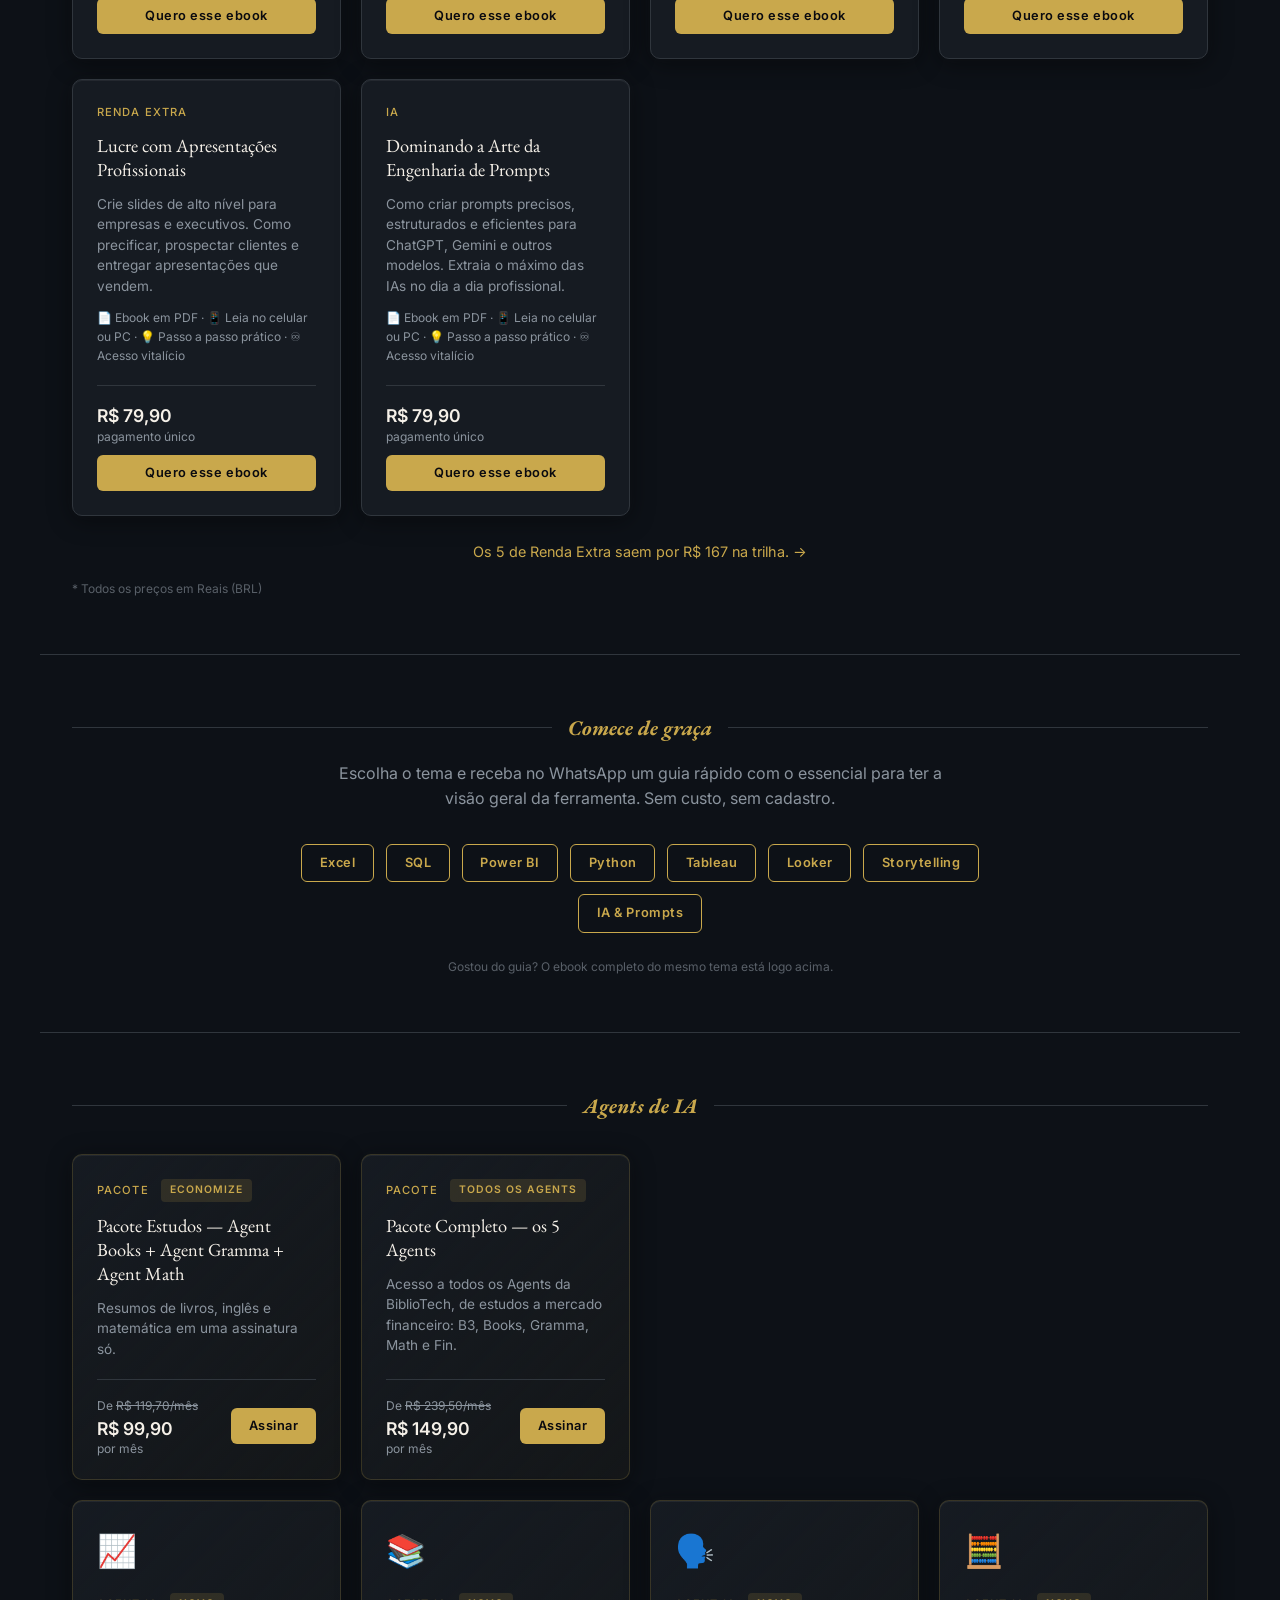
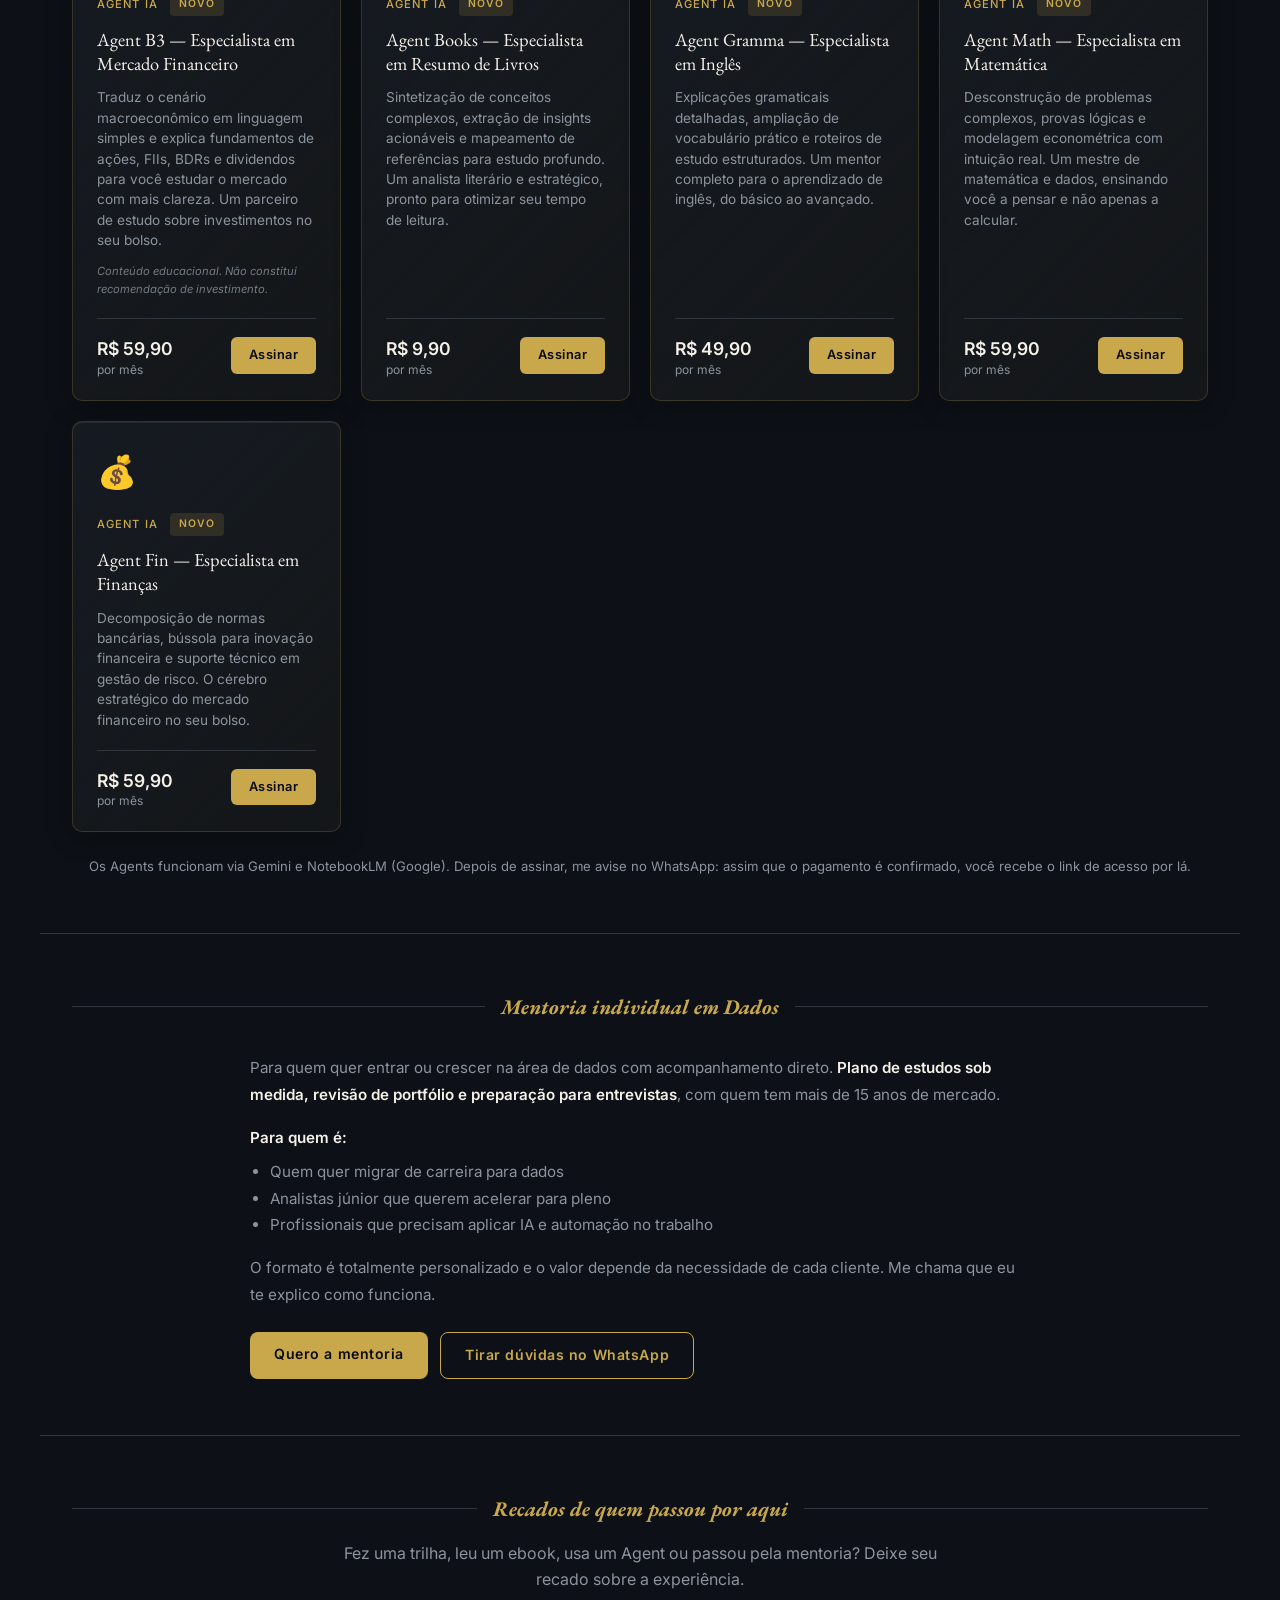
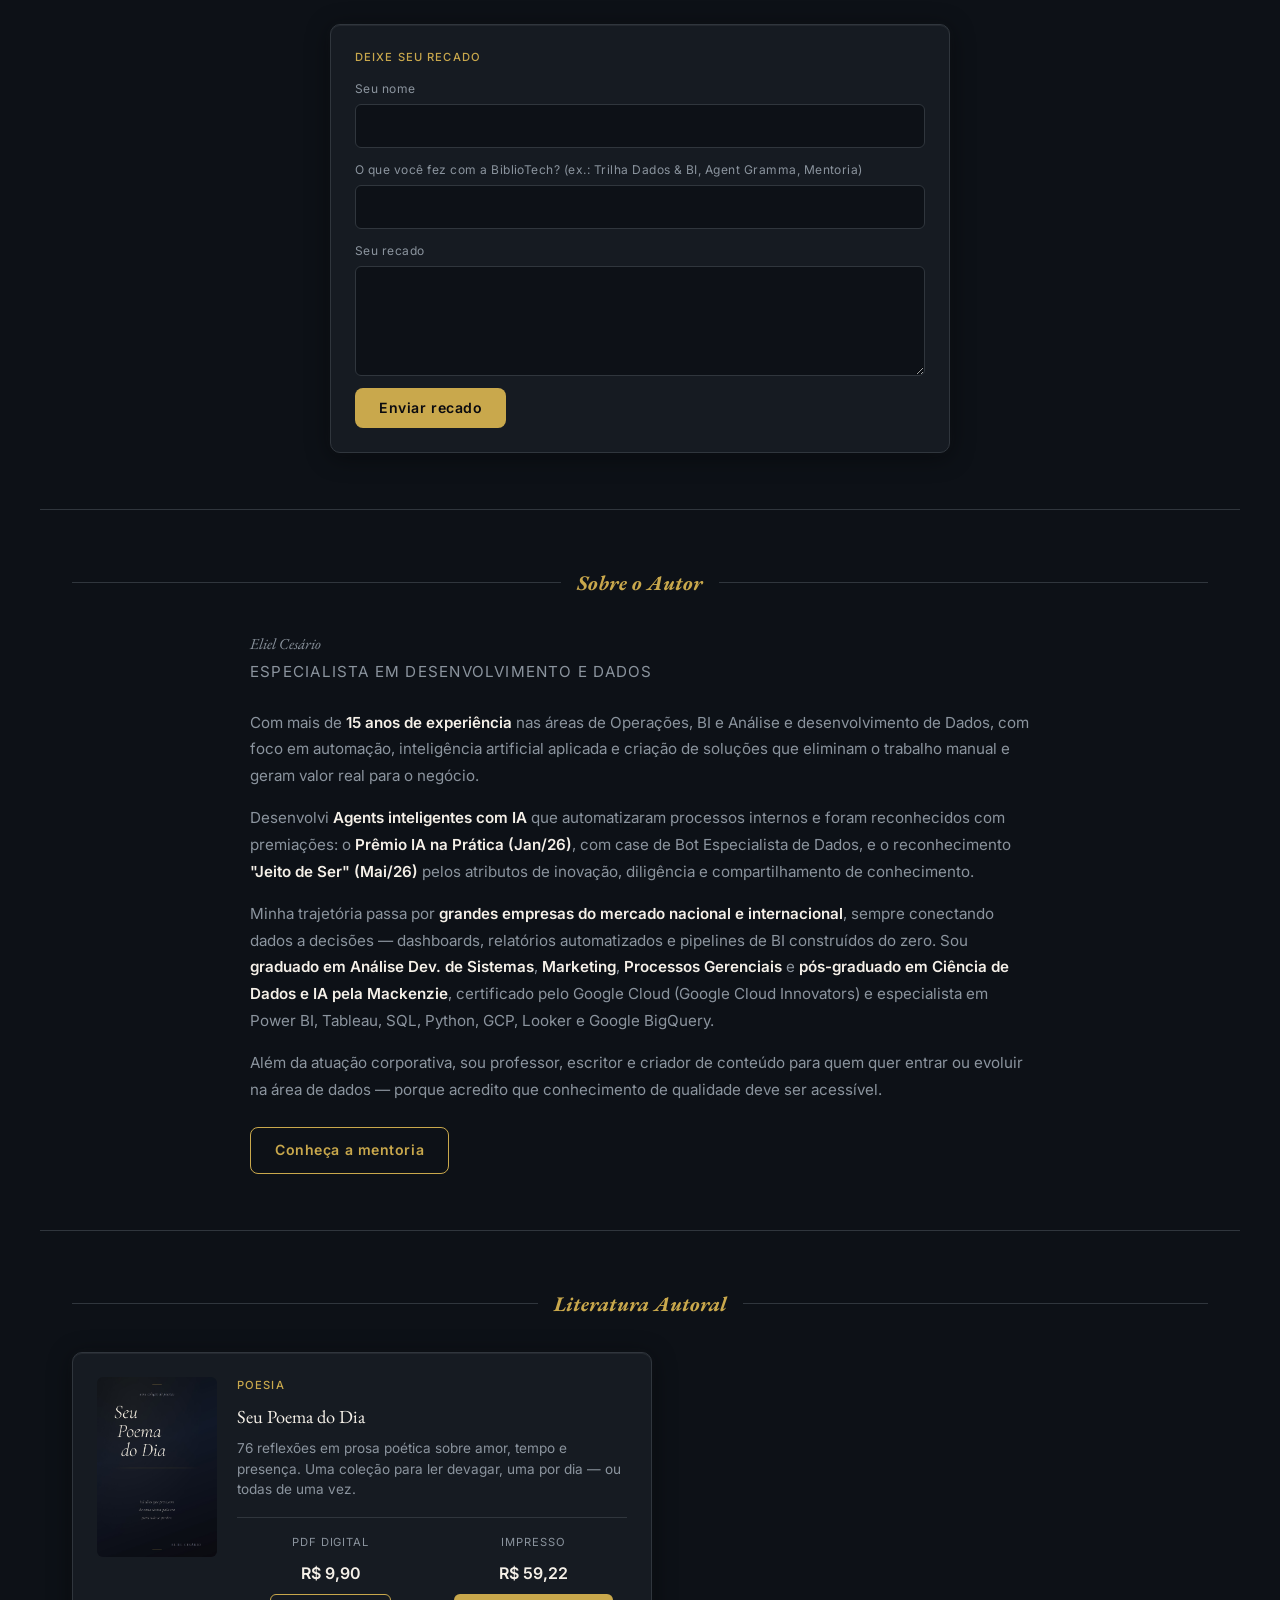
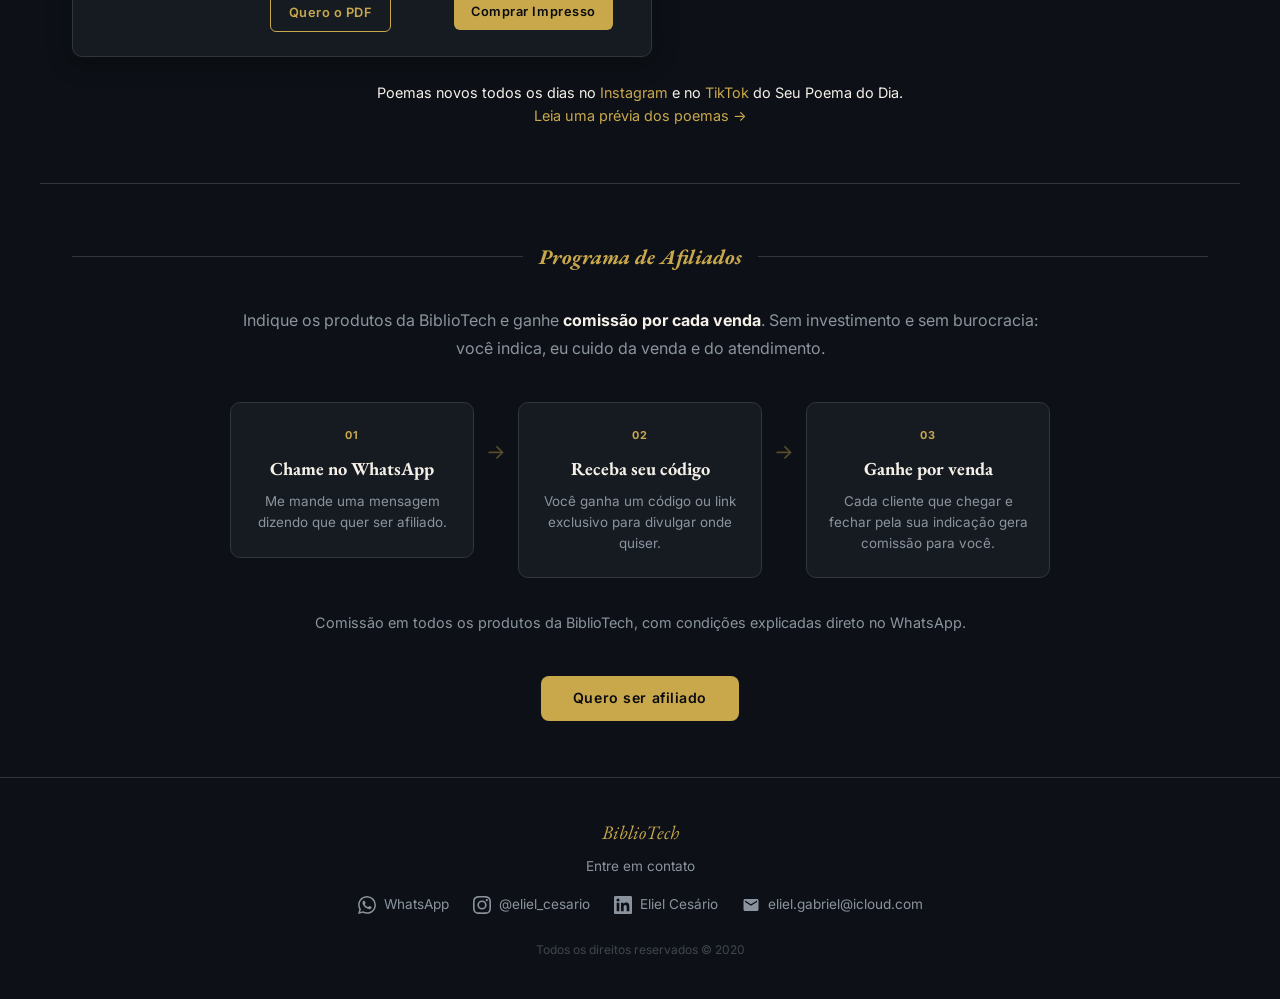
==== commit be113a96: "Add files via upload" ====
--- a/index.html
+++ b/index.html
@@ -53,7 +53,28 @@
     #literatura .nota-brl { text-align: center; }
     .chamada-trilha .link-sep { color: var(--cinza); margin: 0 0.4rem; }
     /* Recados */
-    .recados-lista { margin-bottom: 1.25rem; }
+    /* Carrossel de recados: centro em destaque, 2 de cada lado menores */
+    .recados-carrossel { position: relative; max-width: 1100px; margin: 0 auto 2rem; overflow: hidden; padding: 1rem 0; }
+    .recados-palco { position: relative; height: 260px; }
+    .recados-palco .card {
+      position: absolute; top: 0; left: 50%; width: 340px; margin-left: -170px;
+      transition: transform 0.45s ease, opacity 0.45s ease, filter 0.45s ease, border-color 0.25s, box-shadow 0.25s;
+      cursor: pointer;
+    }
+    .recados-palco .card.centro { border-color: var(--dourado); cursor: default; }
+    .recados-seta {
+      position: absolute; top: 50%; z-index: 10; transform: translateY(-50%);
+      width: 2.6rem; height: 2.6rem; border-radius: 50%; cursor: pointer;
+      background: var(--azul-card); border: 1px solid var(--dourado); color: var(--dourado);
+      font-size: 1.4rem; line-height: 1; font-family: inherit; transition: background 0.2s;
+    }
+    .recados-seta:hover { background: var(--azul-hover); }
+    .recados-seta-esq { left: 0.25rem; }
+    .recados-seta-dir { right: 0.25rem; }
+    @media (max-width: 600px) {
+      .recados-palco .card { width: 76vw; margin-left: -38vw; }
+      .recados-seta { width: 2.2rem; height: 2.2rem; font-size: 1.2rem; }
+    }
     .recado-form { max-width: 620px; margin: 0 auto; }
     .recado-form label { font-size: 0.75rem; color: var(--cinza); letter-spacing: 0.04em; display: flex; flex-direction: column; gap: 0.35rem; }
     .recado-form input, .recado-form textarea {
@@ -71,7 +92,7 @@
     .aviso-pagamento .card:hover { transform: none; }
     .aviso-pagamento .hero-botoes { margin-top: 0.5rem; }
     .aviso-pagamento button { font-family: inherit; }
-    .aviso-pagamento[hidden], .recados-lista[hidden], .recado-status[hidden] { display: none; }
+    .aviso-pagamento[hidden], .recados-carrossel[hidden], .recados-seta[hidden], .recado-status[hidden] { display: none; }
   </style>
 </head>
 <body>
@@ -145,10 +166,10 @@
     <article class="card">
       <span class="card-tag">Trilha</span>
       <h3>Trilha Dados & BI</h3>
-      <p>Os 7 ebooks: Excel, SQL Server, Power BI, Looker, Storytelling com Dados, Python e Tableau.</p>
-      <div class="card-footer">
-        <div class="preco">
-          <span class="preco-de">De <s>R$ 489,30</s></span>
+      <p>Os 8 ebooks: Excel, SQL Server, Power BI, Looker, Storytelling com Dados, Python, Tableau e Pentaho.</p>
+      <div class="card-footer">
+        <div class="preco">
+          <span class="preco-de">De <s>R$ 559,20</s></span>
           R$ 197,00<small>pagamento único</small>
         </div>
         <a class="btn" href="#" data-whatsapp="Trilha Dados & BI" target="_blank" rel="noopener">Quero a trilha</a>
@@ -171,10 +192,10 @@
     <article class="card card-bot">
       <span class="card-tag">Combo <span class="badge-novo">Melhor custo-benefício</span></span>
       <h3>Biblioteca Completa</h3>
-      <p>Todos os 14 ebooks de Dados, IA e Renda Extra.</p>
-      <div class="card-footer">
-        <div class="preco">
-          <span class="preco-de">De <s>R$ 1.058,60</s></span>
+      <p>Todos os 15 ebooks de Dados, IA e Renda Extra.</p>
+      <div class="card-footer">
+        <div class="preco">
+          <span class="preco-de">De <s>R$ 1.128,50</s></span>
           R$ 297,00<small>pagamento único</small>
         </div>
         <a class="btn" href="#" data-whatsapp="Biblioteca Completa BiblioTech" target="_blank" rel="noopener">Quero a biblioteca completa</a>
@@ -291,6 +312,20 @@
           R$ 69,90<small>pagamento único</small>
         </div>
         <a class="btn" href="#" data-whatsapp target="_blank" rel="noopener">Quero esse ebook</a>
+      </div>
+    </article>
+
+    <!-- Pentaho -->
+    <article class="card">
+      <span class="card-tag">Pentaho <span class="badge-novo">Novo</span></span>
+      <h3>Pentaho — Guia Completo</h3>
+      <p>Integração de dados com o PDI: transformações, jobs e conexão com bancos, até relatórios, dashboards e agendamento automático. Com exercícios práticos e respostas.</p>
+      <div class="card-formato">📄 Ebook em PDF · 📱 Leia no celular ou PC · 💡 Exemplos práticos · ♾️ Acesso vitalício</div>
+      <div class="card-footer">
+        <div class="preco">
+          R$ 69,90<small>pagamento único</small>
+        </div>
+        <a class="btn" href="#" data-whatsapp="Ebook Pentaho — Guia Completo" target="_blank" rel="noopener">Quero o ebook de Pentaho</a>
       </div>
     </article>
 
@@ -588,7 +623,11 @@
   </div>
   <p class="secao-sub">Fez uma trilha, leu um ebook, usa um Agent ou passou pela mentoria? Deixe seu recado sobre a experiência.</p>
 
-  <div class="grid recados-lista" id="recados-lista" hidden></div>
+  <div class="recados-carrossel" id="recados-carrossel" hidden>
+    <button class="recados-seta recados-seta-esq" type="button" aria-label="Recado anterior">&#8249;</button>
+    <div class="recados-palco" id="recados-lista"></div>
+    <button class="recados-seta recados-seta-dir" type="button" aria-label="Próximo recado">&#8250;</button>
+  </div>
 
   <form class="card recado-form" id="recado-form">
     <span class="card-tag">Deixe seu recado</span>
@@ -885,6 +924,54 @@
 
     function semAcento(t) { return t.normalize('NFD').replace(/[̀-ͯ]/g, '').toLowerCase(); }
 
+
+    // Carrossel: o card do centro em destaque, até 2 de cada lado (1 no celular)
+    function montarCarrossel() {
+      var carrossel = document.getElementById('recados-carrossel');
+      var cards = Array.prototype.slice.call(lista.children);
+      var total = cards.length, atual = 0;
+      carrossel.hidden = false;
+      carrossel.querySelectorAll('.recados-seta').forEach(function (s) { s.hidden = total < 2; });
+
+      function posicionar() {
+        var celular = window.innerWidth <= 600;
+        var maxLado = celular ? 1 : 2;
+        var altura = 0;
+        cards.forEach(function (card, i) {
+          var d = (i - atual + total) % total;
+          if (d > total / 2) d -= total;            // distância até o centro, dando a volta
+          var lado = Math.abs(d), sinal = d < 0 ? -1 : 1;
+          var desloc = celular ? [0, 82, 120][Math.min(lado, 2)] : [0, 62, 112, 150][Math.min(lado, 3)];
+          var escala = [1, 0.86, 0.72, 0.6][Math.min(lado, 3)];
+          card.style.transform = 'translateX(' + (sinal * desloc) + '%) scale(' + escala + ')';
+          card.style.opacity = lado > maxLado ? 0 : 1;
+          card.style.filter = lado === 0 ? '' : 'brightness(' + (lado === 1 ? 0.6 : 0.4) + ')';
+          card.style.zIndex = 5 - lado;
+          card.style.pointerEvents = lado > maxLado ? 'none' : '';
+          card.classList.toggle('centro', lado === 0);
+          altura = Math.max(altura, card.offsetHeight);
+        });
+        lista.style.height = altura + 'px';
+      }
+      function ir(passo) { atual = (atual + passo + total) % total; posicionar(); }
+
+      carrossel.querySelector('.recados-seta-esq').addEventListener('click', function () { ir(-1); });
+      carrossel.querySelector('.recados-seta-dir').addEventListener('click', function () { ir(1); });
+      cards.forEach(function (card, i) {
+        card.addEventListener('click', function () { atual = i; posicionar(); });
+      });
+      var toqueX = null;
+      lista.addEventListener('touchstart', function (e) { toqueX = e.touches[0].clientX; }, { passive: true });
+      lista.addEventListener('touchend', function (e) {
+        if (toqueX === null) return;
+        var dx = e.changedTouches[0].clientX - toqueX;
+        if (Math.abs(dx) > 40) ir(dx < 0 ? 1 : -1);
+        toqueX = null;
+      });
+      window.addEventListener('resize', posicionar);
+      posicionar();
+    }
+
     if (!RECADOS.planilhaCsv) return;
     fetch(RECADOS.planilhaCsv)
       .then(function (r) { return r.text(); })
@@ -909,7 +996,7 @@
           card.append(tag, h3, p);
           lista.appendChild(card);
         });
-        if (aprovados.length) lista.hidden = false;
+        if (aprovados.length) montarCarrossel();
       })
       .catch(function () {});
   })();
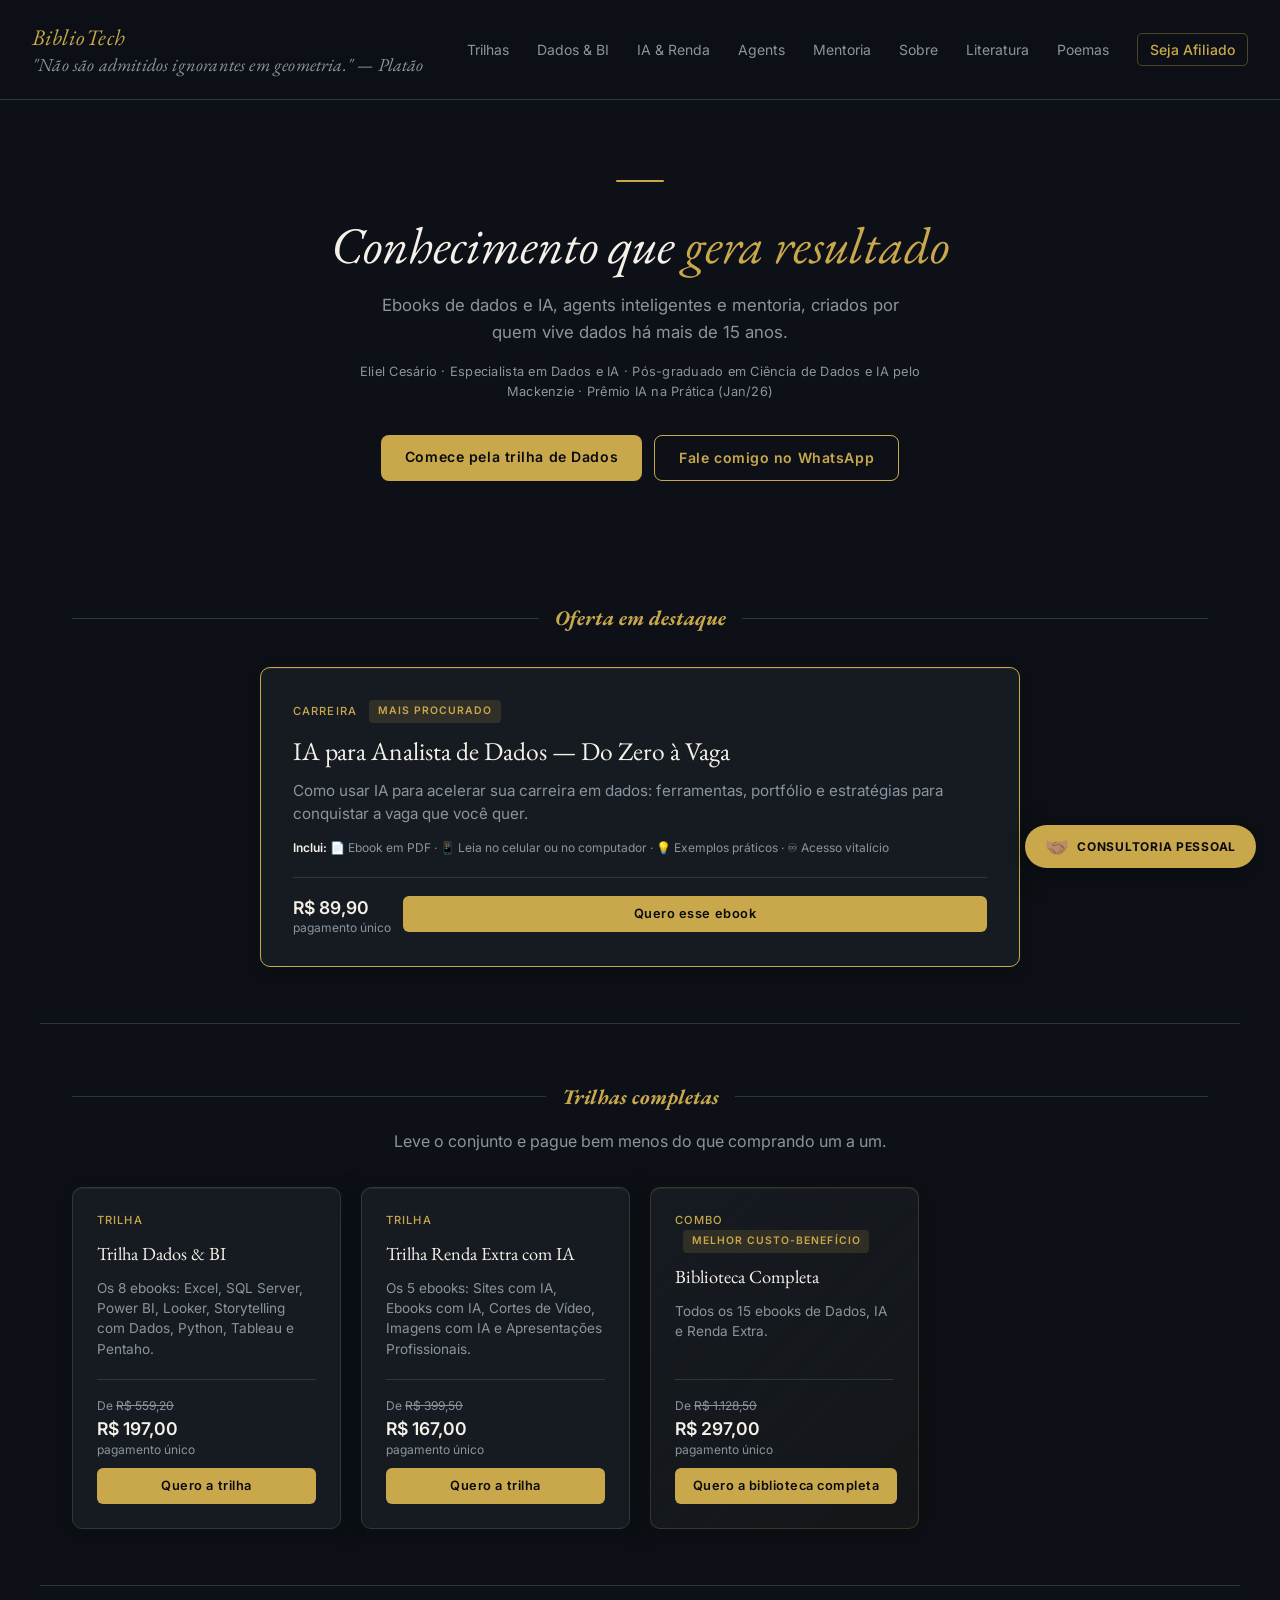
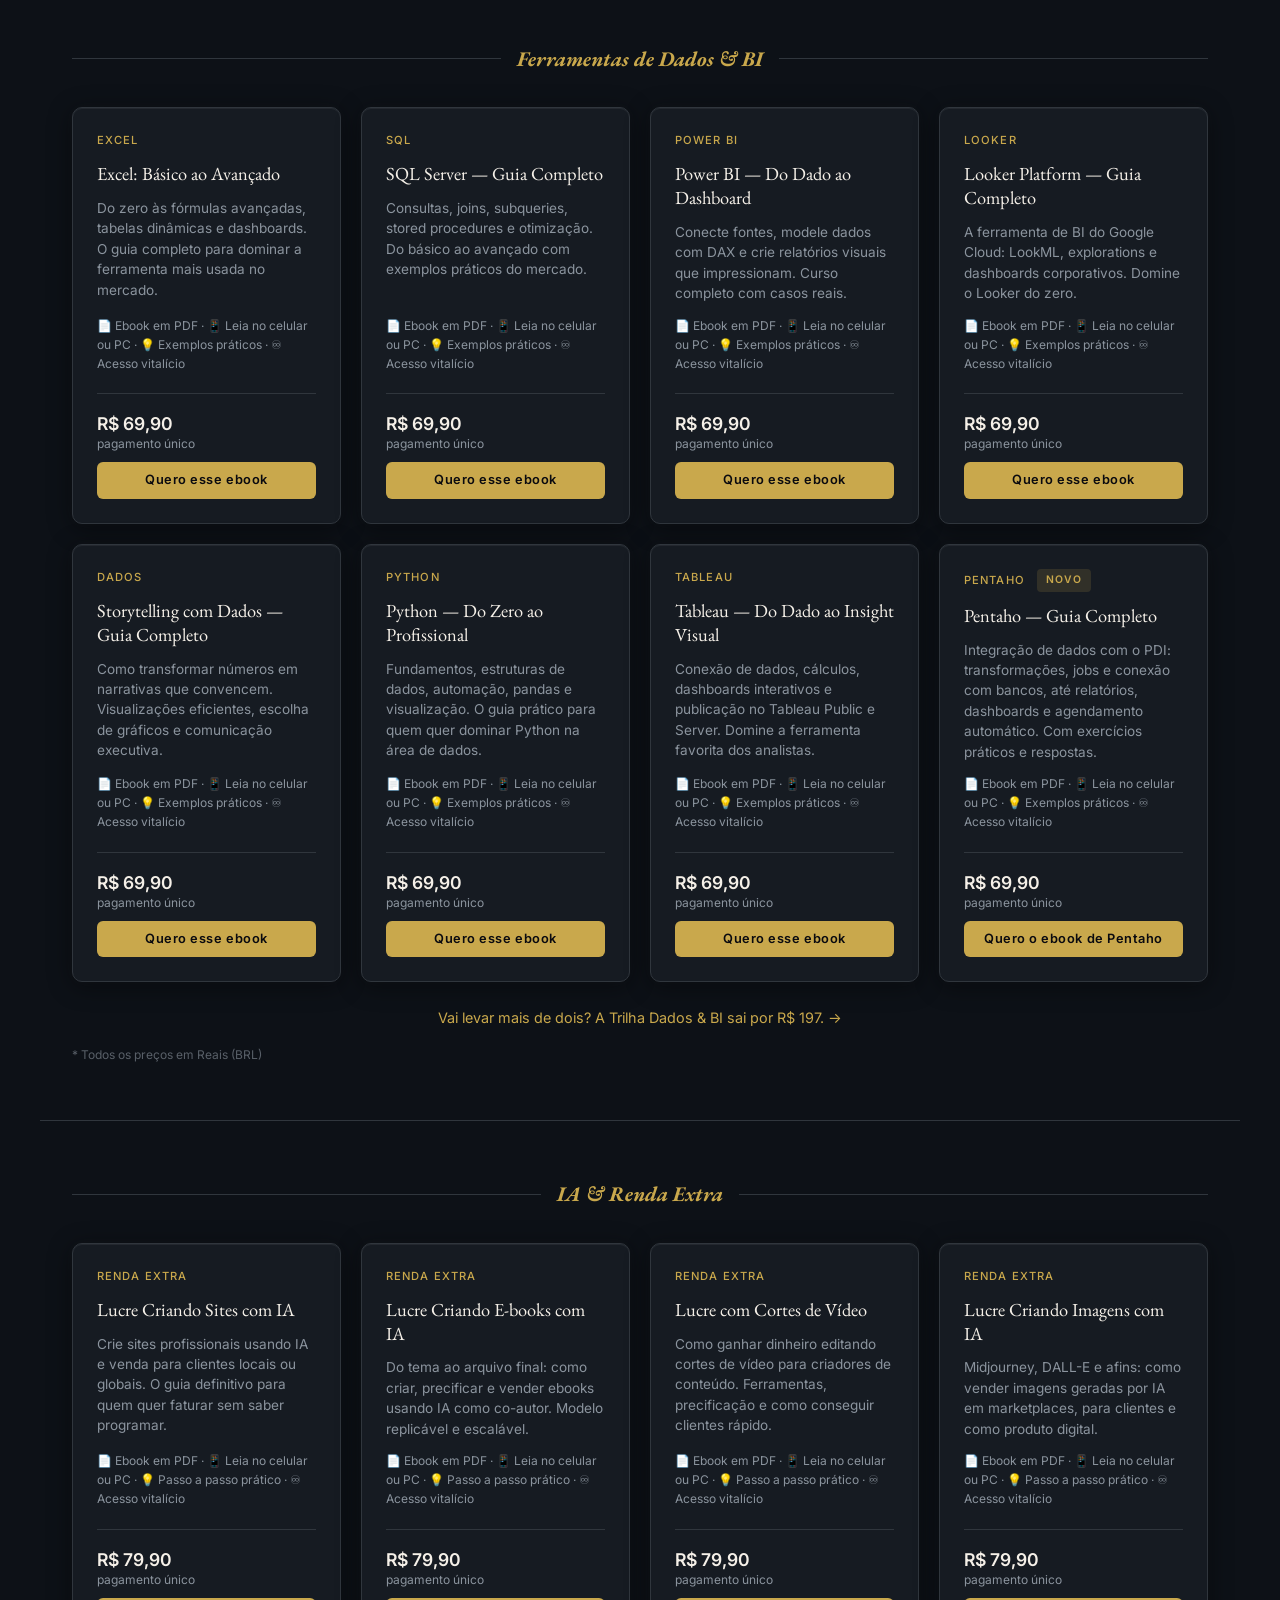
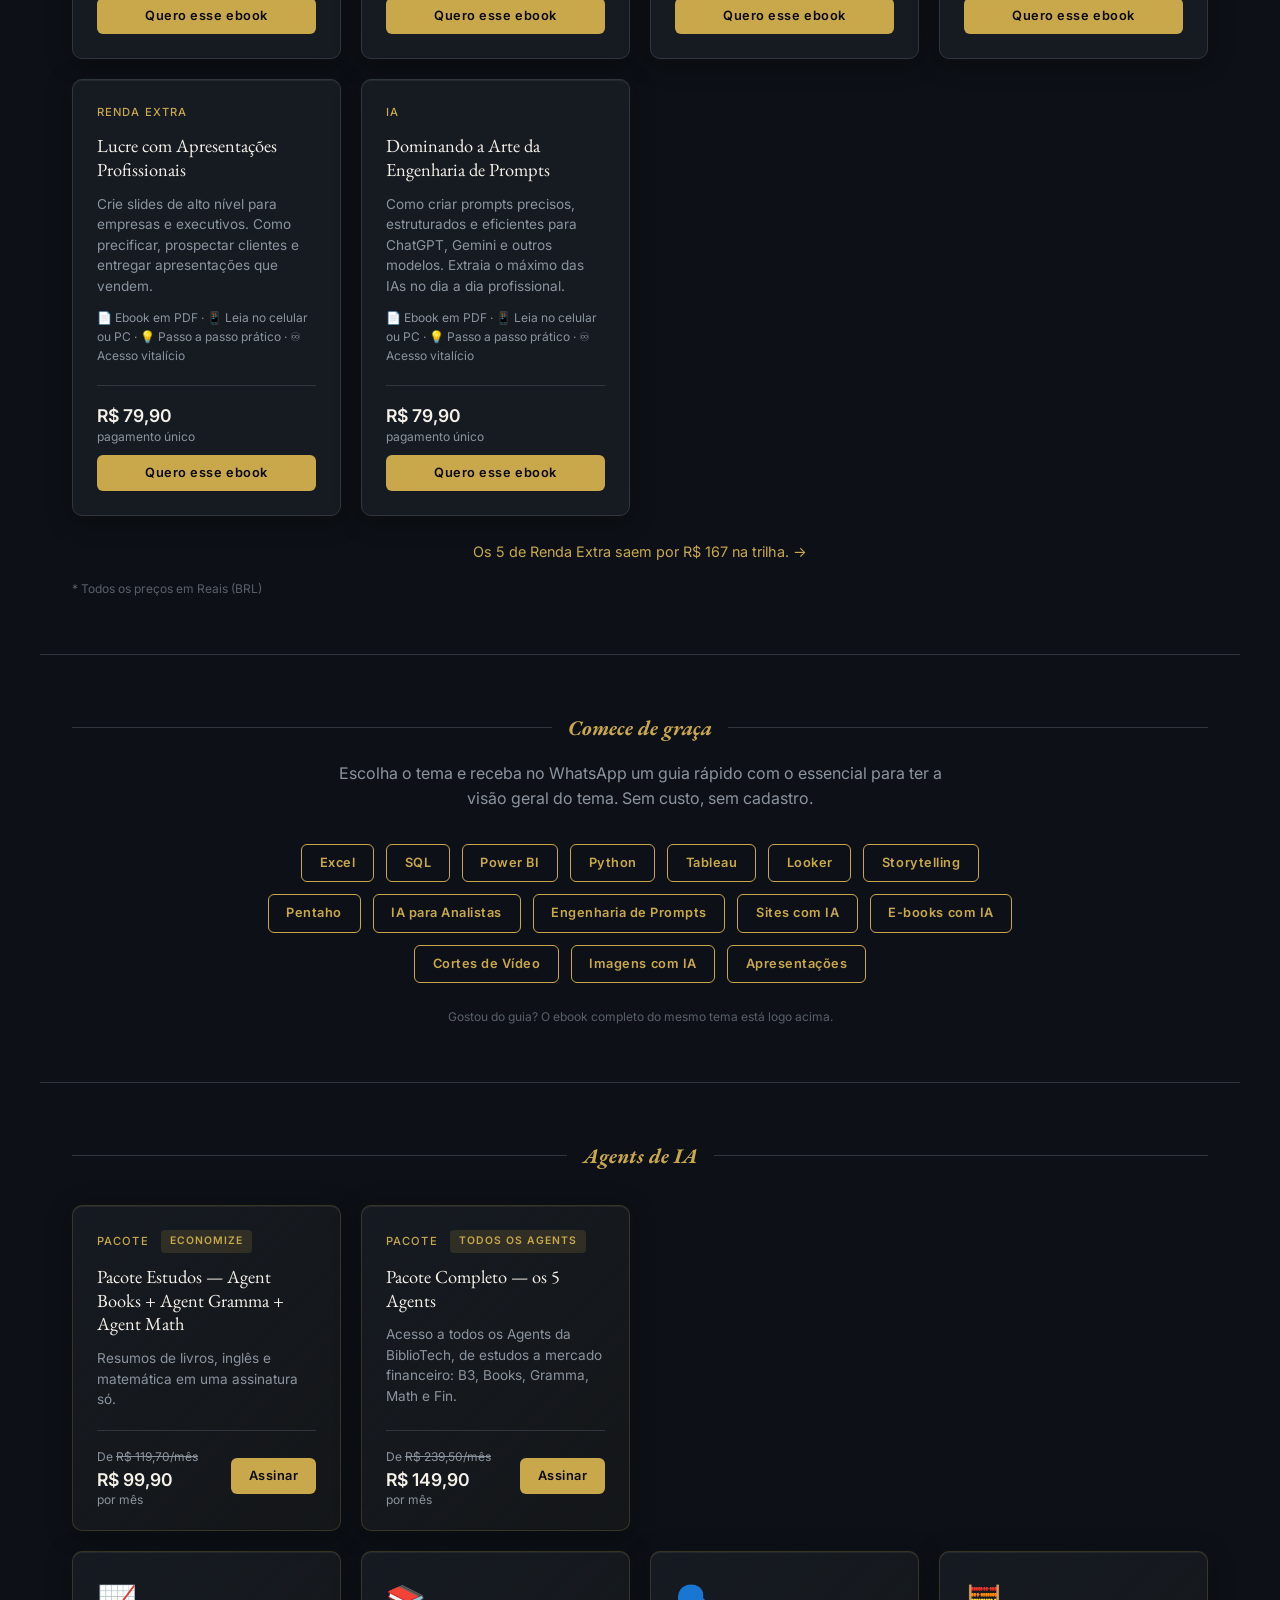
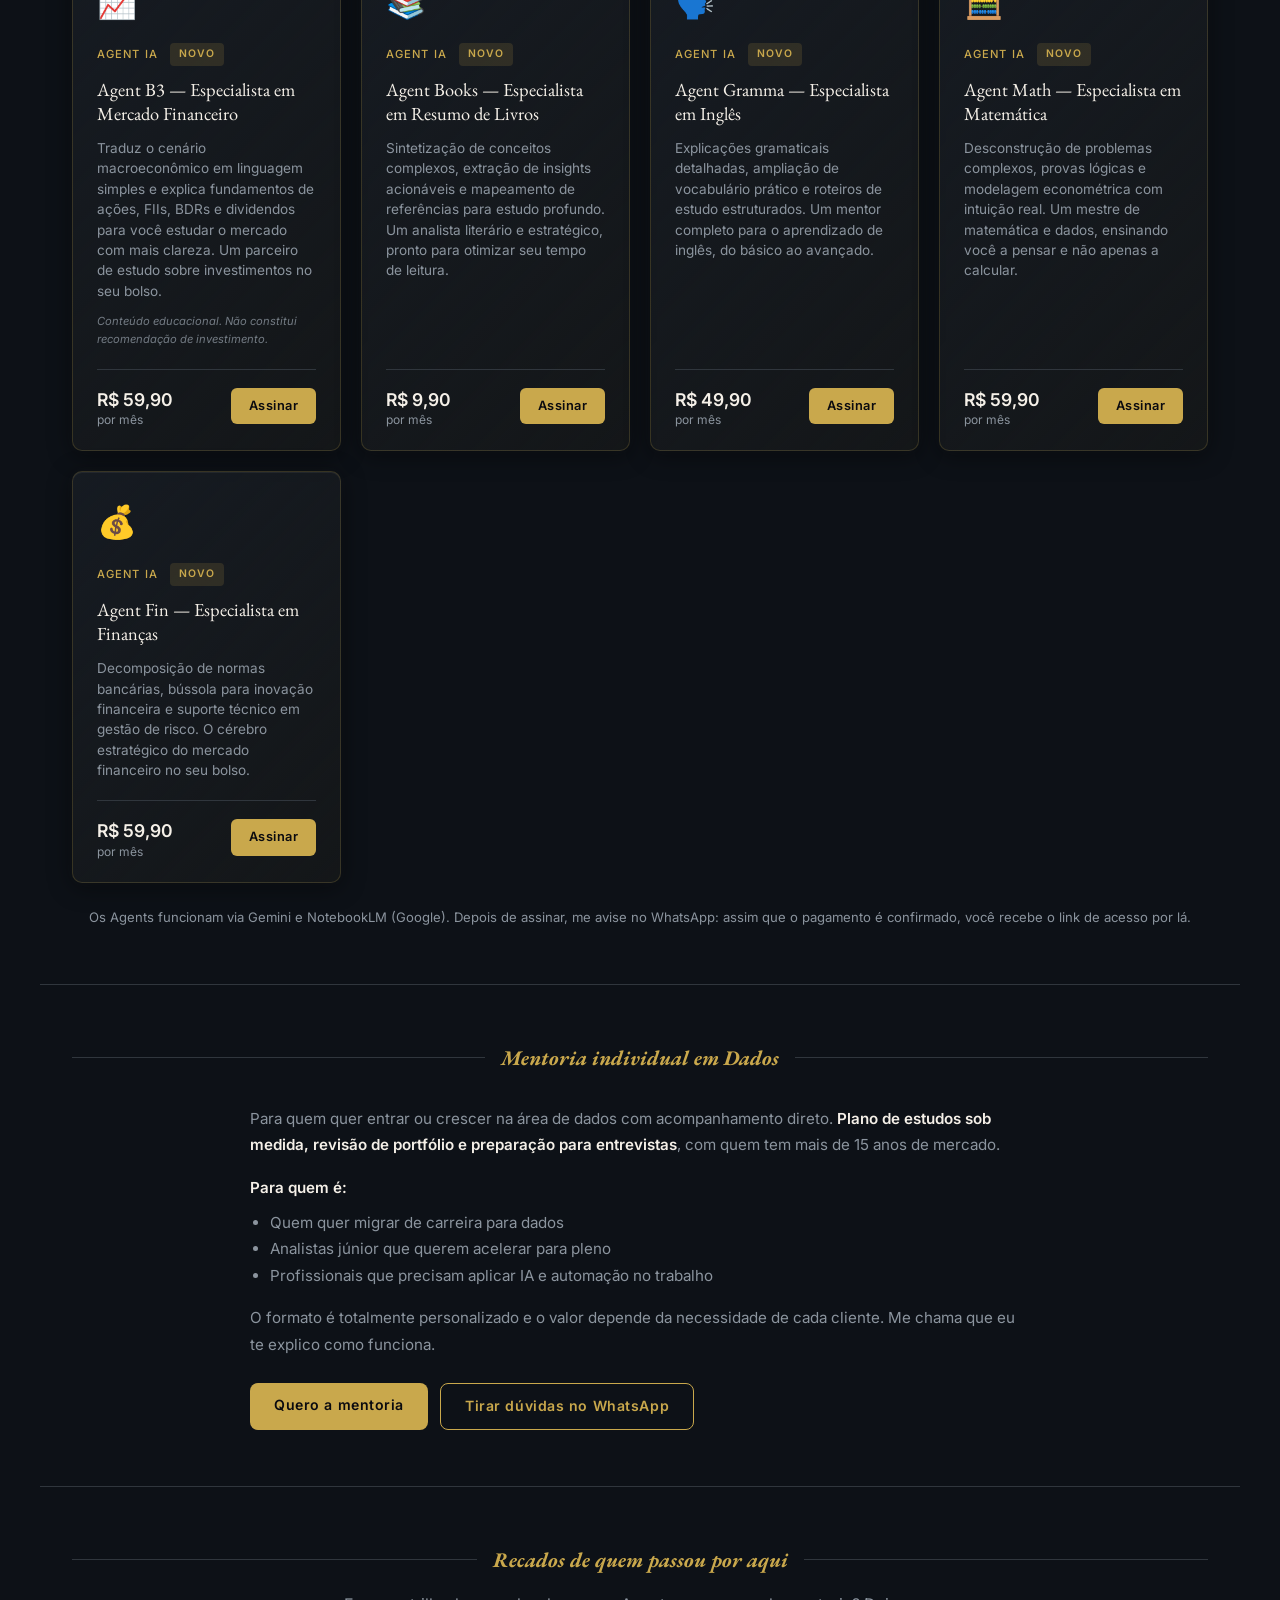
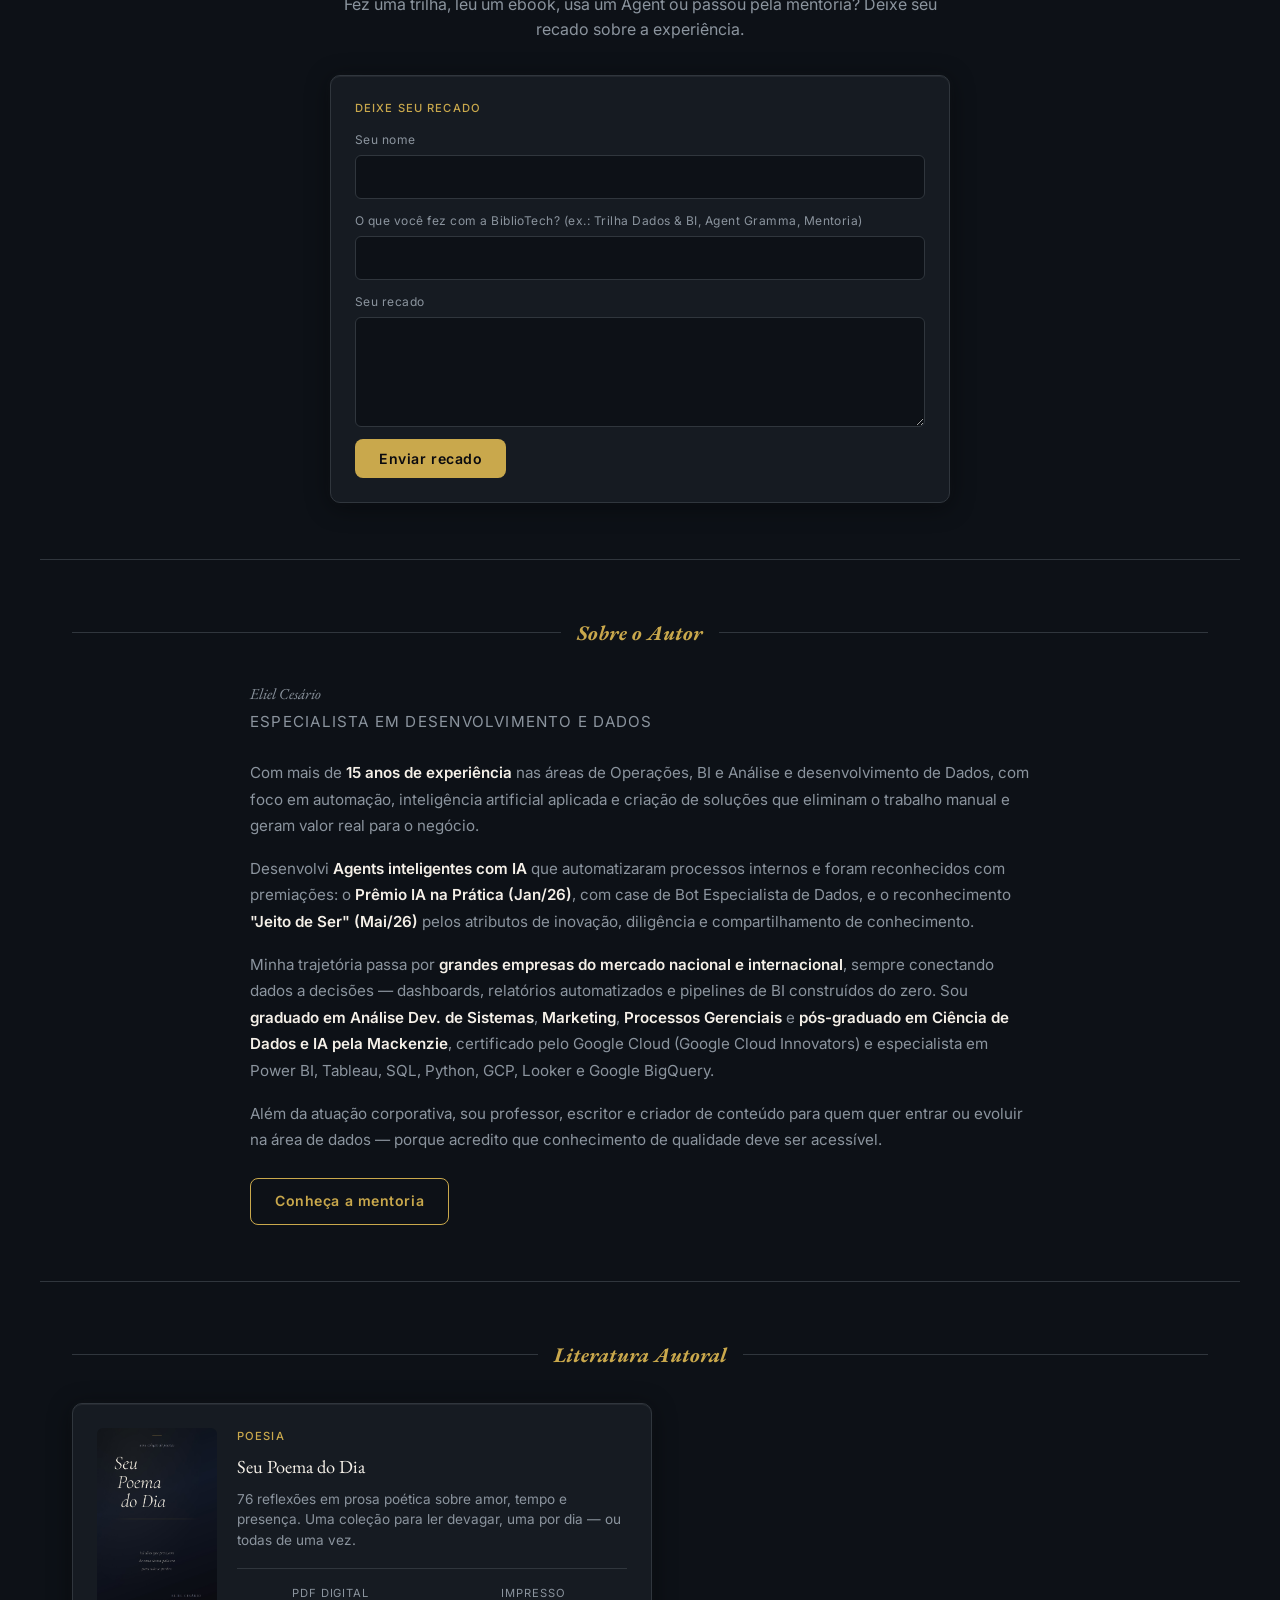
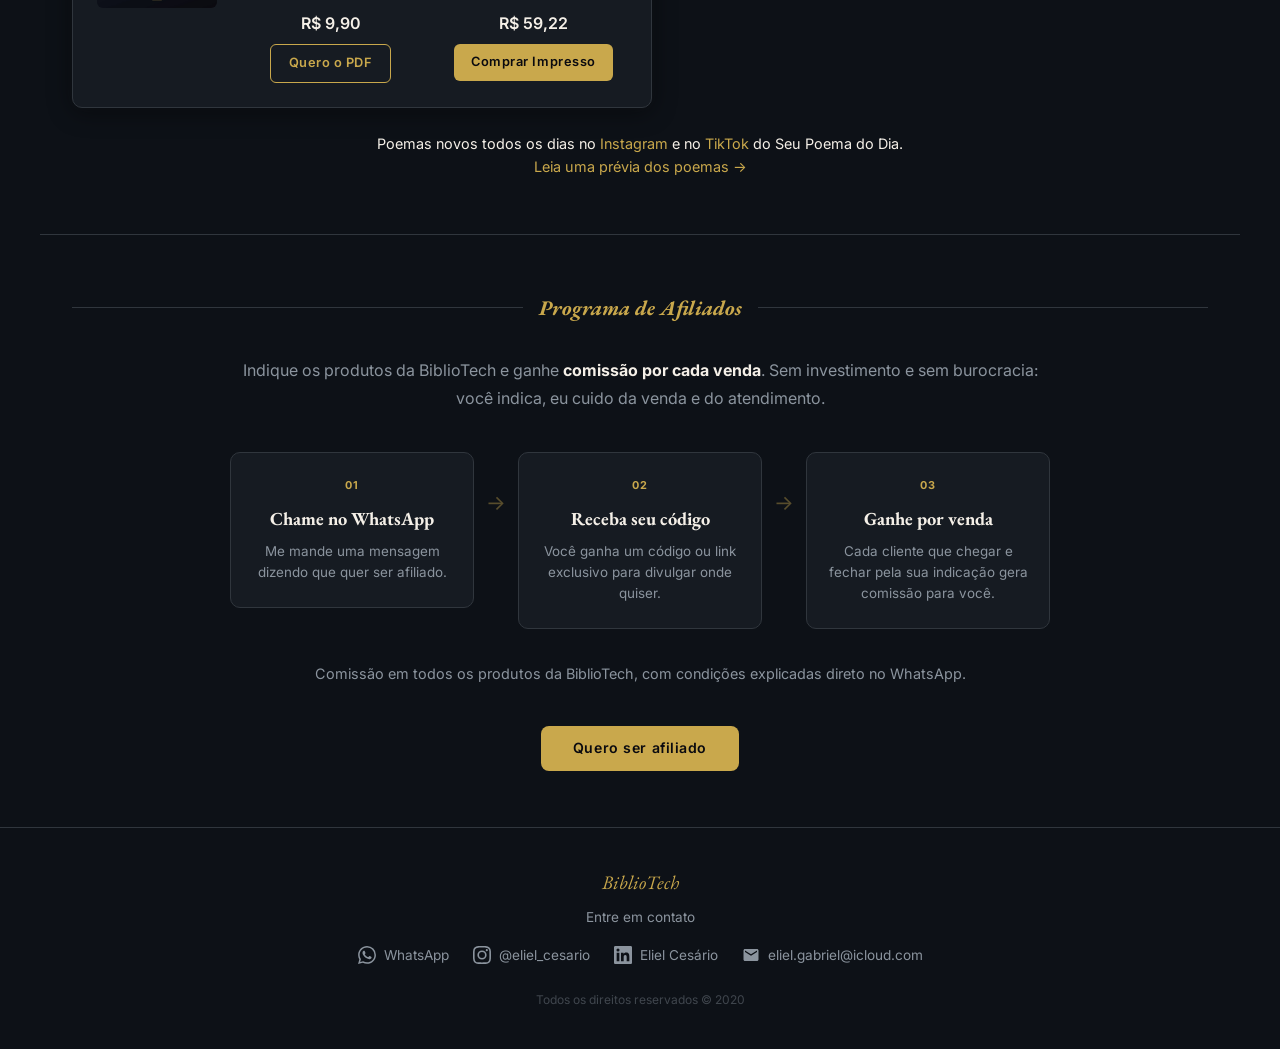
==== commit 7a4560ab: "Add files via upload" ====
--- a/index.html
+++ b/index.html
@@ -446,7 +446,7 @@
     <h2 class="secao-titulo">Comece de graça</h2>
     <div class="secao-linha"></div>
   </div>
-  <p class="secao-sub">Escolha o tema e receba no WhatsApp um guia rápido com o essencial para ter a visão geral da ferramenta. Sem custo, sem cadastro.</p>
+  <p class="secao-sub">Escolha o tema e receba no WhatsApp um guia rápido com o essencial para ter a visão geral do tema. Sem custo, sem cadastro.</p>
 
   <div class="brinde-grade">
     <a class="btn btn-outline" href="#" data-whatsapp-msg="Olá, Eliel! Vim pelo site da BiblioTech e quero o guia grátis: 10 Fórmulas de Excel que Todo Analista Usa" target="_blank" rel="noopener">Excel</a>
@@ -456,7 +456,14 @@
     <a class="btn btn-outline" href="#" data-whatsapp-msg="Olá, Eliel! Vim pelo site da BiblioTech e quero o guia grátis: 10 Cálculos Essenciais no Tableau" target="_blank" rel="noopener">Tableau</a>
     <a class="btn btn-outline" href="#" data-whatsapp-msg="Olá, Eliel! Vim pelo site da BiblioTech e quero o guia grátis: 10 Conceitos de LookML para Começar" target="_blank" rel="noopener">Looker</a>
     <a class="btn btn-outline" href="#" data-whatsapp-msg="Olá, Eliel! Vim pelo site da BiblioTech e quero o guia grátis: 10 Regras para Contar Histórias com Dados" target="_blank" rel="noopener">Storytelling</a>
-    <a class="btn btn-outline" href="#" data-whatsapp-msg="Olá, Eliel! Vim pelo site da BiblioTech e quero o guia grátis: 10 Prompts para Analistas de Dados" target="_blank" rel="noopener">IA & Prompts</a>
+    <a class="btn btn-outline" href="#" data-whatsapp-msg="Olá, Eliel! Vim pelo site da BiblioTech e quero o guia grátis: 10 Etapas Essenciais de ETL no Pentaho" target="_blank" rel="noopener">Pentaho</a>
+    <a class="btn btn-outline" href="#" data-whatsapp-msg="Olá, Eliel! Vim pelo site da BiblioTech e quero o guia grátis: 10 Prompts para Analistas de Dados" target="_blank" rel="noopener">IA para Analistas</a>
+    <a class="btn btn-outline" href="#" data-whatsapp-msg="Olá, Eliel! Vim pelo site da BiblioTech e quero o guia grátis: 10 Técnicas de Engenharia de Prompts" target="_blank" rel="noopener">Engenharia de Prompts</a>
+    <a class="btn btn-outline" href="#" data-whatsapp-msg="Olá, Eliel! Vim pelo site da BiblioTech e quero o guia grátis: 10 Passos para Criar Sites com IA" target="_blank" rel="noopener">Sites com IA</a>
+    <a class="btn btn-outline" href="#" data-whatsapp-msg="Olá, Eliel! Vim pelo site da BiblioTech e quero o guia grátis: 10 Passos para Criar E-books com IA" target="_blank" rel="noopener">E-books com IA</a>
+    <a class="btn btn-outline" href="#" data-whatsapp-msg="Olá, Eliel! Vim pelo site da BiblioTech e quero o guia grátis: 10 Dicas para Cortes de Vídeo que Prendem a Atenção" target="_blank" rel="noopener">Cortes de Vídeo</a>
+    <a class="btn btn-outline" href="#" data-whatsapp-msg="Olá, Eliel! Vim pelo site da BiblioTech e quero o guia grátis: 10 Prompts para Criar Imagens com IA" target="_blank" rel="noopener">Imagens com IA</a>
+    <a class="btn btn-outline" href="#" data-whatsapp-msg="Olá, Eliel! Vim pelo site da BiblioTech e quero o guia grátis: 10 Regras para Apresentações Profissionais" target="_blank" rel="noopener">Apresentações</a>
   </div>
   <p class="nota-brl brinde-nota">Gostou do guia? O ebook completo do mesmo tema está logo acima.</p>
 </section>
